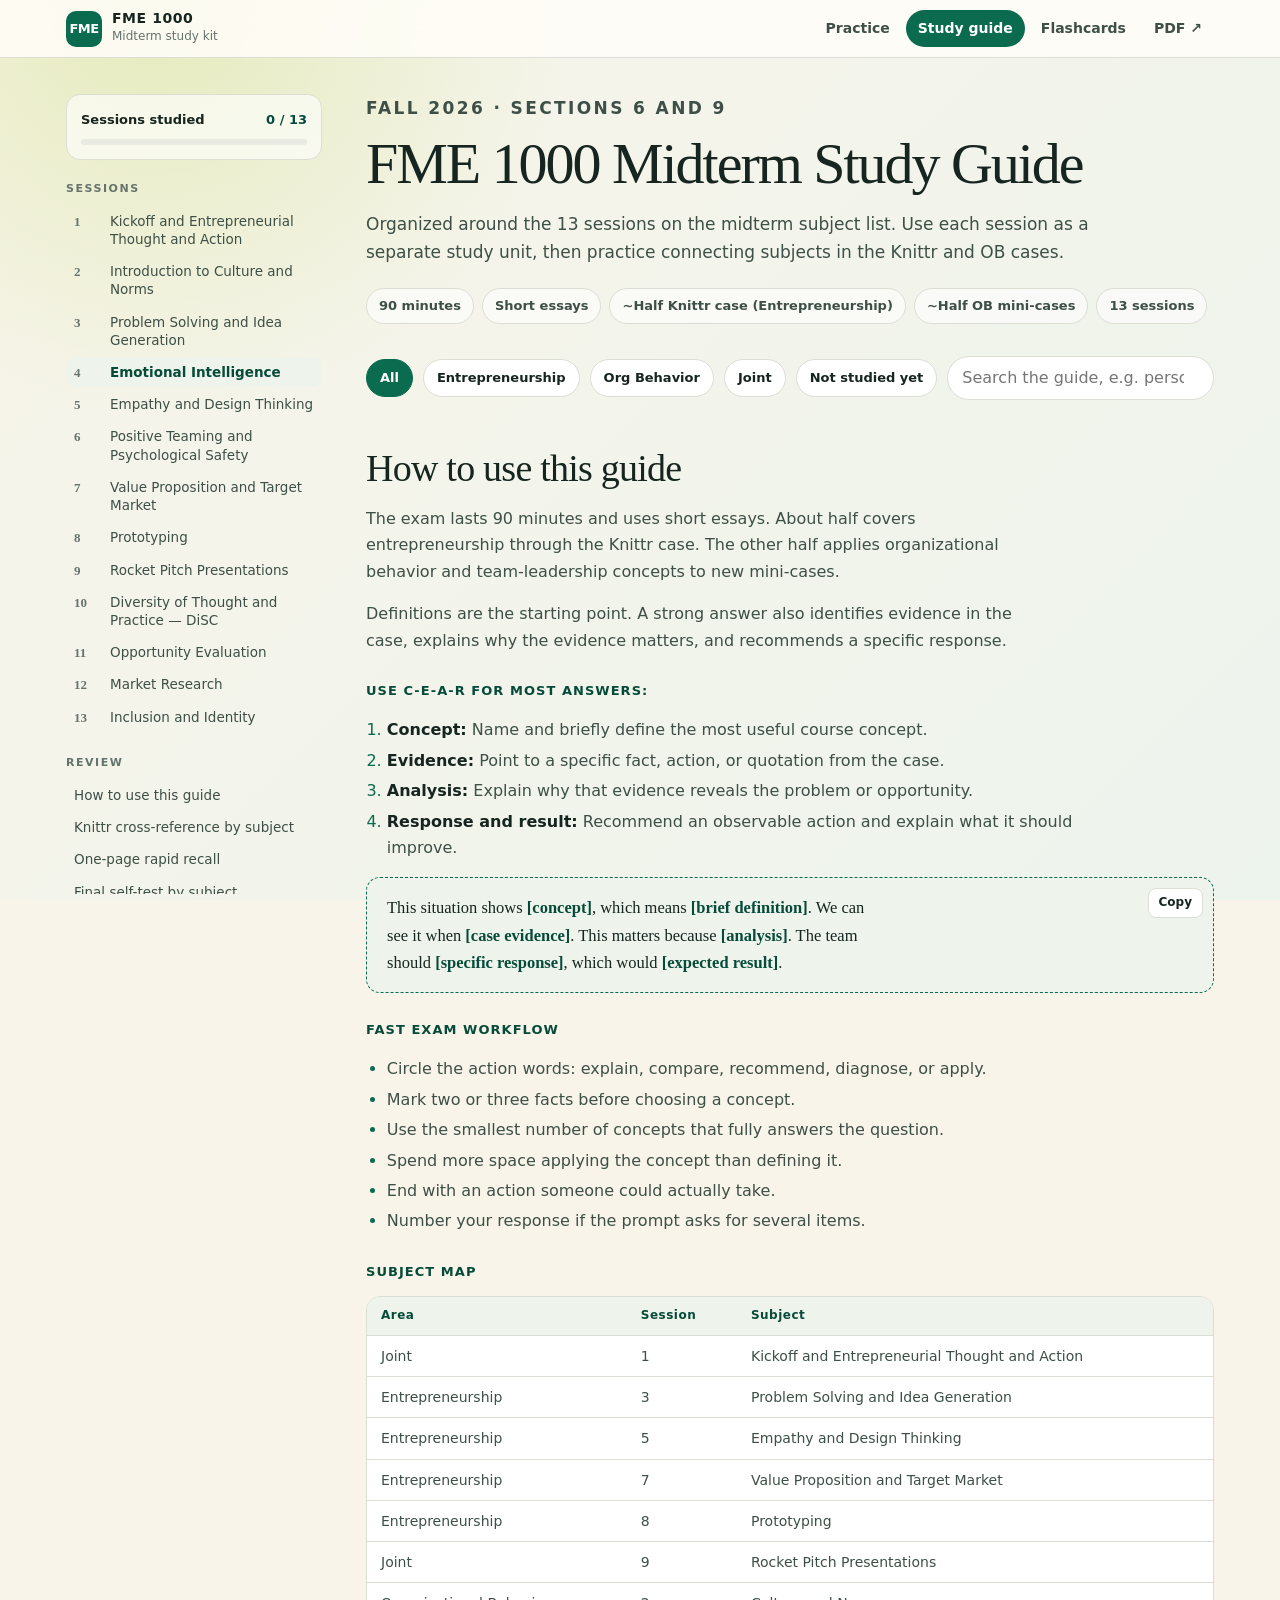
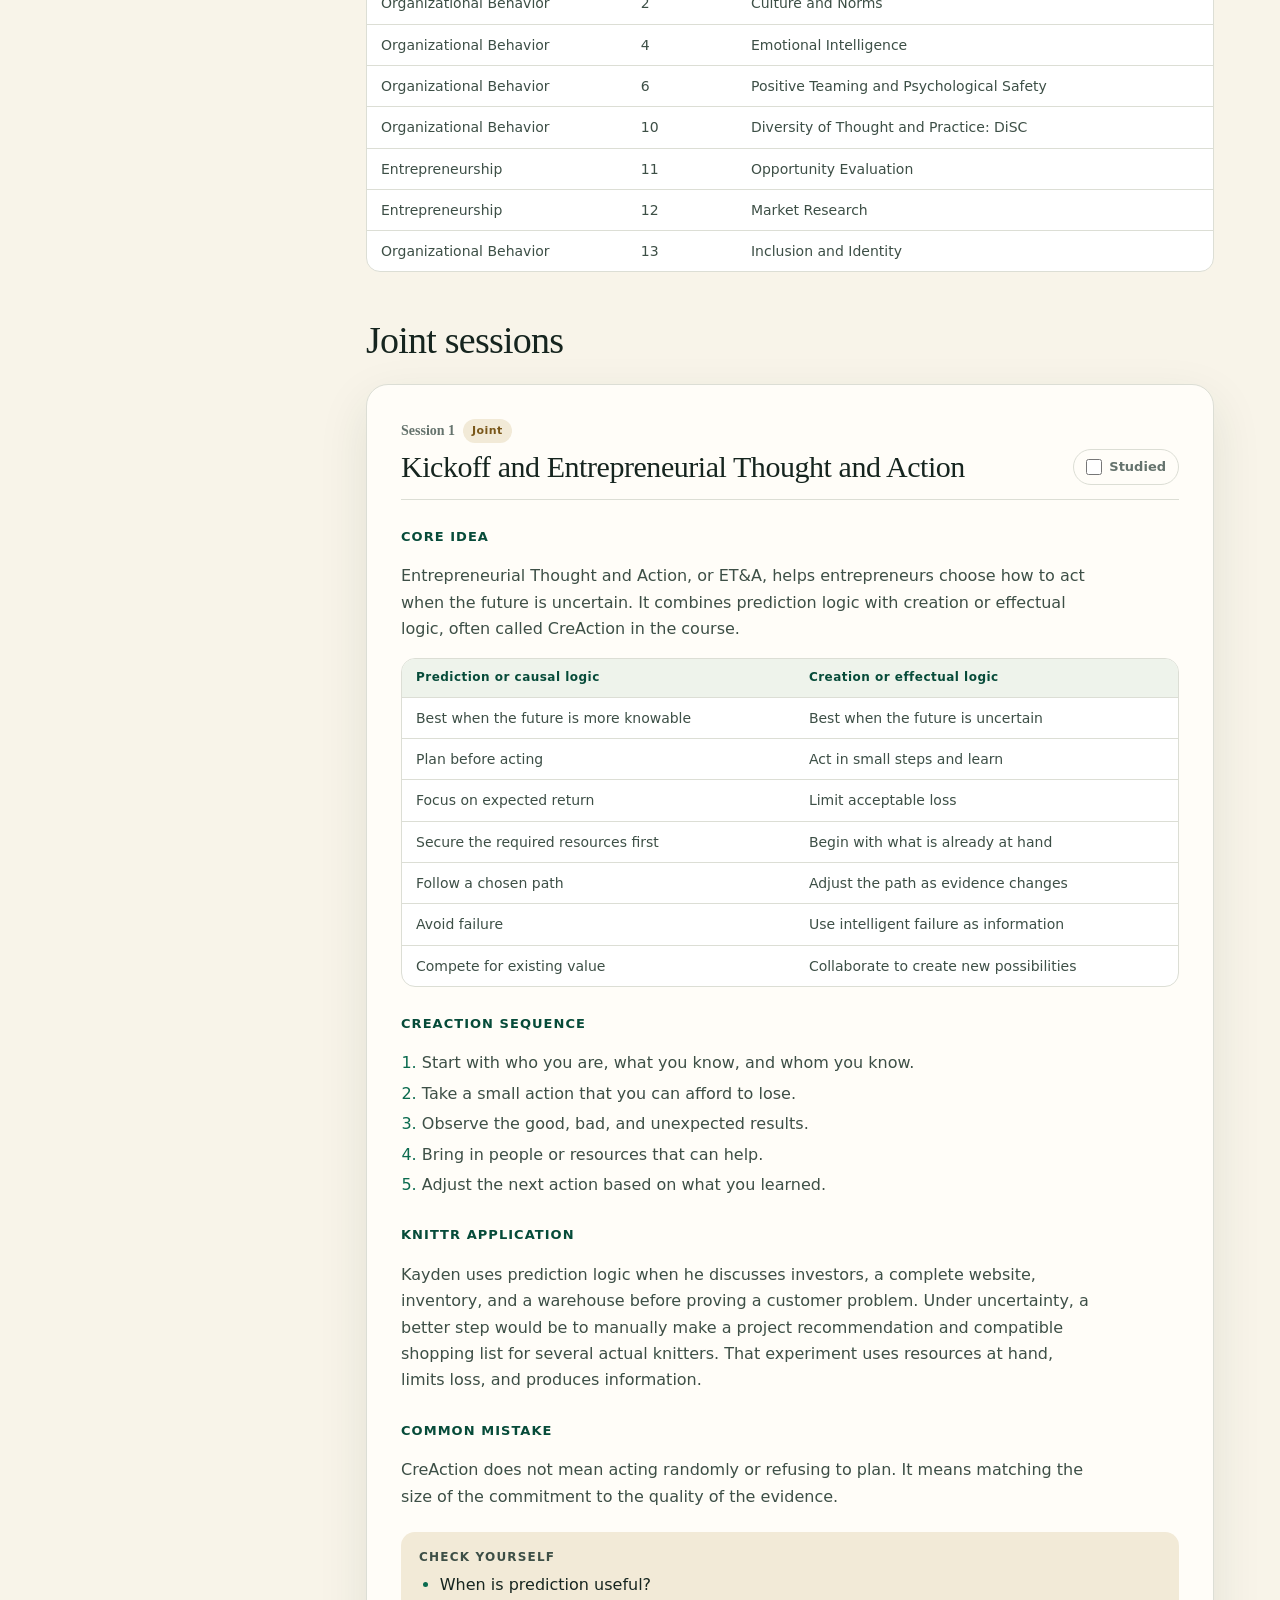
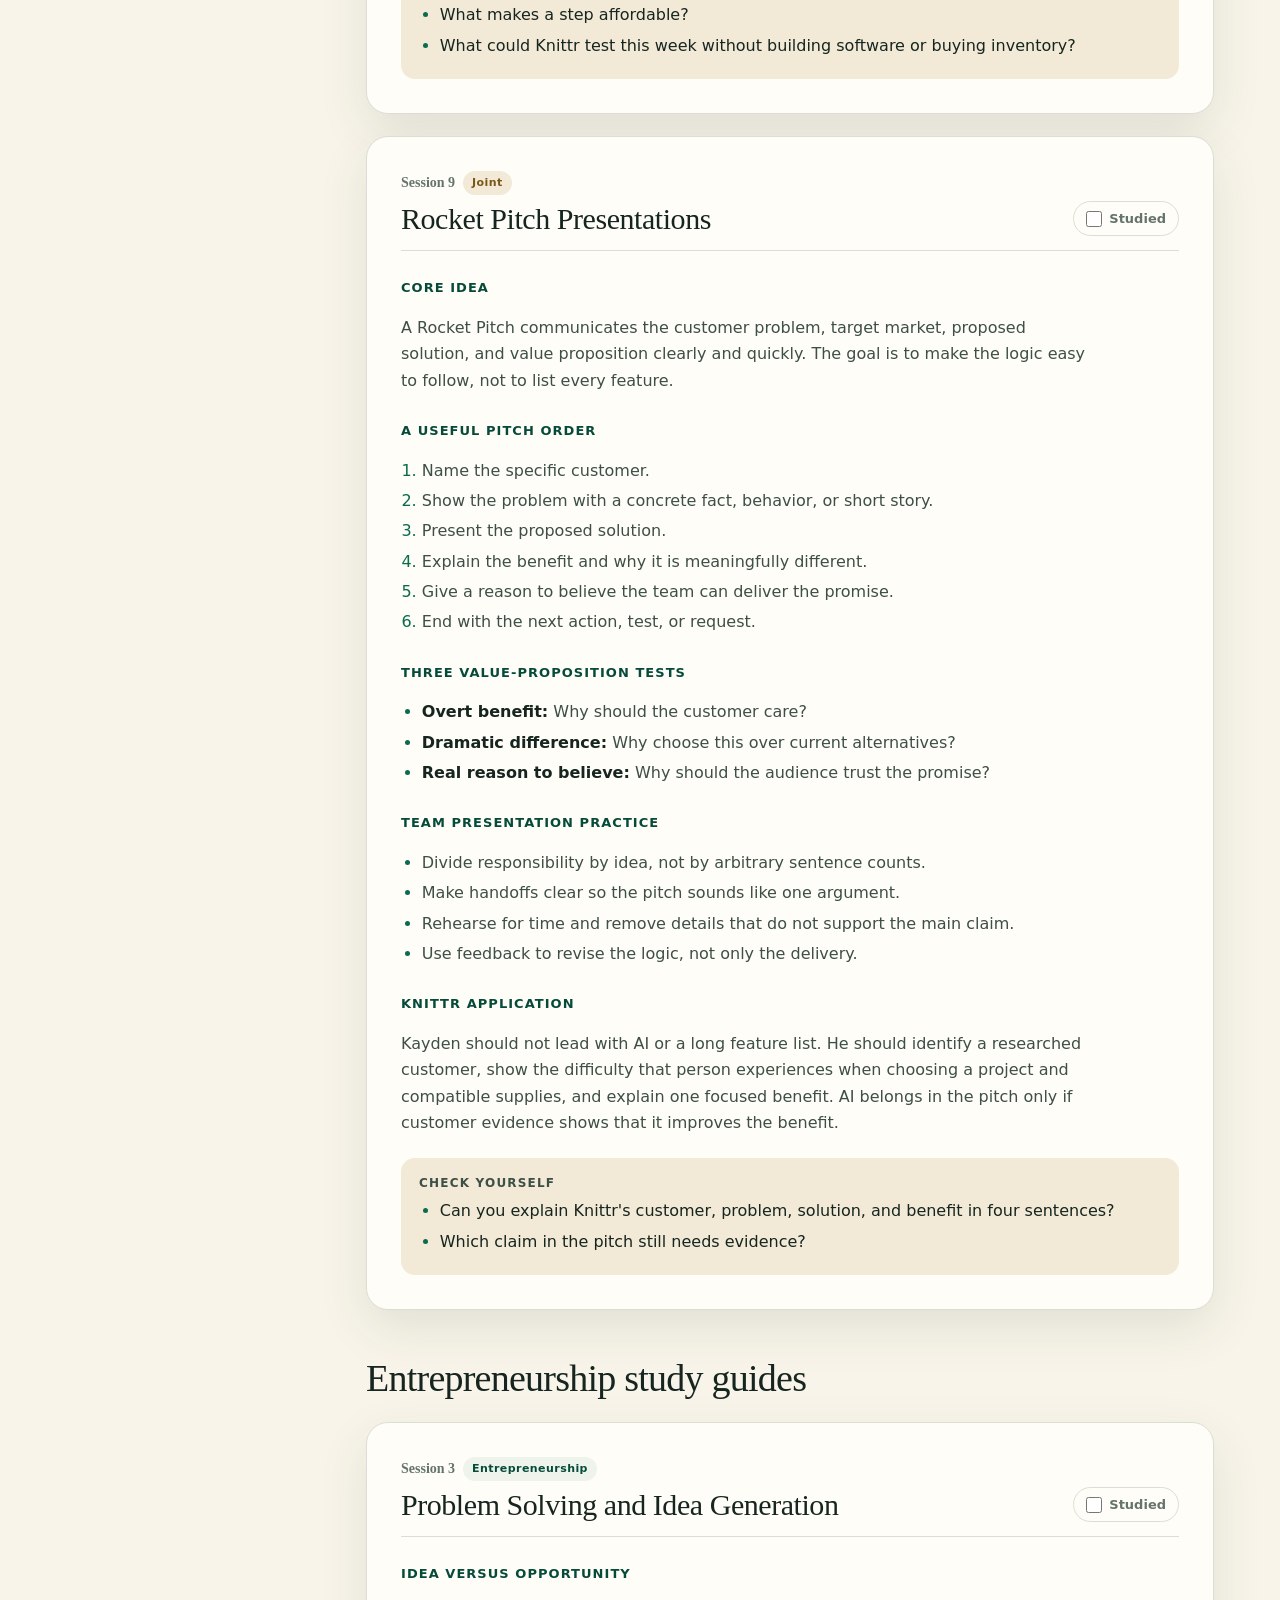
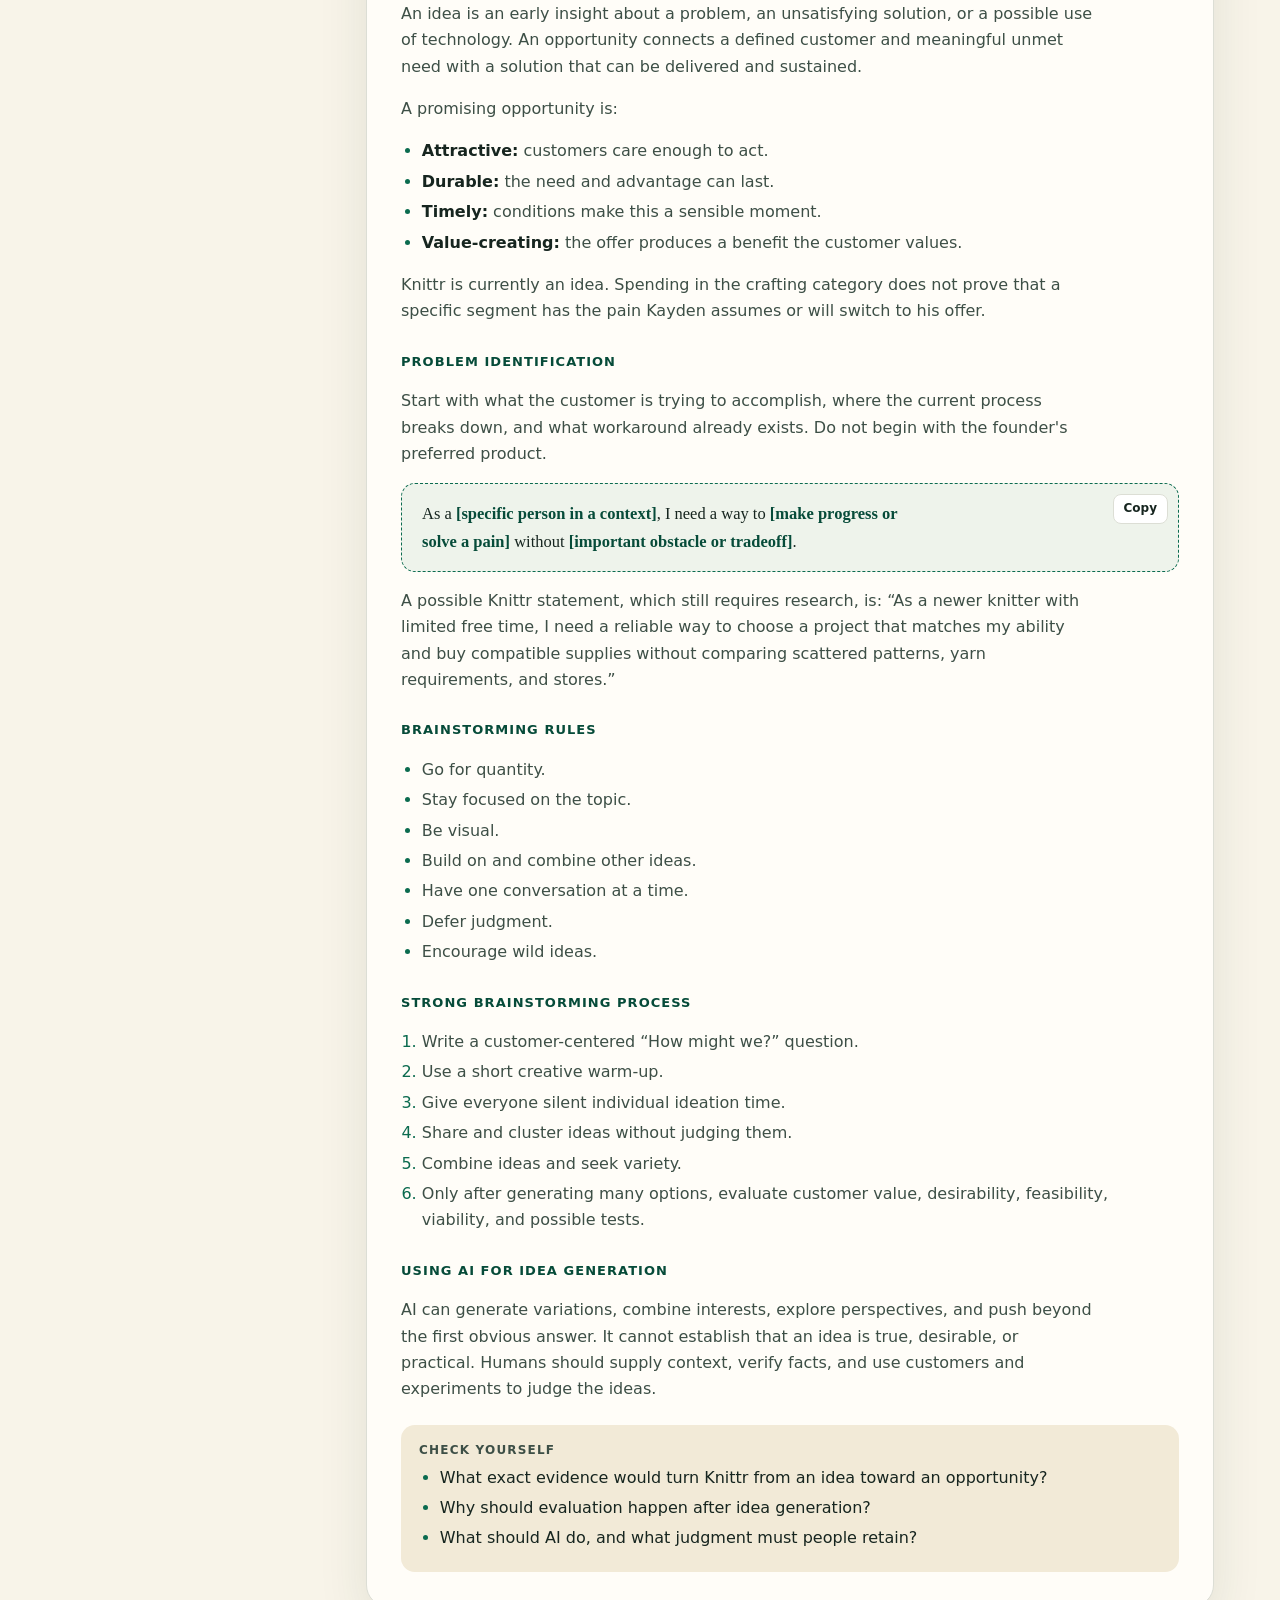
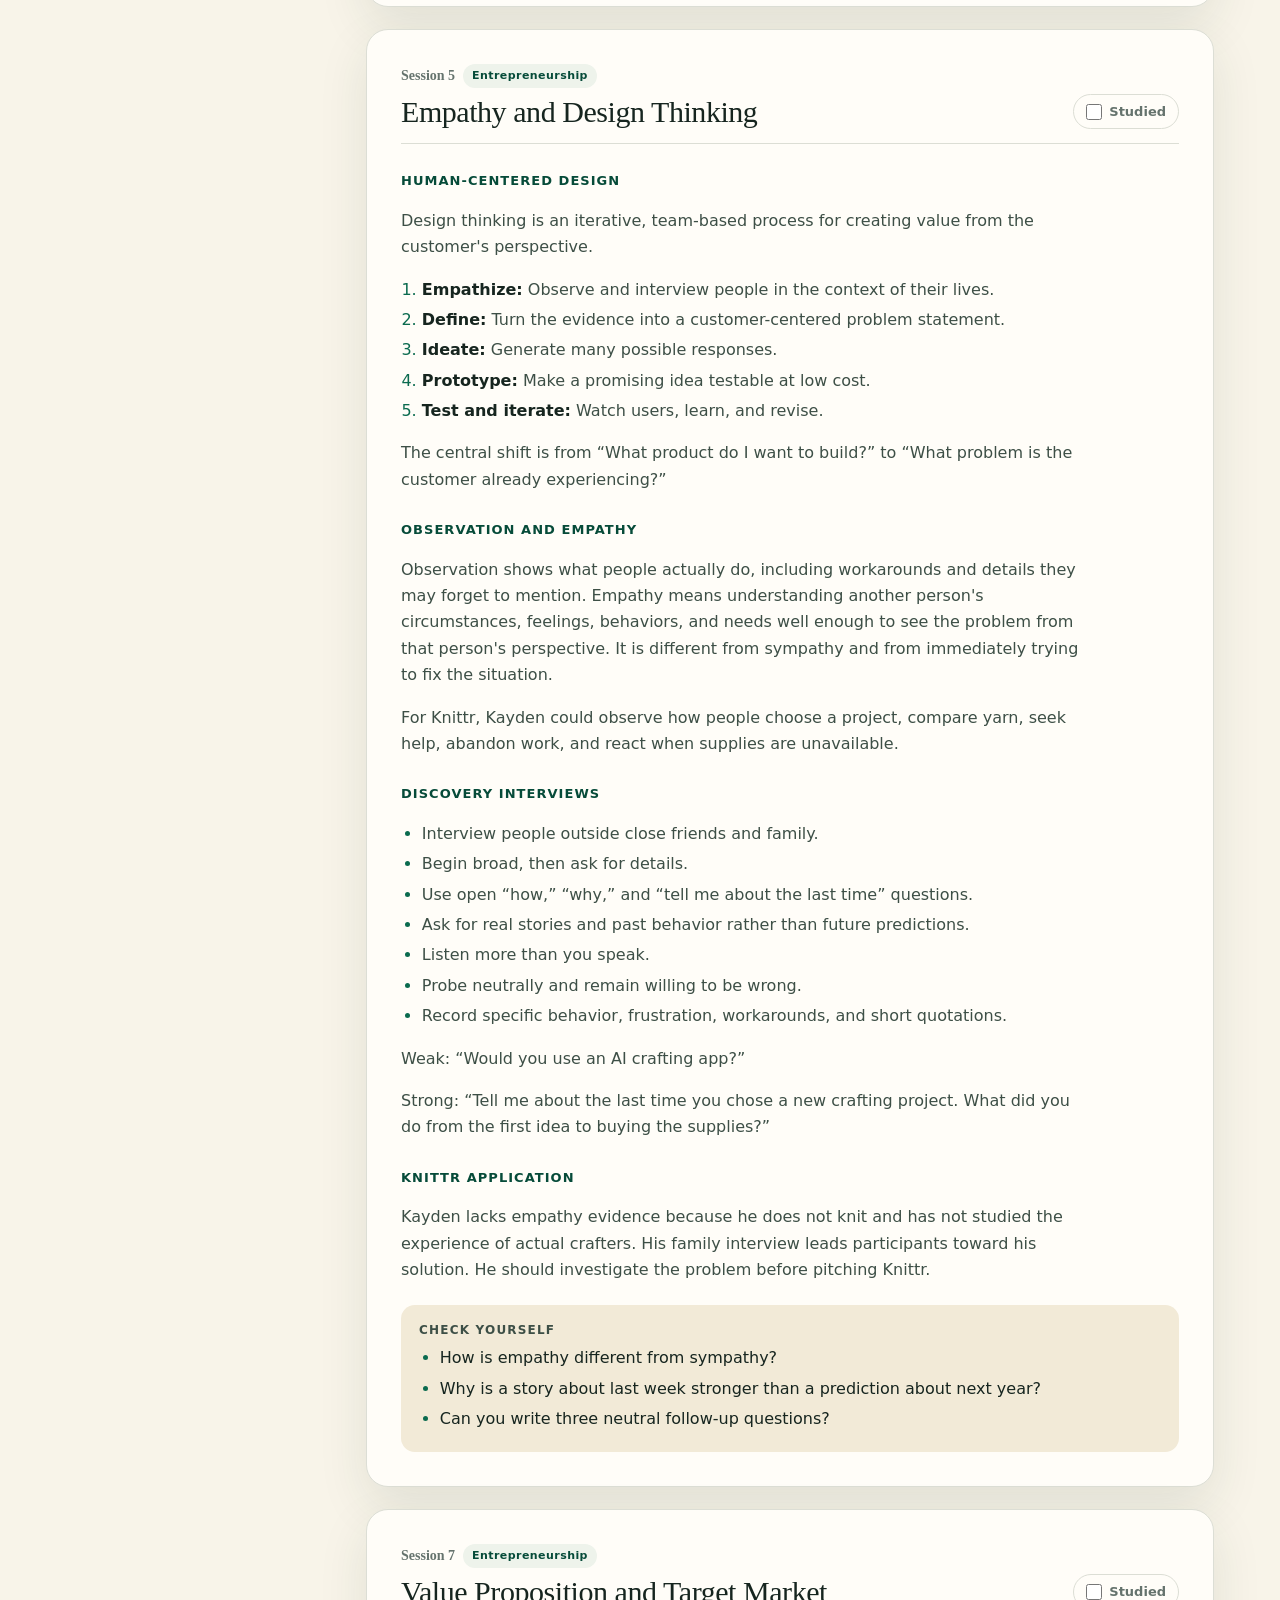
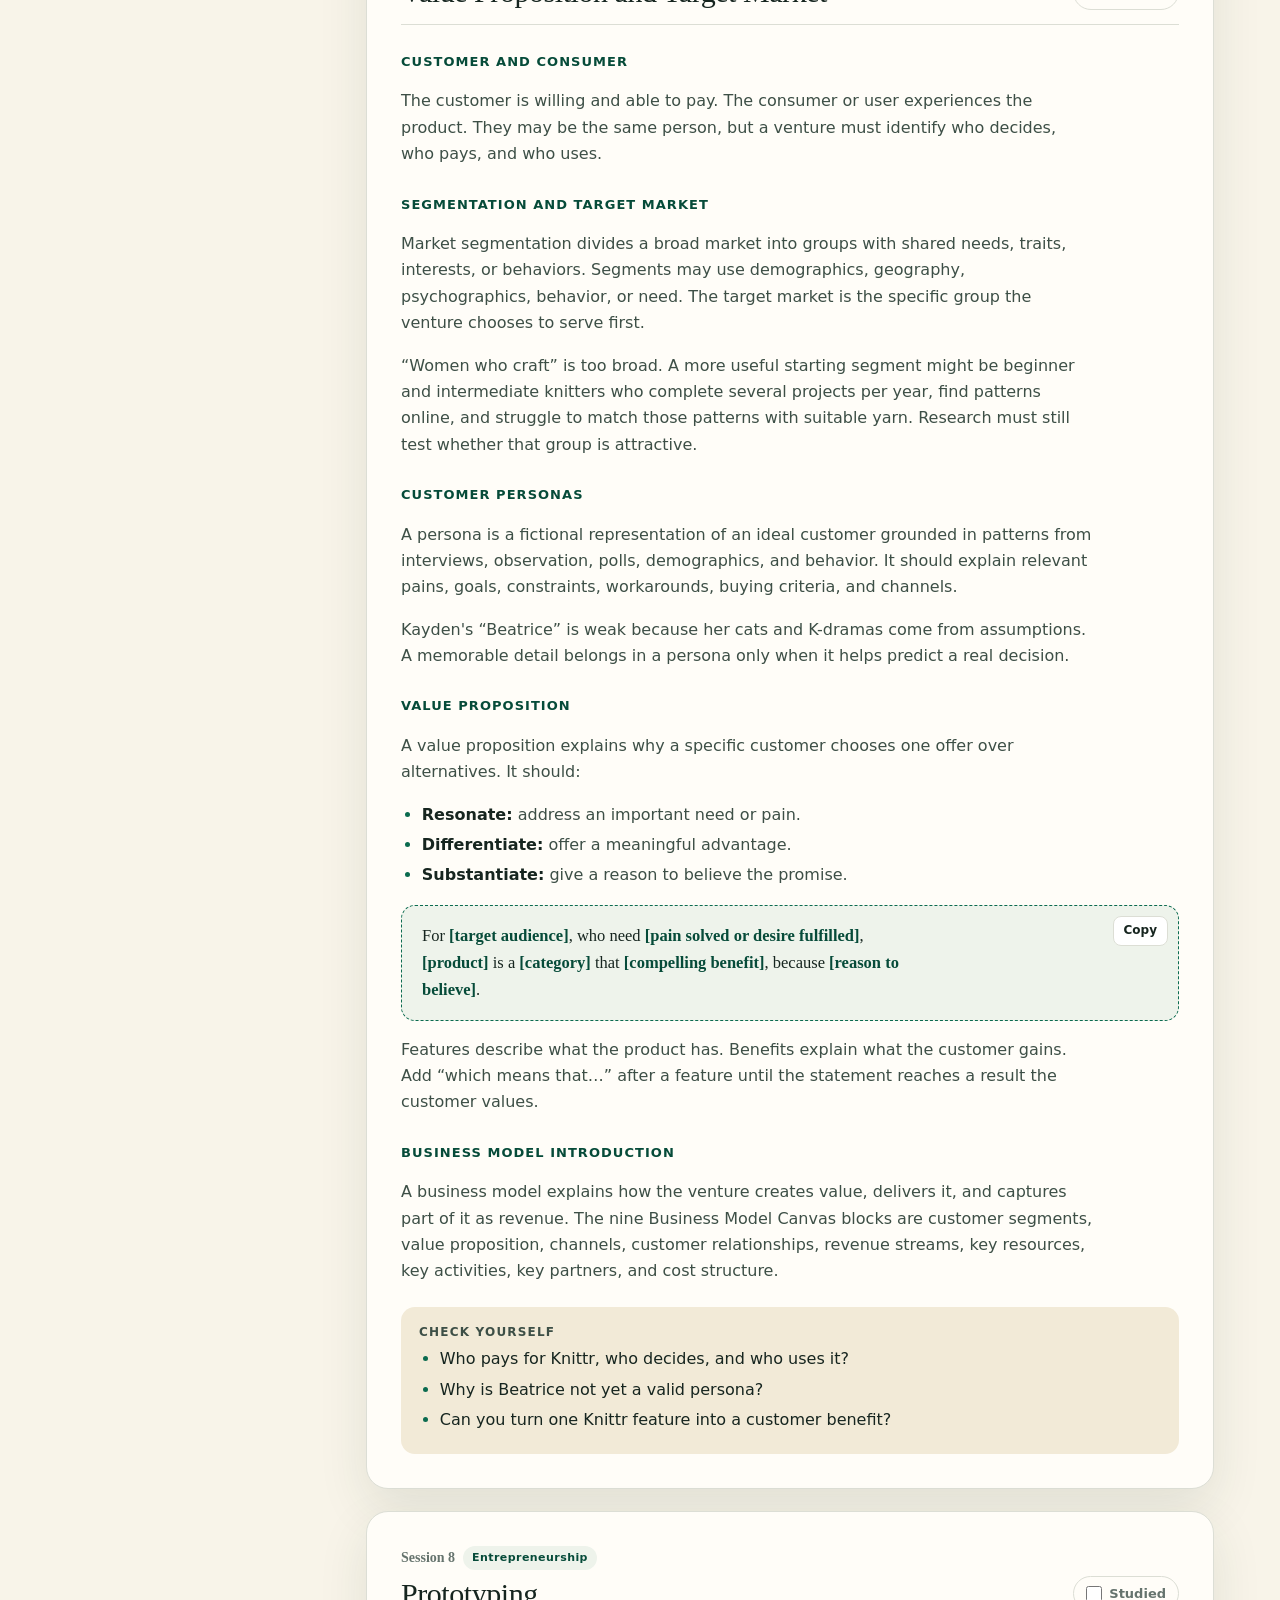
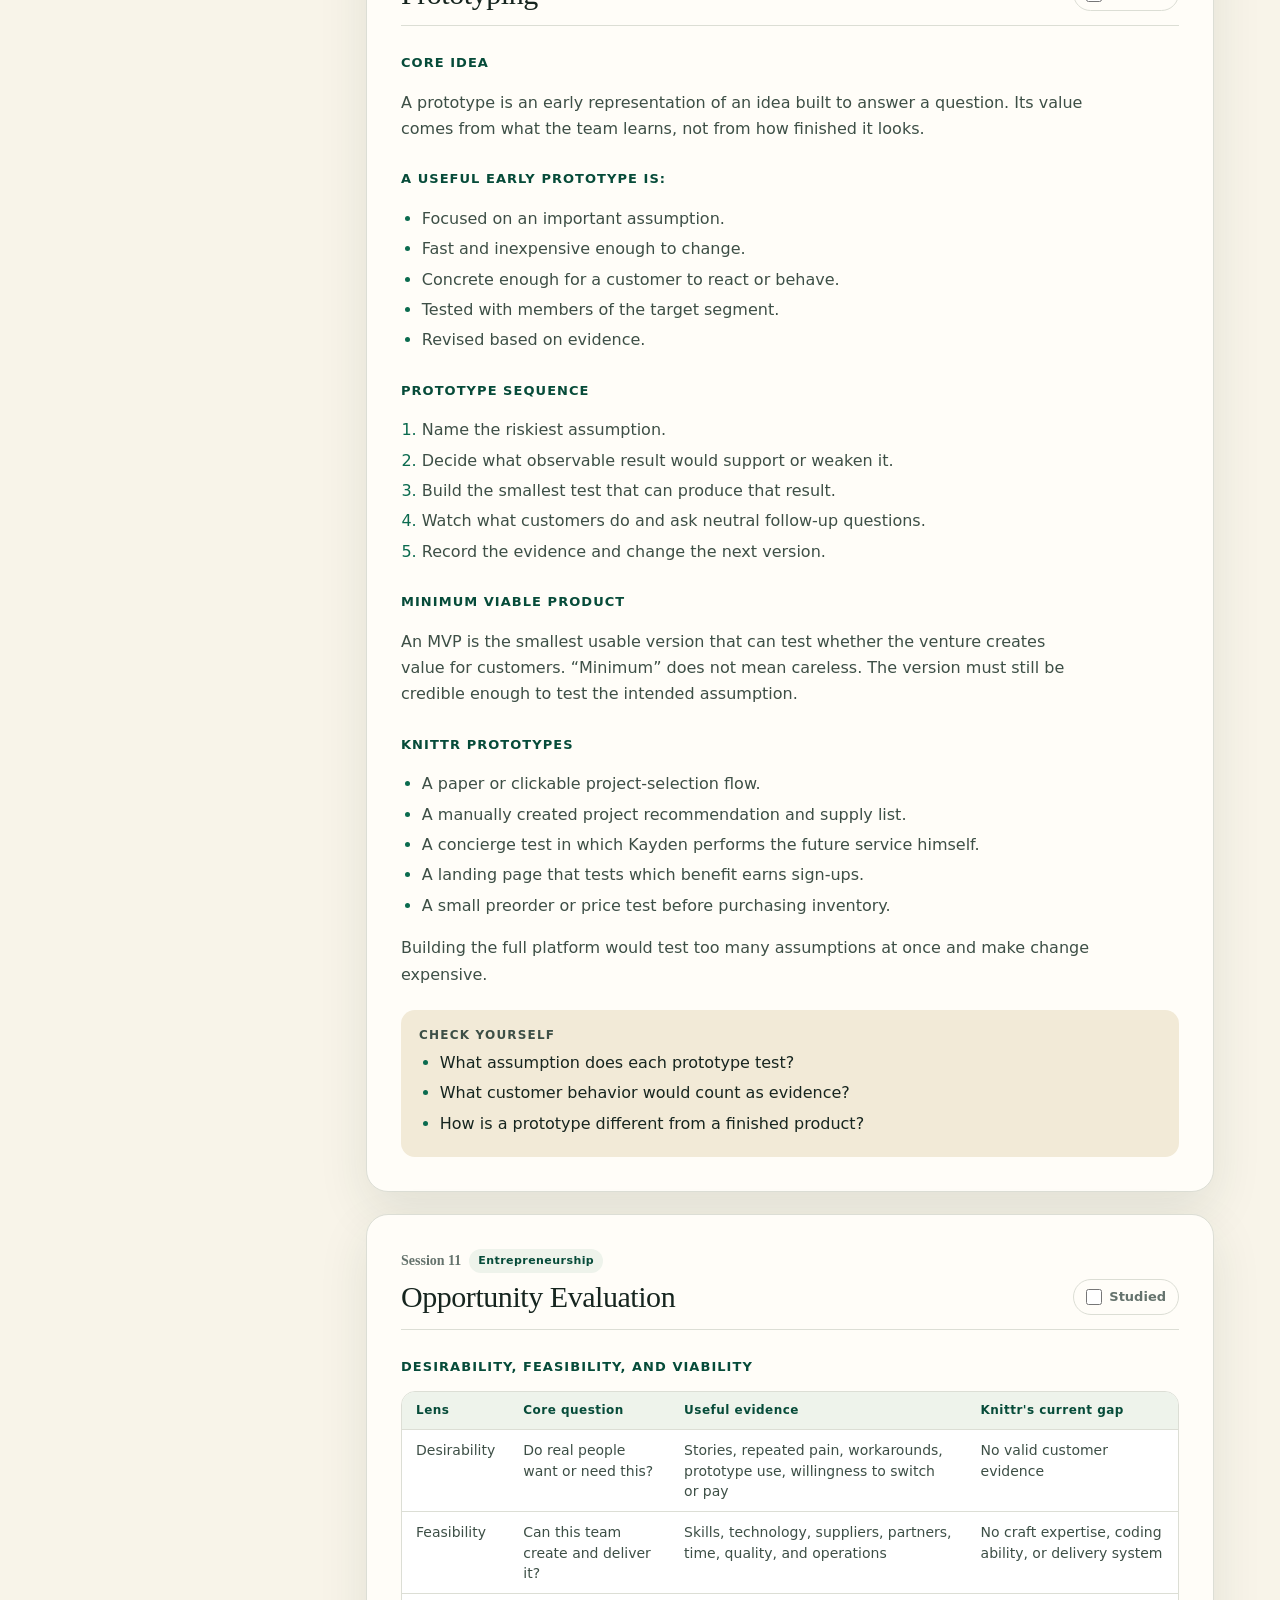
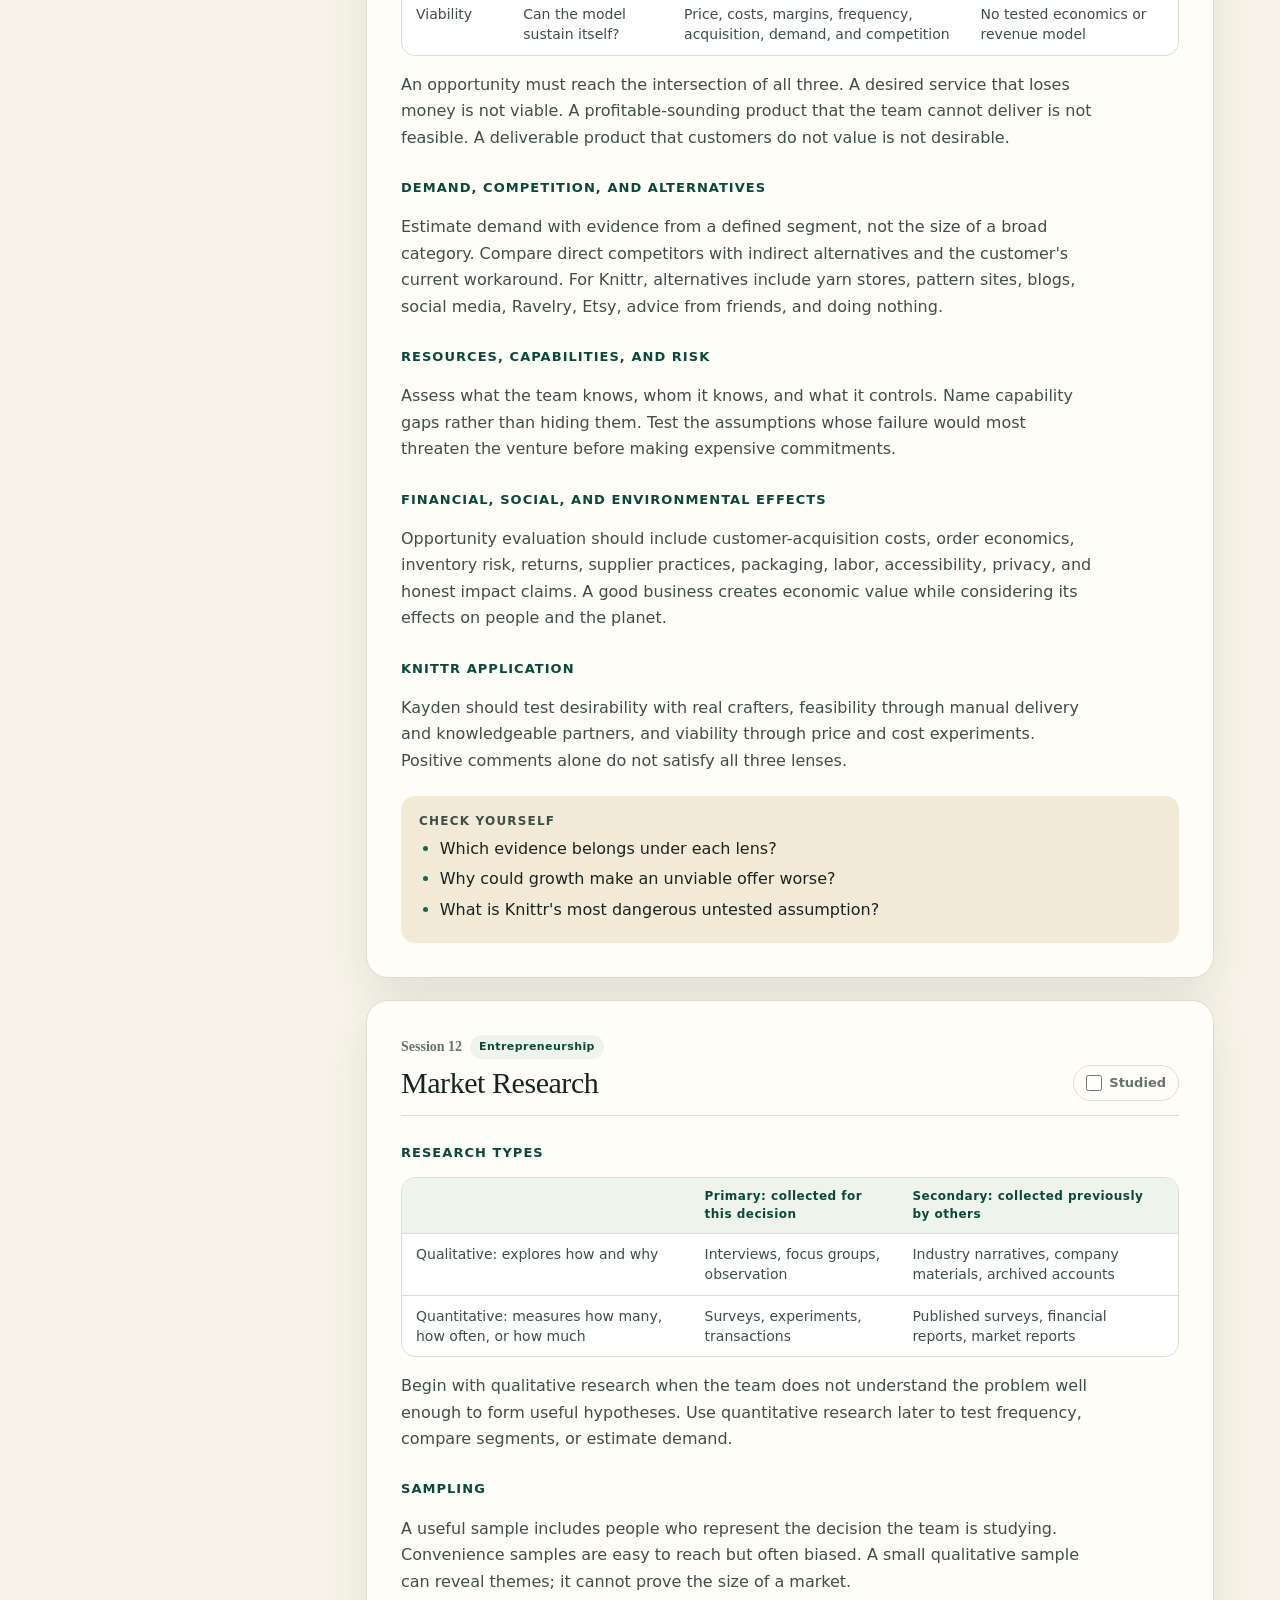
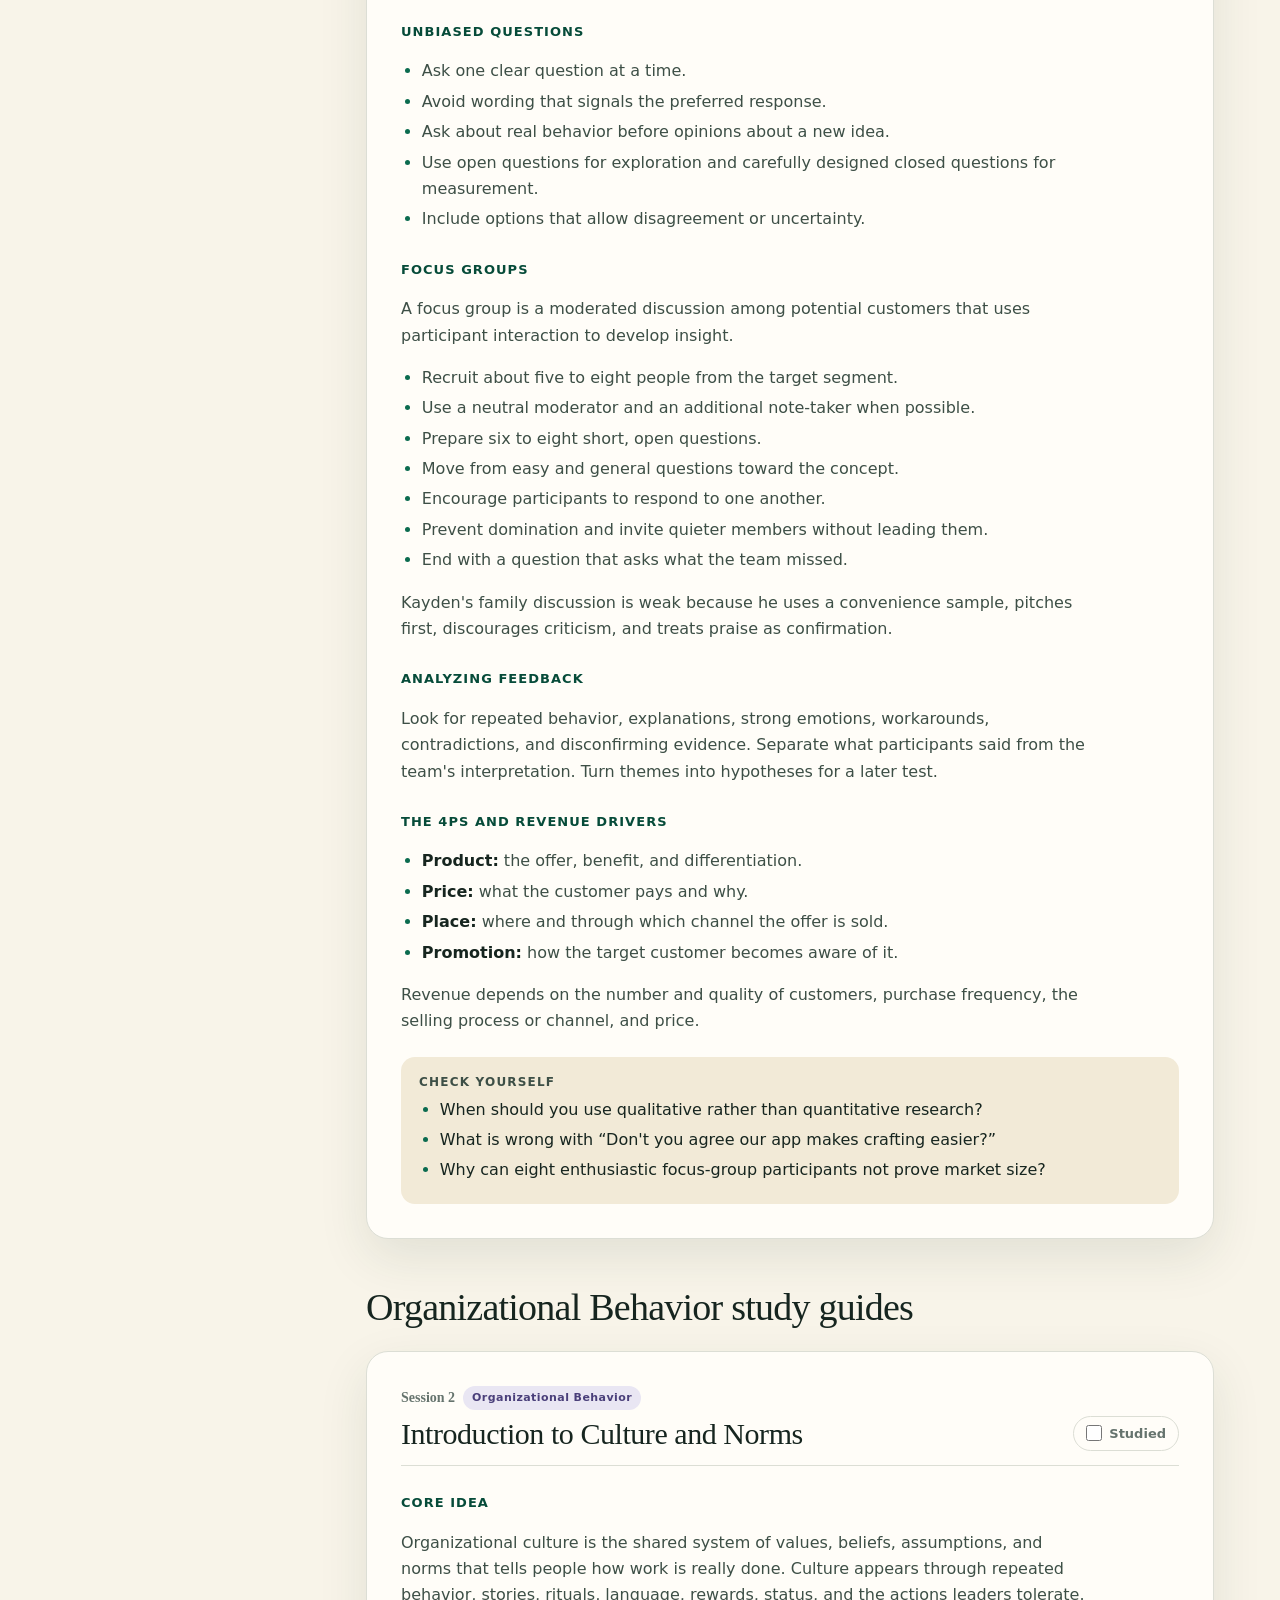
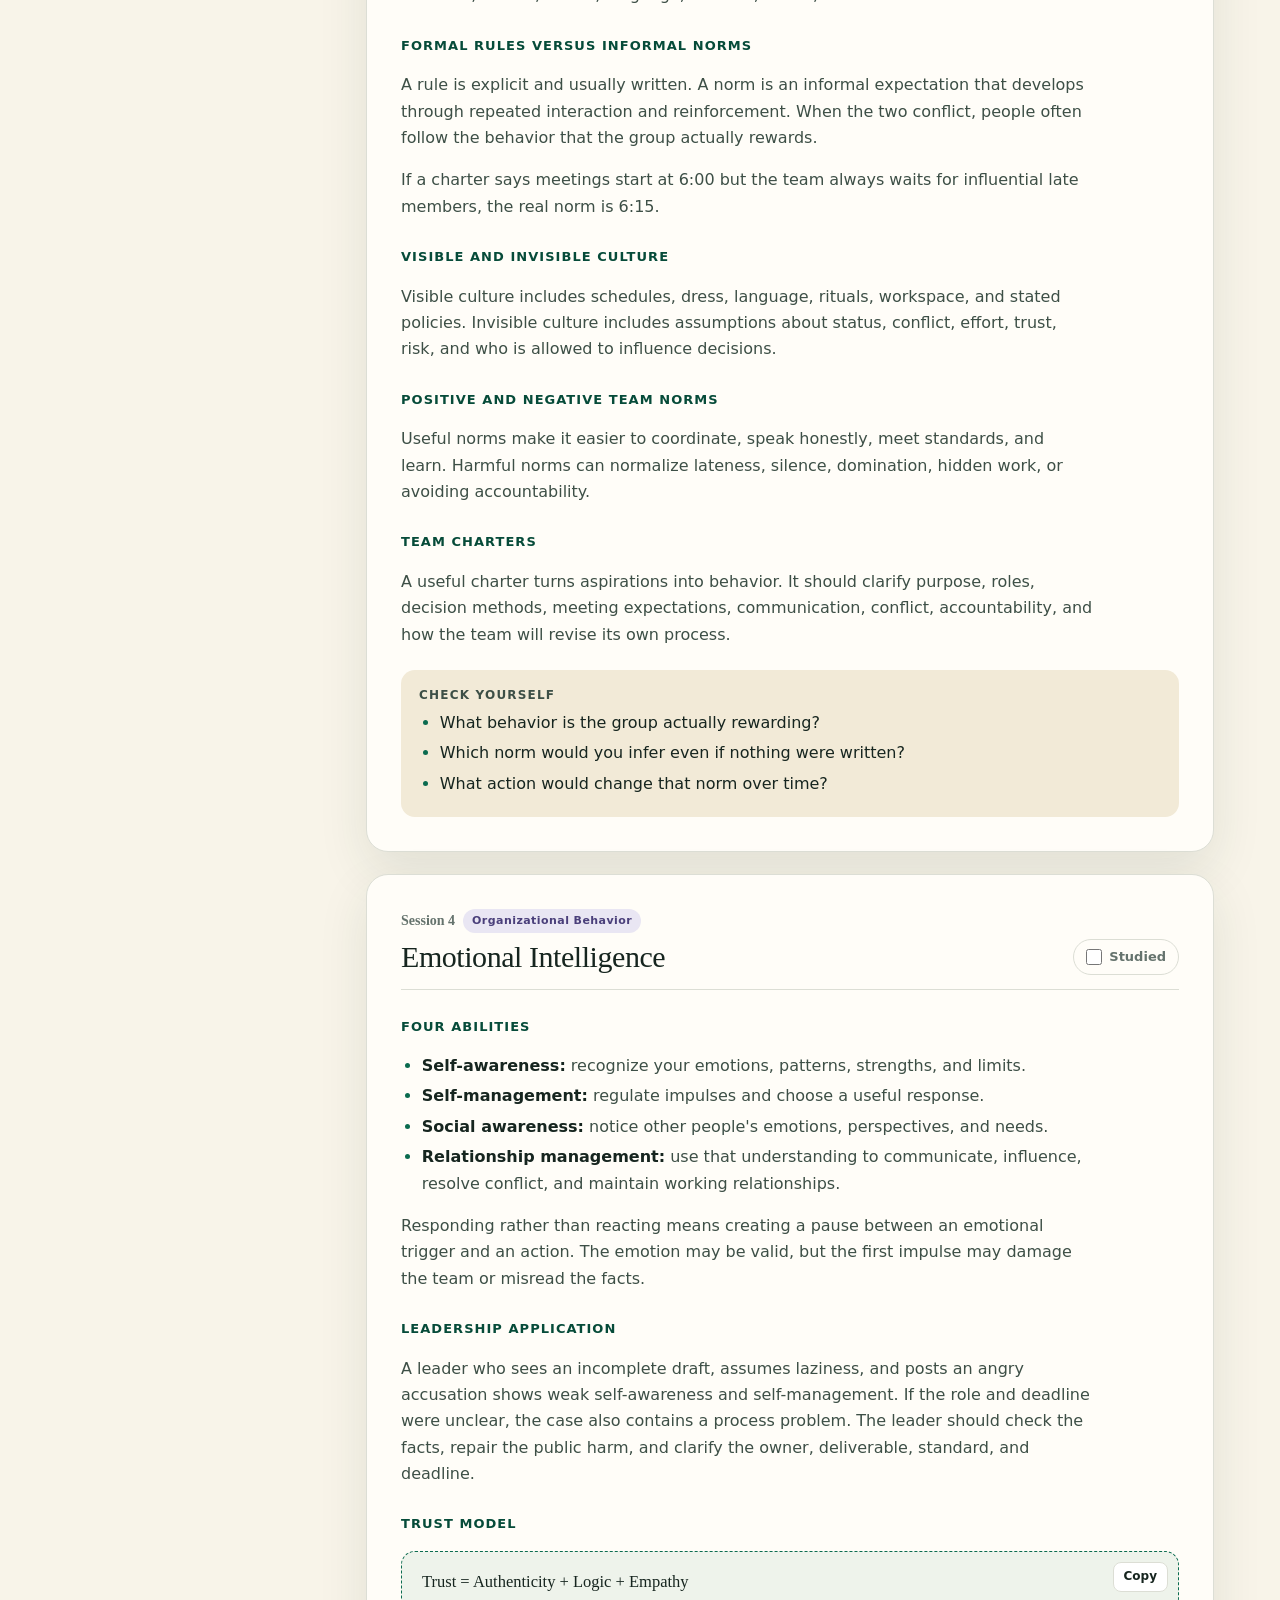
==== guide.html @ 35c97537 "Add study guide page, flashcards, 40 more practice questions, and dark mode - guide.html: session-by" ====
<!doctype html>
<html lang="en">
<head>
  <meta charset="utf-8">
  <meta name="viewport" content="width=device-width, initial-scale=1, viewport-fit=cover">
  <title>FME 1000 Study Guide</title>
  <meta name="description" content="Session-by-session FME 1000 midterm study guide with flashcards, the Knittr cross-reference, and a final self-test.">
  <style>
    /* Layout: sticky session rail on the left, one reading column on the right; flashcards close the page. */
    :root {
      color-scheme: light;
      --ink: #16251f;
      --ink-soft: #3d4f46;
      --muted: #65736d;
      --bg1: #f8f4e9;
      --bg2: #edf4ed;
      --glow: rgba(200, 220, 114, .38);
      --card: #fffdf8;
      --surface: #ffffff;
      --glass: rgba(255, 255, 255, .62);
      --green: #0b6b4f;
      --green-hover: #064b39;
      --green-ink: #064b39;
      --green-dark: #064b39;
      --on-green: #ffffff;
      --lime: #c8dc72;
      --gold-bg: #f2ead7;
      --gold-ink: #795719;
      --ob-bg: #e9e6f3;
      --ob-ink: #4a3f7a;
      --tint: #eef3eb;
      --track: #e9ebe3;
      --line: #dcded5;
      --shadow: 0 18px 50px rgba(25, 54, 43, .10);
      --serif: Georgia, "Iowan Old Style", "Times New Roman", serif;
      --sans: Inter, ui-sans-serif, system-ui, -apple-system, BlinkMacSystemFont, "Segoe UI", sans-serif;
    }
    @media (prefers-color-scheme: dark) {
      :root:not([data-theme="light"]) {
        color-scheme: dark;
        --ink: #e6eee9; --ink-soft: #c3d1c9; --muted: #93a59b;
        --bg1: #0c1512; --bg2: #0f1c17; --glow: rgba(120, 160, 60, .12);
        --card: #14201b; --surface: #19271f; --glass: rgba(255, 255, 255, .04);
        --green: #4fbf92; --green-hover: #6fd0a8; --green-ink: #8fdcb8; --green-dark: #0b3a2d; --on-green: #06231a;
        --gold-bg: #3a3120; --gold-ink: #e9c57a; --ob-bg: #2a2640; --ob-ink: #c7bdf2;
        --tint: #1a2e26; --track: #26352e; --line: #2b3b34;
        --shadow: 0 18px 50px rgba(0, 0, 0, .35);
      }
    }
    :root[data-theme="dark"] {
      color-scheme: dark;
      --ink: #e6eee9; --ink-soft: #c3d1c9; --muted: #93a59b;
      --bg1: #0c1512; --bg2: #0f1c17; --glow: rgba(120, 160, 60, .12);
      --card: #14201b; --surface: #19271f; --glass: rgba(255, 255, 255, .04);
      --green: #4fbf92; --green-hover: #6fd0a8; --green-ink: #8fdcb8; --green-dark: #0b3a2d; --on-green: #06231a;
      --gold-bg: #3a3120; --gold-ink: #e9c57a; --ob-bg: #2a2640; --ob-ink: #c7bdf2;
      --tint: #1a2e26; --track: #26352e; --line: #2b3b34;
      --shadow: 0 18px 50px rgba(0, 0, 0, .35);
    }

    * { box-sizing: border-box; }
    html { scroll-behavior: smooth; scroll-padding-top: 84px; }
    @media (prefers-reduced-motion: reduce) { html { scroll-behavior: auto; } * { transition: none !important; } }
    body {
      margin: 0;
      background: radial-gradient(circle at 12% 0%, var(--glow), transparent 26rem), linear-gradient(135deg, var(--bg1) 0%, var(--bg2) 100%) fixed;
      background-color: var(--bg1);
      color: var(--ink);
      font: 16px/1.65 var(--sans);
    }
    a { color: var(--green); }
    :focus-visible { outline: 3px solid var(--green); outline-offset: 2px; border-radius: 6px; }
    button, input, select { font: inherit; color: inherit; }

    /* Top bar */
    body::before { content: ""; position: fixed; inset: 0 0 auto; height: env(safe-area-inset-top, 0px); z-index: 30; background: var(--card); }
    .topbar {
      position: sticky; top: env(safe-area-inset-top, 0px); z-index: 20;
      background: color-mix(in srgb, var(--card) 88%, transparent);
      backdrop-filter: blur(10px);
      border-bottom: 1px solid var(--line);
    }
    .topbar-inner {
      display: flex; align-items: center; justify-content: space-between; gap: 12px; flex-wrap: wrap;
      max-width: 1180px; margin: 0 auto; padding-block: 10px;
      padding-left: max(16px, env(safe-area-inset-left, 0px)); padding-right: max(16px, env(safe-area-inset-right, 0px));
    }
    .brand { display: flex; align-items: center; gap: 10px; color: var(--ink); text-decoration: none; }
    .mark { display: grid; place-items: center; width: 36px; height: 36px; border-radius: 10px; background: var(--green); color: var(--on-green); font-weight: 900; font-size: 13px; letter-spacing: -.04em; }
    .brand strong { display: block; font-size: 14px; letter-spacing: .04em; line-height: 1.2; }
    .brand .sub { display: block; color: var(--muted); font-size: 12px; }
    .nav { display: flex; gap: 4px; flex-wrap: wrap; }
    .nav a { padding: 7px 12px; border-radius: 999px; color: var(--ink-soft); font-size: 14px; font-weight: 700; text-decoration: none; }
    .nav a:hover { background: var(--tint); color: var(--green-ink); }
    .nav a[aria-current="page"] { background: var(--green); color: var(--on-green); }

    /* Page grid */
    .layout {
      display: grid; grid-template-columns: 260px minmax(0, 1fr); gap: 40px;
      max-width: 1180px; margin: 0 auto; padding-block: 36px 80px;
      padding-left: max(16px, env(safe-area-inset-left, 0px)); padding-right: max(16px, env(safe-area-inset-right, 0px));
    }
    .rail { position: sticky; top: calc(env(safe-area-inset-top, 0px) + 76px); align-self: start; max-height: calc(100vh - 100px); overflow-y: auto; padding-right: 4px; }
    .rail h2 { margin: 0 0 8px; color: var(--muted); font-size: 11px; font-weight: 800; letter-spacing: .14em; text-transform: uppercase; }
    .meter { margin-bottom: 20px; padding: 14px; border: 1px solid var(--line); border-radius: 14px; background: var(--glass); }
    .meter-top { display: flex; justify-content: space-between; font-size: 13px; font-weight: 700; }
    .meter-top b { font-variant-numeric: tabular-nums; color: var(--green-ink); }
    .bar { height: 6px; margin-top: 8px; border-radius: 999px; background: var(--track); overflow: hidden; }
    .bar div { height: 100%; width: 0; background: var(--green); border-radius: inherit; transition: width .3s ease; }
    .toc { list-style: none; margin: 0 0 22px; padding: 0; display: grid; gap: 2px; }
    .toc a { display: grid; grid-template-columns: 28px 1fr; gap: 8px; align-items: baseline; padding: 6px 8px; border-radius: 9px; color: var(--ink-soft); font-size: 13.5px; line-height: 1.35; text-decoration: none; }
    .toc a:hover { background: var(--tint); }
    .toc a.active { background: var(--tint); color: var(--green-ink); font-weight: 700; }
    .toc-num { font: 600 13px var(--serif); color: var(--muted); font-variant-numeric: tabular-nums; }
    .toc a.done .toc-num { color: var(--green); }
    .toc a.done .toc-num::after { content: " ✓"; font-size: 11px; }
    .toc a[hidden] { display: none; }
    .toc-extra a { display: block; grid-template-columns: none; }

    /* Hero */
    .intro h1 { margin: 0; font: 500 clamp(36px, 5.5vw, 58px)/1.02 var(--serif); letter-spacing: -.035em; text-wrap: balance; }
    .eyebrow { margin: 0 0 12px; color: var(--green); font-size: 12px; font-weight: 800; letter-spacing: .14em; text-transform: uppercase; }
    .intro p { max-width: 64ch; color: var(--ink-soft); font-size: 17px; }
    .content .exam-facts { display: flex; flex-wrap: wrap; gap: 8px; margin: 18px 0 0; padding: 0; list-style: none; }
    .exam-facts li { padding: 6px 12px; border: 1px solid var(--line); border-radius: 999px; background: var(--glass); font-size: 13px; font-weight: 700; color: var(--ink-soft); }

    /* Controls */
    .controls { display: flex; flex-wrap: wrap; gap: 10px; align-items: center; margin: 28px 0 8px; }
    .chip { padding: 7px 13px; border: 1px solid var(--line); border-radius: 999px; background: var(--surface); font-size: 13px; font-weight: 700; cursor: pointer; }
    .chip[aria-pressed="true"] { background: var(--green); border-color: var(--green); color: var(--on-green); }
    .search { flex: 1 1 200px; min-width: 0; padding: 8px 14px; border: 1px solid var(--line); border-radius: 999px; background: var(--surface); }
    .search:focus { outline: none; border-color: var(--green); }
    .empty { display: none; padding: 20px; color: var(--muted); }
    .empty.show { display: block; }

    /* Content */
    .part { margin-top: 48px; }
    .part > h2 { margin: 0 0 14px; font: 500 clamp(28px, 3.6vw, 38px)/1.1 var(--serif); letter-spacing: -.02em; text-wrap: balance; }
    .content p, .content li { max-width: 68ch; }
    .content h4 { margin: 26px 0 8px; color: var(--green-ink); font-size: 13px; font-weight: 800; letter-spacing: .08em; text-transform: uppercase; }
    .content ul, .content ol { padding-left: 1.3em; }
    .content li { margin: 4px 0; }
    .content li::marker { color: var(--green); }
    .content strong { color: var(--ink); }
    .content p, .content li, .content td { color: var(--ink-soft); }

    .session {
      margin-top: 22px; padding: clamp(20px, 3.5vw, 34px);
      border: 1px solid var(--line); border-radius: 22px; background: var(--card); box-shadow: var(--shadow);
    }
    .session-head { display: grid; grid-template-columns: 1fr auto; gap: 6px 16px; align-items: start; padding-bottom: 14px; border-bottom: 1px solid var(--line); }
    .session-meta { display: flex; gap: 8px; flex-wrap: wrap; align-items: center; grid-column: 1 / -1; }
    .num { font: 600 14px var(--serif); color: var(--muted); }
    .area { padding: 3px 9px; border-radius: 999px; font-size: 11px; font-weight: 800; letter-spacing: .04em; }
    .area-ent { background: var(--tint); color: var(--green-ink); }
    .area-ob { background: var(--ob-bg); color: var(--ob-ink); }
    .area-joint { background: var(--gold-bg); color: var(--gold-ink); }
    .session h3 { margin: 0; font: 500 clamp(24px, 3vw, 30px)/1.18 var(--serif); letter-spacing: -.015em; text-wrap: balance; }
    .studied { display: flex; align-items: center; gap: 7px; padding: 6px 12px; border: 1px solid var(--line); border-radius: 999px; font-size: 13px; font-weight: 700; color: var(--muted); cursor: pointer; white-space: nowrap; }
    .studied input { width: 16px; height: 16px; accent-color: var(--green); margin: 0; }
    .studied:has(input:checked) { border-color: var(--green); color: var(--green-ink); background: var(--tint); }
    .session[hidden], .part[hidden] { display: none; }

    .table-wrap { overflow-x: auto; margin: 14px 0; border: 1px solid var(--line); border-radius: 14px; background: var(--surface); }
    table { width: 100%; border-collapse: collapse; font-size: 14px; line-height: 1.45; }
    th, td { padding: 10px 14px; text-align: left; vertical-align: top; border-bottom: 1px solid var(--line); }
    th { background: var(--tint); color: var(--green-ink); font-size: 12px; font-weight: 800; letter-spacing: .04em; }
    tr:last-child td { border-bottom: 0; }

    blockquote.template {
      position: relative; margin: 16px 0; padding: 16px 18px 16px 20px;
      border: 1px dashed var(--green); border-radius: 14px; background: var(--tint);
    }
    blockquote.template p { margin: 0; padding-right: 64px; color: var(--ink); font-family: var(--serif); font-size: 16.5px; }
    blockquote.template strong { color: var(--green-ink); }
    .copy { position: absolute; top: 10px; right: 10px; padding: 4px 10px; border: 1px solid var(--line); border-radius: 8px; background: var(--surface); font-size: 12px; font-weight: 700; cursor: pointer; }

    .check { margin-top: 22px; padding: 16px 18px; border-radius: 14px; background: var(--gold-bg); }
    .check-label { margin: 0 0 4px; color: var(--gold-ink); font-size: 12px; font-weight: 800; letter-spacing: .1em; text-transform: uppercase; }
    .check ul { margin: 0; }
    .check li { color: var(--ink); }

    /* Flashcards */
    .deck-controls { display: flex; flex-wrap: wrap; gap: 10px; align-items: center; margin: 12px 0 18px; }
    .deck-controls select { flex: 0 1 320px; min-width: 0; max-width: 100%; padding: 8px 12px; border: 1px solid var(--line); border-radius: 10px; background: var(--surface); }
    .btn { padding: 8px 14px; border: 1px solid var(--line); border-radius: 10px; background: var(--surface); font-weight: 700; cursor: pointer; }
    .btn:hover { border-color: var(--green); color: var(--green-ink); }
    .btn.primary { background: var(--green); border-color: var(--green); color: var(--on-green); }
    .btn.primary:hover { background: var(--green-hover); color: var(--on-green); }
    .deck-count { color: var(--muted); font-size: 13px; font-variant-numeric: tabular-nums; }
    .flash {
      display: grid; place-items: center; width: 100%; min-height: 240px; padding: 34px 28px;
      border: 1px solid var(--line); border-radius: 22px; background: var(--card); box-shadow: var(--shadow);
      text-align: center; cursor: pointer;
    }
    .flash .side-label { display: block; margin-bottom: 10px; color: var(--muted); font-size: 11px; font-weight: 800; letter-spacing: .14em; text-transform: uppercase; }
    .flash .term { font: 500 clamp(24px, 3.4vw, 34px)/1.2 var(--serif); text-wrap: balance; }
    .flash .def { max-width: 60ch; font-size: 17px; line-height: 1.6; color: var(--ink-soft); }
    .flash.flipped { background: var(--tint); border-color: var(--green); }
    .deck-nav { display: flex; justify-content: space-between; gap: 10px; flex-wrap: wrap; margin-top: 14px; }
    .deck-nav .group { display: flex; gap: 8px; flex-wrap: wrap; }
    .hint { color: var(--muted); font-size: 13px; }

    .toast { position: fixed; right: max(16px, env(safe-area-inset-right, 0px)); bottom: calc(16px + env(safe-area-inset-bottom, 0px)); padding: 10px 14px; border-radius: 10px; background: var(--green-dark); color: #ffffff; font-size: 14px; opacity: 0; transform: translateY(6px); pointer-events: none; transition: .2s ease; }
    .toast.show { opacity: 1; transform: none; }

    footer { margin-top: 56px; padding-top: 20px; border-top: 1px solid var(--line); color: var(--muted); font-size: 13px; }

    @media (max-width: 900px) {
      .layout { grid-template-columns: minmax(0, 1fr); gap: 0; padding-top: 24px; }
      .rail { position: static; max-height: none; overflow: visible; margin-bottom: 8px; }
      .rail details { border: 1px solid var(--line); border-radius: 14px; background: var(--glass); padding: 10px 14px; }
      .toc { margin-top: 10px; }
    }
    @media (min-width: 901px) {
      .rail summary { display: none; }
    }
    .rail summary { cursor: pointer; font-weight: 800; font-size: 14px; }
    @media (max-width: 560px) {
      .nav { flex-wrap: nowrap; overflow-x: auto; max-width: 100%; }
      .nav a { white-space: nowrap; }
      .session-head { grid-template-columns: 1fr; }
      .studied { justify-self: start; }
      blockquote.template p { padding-right: 0; padding-top: 26px; }
    }
  </style>
</head>
<body>
  <header class="topbar">
    <div class="topbar-inner">
      <a class="brand" href="./index.html"><span class="mark">FME</span><span><strong>FME 1000</strong><span class="sub">Midterm study kit</span></span></a>
      <nav class="nav" aria-label="Site">
        <a href="./index.html">Practice</a>
        <a href="./guide.html" aria-current="page">Study guide</a>
        <a href="./guide.html#flashcards">Flashcards</a>
        <a href="./FME1000_Midterm_Master_Study_Guide.pdf" target="_blank" rel="noopener">PDF ↗</a>
      </nav>
    </div>
  </header>

  <div class="layout">
    <aside class="rail" aria-label="Sessions">
      <div class="meter">
        <div class="meter-top"><span>Sessions studied</span><b id="studied-count">0 / 13</b></div>
        <div class="bar"><div id="studied-bar"></div></div>
      </div>
      <details id="toc-details" open>
        <summary>Jump to a session</summary>
        <h2>Sessions</h2>
        <ol class="toc" id="toc"><li><a href="#session-1" data-toc="1" data-area="joint"><span class="toc-num">1</span><span class="toc-name">Kickoff and Entrepreneurial Thought and Action</span></a></li><li><a href="#session-2" data-toc="2" data-area="ob"><span class="toc-num">2</span><span class="toc-name">Introduction to Culture and Norms</span></a></li><li><a href="#session-3" data-toc="3" data-area="ent"><span class="toc-num">3</span><span class="toc-name">Problem Solving and Idea Generation</span></a></li><li><a href="#session-4" data-toc="4" data-area="ob"><span class="toc-num">4</span><span class="toc-name">Emotional Intelligence</span></a></li><li><a href="#session-5" data-toc="5" data-area="ent"><span class="toc-num">5</span><span class="toc-name">Empathy and Design Thinking</span></a></li><li><a href="#session-6" data-toc="6" data-area="ob"><span class="toc-num">6</span><span class="toc-name">Positive Teaming and Psychological Safety</span></a></li><li><a href="#session-7" data-toc="7" data-area="ent"><span class="toc-num">7</span><span class="toc-name">Value Proposition and Target Market</span></a></li><li><a href="#session-8" data-toc="8" data-area="ent"><span class="toc-num">8</span><span class="toc-name">Prototyping</span></a></li><li><a href="#session-9" data-toc="9" data-area="joint"><span class="toc-num">9</span><span class="toc-name">Rocket Pitch Presentations</span></a></li><li><a href="#session-10" data-toc="10" data-area="ob"><span class="toc-num">10</span><span class="toc-name">Diversity of Thought and Practice — DiSC</span></a></li><li><a href="#session-11" data-toc="11" data-area="ent"><span class="toc-num">11</span><span class="toc-name">Opportunity Evaluation</span></a></li><li><a href="#session-12" data-toc="12" data-area="ent"><span class="toc-num">12</span><span class="toc-name">Market Research</span></a></li><li><a href="#session-13" data-toc="13" data-area="ob"><span class="toc-num">13</span><span class="toc-name">Inclusion and Identity</span></a></li></ol>
        <h2>Review</h2>
        <ul class="toc toc-extra"><li><a href="#how-to-use-this-guide">How to use this guide</a></li><li><a href="#knittr-cross-reference-by-subject">Knittr cross-reference by subject</a></li><li><a href="#one-page-rapid-recall">One-page rapid recall</a></li><li><a href="#final-self-test-by-subject">Final self-test by subject</a></li><li><a href="#source-basis">Source basis</a></li><li><a href="#flashcards">Flashcards</a></li></ul>
      </details>
    </aside>

    <main class="content" id="top">
      <section class="intro">
        <p class="eyebrow">Fall 2026 · Sections 6 and 9</p>
        <h1>FME 1000 Midterm Study Guide</h1>
        <p>Organized around the 13 sessions on the midterm subject list. Use each session as a separate study unit, then practice connecting subjects in the Knittr and OB cases.</p>
        <ul class="exam-facts">
          <li>90 minutes</li>
          <li>Short essays</li>
          <li>~Half Knittr case (Entrepreneurship)</li>
          <li>~Half OB mini-cases</li>
          <li>13 sessions</li>
        </ul>
      </section>

      <div class="controls" role="group" aria-label="Filter sessions">
        <button class="chip" type="button" data-filter="all" aria-pressed="true">All</button>
        <button class="chip" type="button" data-filter="ent" aria-pressed="false">Entrepreneurship</button>
        <button class="chip" type="button" data-filter="ob" aria-pressed="false">Org Behavior</button>
        <button class="chip" type="button" data-filter="joint" aria-pressed="false">Joint</button>
        <button class="chip" type="button" data-filter="todo" aria-pressed="false">Not studied yet</button>
        <input class="search" id="search" type="search" placeholder="Search the guide, e.g. persona, DiSC, viability" aria-label="Search the guide">
      </div>
      <p class="empty" id="empty">No sessions match. Clear the search or pick another filter.</p>

      <section class="part" id="how-to-use-this-guide"><h2>How to use this guide</h2><p>The exam lasts 90 minutes and uses short essays. About half covers entrepreneurship through the Knittr case. The other half applies organizational behavior and team-leadership concepts to new mini-cases.</p>
<p>Definitions are the starting point. A strong answer also identifies evidence in the case, explains why the evidence matters, and recommends a specific response.</p>
<h4>Use C-E-A-R for most answers:</h4>
<ol>
<li><strong>Concept:</strong> Name and briefly define the most useful course concept.</li>
<li><strong>Evidence:</strong> Point to a specific fact, action, or quotation from the case.</li>
<li><strong>Analysis:</strong> Explain why that evidence reveals the problem or opportunity.</li>
<li><strong>Response and result:</strong> Recommend an observable action and explain what it should improve.</li>
</ol>
<blockquote class="template">
<p>This situation shows <strong>[concept]</strong>, which means <strong>[brief definition]</strong>. We can see it when <strong>[case evidence]</strong>. This matters because <strong>[analysis]</strong>. The team should <strong>[specific response]</strong>, which would <strong>[expected result]</strong>.</p>
</blockquote>
<h4>Fast exam workflow</h4>
<ul>
<li>Circle the action words: explain, compare, recommend, diagnose, or apply.</li>
<li>Mark two or three facts before choosing a concept.</li>
<li>Use the smallest number of concepts that fully answers the question.</li>
<li>Spend more space applying the concept than defining it.</li>
<li>End with an action someone could actually take.</li>
<li>Number your response if the prompt asks for several items.</li>
</ul>
<h4>Subject map</h4>
<div class="table-wrap"><table>
<thead>
<tr>
<th>Area</th>
<th>Session</th>
<th>Subject</th>
</tr>
</thead>
<tbody>
<tr>
<td>Joint</td>
<td>1</td>
<td>Kickoff and Entrepreneurial Thought and Action</td>
</tr>
<tr>
<td>Entrepreneurship</td>
<td>3</td>
<td>Problem Solving and Idea Generation</td>
</tr>
<tr>
<td>Entrepreneurship</td>
<td>5</td>
<td>Empathy and Design Thinking</td>
</tr>
<tr>
<td>Entrepreneurship</td>
<td>7</td>
<td>Value Proposition and Target Market</td>
</tr>
<tr>
<td>Entrepreneurship</td>
<td>8</td>
<td>Prototyping</td>
</tr>
<tr>
<td>Joint</td>
<td>9</td>
<td>Rocket Pitch Presentations</td>
</tr>
<tr>
<td>Organizational Behavior</td>
<td>2</td>
<td>Culture and Norms</td>
</tr>
<tr>
<td>Organizational Behavior</td>
<td>4</td>
<td>Emotional Intelligence</td>
</tr>
<tr>
<td>Organizational Behavior</td>
<td>6</td>
<td>Positive Teaming and Psychological Safety</td>
</tr>
<tr>
<td>Organizational Behavior</td>
<td>10</td>
<td>Diversity of Thought and Practice: DiSC</td>
</tr>
<tr>
<td>Entrepreneurship</td>
<td>11</td>
<td>Opportunity Evaluation</td>
</tr>
<tr>
<td>Entrepreneurship</td>
<td>12</td>
<td>Market Research</td>
</tr>
<tr>
<td>Organizational Behavior</td>
<td>13</td>
<td>Inclusion and Identity</td>
</tr>
</tbody>
</table></div></section>
<section class="part part-sessions" id="joint-sessions" data-area="joint"><h2>Joint sessions</h2><article class="session" id="session-1" data-area="joint" data-session="1"><header class="session-head"><div class="session-meta"><span class="num">Session 1</span><span class="area area-joint">Joint</span></div><h3>Kickoff and Entrepreneurial Thought and Action</h3><label class="studied"><input type="checkbox" id="studied-1" data-studied="1"> Studied</label></header><h4>Core idea</h4>
<p>Entrepreneurial Thought and Action, or ET&amp;A, helps entrepreneurs choose how to act when the future is uncertain. It combines prediction logic with creation or effectual logic, often called CreAction in the course.</p>
<div class="table-wrap"><table>
<thead>
<tr>
<th>Prediction or causal logic</th>
<th>Creation or effectual logic</th>
</tr>
</thead>
<tbody>
<tr>
<td>Best when the future is more knowable</td>
<td>Best when the future is uncertain</td>
</tr>
<tr>
<td>Plan before acting</td>
<td>Act in small steps and learn</td>
</tr>
<tr>
<td>Focus on expected return</td>
<td>Limit acceptable loss</td>
</tr>
<tr>
<td>Secure the required resources first</td>
<td>Begin with what is already at hand</td>
</tr>
<tr>
<td>Follow a chosen path</td>
<td>Adjust the path as evidence changes</td>
</tr>
<tr>
<td>Avoid failure</td>
<td>Use intelligent failure as information</td>
</tr>
<tr>
<td>Compete for existing value</td>
<td>Collaborate to create new possibilities</td>
</tr>
</tbody>
</table></div>
<h4>CreAction sequence</h4>
<ol>
<li>Start with who you are, what you know, and whom you know.</li>
<li>Take a small action that you can afford to lose.</li>
<li>Observe the good, bad, and unexpected results.</li>
<li>Bring in people or resources that can help.</li>
<li>Adjust the next action based on what you learned.</li>
</ol>
<h4>Knittr application</h4>
<p>Kayden uses prediction logic when he discusses investors, a complete website, inventory, and a warehouse before proving a customer problem. Under uncertainty, a better step would be to manually make a project recommendation and compatible shopping list for several actual knitters. That experiment uses resources at hand, limits loss, and produces information.</p>
<h4>Common mistake</h4>
<p>CreAction does not mean acting randomly or refusing to plan. It means matching the size of the commitment to the quality of the evidence.</p><aside class="check"><p class="check-label">Check yourself</p><ul>
<li>When is prediction useful?</li>
<li>What makes a step affordable?</li>
<li>What could Knittr test this week without building software or buying inventory?</li>
</ul></aside></article><article class="session" id="session-9" data-area="joint" data-session="9"><header class="session-head"><div class="session-meta"><span class="num">Session 9</span><span class="area area-joint">Joint</span></div><h3>Rocket Pitch Presentations</h3><label class="studied"><input type="checkbox" id="studied-9" data-studied="9"> Studied</label></header><h4>Core idea</h4>
<p>A Rocket Pitch communicates the customer problem, target market, proposed solution, and value proposition clearly and quickly. The goal is to make the logic easy to follow, not to list every feature.</p>
<h4>A useful pitch order</h4>
<ol>
<li>Name the specific customer.</li>
<li>Show the problem with a concrete fact, behavior, or short story.</li>
<li>Present the proposed solution.</li>
<li>Explain the benefit and why it is meaningfully different.</li>
<li>Give a reason to believe the team can deliver the promise.</li>
<li>End with the next action, test, or request.</li>
</ol>
<h4>Three value-proposition tests</h4>
<ul>
<li><strong>Overt benefit:</strong> Why should the customer care?</li>
<li><strong>Dramatic difference:</strong> Why choose this over current alternatives?</li>
<li><strong>Real reason to believe:</strong> Why should the audience trust the promise?</li>
</ul>
<h4>Team presentation practice</h4>
<ul>
<li>Divide responsibility by idea, not by arbitrary sentence counts.</li>
<li>Make handoffs clear so the pitch sounds like one argument.</li>
<li>Rehearse for time and remove details that do not support the main claim.</li>
<li>Use feedback to revise the logic, not only the delivery.</li>
</ul>
<h4>Knittr application</h4>
<p>Kayden should not lead with AI or a long feature list. He should identify a researched customer, show the difficulty that person experiences when choosing a project and compatible supplies, and explain one focused benefit. AI belongs in the pitch only if customer evidence shows that it improves the benefit.</p><aside class="check"><p class="check-label">Check yourself</p><ul>
<li>Can you explain Knittr's customer, problem, solution, and benefit in four sentences?</li>
<li>Which claim in the pitch still needs evidence?</li>
</ul></aside></article></section>
<section class="part part-sessions" id="entrepreneurship-study-guides" data-area="ent"><h2>Entrepreneurship study guides</h2><article class="session" id="session-3" data-area="ent" data-session="3"><header class="session-head"><div class="session-meta"><span class="num">Session 3</span><span class="area area-ent">Entrepreneurship</span></div><h3>Problem Solving and Idea Generation</h3><label class="studied"><input type="checkbox" id="studied-3" data-studied="3"> Studied</label></header><h4>Idea versus opportunity</h4>
<p>An idea is an early insight about a problem, an unsatisfying solution, or a possible use of technology. An opportunity connects a defined customer and meaningful unmet need with a solution that can be delivered and sustained.</p>
<p>A promising opportunity is:</p>
<ul>
<li><strong>Attractive:</strong> customers care enough to act.</li>
<li><strong>Durable:</strong> the need and advantage can last.</li>
<li><strong>Timely:</strong> conditions make this a sensible moment.</li>
<li><strong>Value-creating:</strong> the offer produces a benefit the customer values.</li>
</ul>
<p>Knittr is currently an idea. Spending in the crafting category does not prove that a specific segment has the pain Kayden assumes or will switch to his offer.</p>
<h4>Problem identification</h4>
<p>Start with what the customer is trying to accomplish, where the current process breaks down, and what workaround already exists. Do not begin with the founder's preferred product.</p>
<blockquote class="template">
<p>As a <strong>[specific person in a context]</strong>, I need a way to <strong>[make progress or solve a pain]</strong> without <strong>[important obstacle or tradeoff]</strong>.</p>
</blockquote>
<p>A possible Knittr statement, which still requires research, is: “As a newer knitter with limited free time, I need a reliable way to choose a project that matches my ability and buy compatible supplies without comparing scattered patterns, yarn requirements, and stores.”</p>
<h4>Brainstorming rules</h4>
<ul>
<li>Go for quantity.</li>
<li>Stay focused on the topic.</li>
<li>Be visual.</li>
<li>Build on and combine other ideas.</li>
<li>Have one conversation at a time.</li>
<li>Defer judgment.</li>
<li>Encourage wild ideas.</li>
</ul>
<h4>Strong brainstorming process</h4>
<ol>
<li>Write a customer-centered “How might we?” question.</li>
<li>Use a short creative warm-up.</li>
<li>Give everyone silent individual ideation time.</li>
<li>Share and cluster ideas without judging them.</li>
<li>Combine ideas and seek variety.</li>
<li>Only after generating many options, evaluate customer value, desirability, feasibility, viability, and possible tests.</li>
</ol>
<h4>Using AI for idea generation</h4>
<p>AI can generate variations, combine interests, explore perspectives, and push beyond the first obvious answer. It cannot establish that an idea is true, desirable, or practical. Humans should supply context, verify facts, and use customers and experiments to judge the ideas.</p><aside class="check"><p class="check-label">Check yourself</p><ul>
<li>What exact evidence would turn Knittr from an idea toward an opportunity?</li>
<li>Why should evaluation happen after idea generation?</li>
<li>What should AI do, and what judgment must people retain?</li>
</ul></aside></article><article class="session" id="session-5" data-area="ent" data-session="5"><header class="session-head"><div class="session-meta"><span class="num">Session 5</span><span class="area area-ent">Entrepreneurship</span></div><h3>Empathy and Design Thinking</h3><label class="studied"><input type="checkbox" id="studied-5" data-studied="5"> Studied</label></header><h4>Human-centered design</h4>
<p>Design thinking is an iterative, team-based process for creating value from the customer's perspective.</p>
<ol>
<li><strong>Empathize:</strong> Observe and interview people in the context of their lives.</li>
<li><strong>Define:</strong> Turn the evidence into a customer-centered problem statement.</li>
<li><strong>Ideate:</strong> Generate many possible responses.</li>
<li><strong>Prototype:</strong> Make a promising idea testable at low cost.</li>
<li><strong>Test and iterate:</strong> Watch users, learn, and revise.</li>
</ol>
<p>The central shift is from “What product do I want to build?” to “What problem is the customer already experiencing?”</p>
<h4>Observation and empathy</h4>
<p>Observation shows what people actually do, including workarounds and details they may forget to mention. Empathy means understanding another person's circumstances, feelings, behaviors, and needs well enough to see the problem from that person's perspective. It is different from sympathy and from immediately trying to fix the situation.</p>
<p>For Knittr, Kayden could observe how people choose a project, compare yarn, seek help, abandon work, and react when supplies are unavailable.</p>
<h4>Discovery interviews</h4>
<ul>
<li>Interview people outside close friends and family.</li>
<li>Begin broad, then ask for details.</li>
<li>Use open “how,” “why,” and “tell me about the last time” questions.</li>
<li>Ask for real stories and past behavior rather than future predictions.</li>
<li>Listen more than you speak.</li>
<li>Probe neutrally and remain willing to be wrong.</li>
<li>Record specific behavior, frustration, workarounds, and short quotations.</li>
</ul>
<p>Weak: “Would you use an AI crafting app?”</p>
<p>Strong: “Tell me about the last time you chose a new crafting project. What did you do from the first idea to buying the supplies?”</p>
<h4>Knittr application</h4>
<p>Kayden lacks empathy evidence because he does not knit and has not studied the experience of actual crafters. His family interview leads participants toward his solution. He should investigate the problem before pitching Knittr.</p><aside class="check"><p class="check-label">Check yourself</p><ul>
<li>How is empathy different from sympathy?</li>
<li>Why is a story about last week stronger than a prediction about next year?</li>
<li>Can you write three neutral follow-up questions?</li>
</ul></aside></article><article class="session" id="session-7" data-area="ent" data-session="7"><header class="session-head"><div class="session-meta"><span class="num">Session 7</span><span class="area area-ent">Entrepreneurship</span></div><h3>Value Proposition and Target Market</h3><label class="studied"><input type="checkbox" id="studied-7" data-studied="7"> Studied</label></header><h4>Customer and consumer</h4>
<p>The customer is willing and able to pay. The consumer or user experiences the product. They may be the same person, but a venture must identify who decides, who pays, and who uses.</p>
<h4>Segmentation and target market</h4>
<p>Market segmentation divides a broad market into groups with shared needs, traits, interests, or behaviors. Segments may use demographics, geography, psychographics, behavior, or need. The target market is the specific group the venture chooses to serve first.</p>
<p>“Women who craft” is too broad. A more useful starting segment might be beginner and intermediate knitters who complete several projects per year, find patterns online, and struggle to match those patterns with suitable yarn. Research must still test whether that group is attractive.</p>
<h4>Customer personas</h4>
<p>A persona is a fictional representation of an ideal customer grounded in patterns from interviews, observation, polls, demographics, and behavior. It should explain relevant pains, goals, constraints, workarounds, buying criteria, and channels.</p>
<p>Kayden's “Beatrice” is weak because her cats and K-dramas come from assumptions. A memorable detail belongs in a persona only when it helps predict a real decision.</p>
<h4>Value proposition</h4>
<p>A value proposition explains why a specific customer chooses one offer over alternatives. It should:</p>
<ul>
<li><strong>Resonate:</strong> address an important need or pain.</li>
<li><strong>Differentiate:</strong> offer a meaningful advantage.</li>
<li><strong>Substantiate:</strong> give a reason to believe the promise.</li>
</ul>
<blockquote class="template">
<p>For <strong>[target audience]</strong>, who need <strong>[pain solved or desire fulfilled]</strong>, <strong>[product]</strong> is a <strong>[category]</strong> that <strong>[compelling benefit]</strong>, because <strong>[reason to believe]</strong>.</p>
</blockquote>
<p>Features describe what the product has. Benefits explain what the customer gains. Add “which means that…” after a feature until the statement reaches a result the customer values.</p>
<h4>Business model introduction</h4>
<p>A business model explains how the venture creates value, delivers it, and captures part of it as revenue. The nine Business Model Canvas blocks are customer segments, value proposition, channels, customer relationships, revenue streams, key resources, key activities, key partners, and cost structure.</p><aside class="check"><p class="check-label">Check yourself</p><ul>
<li>Who pays for Knittr, who decides, and who uses it?</li>
<li>Why is Beatrice not yet a valid persona?</li>
<li>Can you turn one Knittr feature into a customer benefit?</li>
</ul></aside></article><article class="session" id="session-8" data-area="ent" data-session="8"><header class="session-head"><div class="session-meta"><span class="num">Session 8</span><span class="area area-ent">Entrepreneurship</span></div><h3>Prototyping</h3><label class="studied"><input type="checkbox" id="studied-8" data-studied="8"> Studied</label></header><h4>Core idea</h4>
<p>A prototype is an early representation of an idea built to answer a question. Its value comes from what the team learns, not from how finished it looks.</p>
<h4>A useful early prototype is:</h4>
<ul>
<li>Focused on an important assumption.</li>
<li>Fast and inexpensive enough to change.</li>
<li>Concrete enough for a customer to react or behave.</li>
<li>Tested with members of the target segment.</li>
<li>Revised based on evidence.</li>
</ul>
<h4>Prototype sequence</h4>
<ol>
<li>Name the riskiest assumption.</li>
<li>Decide what observable result would support or weaken it.</li>
<li>Build the smallest test that can produce that result.</li>
<li>Watch what customers do and ask neutral follow-up questions.</li>
<li>Record the evidence and change the next version.</li>
</ol>
<h4>Minimum viable product</h4>
<p>An MVP is the smallest usable version that can test whether the venture creates value for customers. “Minimum” does not mean careless. The version must still be credible enough to test the intended assumption.</p>
<h4>Knittr prototypes</h4>
<ul>
<li>A paper or clickable project-selection flow.</li>
<li>A manually created project recommendation and supply list.</li>
<li>A concierge test in which Kayden performs the future service himself.</li>
<li>A landing page that tests which benefit earns sign-ups.</li>
<li>A small preorder or price test before purchasing inventory.</li>
</ul>
<p>Building the full platform would test too many assumptions at once and make change expensive.</p><aside class="check"><p class="check-label">Check yourself</p><ul>
<li>What assumption does each prototype test?</li>
<li>What customer behavior would count as evidence?</li>
<li>How is a prototype different from a finished product?</li>
</ul></aside></article><article class="session" id="session-11" data-area="ent" data-session="11"><header class="session-head"><div class="session-meta"><span class="num">Session 11</span><span class="area area-ent">Entrepreneurship</span></div><h3>Opportunity Evaluation</h3><label class="studied"><input type="checkbox" id="studied-11" data-studied="11"> Studied</label></header><h4>Desirability, feasibility, and viability</h4>
<div class="table-wrap"><table>
<thead>
<tr>
<th>Lens</th>
<th>Core question</th>
<th>Useful evidence</th>
<th>Knittr's current gap</th>
</tr>
</thead>
<tbody>
<tr>
<td>Desirability</td>
<td>Do real people want or need this?</td>
<td>Stories, repeated pain, workarounds, prototype use, willingness to switch or pay</td>
<td>No valid customer evidence</td>
</tr>
<tr>
<td>Feasibility</td>
<td>Can this team create and deliver it?</td>
<td>Skills, technology, suppliers, partners, time, quality, and operations</td>
<td>No craft expertise, coding ability, or delivery system</td>
</tr>
<tr>
<td>Viability</td>
<td>Can the model sustain itself?</td>
<td>Price, costs, margins, frequency, acquisition, demand, and competition</td>
<td>No tested economics or revenue model</td>
</tr>
</tbody>
</table></div>
<p>An opportunity must reach the intersection of all three. A desired service that loses money is not viable. A profitable-sounding product that the team cannot deliver is not feasible. A deliverable product that customers do not value is not desirable.</p>
<h4>Demand, competition, and alternatives</h4>
<p>Estimate demand with evidence from a defined segment, not the size of a broad category. Compare direct competitors with indirect alternatives and the customer's current workaround. For Knittr, alternatives include yarn stores, pattern sites, blogs, social media, Ravelry, Etsy, advice from friends, and doing nothing.</p>
<h4>Resources, capabilities, and risk</h4>
<p>Assess what the team knows, whom it knows, and what it controls. Name capability gaps rather than hiding them. Test the assumptions whose failure would most threaten the venture before making expensive commitments.</p>
<h4>Financial, social, and environmental effects</h4>
<p>Opportunity evaluation should include customer-acquisition costs, order economics, inventory risk, returns, supplier practices, packaging, labor, accessibility, privacy, and honest impact claims. A good business creates economic value while considering its effects on people and the planet.</p>
<h4>Knittr application</h4>
<p>Kayden should test desirability with real crafters, feasibility through manual delivery and knowledgeable partners, and viability through price and cost experiments. Positive comments alone do not satisfy all three lenses.</p><aside class="check"><p class="check-label">Check yourself</p><ul>
<li>Which evidence belongs under each lens?</li>
<li>Why could growth make an unviable offer worse?</li>
<li>What is Knittr's most dangerous untested assumption?</li>
</ul></aside></article><article class="session" id="session-12" data-area="ent" data-session="12"><header class="session-head"><div class="session-meta"><span class="num">Session 12</span><span class="area area-ent">Entrepreneurship</span></div><h3>Market Research</h3><label class="studied"><input type="checkbox" id="studied-12" data-studied="12"> Studied</label></header><h4>Research types</h4>
<div class="table-wrap"><table>
<thead>
<tr>
<th></th>
<th>Primary: collected for this decision</th>
<th>Secondary: collected previously by others</th>
</tr>
</thead>
<tbody>
<tr>
<td>Qualitative: explores how and why</td>
<td>Interviews, focus groups, observation</td>
<td>Industry narratives, company materials, archived accounts</td>
</tr>
<tr>
<td>Quantitative: measures how many, how often, or how much</td>
<td>Surveys, experiments, transactions</td>
<td>Published surveys, financial reports, market reports</td>
</tr>
</tbody>
</table></div>
<p>Begin with qualitative research when the team does not understand the problem well enough to form useful hypotheses. Use quantitative research later to test frequency, compare segments, or estimate demand.</p>
<h4>Sampling</h4>
<p>A useful sample includes people who represent the decision the team is studying. Convenience samples are easy to reach but often biased. A small qualitative sample can reveal themes; it cannot prove the size of a market.</p>
<h4>Unbiased questions</h4>
<ul>
<li>Ask one clear question at a time.</li>
<li>Avoid wording that signals the preferred response.</li>
<li>Ask about real behavior before opinions about a new idea.</li>
<li>Use open questions for exploration and carefully designed closed questions for measurement.</li>
<li>Include options that allow disagreement or uncertainty.</li>
</ul>
<h4>Focus groups</h4>
<p>A focus group is a moderated discussion among potential customers that uses participant interaction to develop insight.</p>
<ul>
<li>Recruit about five to eight people from the target segment.</li>
<li>Use a neutral moderator and an additional note-taker when possible.</li>
<li>Prepare six to eight short, open questions.</li>
<li>Move from easy and general questions toward the concept.</li>
<li>Encourage participants to respond to one another.</li>
<li>Prevent domination and invite quieter members without leading them.</li>
<li>End with a question that asks what the team missed.</li>
</ul>
<p>Kayden's family discussion is weak because he uses a convenience sample, pitches first, discourages criticism, and treats praise as confirmation.</p>
<h4>Analyzing feedback</h4>
<p>Look for repeated behavior, explanations, strong emotions, workarounds, contradictions, and disconfirming evidence. Separate what participants said from the team's interpretation. Turn themes into hypotheses for a later test.</p>
<h4>The 4Ps and revenue drivers</h4>
<ul>
<li><strong>Product:</strong> the offer, benefit, and differentiation.</li>
<li><strong>Price:</strong> what the customer pays and why.</li>
<li><strong>Place:</strong> where and through which channel the offer is sold.</li>
<li><strong>Promotion:</strong> how the target customer becomes aware of it.</li>
</ul>
<p>Revenue depends on the number and quality of customers, purchase frequency, the selling process or channel, and price.</p><aside class="check"><p class="check-label">Check yourself</p><ul>
<li>When should you use qualitative rather than quantitative research?</li>
<li>What is wrong with “Don't you agree our app makes crafting easier?”</li>
<li>Why can eight enthusiastic focus-group participants not prove market size?</li>
</ul></aside></article></section>
<section class="part part-sessions" id="organizational-behavior-study-guides" data-area="ob"><h2>Organizational Behavior study guides</h2><article class="session" id="session-2" data-area="ob" data-session="2"><header class="session-head"><div class="session-meta"><span class="num">Session 2</span><span class="area area-ob">Organizational Behavior</span></div><h3>Introduction to Culture and Norms</h3><label class="studied"><input type="checkbox" id="studied-2" data-studied="2"> Studied</label></header><h4>Core idea</h4>
<p>Organizational culture is the shared system of values, beliefs, assumptions, and norms that tells people how work is really done. Culture appears through repeated behavior, stories, rituals, language, rewards, status, and the actions leaders tolerate.</p>
<h4>Formal rules versus informal norms</h4>
<p>A rule is explicit and usually written. A norm is an informal expectation that develops through repeated interaction and reinforcement. When the two conflict, people often follow the behavior that the group actually rewards.</p>
<p>If a charter says meetings start at 6:00 but the team always waits for influential late members, the real norm is 6:15.</p>
<h4>Visible and invisible culture</h4>
<p>Visible culture includes schedules, dress, language, rituals, workspace, and stated policies. Invisible culture includes assumptions about status, conflict, effort, trust, risk, and who is allowed to influence decisions.</p>
<h4>Positive and negative team norms</h4>
<p>Useful norms make it easier to coordinate, speak honestly, meet standards, and learn. Harmful norms can normalize lateness, silence, domination, hidden work, or avoiding accountability.</p>
<h4>Team charters</h4>
<p>A useful charter turns aspirations into behavior. It should clarify purpose, roles, decision methods, meeting expectations, communication, conflict, accountability, and how the team will revise its own process.</p><aside class="check"><p class="check-label">Check yourself</p><ul>
<li>What behavior is the group actually rewarding?</li>
<li>Which norm would you infer even if nothing were written?</li>
<li>What action would change that norm over time?</li>
</ul></aside></article><article class="session" id="session-4" data-area="ob" data-session="4"><header class="session-head"><div class="session-meta"><span class="num">Session 4</span><span class="area area-ob">Organizational Behavior</span></div><h3>Emotional Intelligence</h3><label class="studied"><input type="checkbox" id="studied-4" data-studied="4"> Studied</label></header><h4>Four abilities</h4>
<ul>
<li><strong>Self-awareness:</strong> recognize your emotions, patterns, strengths, and limits.</li>
<li><strong>Self-management:</strong> regulate impulses and choose a useful response.</li>
<li><strong>Social awareness:</strong> notice other people's emotions, perspectives, and needs.</li>
<li><strong>Relationship management:</strong> use that understanding to communicate, influence, resolve conflict, and maintain working relationships.</li>
</ul>
<p>Responding rather than reacting means creating a pause between an emotional trigger and an action. The emotion may be valid, but the first impulse may damage the team or misread the facts.</p>
<h4>Leadership application</h4>
<p>A leader who sees an incomplete draft, assumes laziness, and posts an angry accusation shows weak self-awareness and self-management. If the role and deadline were unclear, the case also contains a process problem. The leader should check the facts, repair the public harm, and clarify the owner, deliverable, standard, and deadline.</p>
<h4>Trust model</h4>
<blockquote class="template">
<p>Trust = Authenticity + Logic + Empathy</p>
</blockquote>
<ul>
<li><strong>Authenticity:</strong> I believe you are genuine and consistent.</li>
<li><strong>Logic:</strong> I believe your reasoning and competence.</li>
<li><strong>Empathy:</strong> I believe you understand and care about my experience or interests.</li>
</ul>
<p>A sincere and caring leader who recommends major spending without evidence may have authenticity and empathy but still lose trust through weak logic.</p><aside class="check"><p class="check-label">Check yourself</p><ul>
<li>Which EI ability is missing in the case?</li>
<li>What was the trigger, reaction, and consequence?</li>
<li>Which part of authenticity, logic, and empathy is weakest?</li>
</ul></aside></article><article class="session" id="session-6" data-area="ob" data-session="6"><header class="session-head"><div class="session-meta"><span class="num">Session 6</span><span class="area area-ob">Organizational Behavior</span></div><h3>Positive Teaming and Psychological Safety</h3><label class="studied"><input type="checkbox" id="studied-6" data-studied="6"> Studied</label></header><h4>Three outcomes of team effectiveness</h4>
<ol>
<li><strong>Performance:</strong> The output meets the needs of customers or stakeholders.</li>
<li><strong>Learning and adaptability:</strong> Members and the team become more capable.</li>
<li><strong>Member well-being and growth:</strong> The work remains sustainable and worthwhile.</li>
</ol>
<p>A team can earn a high grade and still be ineffective if two people do all the work, nobody learns, and members refuse to work together again.</p>
<h4>Conditions that support effective teams</h4>
<ul>
<li>The right mix and number of people.</li>
<li>Trust, mutual respect, psychological safety, and constructive conflict.</li>
<li>Clear roles, decisions, deadlines, facilitation, and next steps.</li>
<li>Alignment with the larger system, including authority, resources, and stakeholder feedback.</li>
</ul>
<h4>Psychological safety</h4>
<p>Psychological safety is a shared belief that the team is safe for interpersonal risk-taking. Members can ask questions, admit uncertainty, raise concerns, disagree, suggest unusual ideas, and discuss errors without expecting humiliation or exclusion.</p>
<p>It does not mean constant agreement, low standards, or freedom from accountability. A team can debate strongly while protecting each person's ability to speak.</p>
<h4>Actions that build safety</h4>
<ul>
<li>Leaders acknowledge their own fallibility.</li>
<li>Ask directly for dissent and concerns.</li>
<li>Respond to bad news with curiosity before evaluation.</li>
<li>Give members roughly equal opportunities to contribute.</li>
<li>Thank people for revealing errors.</li>
<li>Separate criticism of an idea or behavior from an attack on the person.</li>
<li>Follow up so speaking up produces visible value.</li>
</ul>
<h4>Failure versus mistake</h4>
<p>A failure is an unwanted result from testing something genuinely uncertain. When the test is thoughtful, the result can create useful information. A mistake ignores known information, violates an established process, or repeats a known error.</p>
<h4>Constructive conflict</h4>
<p>Task conflict debates evidence, assumptions, and choices. Relationship or status conflict attacks people. Useful responses restate the shared goal, ask for evidence, distribute airtime, name emotional escalation, and agree on a decision process.</p>
<h4>Process gains and losses</h4>
<p>Teams gain from combined knowledge, motivation, error checking, role modeling, and a shared map of expertise. They lose value through social loafing, poor coordination, dominant speakers, fear, hidden information, overload, and premature consensus.</p>
<h4>Team leadership levers</h4>
<ol>
<li><strong>Design:</strong> Clarify the purpose, membership, roles, timing, authority, and resources.</li>
<li><strong>Launch:</strong> Build shared understanding of goals, capabilities, strategy, leadership, and norms.</li>
<li><strong>Process management:</strong> Monitor progress and intervene when the team needs to adjust.</li>
</ol>
<p>A team may need a relaunch when membership, purpose, or working assumptions change substantially.</p><aside class="check"><p class="check-label">Check yourself</p><ul>
<li>Is the case a performance, learning, or well-being problem?</li>
<li>Does speaking up carry a social penalty?</li>
<li>Is the unwanted result a productive failure or a preventable mistake?</li>
<li>Would the best intervention change team design, launch, or ongoing process?</li>
</ul></aside></article><article class="session" id="session-10" data-area="ob" data-session="10"><header class="session-head"><div class="session-meta"><span class="num">Session 10</span><span class="area area-ob">Organizational Behavior</span></div><h3>Diversity of Thought and Practice — DiSC</h3><label class="studied"><input type="checkbox" id="studied-10" data-studied="10"> Studied</label></header><h4>Core idea</h4>
<p>DiSC is a shared language for behavioral and communication preferences. It is not a measure of intelligence, worth, competence, or fixed ability. Everyone can use all four styles, and people should not be reduced to a label.</p>
<div class="table-wrap"><table>
<thead>
<tr>
<th>Style</th>
<th>Common strengths</th>
<th>Possible challenge</th>
<th>Helpful communication</th>
</tr>
</thead>
<tbody>
<tr>
<td>D — Dominance/Driver</td>
<td>Direct, fast, decisive, results-focused</td>
<td>May be impatient or overlook input</td>
<td>Lead with the result, options, and next action</td>
</tr>
<tr>
<td>I — Influencing/Expressive</td>
<td>Energetic, persuasive, social, idea-generating</td>
<td>May skip details or commit too quickly</td>
<td>Invite ideas, then confirm deadlines and details in writing</td>
</tr>
<tr>
<td>S — Steady/Supporter</td>
<td>Calm, patient, dependable, cooperative</td>
<td>May avoid conflict or need time with change</td>
<td>Explain changes, be supportive, and allow time to respond</td>
</tr>
<tr>
<td>C — Conscientious/Analytical</td>
<td>Accurate, logical, careful, quality-focused</td>
<td>May overanalyze or become stuck in detail</td>
<td>Bring evidence, structure, expectations, and thinking time</td>
</tr>
</tbody>
</table></div>
<h4>Flexing styles</h4>
<p>The goal is to adapt communication to help the team work. A D can pause and invite input. An I can document commitments. An S can raise disagreement earlier. A C can identify the minimum evidence needed for a timely decision.</p>
<p>When a D wants speed and a C wants more data, the team can set a decision deadline and agree on the minimum evidence needed for a reversible test. This respects both preferences without declaring one style correct.</p>
<h4>Diversity of thought</h4>
<p>Different expertise, networks, backgrounds, opinions, personalities, and experiences can increase creativity and reduce groupthink. Those differences create value only when the team has norms that allow information to surface and influence the work.</p>
<h4>Avoiding stereotypes</h4>
<p>Use a profile as a prompt for conversation, not as permission to predict everything about a teammate. The individual remains the best judge of whether the description fits.</p><aside class="check"><p class="check-label">Check yourself</p><ul>
<li>Can you adapt the same message for D, I, S, and C preferences?</li>
<li>Are you describing behavior or judging the person?</li>
<li>How could two styles combine their strengths?</li>
</ul></aside></article><article class="session" id="session-13" data-area="ob" data-session="13"><header class="session-head"><div class="session-meta"><span class="num">Session 13</span><span class="area area-ob">Organizational Behavior</span></div><h3>Inclusion and Identity</h3><label class="studied"><input type="checkbox" id="studied-13" data-studied="13"> Studied</label></header><h4>Personal and social identity</h4>
<p>Personal identity includes characteristics and experiences that shape how a person understands themselves. Social identity connects a person with groups and categories that may influence belonging, status, opportunity, and how others respond to them.</p>
<p>Some differences are visible; others are invisible or context-dependent. A team should not assume that it knows which identities matter to another person or how that person experiences them.</p>
<h4>Identity mapping</h4>
<p>An identity map helps people reflect on the identities they notice often, those others notice, and those that shape access or expectations. Its purpose is awareness and discussion, not forcing disclosure or turning a person into a category.</p>
<h4>Diversity, inclusion, and belonging</h4>
<ul>
<li><strong>Diversity:</strong> Who is present and what differences exist?</li>
<li><strong>Inclusion:</strong> Whose voice, information, and perspective can influence the work?</li>
<li><strong>Belonging:</strong> Do members feel accepted as legitimate parts of the group?</li>
</ul>
<p>A team may be diverse without being inclusive. Asking a new member for ideas and then repeatedly ignoring them gives the appearance of participation without real influence.</p>
<h4>Bias and assumptions</h4>
<p>Bias can affect whose ideas receive credit, who gets interrupted, which behavior is considered professional, and who receives high-visibility work. Teams should examine patterns in decisions and outcomes rather than relying only on good intentions.</p>
<h4>Faultlines and subgroups</h4>
<p>Faultlines divide a team into stable subgroups, such as veteran and new members. Information may remain inside each group, weakening shared ownership and collective intelligence. Cross-subgroup tasks, shared goals, transparent decisions, and a wider team identity can reduce the division.</p>
<h4>Inclusive leadership and decisions</h4>
<ul>
<li>Distribute airtime and prevent repeated interruption.</li>
<li>Ask for views before senior members anchor the discussion.</li>
<li>Use clear decision criteria.</li>
<li>Explain how input affected the final choice.</li>
<li>Rotate meaningful responsibilities and visibility.</li>
<li>Make it safe to question assumptions.</li>
<li>Avoid requiring people to disclose identities or represent an entire group.</li>
</ul><aside class="check"><p class="check-label">Check yourself</p><ul>
<li>Is the team diverse, inclusive, and supportive of belonging? These are separate questions.</li>
<li>Whose information is missing from the decision?</li>
<li>What observable change would give a less powerful member real influence?</li>
</ul></aside></article></section>
<section class="part" id="knittr-cross-reference-by-subject"><h2>Knittr cross-reference by subject</h2><div class="table-wrap"><table>
<thead>
<tr>
<th>Subject</th>
<th>Evidence from Knittr</th>
<th>Best response</th>
</tr>
</thead>
<tbody>
<tr>
<td>ET&amp;A</td>
<td>Kayden wants investors, a full site, and a warehouse before testing</td>
<td>Run a small manual service with an acceptable loss</td>
</tr>
<tr>
<td>Idea versus opportunity</td>
<td>Category spending becomes proof of a business</td>
<td>Validate a defined customer and unmet need</td>
</tr>
<tr>
<td>Empathy and design thinking</td>
<td>Kayden does not knit or observe crafters</td>
<td>Observe and interview actual target customers</td>
</tr>
<tr>
<td>Target market and persona</td>
<td>“Women who craft” is broad; Beatrice comes from TikTok</td>
<td>Choose a narrow segment and build the persona from patterns in evidence</td>
</tr>
<tr>
<td>Value proposition</td>
<td>The pitch emphasizes AI, products, and a robot friend</td>
<td>State one customer, pain, benefit, difference, and reason to believe</td>
</tr>
<tr>
<td>Prototyping</td>
<td>Kayden considers building the complete platform</td>
<td>Test a paper flow or manual recommendation first</td>
</tr>
<tr>
<td>Opportunity evaluation</td>
<td>Skills, suppliers, price, costs, demand, and margins are untested</td>
<td>Test desirability, feasibility, and viability separately</td>
</tr>
<tr>
<td>Market research</td>
<td>Family participants, leading questions, rejected criticism</td>
<td>Recruit target participants and use neutral, behavior-based questions</td>
</tr>
<tr>
<td>Rocket Pitch</td>
<td>Features appear before a validated customer problem</td>
<td>Lead with the customer and evidence of the problem</td>
</tr>
</tbody>
</table></div></section>
<section class="part" id="one-page-rapid-recall"><h2>One-page rapid recall</h2><h4>Joint</h4>
<ul>
<li>ET&amp;A matches the logic to uncertainty.</li>
<li>Prediction plans when the path is knowable; CreAction learns through affordable steps.</li>
<li>Rocket Pitch: customer, problem, solution, benefit, difference, proof, next step.</li>
</ul>
<h4>Entrepreneurship</h4>
<ul>
<li>Idea is a possibility; opportunity connects a real need with a workable way to create and capture value.</li>
<li>Design thinking: empathize, define, ideate, prototype, test, and iterate.</li>
<li>Discovery questions use real past behavior and avoid leading the participant.</li>
<li>Customer pays; consumer uses; the target segment is chosen and specific.</li>
<li>A persona comes from repeated evidence, not decorative assumptions.</li>
<li>Value proposition: resonate, differentiate, and substantiate.</li>
<li>Prototype the riskiest assumption with the least expensive credible test.</li>
<li>Opportunity = desirability + feasibility + viability.</li>
<li>Qualitative research explores how and why; quantitative research measures frequency or amount.</li>
<li>A focus group uses participant interaction and produces exploratory, not conclusive, evidence.</li>
</ul>
<h4>Organizational Behavior</h4>
<ul>
<li>Culture is shown by repeated behavior; norms can overpower formal rules.</li>
<li>EI = self-awareness + self-management + social awareness + relationship management.</li>
<li>Trust = authenticity + logic + empathy.</li>
<li>Team effectiveness = performance + learning/adaptability + member well-being/growth.</li>
<li>Psychological safety allows interpersonal risk while maintaining accountability.</li>
<li>Failure explores uncertainty; a mistake ignores known information.</li>
<li>Task conflict can improve decisions; personal conflict damages the team.</li>
<li>DiSC describes preferences and helps people flex communication.</li>
<li>Diversity asks who is present; inclusion asks who has influence; belonging asks who feels accepted.</li>
<li>Faultlines trap information inside subgroups; shared work and transparent decisions reconnect the team.</li>
</ul></section>
<section class="part" id="final-self-test-by-subject"><h2>Final self-test by subject</h2><ol>
<li><strong>Session 1:</strong> What is the smallest affordable step Knittr could take this week?</li>
<li><strong>Session 2:</strong> What norm can you infer when behavior conflicts with the written rule?</li>
<li><strong>Session 3:</strong> What evidence separates an opportunity from an exciting idea?</li>
<li><strong>Session 4:</strong> Which EI ability is missing when a leader reacts before checking the facts?</li>
<li><strong>Session 5:</strong> Write three neutral questions about the last time a customer experienced the problem.</li>
<li><strong>Session 6:</strong> How is psychological safety different from being agreeable or lowering standards?</li>
<li><strong>Session 7:</strong> Who is the customer, consumer, and first target segment?</li>
<li><strong>Session 8:</strong> Which risky assumption does the prototype test, and what behavior will count as evidence?</li>
<li><strong>Session 9:</strong> Can you explain the customer, problem, solution, benefit, and proof in under one minute?</li>
<li><strong>Session 10:</strong> How would you adapt one message for D, I, S, and C preferences?</li>
<li><strong>Session 11:</strong> What separate evidence supports desirability, feasibility, and viability?</li>
<li><strong>Session 12:</strong> Why can a small focus group reveal a theme but not prove market size?</li>
<li><strong>Session 13:</strong> What would turn symbolic participation into real inclusion?</li>
<li>Can you write one complete C-E-A-R paragraph in under five minutes?</li>
</ol></section>
<section class="part" id="source-basis"><h2>Source basis</h2><p>This guide reorganizes the existing FME 1000 master study guide around the 13 subjects supplied for the Fall 2026 midterm. The underlying material comes from the course study guide, class slides, assigned readings, activities, the Knittr case, and Sean's discovery-interview work.</p>
<p>This is a study aid. When using any part outside personal studying, follow the course's rules on permitted and disclosed AI use.</p></section>

      <section class="part" id="flashcards">
        <h2>Flashcards</h2>
        <p>61 key terms from all 13 sessions. Click the card or press Space to flip. Use the arrow keys to move, and mark the cards you already know so they drop out of the deck.</p>
        <div class="deck-controls">
          <label for="deck-session" class="hint">Session</label>
          <select id="deck-session"><option value="all">All sessions</option></select>
          <button class="btn" type="button" id="deck-shuffle">Shuffle</button>
          <button class="btn" type="button" id="deck-reset">Reset known cards</button>
          <span class="deck-count" id="deck-count"></span>
        </div>
        <button class="flash" type="button" id="flash" aria-live="polite"></button>
        <div class="deck-nav">
          <div class="group">
            <button class="btn" type="button" id="deck-prev">← Previous</button>
            <button class="btn" type="button" id="deck-next">Next →</button>
          </div>
          <button class="btn primary" type="button" id="deck-known">I know this one</button>
        </div>
      </section>

      <footer>
        Generated from <code>FME1000_Midterm_Master_Study_Guide.md</code>. Your progress is saved only in this browser.
        <a href="./index.html">Go to practice tests →</a>
      </footer>
    </main>
  </div>
  <div class="toast" id="toast" role="status"></div>

  <script>
    const CARDS = [{"s": 1, "t": "Entrepreneurial Thought and Action (ET&A)", "d": "A way to choose how to act under uncertainty by combining prediction logic with creation (effectual) logic, called CreAction in the course."}, {"s": 1, "t": "Prediction (causal) logic", "d": "Best when the future is knowable: plan first, focus on expected return, secure resources first, follow a chosen path, avoid failure."}, {"s": 1, "t": "Creation (effectual) logic", "d": "Best under uncertainty: act in small steps, limit acceptable loss, start with means at hand, adjust as evidence changes, use intelligent failure as information."}, {"s": 1, "t": "CreAction sequence", "d": "1) Start with who you are, what you know, whom you know. 2) Take a small affordable action. 3) Observe results. 4) Bring in people or resources. 5) Adjust."}, {"s": 1, "t": "Acceptable loss", "d": "Size each step by what you can afford to lose, not by expected return."}, {"s": 2, "t": "Organizational culture", "d": "The shared values, beliefs, assumptions, and norms that show how work is really done, visible in repeated behavior, stories, rituals, rewards, and what leaders tolerate."}, {"s": 2, "t": "Rule vs. norm", "d": "A rule is explicit and usually written. A norm is an informal expectation formed by repeated, reinforced behavior. When they conflict, people follow what the group rewards."}, {"s": 2, "t": "Visible vs. invisible culture", "d": "Visible: schedules, dress, language, rituals, workspace, policies. Invisible: assumptions about status, conflict, effort, trust, risk, and who can influence decisions."}, {"s": 2, "t": "Team charter", "d": "Turns aspirations into behavior: purpose, roles, decision methods, meetings, communication, conflict, accountability, and how the team revises its process."}, {"s": 3, "t": "Idea vs. opportunity", "d": "An idea is an early insight. An opportunity connects a defined customer and meaningful unmet need with a solution that can be delivered and sustained."}, {"s": 3, "t": "Opportunity test", "d": "Attractive (customers act), durable (need and advantage last), timely (good moment), value-creating (benefit the customer values)."}, {"s": 3, "t": "Problem statement template", "d": "As a [specific person in a context], I need a way to [make progress] without [important obstacle or tradeoff]."}, {"s": 3, "t": "Brainstorming rules", "d": "Go for quantity, stay on topic, be visual, build on ideas, one conversation at a time, defer judgment, encourage wild ideas."}, {"s": 3, "t": "AI in idea generation", "d": "Useful for variations, combinations, and perspectives. It cannot establish truth, desirability, or practicality; people verify and test with customers."}, {"s": 4, "t": "Emotional intelligence (4 abilities)", "d": "Self-awareness, self-management, social awareness, relationship management."}, {"s": 4, "t": "Responding vs. reacting", "d": "Creating a pause between an emotional trigger and an action so you can check facts and choose a useful response."}, {"s": 4, "t": "Trust model", "d": "Trust = Authenticity (genuine, consistent) + Logic (sound reasoning, competence) + Empathy (understands and cares)."}, {"s": 5, "t": "Design thinking", "d": "Iterative, human-centered process: empathize, define, ideate, prototype, test and iterate."}, {"s": 5, "t": "Empathy (vs. sympathy)", "d": "Understanding another person's circumstances, feelings, and needs well enough to see the problem from their view. Not pity, and not rushing to fix it."}, {"s": 5, "t": "Discovery interview", "d": "Talk to people outside friends and family, start broad, ask open questions about real past behavior (“tell me about the last time…”), listen more, probe neutrally."}, {"s": 6, "t": "Team effectiveness (3 outcomes)", "d": "Performance, learning and adaptability, member well-being and growth."}, {"s": 6, "t": "Psychological safety", "d": "A shared belief that the team is safe for interpersonal risk-taking. It does not mean constant agreement, low standards, or no accountability."}, {"s": 6, "t": "Failure vs. mistake", "d": "Failure: an unwanted result from a thoughtful test of genuine uncertainty, which produces information. Mistake: ignores known information, breaks process, or repeats a known error."}, {"s": 6, "t": "Task vs. relationship conflict", "d": "Task conflict debates evidence, assumptions, and choices. Relationship or status conflict attacks people."}, {"s": 6, "t": "Process gains and losses", "d": "Gains: combined knowledge, motivation, error checking. Losses: social loafing, poor coordination, dominant speakers, fear, hidden information, premature consensus."}, {"s": 6, "t": "Team leadership levers", "d": "Design (purpose, membership, roles, resources), launch (shared goals and norms), process management (monitor and intervene). Relaunch when things change."}, {"s": 7, "t": "Customer vs. consumer", "d": "The customer is willing and able to pay; the consumer or user experiences the product. Identify who decides, who pays, who uses."}, {"s": 7, "t": "Segmentation and target market", "d": "Segmentation divides a market by demographics, geography, psychographics, behavior, or need. The target market is the segment you serve first."}, {"s": 7, "t": "Persona", "d": "A fictional ideal customer grounded in research patterns: pains, goals, constraints, workarounds, buying criteria, channels. Details must predict real decisions."}, {"s": 7, "t": "Value proposition", "d": "Why a specific customer chooses this over alternatives. It must resonate, differentiate, and substantiate."}, {"s": 7, "t": "Value proposition template", "d": "For [target], who need [pain or desire], [product] is a [category] that [benefit], because [reason to believe]."}, {"s": 7, "t": "Feature vs. benefit", "d": "A feature is what the product has; a benefit is what the customer gains. Add “which means that…” until you reach a valued result."}, {"s": 7, "t": "Business Model Canvas (9 blocks)", "d": "Customer segments, value proposition, channels, customer relationships, revenue streams, key resources, key activities, key partners, cost structure."}, {"s": 8, "t": "Prototype", "d": "An early representation built to answer a question. Its value is what you learn, not how finished it looks."}, {"s": 8, "t": "Prototype sequence", "d": "Name the riskiest assumption, decide the observable result, build the smallest test, watch customers, record evidence and revise."}, {"s": 8, "t": "Minimum viable product (MVP)", "d": "The smallest usable version that can test whether the venture creates value. Minimum does not mean careless."}, {"s": 8, "t": "Concierge test", "d": "The founder performs the future service by hand to learn whether customers value it before building software."}, {"s": 9, "t": "Rocket Pitch order", "d": "Customer, problem (with evidence), solution, benefit and difference, reason to believe, next action or request."}, {"s": 9, "t": "Value proposition tests (pitch)", "d": "Overt benefit (why care?), dramatic difference (why this?), real reason to believe (why trust it?)."}, {"s": 10, "t": "DiSC", "d": "A shared language for behavioral and communication preferences: D Dominance, I Influencing, S Steady, C Conscientious. Not a measure of ability or worth."}, {"s": 10, "t": "D — Dominance / Driver", "d": "Direct, fast, results-focused. May be impatient. Lead with the result, options, and next action."}, {"s": 10, "t": "I — Influencing / Expressive", "d": "Energetic, persuasive, idea-generating. May skip details. Invite ideas, then confirm details in writing."}, {"s": 10, "t": "S — Steady / Supporter", "d": "Calm, dependable, cooperative. May avoid conflict. Explain changes and allow time to respond."}, {"s": 10, "t": "C — Conscientious / Analytical", "d": "Accurate, logical, quality-focused. May overanalyze. Bring evidence, structure, and thinking time."}, {"s": 10, "t": "Flexing", "d": "Adapting your communication to help the team work, e.g. D vs. C conflict: set a decision deadline and agree on the minimum evidence for a reversible test."}, {"s": 11, "t": "Desirability", "d": "Do real people want or need this? Evidence: stories, repeated pain, workarounds, prototype use, willingness to switch or pay."}, {"s": 11, "t": "Feasibility", "d": "Can this team create and deliver it? Evidence: skills, technology, suppliers, partners, time, quality, operations."}, {"s": 11, "t": "Viability", "d": "Can the model sustain itself? Evidence: price, costs, margins, frequency, acquisition cost, demand, competition."}, {"s": 11, "t": "Alternatives and competition", "d": "Compare direct competitors, indirect alternatives, and the customer's current workaround, including doing nothing."}, {"s": 12, "t": "Primary vs. secondary research", "d": "Primary is collected for this decision; secondary was collected previously by others."}, {"s": 12, "t": "Qualitative vs. quantitative", "d": "Qualitative explores how and why (interviews, focus groups). Quantitative measures how many, how often, how much (surveys, experiments)."}, {"s": 12, "t": "Focus group", "d": "A moderated discussion of 5–8 target customers that uses interaction to develop insight. Exploratory, not proof of market size."}, {"s": 12, "t": "Leading question", "d": "Wording that signals the preferred answer, e.g. “Don't you agree our app makes crafting easier?”"}, {"s": 12, "t": "Convenience sample", "d": "People who are easy to reach, like family. Often biased and may not represent the target customer."}, {"s": 12, "t": "4Ps", "d": "Product, price, place (channel), promotion."}, {"s": 12, "t": "Revenue drivers", "d": "Number and quality of customers, purchase frequency, selling process or channel, and price."}, {"s": 13, "t": "Personal vs. social identity", "d": "Personal: characteristics and experiences that shape self-understanding. Social: group memberships that may affect belonging, status, and opportunity."}, {"s": 13, "t": "Diversity / inclusion / belonging", "d": "Diversity: who is present? Inclusion: whose voice influences the work? Belonging: who feels accepted as a legitimate member?"}, {"s": 13, "t": "Faultlines", "d": "Stable divisions into subgroups (e.g. veterans vs. newcomers) that trap information. Reduce with shared goals, cross-subgroup tasks, transparent decisions."}, {"s": 13, "t": "Inclusive leadership", "d": "Distribute airtime, ask for views before seniors anchor, use clear criteria, explain how input shaped the decision, rotate visibility, never force disclosure."}, {"s": 0, "t": "C-E-A-R", "d": "Concept (name and define), Evidence (specific case fact), Analysis (why it matters), Response and result (observable action and what it improves)."}];
    const $ = (id) => document.getElementById(id);
    const store = {
      get(key, fallback) { try { return JSON.parse(localStorage.getItem(key)) ?? fallback; } catch { return fallback; } },
      set(key, value) { try { localStorage.setItem(key, JSON.stringify(value)); } catch {} }
    };

    function toast(message) {
      $('toast').textContent = message;
      $('toast').classList.add('show');
      clearTimeout(toast.timer);
      toast.timer = setTimeout(() => $('toast').classList.remove('show'), 1600);
    }

    // Studied tracking
    const sessions = [...document.querySelectorAll('.session')];
    let studied = new Set(store.get('fme-studied', []));
    function renderStudied() {
      document.querySelectorAll('[data-studied]').forEach(box => { box.checked = studied.has(box.dataset.studied); });
      document.querySelectorAll('[data-toc]').forEach(link => link.classList.toggle('done', studied.has(link.dataset.toc)));
      $('studied-count').textContent = `${studied.size} / ${sessions.length}`;
      $('studied-bar').style.width = `${studied.size / sessions.length * 100}%`;
    }
    document.addEventListener('change', (event) => {
      const box = event.target.closest('[data-studied]');
      if (!box) return;
      box.checked ? studied.add(box.dataset.studied) : studied.delete(box.dataset.studied);
      store.set('fme-studied', [...studied]);
      renderStudied();
      if (box.checked) toast(`Session ${box.dataset.studied} marked studied`);
      if (filter === 'todo') applyFilter();
    });

    // Filter and search
    let filter = 'all';
    function applyFilter() {
      const query = $('search').value.trim().toLowerCase();
      let shown = 0;
      sessions.forEach(section => {
        const areaOk = filter === 'all' || section.dataset.area === filter || (filter === 'todo' && !studied.has(section.dataset.session));
        const textOk = !query || section.textContent.toLowerCase().includes(query);
        section.hidden = !(areaOk && textOk);
        if (!section.hidden) shown++;
        const link = document.querySelector(`[data-toc="${section.dataset.session}"]`);
        if (link) link.parentElement.hidden = section.hidden;
      });
      document.querySelectorAll('.part-sessions').forEach(part => {
        part.hidden = !part.querySelector('.session:not([hidden])');
      });
      const narrowed = filter !== 'all' || query;
      document.querySelectorAll('.part:not(.part-sessions)').forEach(part => {
        part.hidden = narrowed && part.id !== 'flashcards' && !(query && part.textContent.toLowerCase().includes(query));
      });
      $('empty').classList.toggle('show', shown === 0);
    }
    document.querySelectorAll('[data-filter]').forEach(chip => chip.addEventListener('click', () => {
      filter = chip.dataset.filter;
      document.querySelectorAll('[data-filter]').forEach(c => c.setAttribute('aria-pressed', String(c === chip)));
      applyFilter();
    }));
    $('search').addEventListener('input', applyFilter);

    // Active section in the rail
    if ('IntersectionObserver' in window) {
      const observer = new IntersectionObserver(entries => {
        entries.forEach(entry => {
          if (!entry.isIntersecting) return;
          document.querySelectorAll('[data-toc]').forEach(link => link.classList.toggle('active', link.dataset.toc === entry.target.dataset.session));
        });
      }, { rootMargin: '-30% 0px -60% 0px' });
      sessions.forEach(section => observer.observe(section));
    }

    // Copy buttons on answer templates
    document.querySelectorAll('blockquote.template').forEach(quote => {
      const button = document.createElement('button');
      button.type = 'button';
      button.className = 'copy';
      button.textContent = 'Copy';
      button.addEventListener('click', async () => {
        const text = quote.querySelector('p').textContent;
        try { await navigator.clipboard.writeText(text); toast('Template copied'); }
        catch {
          const range = document.createRange();
          range.selectNodeContents(quote.querySelector('p'));
          getSelection().removeAllRanges();
          getSelection().addRange(range);
          toast('Text selected. Press Ctrl+C or ⌘C to copy');
        }
      });
      quote.appendChild(button);
    });

    // Collapse the session list by default on small screens
    if (matchMedia('(max-width: 900px)').matches) $('toc-details').open = false;
    document.querySelectorAll('.toc a').forEach(link => link.addEventListener('click', () => {
      if (matchMedia('(max-width: 900px)').matches) $('toc-details').open = false;
    }));

    // Flashcards
    const sessionNames = Object.fromEntries([...document.querySelectorAll('[data-toc]')].map(link => [link.dataset.toc, link.querySelector('.toc-name').textContent]));
    const sessionIds = [...new Set(CARDS.map(card => card.s))].sort((a, b) => a - b);
    sessionIds.forEach(id => {
      const option = document.createElement('option');
      option.value = id;
      option.textContent = id === 0 ? 'Exam method (C-E-A-R)' : `Session ${id}: ${sessionNames[id] || ''}`;
      $('deck-session').appendChild(option);
    });
    let known = new Set(store.get('fme-known-cards', []));
    let deck = [];
    let position = 0;
    let flipped = false;

    function buildDeck(shuffle) {
      const pick = $('deck-session').value;
      deck = CARDS.map((card, index) => ({ ...card, index }))
        .filter(card => (pick === 'all' || String(card.s) === pick) && !known.has(card.index));
      if (shuffle) {
        for (let i = deck.length - 1; i > 0; i--) {
          const j = Math.floor(Math.random() * (i + 1));
          [deck[i], deck[j]] = [deck[j], deck[i]];
        }
      }
      position = 0;
      flipped = false;
      renderCard();
    }

    function renderCard() {
      const flash = $('flash');
      const total = CARDS.filter(card => $('deck-session').value === 'all' || String(card.s) === $('deck-session').value).length;
      $('deck-count').textContent = deck.length ? `Card ${position + 1} of ${deck.length} · ${total - deck.length} known` : `${total} of ${total} known`;
      if (!deck.length) {
        flash.className = 'flash';
        flash.innerHTML = '<span><span class="side-label">Deck complete</span><span class="term">You marked every card in this set as known.</span></span>';
        return;
      }
      const card = deck[position];
      const label = card.s === 0 ? 'Exam method' : `Session ${card.s}`;
      flash.className = flipped ? 'flash flipped' : 'flash';
      flash.innerHTML = flipped
        ? `<span><span class="side-label">${label} · Definition</span><span class="def"></span></span>`
        : `<span><span class="side-label">${label} · Term</span><span class="term"></span></span>`;
      flash.querySelector(flipped ? '.def' : '.term').textContent = flipped ? card.d : card.t;
    }

    function move(step) {
      if (!deck.length) return;
      position = (position + step + deck.length) % deck.length;
      flipped = false;
      renderCard();
    }

    $('flash').addEventListener('click', () => { if (deck.length) { flipped = !flipped; renderCard(); } });
    $('deck-next').addEventListener('click', () => move(1));
    $('deck-prev').addEventListener('click', () => move(-1));
    $('deck-shuffle').addEventListener('click', () => { buildDeck(true); toast('Deck shuffled'); });
    $('deck-session').addEventListener('change', () => buildDeck(false));
    $('deck-reset').addEventListener('click', () => { known = new Set(); store.set('fme-known-cards', []); buildDeck(false); toast('Known cards reset'); });
    $('deck-known').addEventListener('click', () => {
      if (!deck.length) return;
      known.add(deck[position].index);
      store.set('fme-known-cards', [...known]);
      deck.splice(position, 1);
      if (position >= deck.length) position = 0;
      flipped = false;
      renderCard();
    });
    document.addEventListener('keydown', (event) => {
      if (event.target.closest('input, select, textarea')) return;
      const deckInView = $('flashcards').getBoundingClientRect().top < innerHeight * .6;
      if (!deckInView) return;
      if (event.key === 'ArrowRight') move(1);
      else if (event.key === 'ArrowLeft') move(-1);
      else if (event.key === ' ' && document.activeElement !== $('flash') && deck.length) { event.preventDefault(); flipped = !flipped; renderCard(); }
    });

    renderStudied();
    buildDeck(false);
  </script>
</body>
</html>
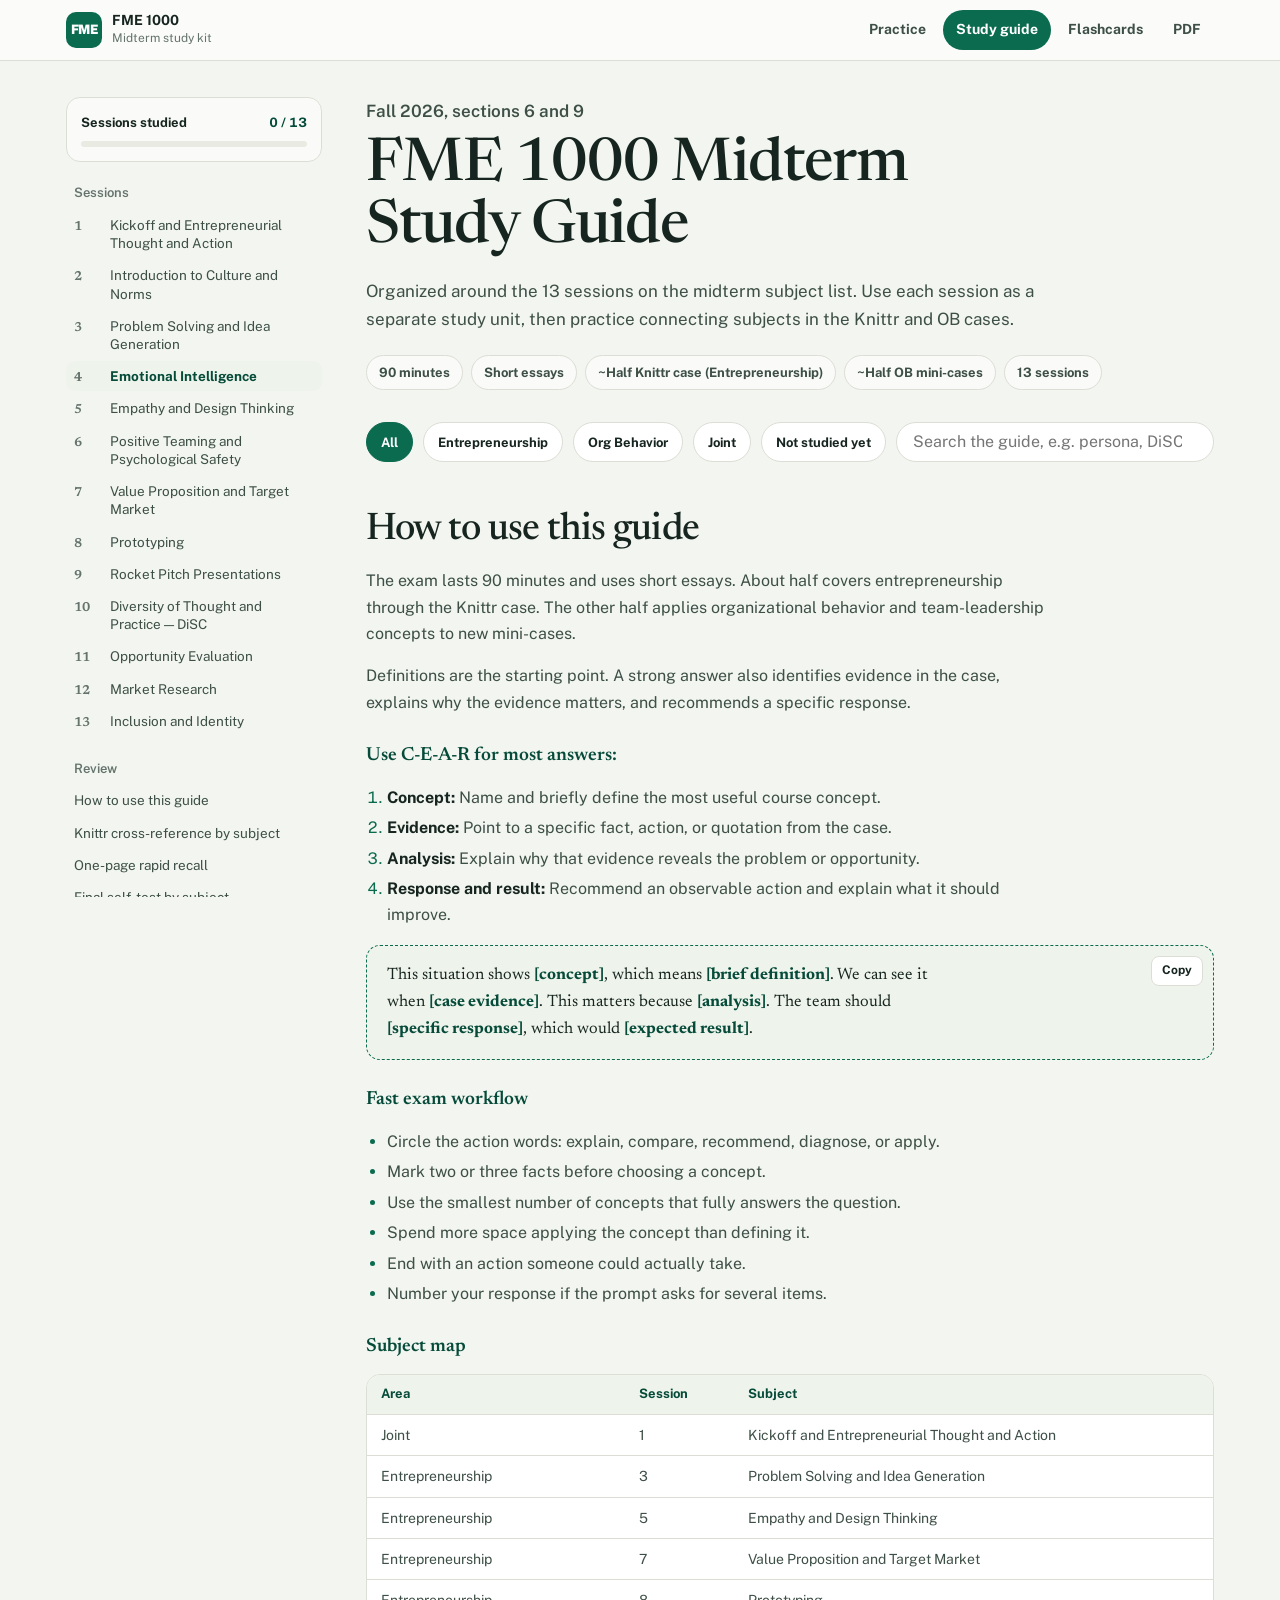
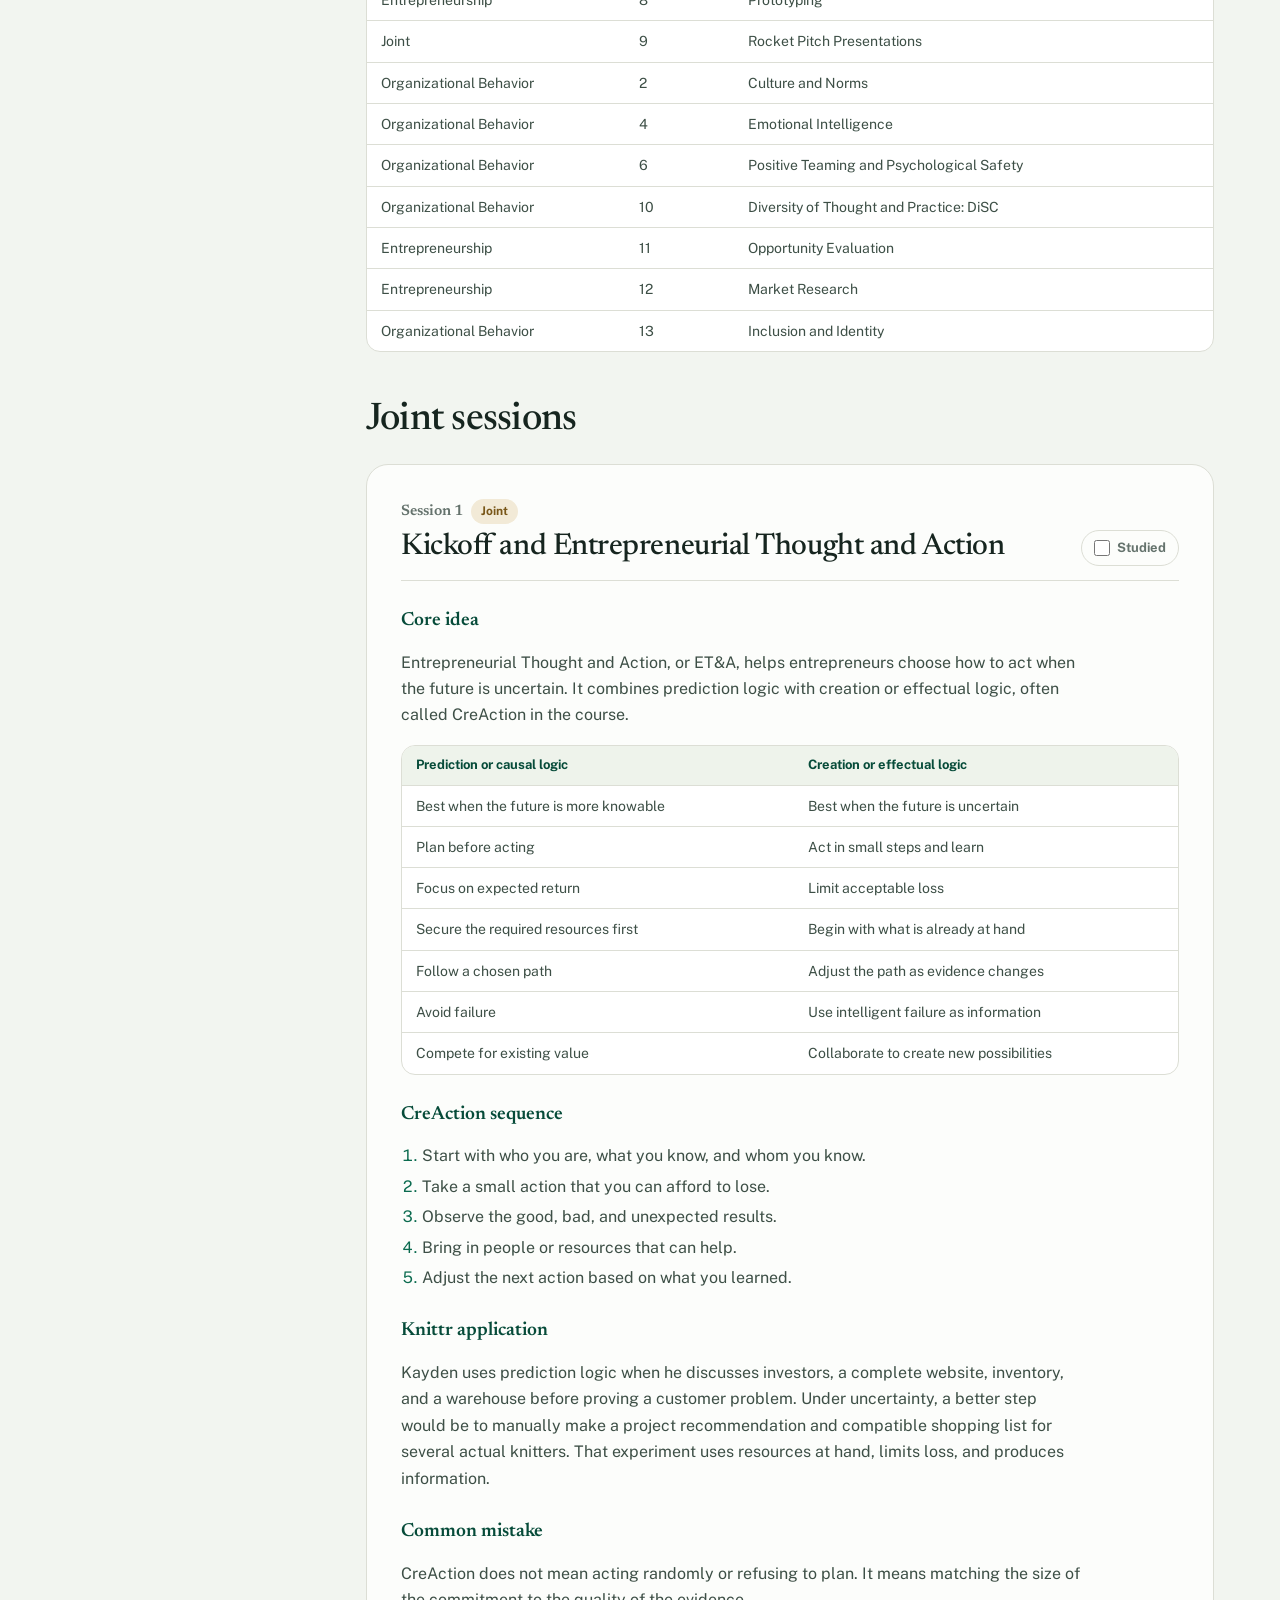
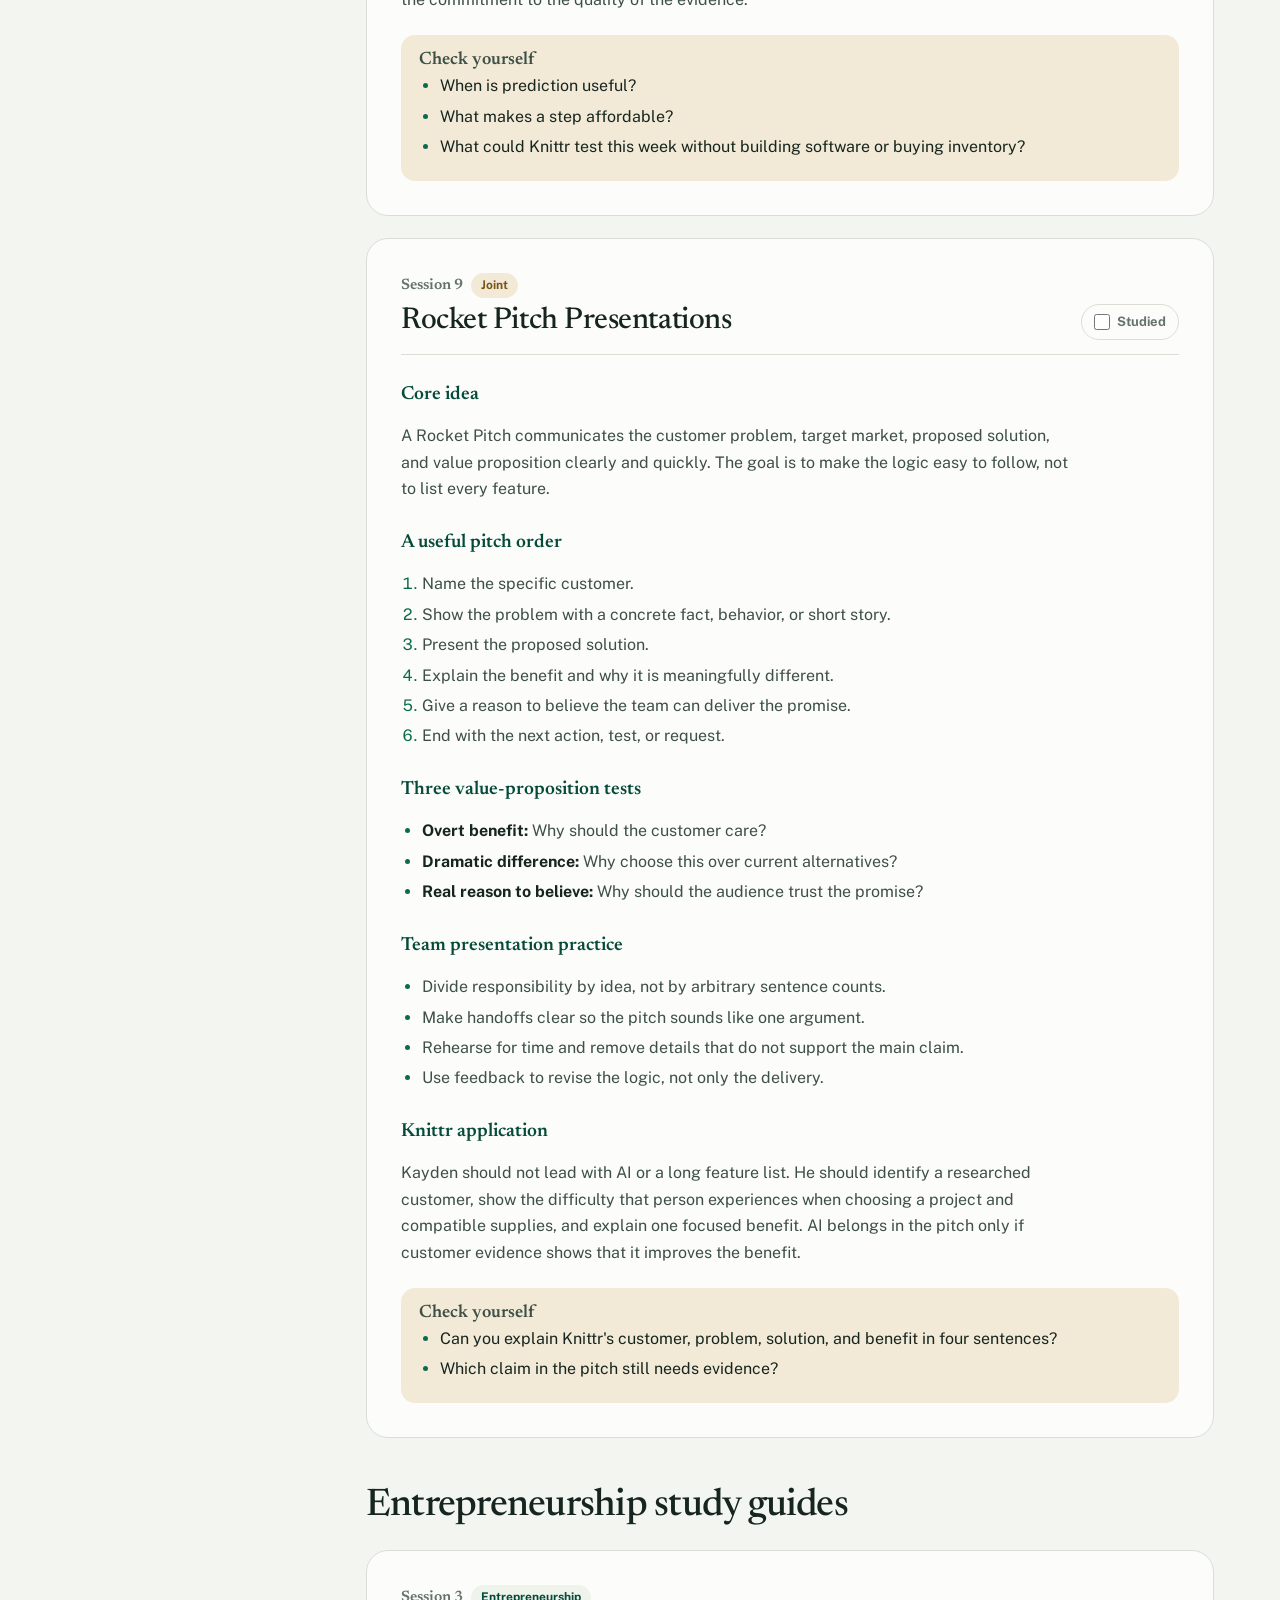
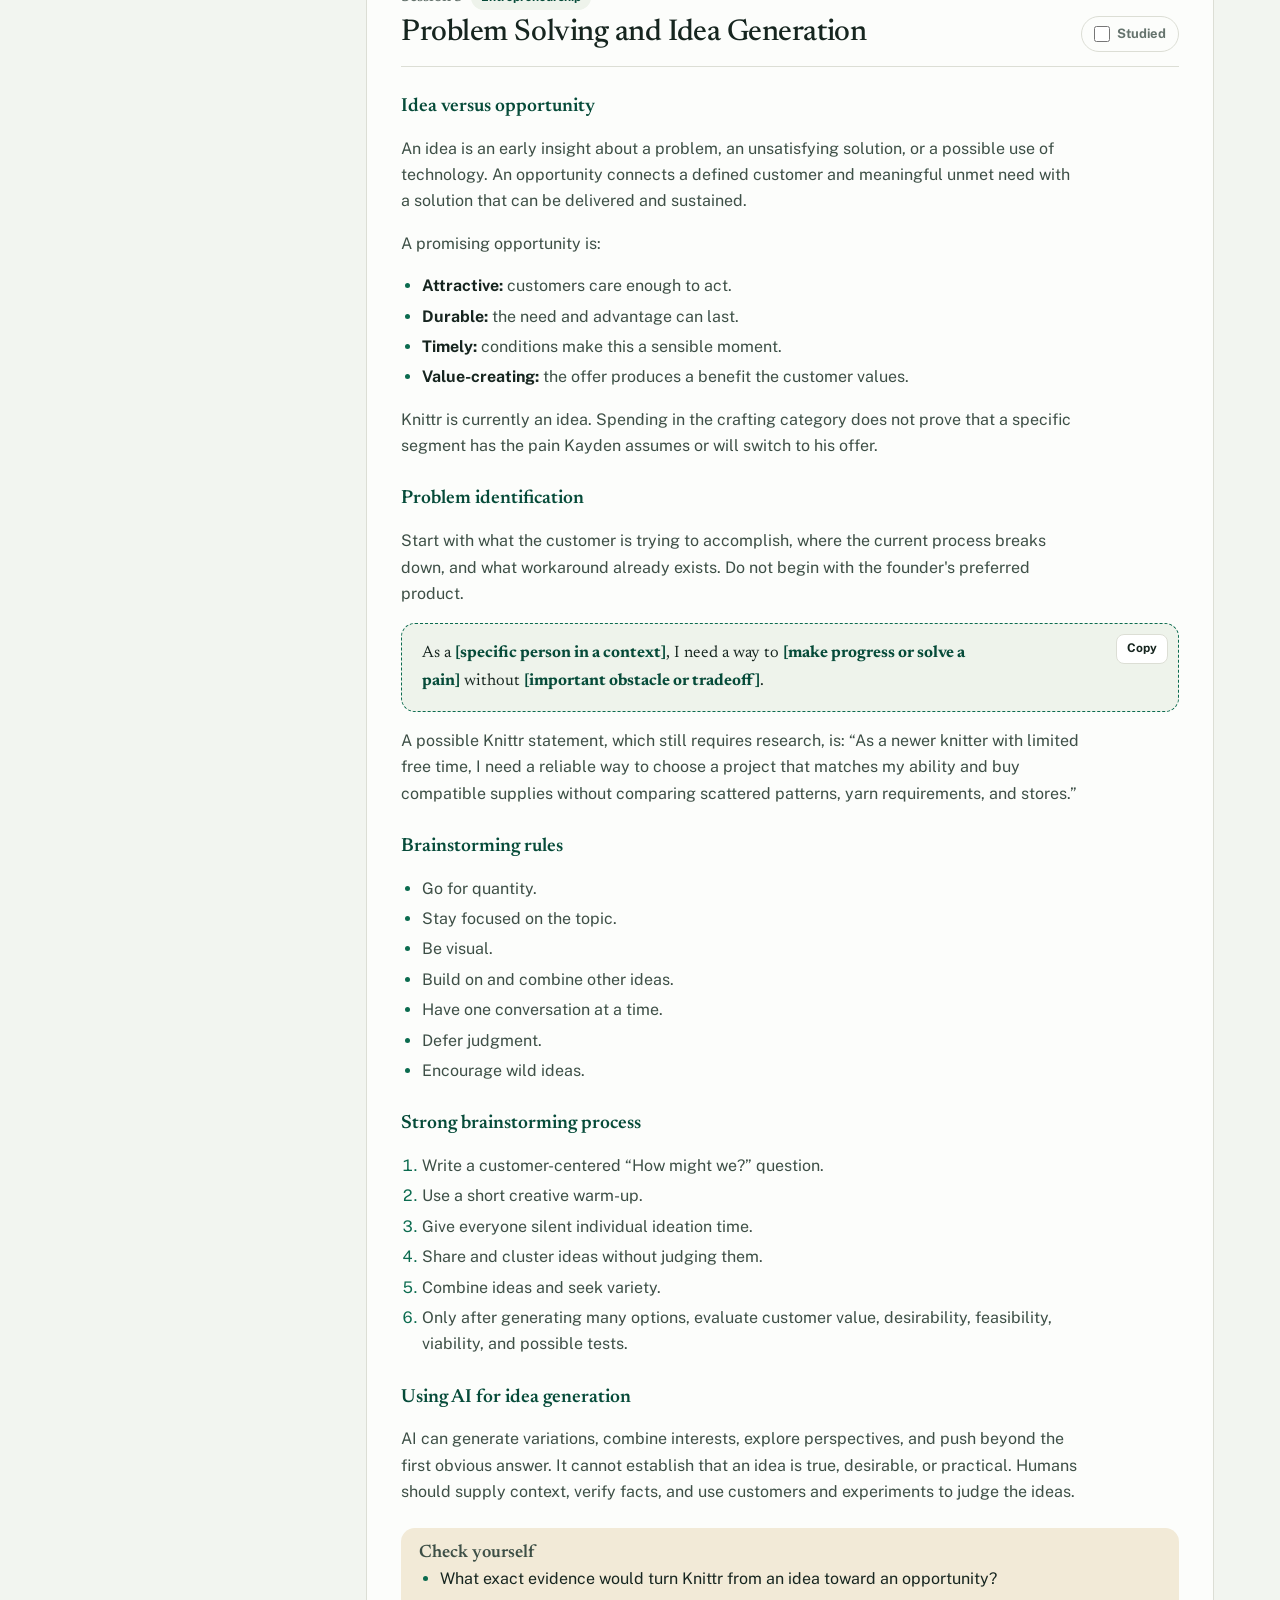
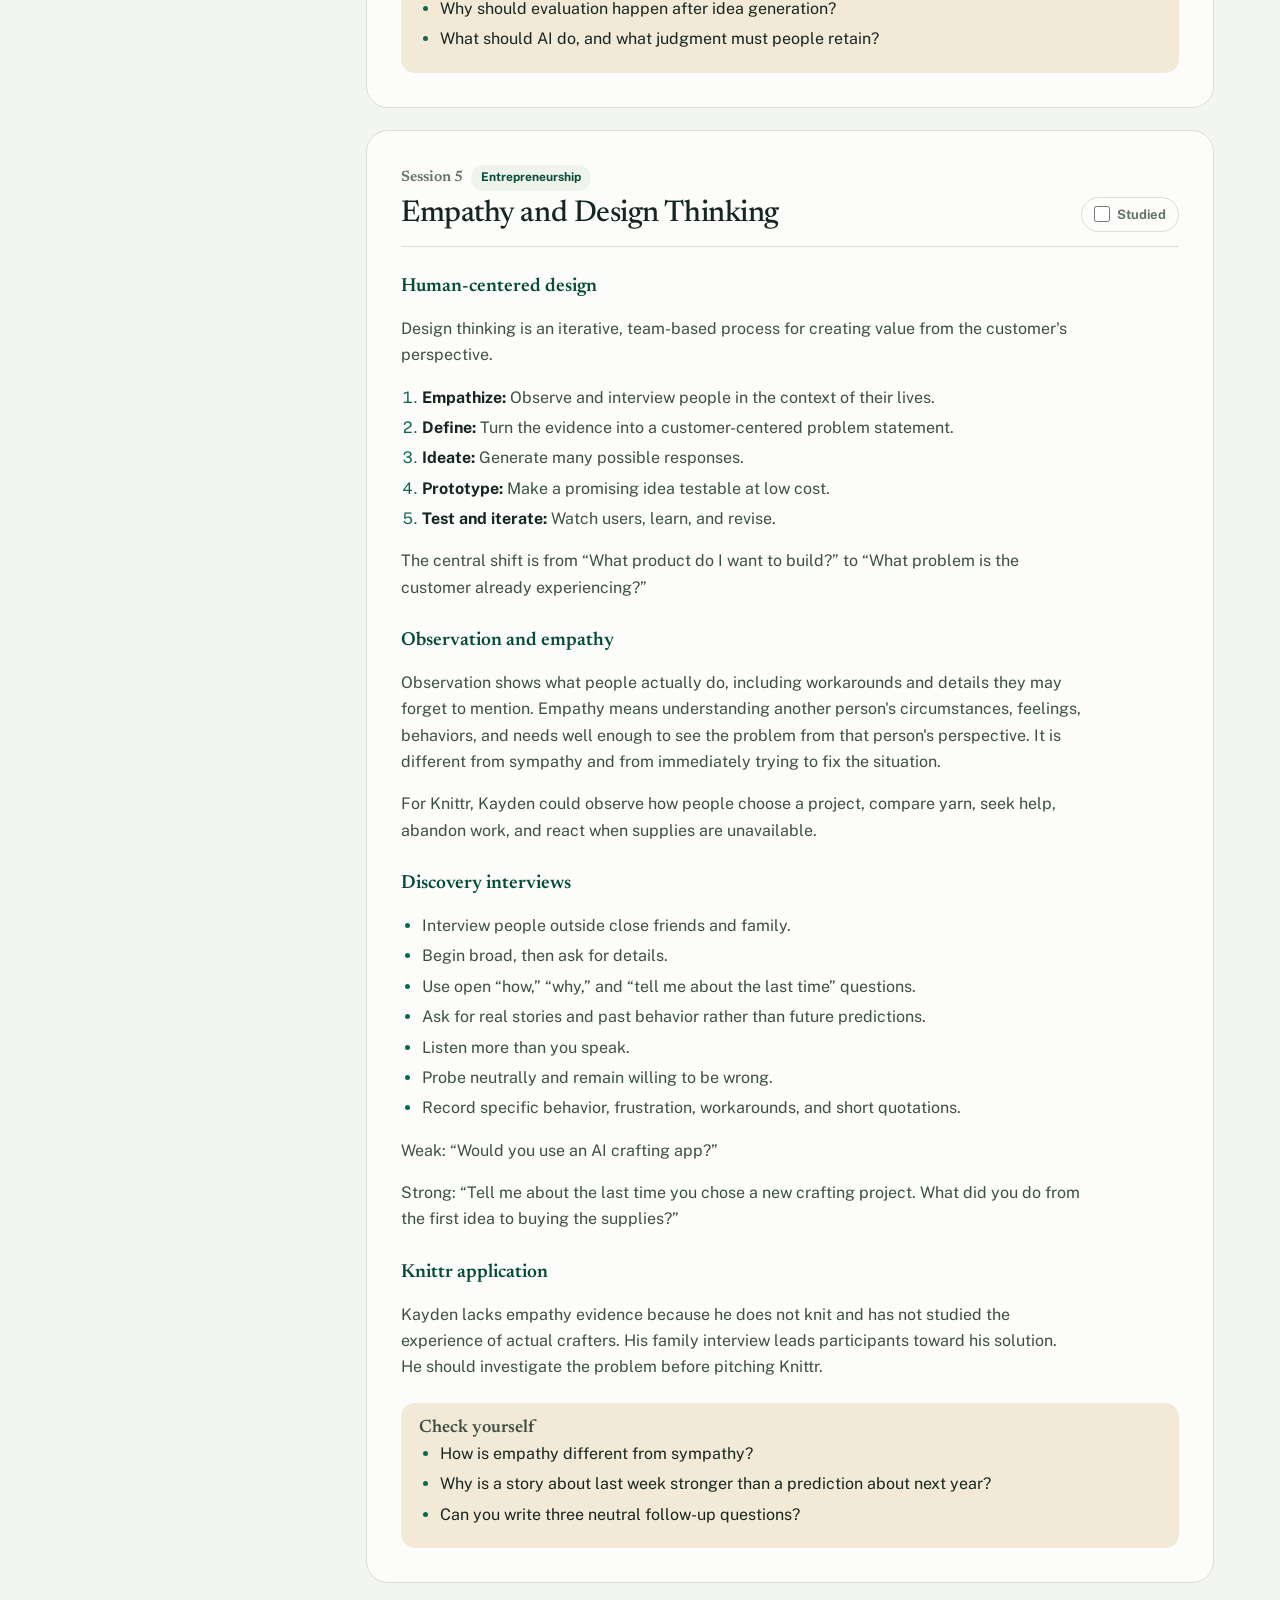
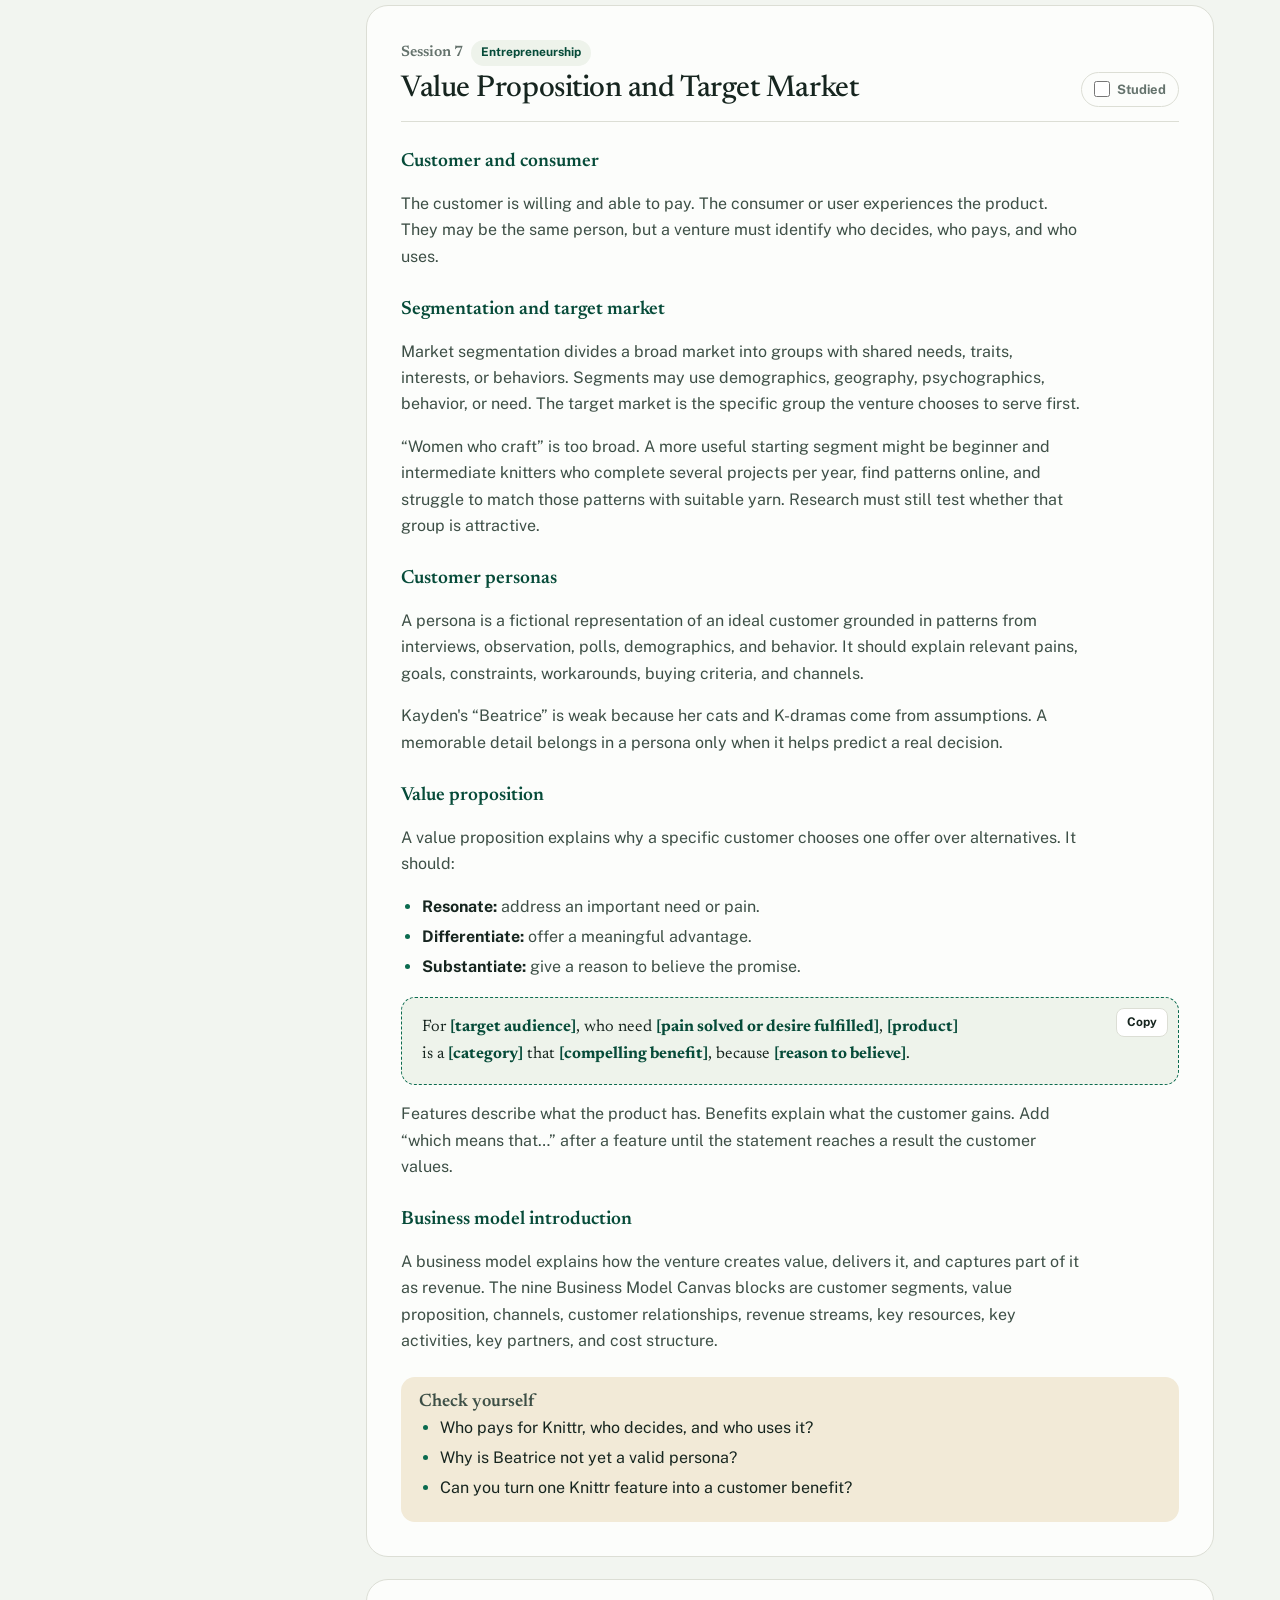
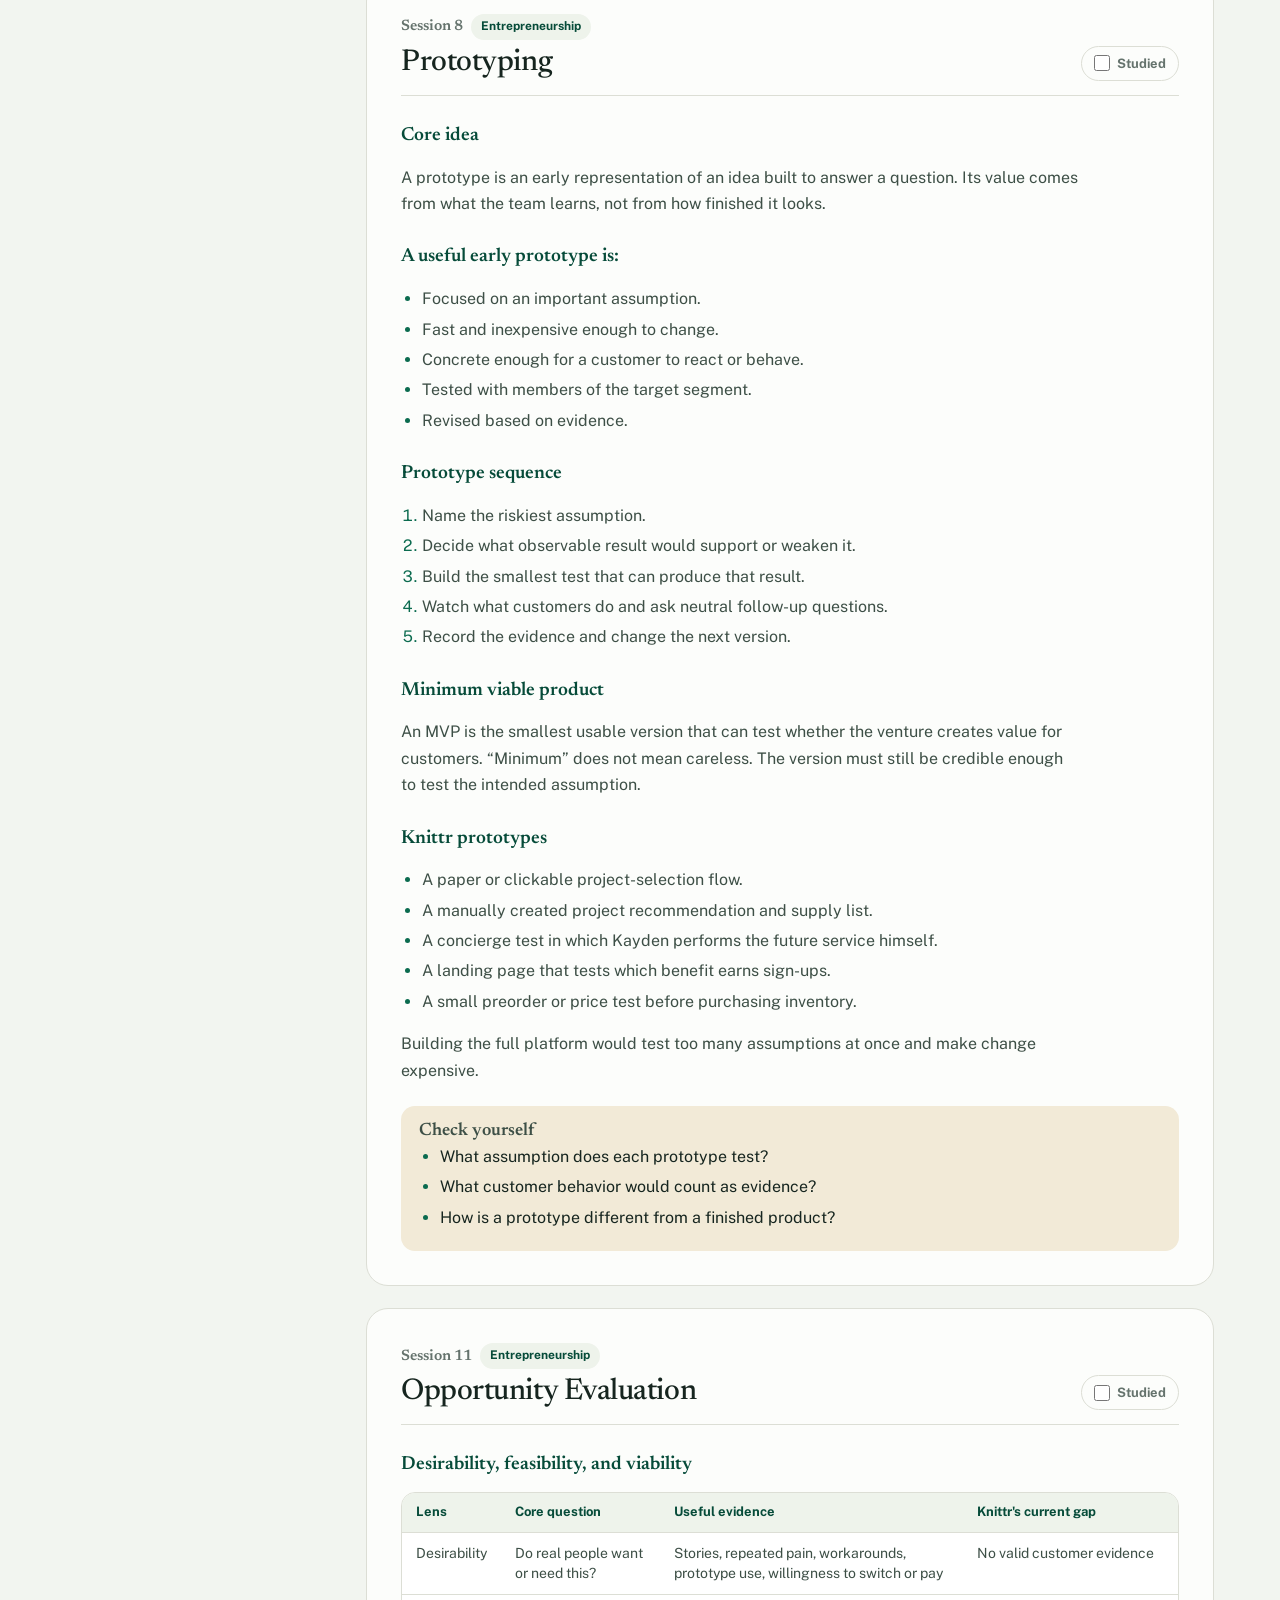
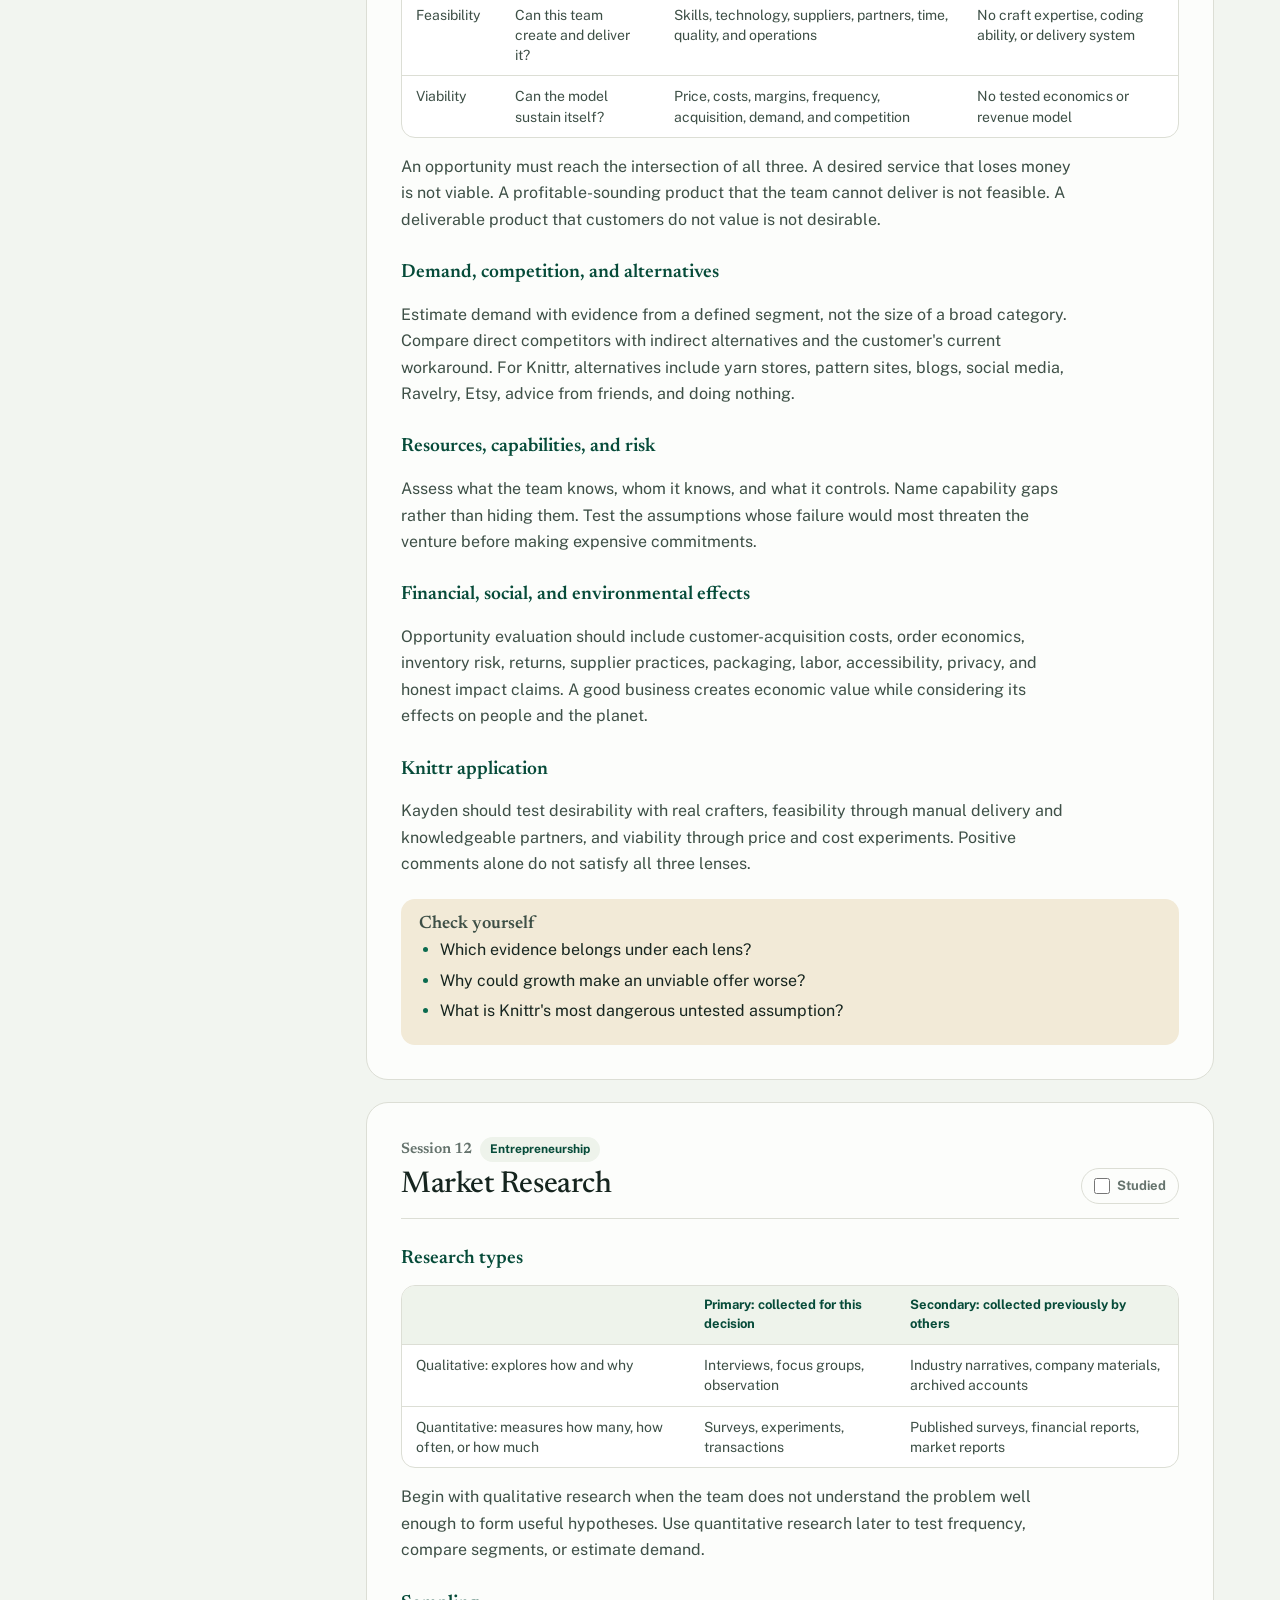
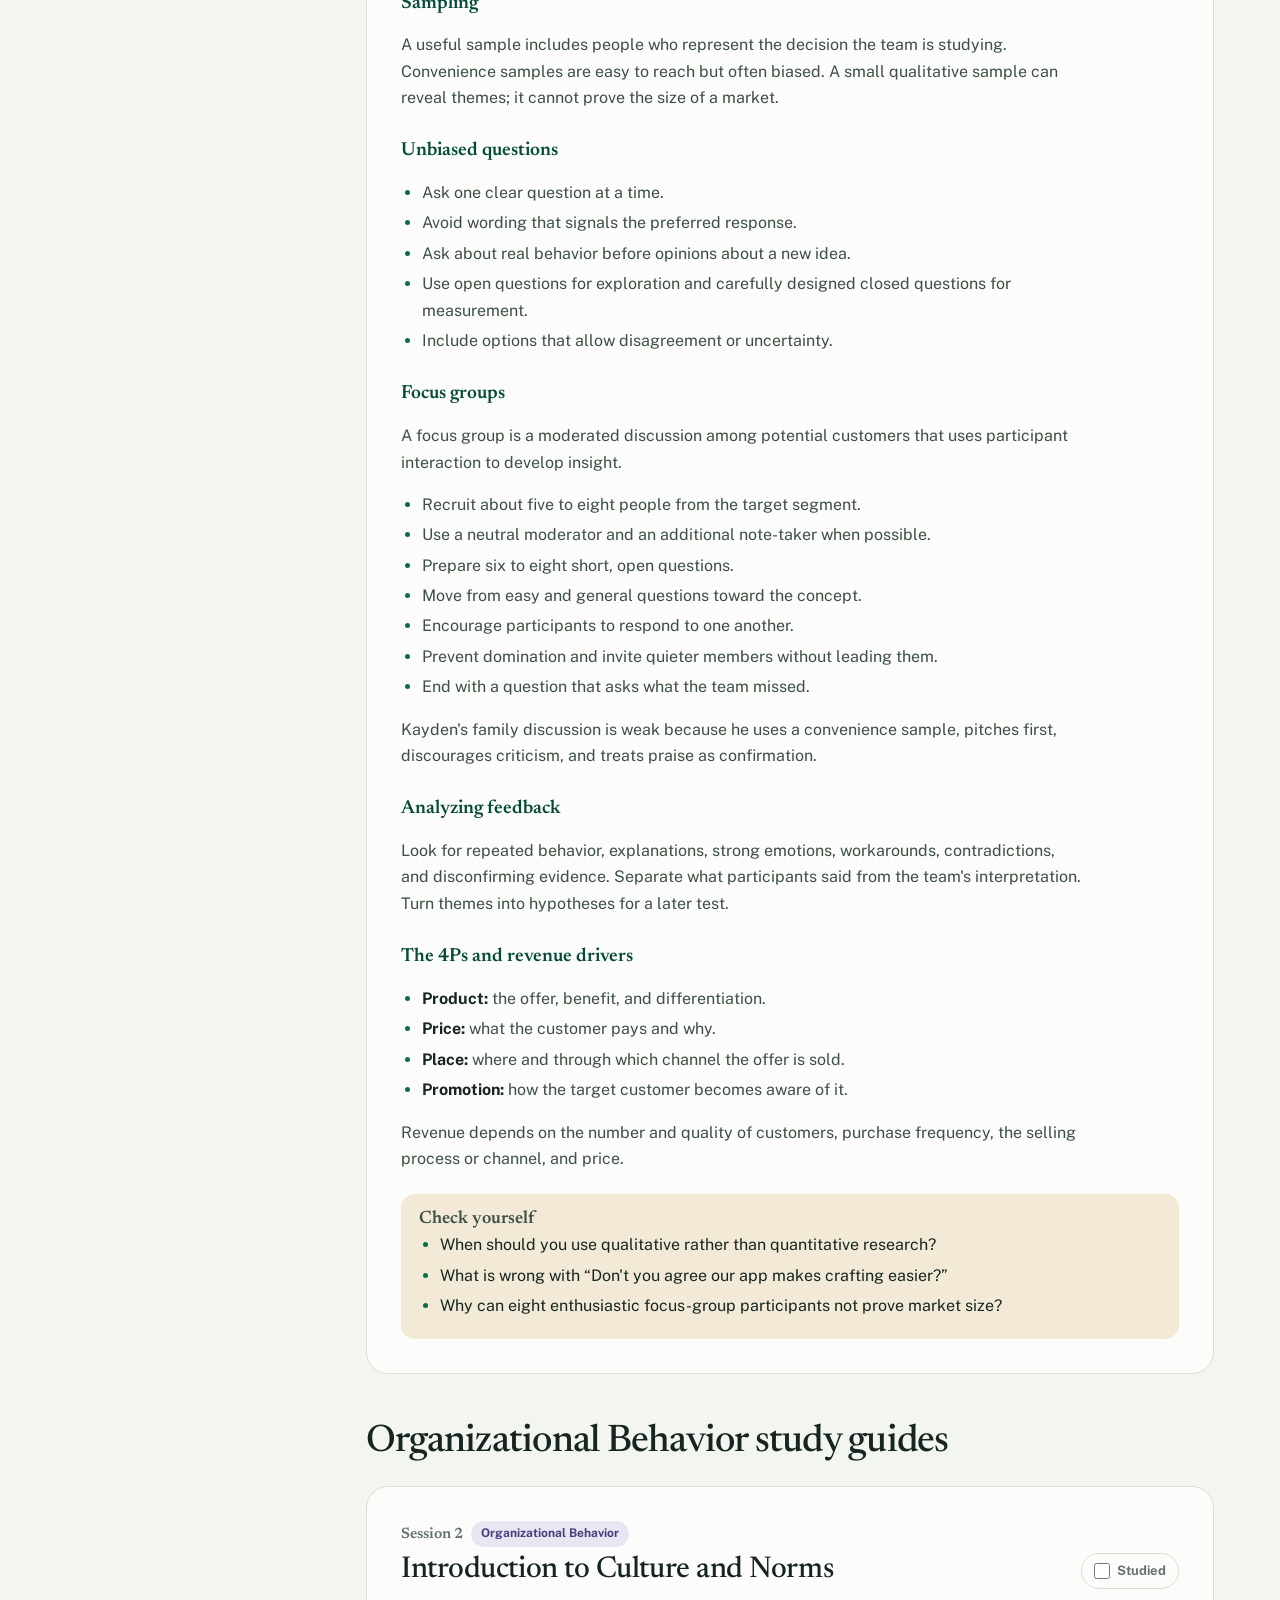
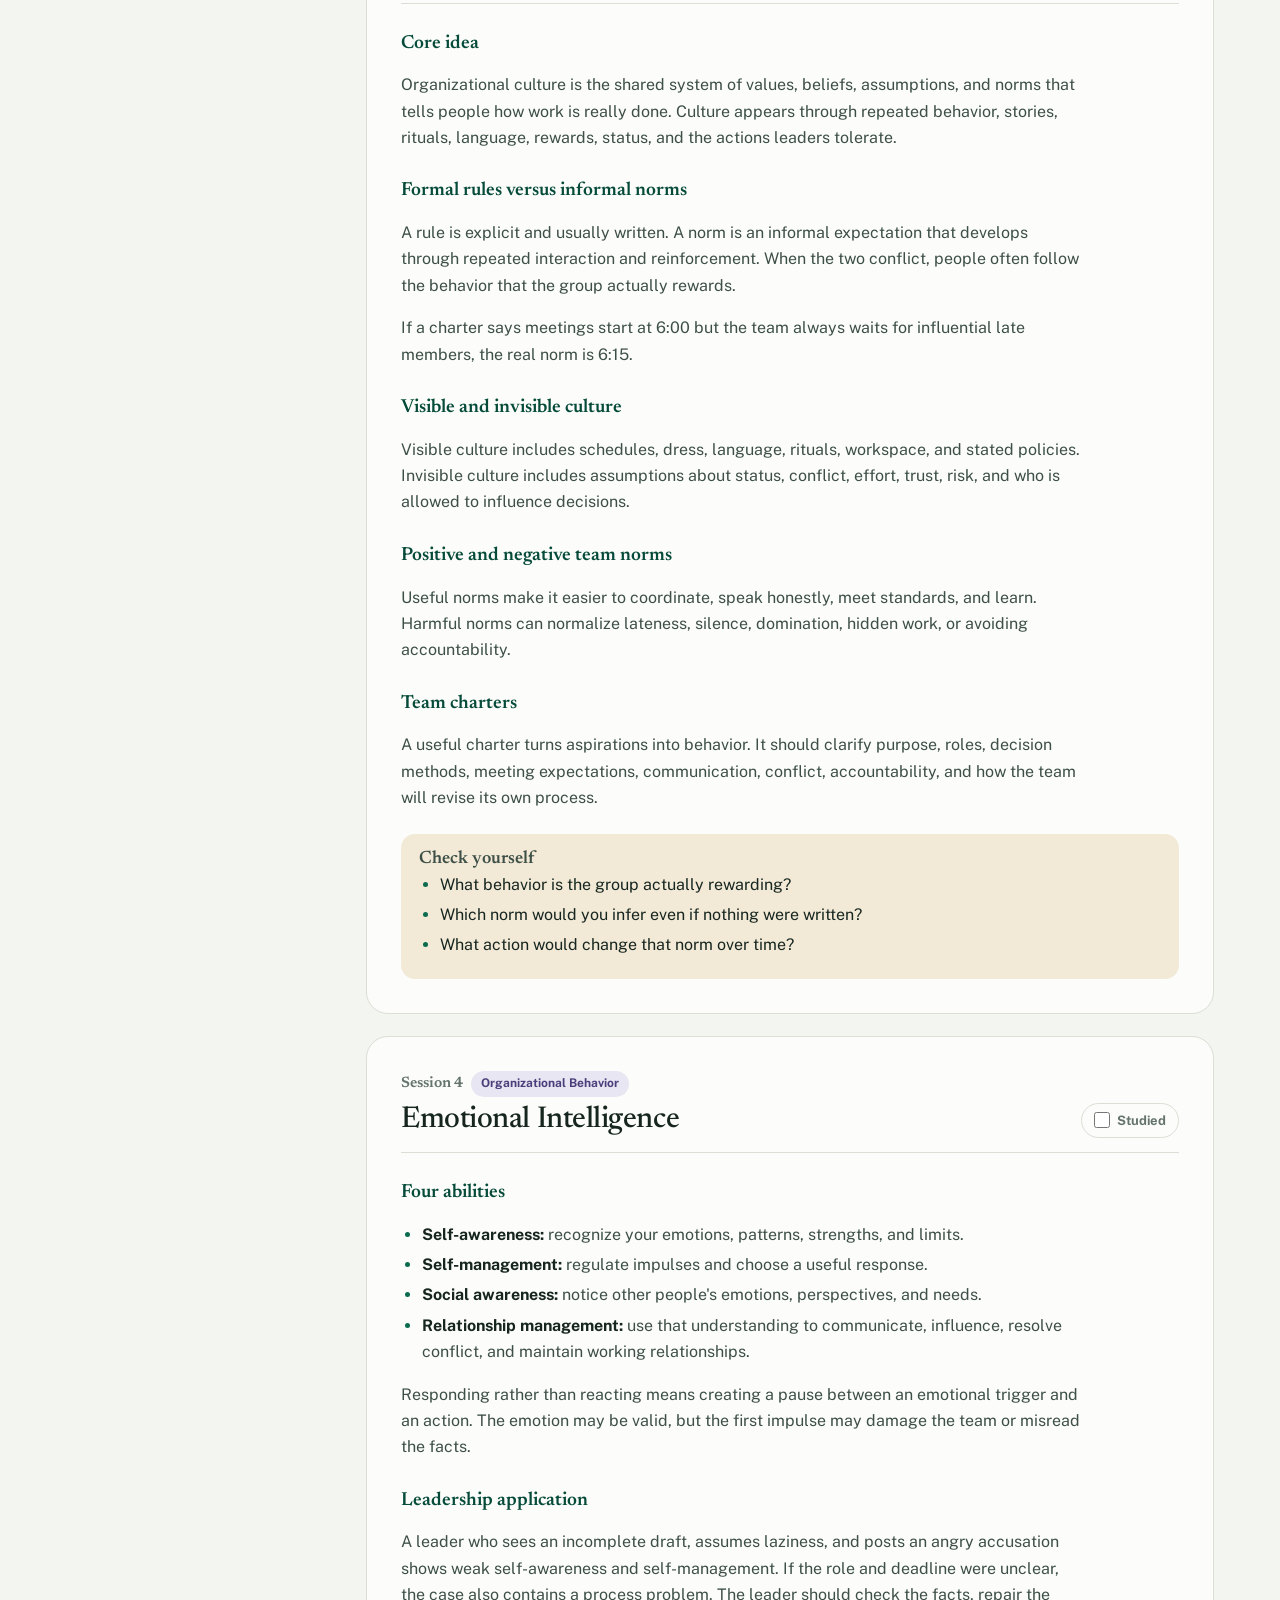
==== commit 11a97b28: "Redesign UI with frontend-design guidance and fix light-theme tokens - Bluebook-ruled answer boxes (" ====
--- a/guide.html
+++ b/guide.html
@@ -5,17 +5,21 @@
   <meta name="viewport" content="width=device-width, initial-scale=1, viewport-fit=cover">
   <title>FME 1000 Study Guide</title>
   <meta name="description" content="Session-by-session FME 1000 midterm study guide with flashcards, the Knittr cross-reference, and a final self-test.">
+  <link rel="preconnect" href="https://fonts.googleapis.com">
+  <link rel="preconnect" href="https://fonts.gstatic.com" crossorigin>
+  <link rel="stylesheet" href="https://fonts.googleapis.com/css2?family=Newsreader:opsz,wght@6..72,400;6..72,500;6..72,600&family=Public+Sans:wght@400;500;600;700;800&display=swap">
   <style>
-    /* Layout: sticky session rail on the left, one reading column on the right; flashcards close the page. */
+    /* Layout: sticky session rail on the left, one reading column on the right; flashcards close the page.
+       Same system as the practice lab: sage-tinted paper, one green, Newsreader + Public Sans, sentence-case labels. */
     :root {
       color-scheme: light;
       --ink: #16251f;
       --ink-soft: #3d4f46;
       --muted: #65736d;
-      --bg1: #f8f4e9;
-      --bg2: #edf4ed;
-      --glow: rgba(200, 220, 114, .38);
-      --card: #fffdf8;
+      --bg1: #f2f5f0;
+      --bg2: #f2f5f0;
+      --glow: transparent;
+      --card: #fcfdfb;
       --surface: #ffffff;
       --glass: rgba(255, 255, 255, .62);
       --green: #0b6b4f;
@@ -31,31 +35,31 @@
       --tint: #eef3eb;
       --track: #e9ebe3;
       --line: #dcded5;
-      --shadow: 0 18px 50px rgba(25, 54, 43, .10);
-      --serif: Georgia, "Iowan Old Style", "Times New Roman", serif;
-      --sans: Inter, ui-sans-serif, system-ui, -apple-system, BlinkMacSystemFont, "Segoe UI", sans-serif;
+      --shadow: none;
+      --serif: Newsreader, "Iowan Old Style", Georgia, serif;
+      --sans: "Public Sans", ui-sans-serif, system-ui, -apple-system, "Segoe UI", sans-serif;
     }
     @media (prefers-color-scheme: dark) {
       :root:not([data-theme="light"]) {
         color-scheme: dark;
         --ink: #e6eee9; --ink-soft: #c3d1c9; --muted: #93a59b;
-        --bg1: #0c1512; --bg2: #0f1c17; --glow: rgba(120, 160, 60, .12);
+        --bg1: #0e1613; --bg2: #0e1613; --glow: transparent;
         --card: #14201b; --surface: #19271f; --glass: rgba(255, 255, 255, .04);
         --green: #4fbf92; --green-hover: #6fd0a8; --green-ink: #8fdcb8; --green-dark: #0b3a2d; --on-green: #06231a;
         --gold-bg: #3a3120; --gold-ink: #e9c57a; --ob-bg: #2a2640; --ob-ink: #c7bdf2;
         --tint: #1a2e26; --track: #26352e; --line: #2b3b34;
-        --shadow: 0 18px 50px rgba(0, 0, 0, .35);
+        --shadow: none;
       }
     }
     :root[data-theme="dark"] {
       color-scheme: dark;
       --ink: #e6eee9; --ink-soft: #c3d1c9; --muted: #93a59b;
-      --bg1: #0c1512; --bg2: #0f1c17; --glow: rgba(120, 160, 60, .12);
+      --bg1: #0e1613; --bg2: #0e1613; --glow: transparent;
       --card: #14201b; --surface: #19271f; --glass: rgba(255, 255, 255, .04);
       --green: #4fbf92; --green-hover: #6fd0a8; --green-ink: #8fdcb8; --green-dark: #0b3a2d; --on-green: #06231a;
       --gold-bg: #3a3120; --gold-ink: #e9c57a; --ob-bg: #2a2640; --ob-ink: #c7bdf2;
       --tint: #1a2e26; --track: #26352e; --line: #2b3b34;
-      --shadow: 0 18px 50px rgba(0, 0, 0, .35);
+      --shadow: none;
     }
 
     * { box-sizing: border-box; }
@@ -87,10 +91,10 @@
     }
     .brand { display: flex; align-items: center; gap: 10px; color: var(--ink); text-decoration: none; }
     .mark { display: grid; place-items: center; width: 36px; height: 36px; border-radius: 10px; background: var(--green); color: var(--on-green); font-weight: 900; font-size: 13px; letter-spacing: -.04em; }
-    .brand strong { display: block; font-size: 14px; letter-spacing: .04em; line-height: 1.2; }
+    .brand strong { display: block; font-size: 14px; line-height: 1.2; }
     .brand .sub { display: block; color: var(--muted); font-size: 12px; }
     .nav { display: flex; gap: 4px; flex-wrap: wrap; }
-    .nav a { padding: 7px 12px; border-radius: 999px; color: var(--ink-soft); font-size: 14px; font-weight: 700; text-decoration: none; }
+    .nav a { display: inline-flex; align-items: center; min-height: 40px; padding: 0 13px; border-radius: 999px; color: var(--ink-soft); font-size: 14px; font-weight: 700; text-decoration: none; }
     .nav a:hover { background: var(--tint); color: var(--green-ink); }
     .nav a[aria-current="page"] { background: var(--green); color: var(--on-green); }
 
@@ -101,7 +105,7 @@
       padding-left: max(16px, env(safe-area-inset-left, 0px)); padding-right: max(16px, env(safe-area-inset-right, 0px));
     }
     .rail { position: sticky; top: calc(env(safe-area-inset-top, 0px) + 76px); align-self: start; max-height: calc(100vh - 100px); overflow-y: auto; padding-right: 4px; }
-    .rail h2 { margin: 0 0 8px; color: var(--muted); font-size: 11px; font-weight: 800; letter-spacing: .14em; text-transform: uppercase; }
+    .rail h2 { margin: 0 0 6px; padding-left: 8px; color: var(--muted); font-size: 13px; font-weight: 600; }
     .meter { margin-bottom: 20px; padding: 14px; border: 1px solid var(--line); border-radius: 14px; background: var(--glass); }
     .meter-top { display: flex; justify-content: space-between; font-size: 13px; font-weight: 700; }
     .meter-top b { font-variant-numeric: tabular-nums; color: var(--green-ink); }
@@ -118,17 +122,17 @@
     .toc-extra a { display: block; grid-template-columns: none; }
 
     /* Hero */
-    .intro h1 { margin: 0; font: 500 clamp(36px, 5.5vw, 58px)/1.02 var(--serif); letter-spacing: -.035em; text-wrap: balance; }
-    .eyebrow { margin: 0 0 12px; color: var(--green); font-size: 12px; font-weight: 800; letter-spacing: .14em; text-transform: uppercase; }
+    .intro h1 { margin: 0; font: 500 clamp(38px, 5.5vw, 60px)/1.04 var(--serif); letter-spacing: -.02em; text-wrap: balance; }
+    .eyebrow { margin: 0 0 10px; color: var(--muted); font-size: 15px; font-weight: 600; }
     .intro p { max-width: 64ch; color: var(--ink-soft); font-size: 17px; }
     .content .exam-facts { display: flex; flex-wrap: wrap; gap: 8px; margin: 18px 0 0; padding: 0; list-style: none; }
     .exam-facts li { padding: 6px 12px; border: 1px solid var(--line); border-radius: 999px; background: var(--glass); font-size: 13px; font-weight: 700; color: var(--ink-soft); }
 
     /* Controls */
     .controls { display: flex; flex-wrap: wrap; gap: 10px; align-items: center; margin: 28px 0 8px; }
-    .chip { padding: 7px 13px; border: 1px solid var(--line); border-radius: 999px; background: var(--surface); font-size: 13px; font-weight: 700; cursor: pointer; }
+    .chip { min-height: 40px; padding: 0 14px; border: 1px solid var(--line); border-radius: 999px; background: var(--surface); font-size: 13px; font-weight: 700; cursor: pointer; }
     .chip[aria-pressed="true"] { background: var(--green); border-color: var(--green); color: var(--on-green); }
-    .search { flex: 1 1 200px; min-width: 0; padding: 8px 14px; border: 1px solid var(--line); border-radius: 999px; background: var(--surface); }
+    .search { flex: 1 1 200px; min-width: 0; min-height: 40px; padding: 0 16px; border: 1px solid var(--line); border-radius: 999px; background: var(--surface); }
     .search:focus { outline: none; border-color: var(--green); }
     .empty { display: none; padding: 20px; color: var(--muted); }
     .empty.show { display: block; }
@@ -137,7 +141,7 @@
     .part { margin-top: 48px; }
     .part > h2 { margin: 0 0 14px; font: 500 clamp(28px, 3.6vw, 38px)/1.1 var(--serif); letter-spacing: -.02em; text-wrap: balance; }
     .content p, .content li { max-width: 68ch; }
-    .content h4 { margin: 26px 0 8px; color: var(--green-ink); font-size: 13px; font-weight: 800; letter-spacing: .08em; text-transform: uppercase; }
+    .content h4 { margin: 28px 0 6px; color: var(--green-ink); font: 600 19px/1.3 var(--serif); }
     .content ul, .content ol { padding-left: 1.3em; }
     .content li { margin: 4px 0; }
     .content li::marker { color: var(--green); }
@@ -150,8 +154,8 @@
     }
     .session-head { display: grid; grid-template-columns: 1fr auto; gap: 6px 16px; align-items: start; padding-bottom: 14px; border-bottom: 1px solid var(--line); }
     .session-meta { display: flex; gap: 8px; flex-wrap: wrap; align-items: center; grid-column: 1 / -1; }
-    .num { font: 600 14px var(--serif); color: var(--muted); }
-    .area { padding: 3px 9px; border-radius: 999px; font-size: 11px; font-weight: 800; letter-spacing: .04em; }
+    .num { font: 600 15px var(--serif); color: var(--muted); }
+    .area { padding: 3px 10px; border-radius: 999px; font-size: 12px; font-weight: 700; }
     .area-ent { background: var(--tint); color: var(--green-ink); }
     .area-ob { background: var(--ob-bg); color: var(--ob-ink); }
     .area-joint { background: var(--gold-bg); color: var(--gold-ink); }
@@ -164,7 +168,7 @@
     .table-wrap { overflow-x: auto; margin: 14px 0; border: 1px solid var(--line); border-radius: 14px; background: var(--surface); }
     table { width: 100%; border-collapse: collapse; font-size: 14px; line-height: 1.45; }
     th, td { padding: 10px 14px; text-align: left; vertical-align: top; border-bottom: 1px solid var(--line); }
-    th { background: var(--tint); color: var(--green-ink); font-size: 12px; font-weight: 800; letter-spacing: .04em; }
+    th { background: var(--tint); color: var(--green-ink); font-size: 13px; font-weight: 700; }
     tr:last-child td { border-bottom: 0; }
 
     blockquote.template {
@@ -176,14 +180,14 @@
     .copy { position: absolute; top: 10px; right: 10px; padding: 4px 10px; border: 1px solid var(--line); border-radius: 8px; background: var(--surface); font-size: 12px; font-weight: 700; cursor: pointer; }
 
     .check { margin-top: 22px; padding: 16px 18px; border-radius: 14px; background: var(--gold-bg); }
-    .check-label { margin: 0 0 4px; color: var(--gold-ink); font-size: 12px; font-weight: 800; letter-spacing: .1em; text-transform: uppercase; }
+    .check-label { margin: 0 0 4px; color: var(--gold-ink); font: 600 18px var(--serif); }
     .check ul { margin: 0; }
     .check li { color: var(--ink); }
 
     /* Flashcards */
     .deck-controls { display: flex; flex-wrap: wrap; gap: 10px; align-items: center; margin: 12px 0 18px; }
     .deck-controls select { flex: 0 1 320px; min-width: 0; max-width: 100%; padding: 8px 12px; border: 1px solid var(--line); border-radius: 10px; background: var(--surface); }
-    .btn { padding: 8px 14px; border: 1px solid var(--line); border-radius: 10px; background: var(--surface); font-weight: 700; cursor: pointer; }
+    .btn { min-height: 42px; padding: 0 16px; border: 1px solid var(--line); border-radius: 10px; background: var(--surface); font-weight: 700; cursor: pointer; }
     .btn:hover { border-color: var(--green); color: var(--green-ink); }
     .btn.primary { background: var(--green); border-color: var(--green); color: var(--on-green); }
     .btn.primary:hover { background: var(--green-hover); color: var(--on-green); }
@@ -193,7 +197,7 @@
       border: 1px solid var(--line); border-radius: 22px; background: var(--card); box-shadow: var(--shadow);
       text-align: center; cursor: pointer;
     }
-    .flash .side-label { display: block; margin-bottom: 10px; color: var(--muted); font-size: 11px; font-weight: 800; letter-spacing: .14em; text-transform: uppercase; }
+    .flash .side-label { display: block; margin-bottom: 10px; color: var(--muted); font-size: 13px; font-weight: 600; }
     .flash .term { font: 500 clamp(24px, 3.4vw, 34px)/1.2 var(--serif); text-wrap: balance; }
     .flash .def { max-width: 60ch; font-size: 17px; line-height: 1.6; color: var(--ink-soft); }
     .flash.flipped { background: var(--tint); border-color: var(--green); }
@@ -233,7 +237,7 @@
         <a href="./index.html">Practice</a>
         <a href="./guide.html" aria-current="page">Study guide</a>
         <a href="./guide.html#flashcards">Flashcards</a>
-        <a href="./FME1000_Midterm_Master_Study_Guide.pdf" target="_blank" rel="noopener">PDF ↗</a>
+        <a href="./FME1000_Midterm_Master_Study_Guide.pdf" target="_blank" rel="noopener">PDF</a>
       </nav>
     </div>
   </header>
@@ -255,7 +259,7 @@
 
     <main class="content" id="top">
       <section class="intro">
-        <p class="eyebrow">Fall 2026 · Sections 6 and 9</p>
+        <p class="eyebrow">Fall 2026, sections 6 and 9</p>
         <h1>FME 1000 Midterm Study Guide</h1>
         <p>Organized around the 13 sessions on the midterm subject list. Use each session as a separate study unit, then practice connecting subjects in the Knittr and OB cases.</p>
         <ul class="exam-facts">
@@ -975,7 +979,7 @@
 
       <footer>
         Generated from <code>FME1000_Midterm_Master_Study_Guide.md</code>. Your progress is saved only in this browser.
-        <a href="./index.html">Go to practice tests →</a>
+        <a href="./index.html">Go to the practice tests</a>
       </footer>
     </main>
   </div>
@@ -1113,7 +1117,7 @@
     function renderCard() {
       const flash = $('flash');
       const total = CARDS.filter(card => $('deck-session').value === 'all' || String(card.s) === $('deck-session').value).length;
-      $('deck-count').textContent = deck.length ? `Card ${position + 1} of ${deck.length} · ${total - deck.length} known` : `${total} of ${total} known`;
+      $('deck-count').textContent = deck.length ? `Card ${position + 1} of ${deck.length}, ${total - deck.length} known` : `${total} of ${total} known`;
       if (!deck.length) {
         flash.className = 'flash';
         flash.innerHTML = '<span><span class="side-label">Deck complete</span><span class="term">You marked every card in this set as known.</span></span>';
@@ -1123,8 +1127,8 @@
       const label = card.s === 0 ? 'Exam method' : `Session ${card.s}`;
       flash.className = flipped ? 'flash flipped' : 'flash';
       flash.innerHTML = flipped
-        ? `<span><span class="side-label">${label} · Definition</span><span class="def"></span></span>`
-        : `<span><span class="side-label">${label} · Term</span><span class="term"></span></span>`;
+        ? `<span><span class="side-label">${label}: definition</span><span class="def"></span></span>`
+        : `<span><span class="side-label">${label}: term</span><span class="term"></span></span>`;
       flash.querySelector(flipped ? '.def' : '.term').textContent = flipped ? card.d : card.t;
     }
 
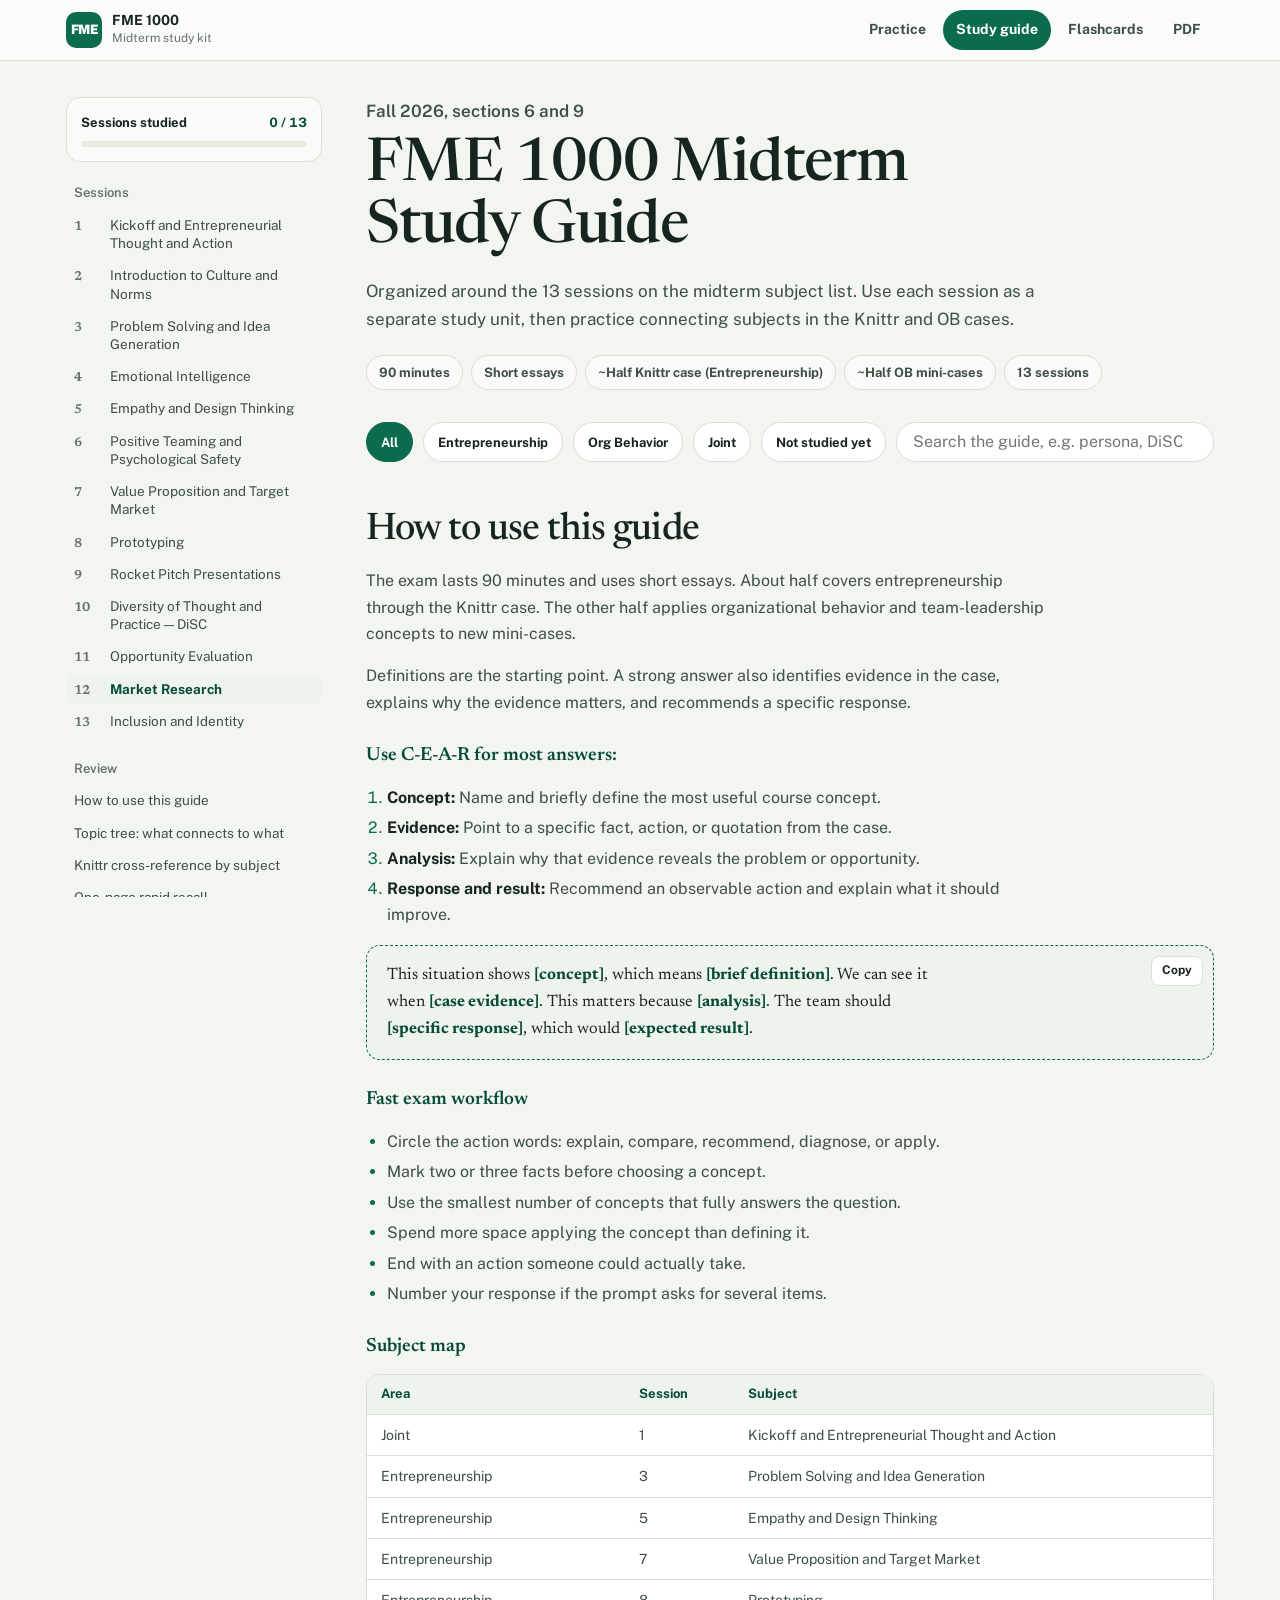
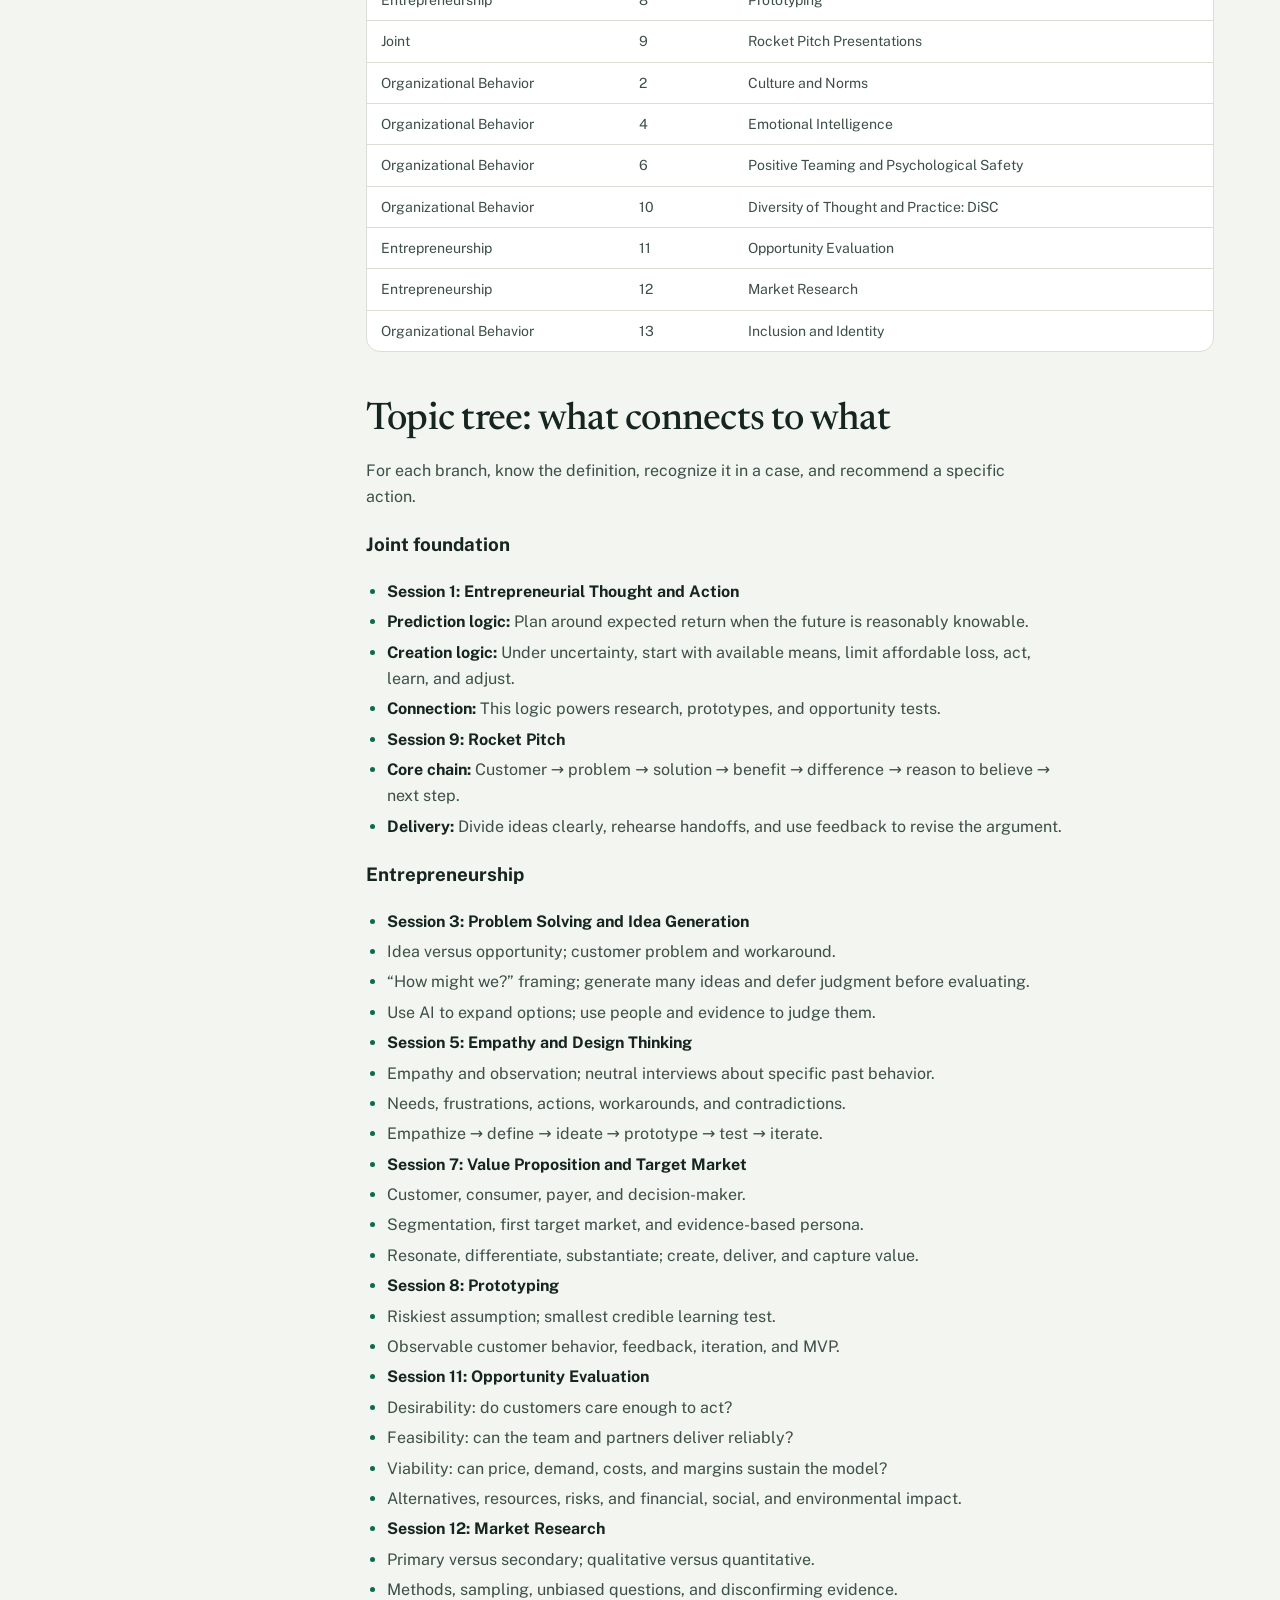
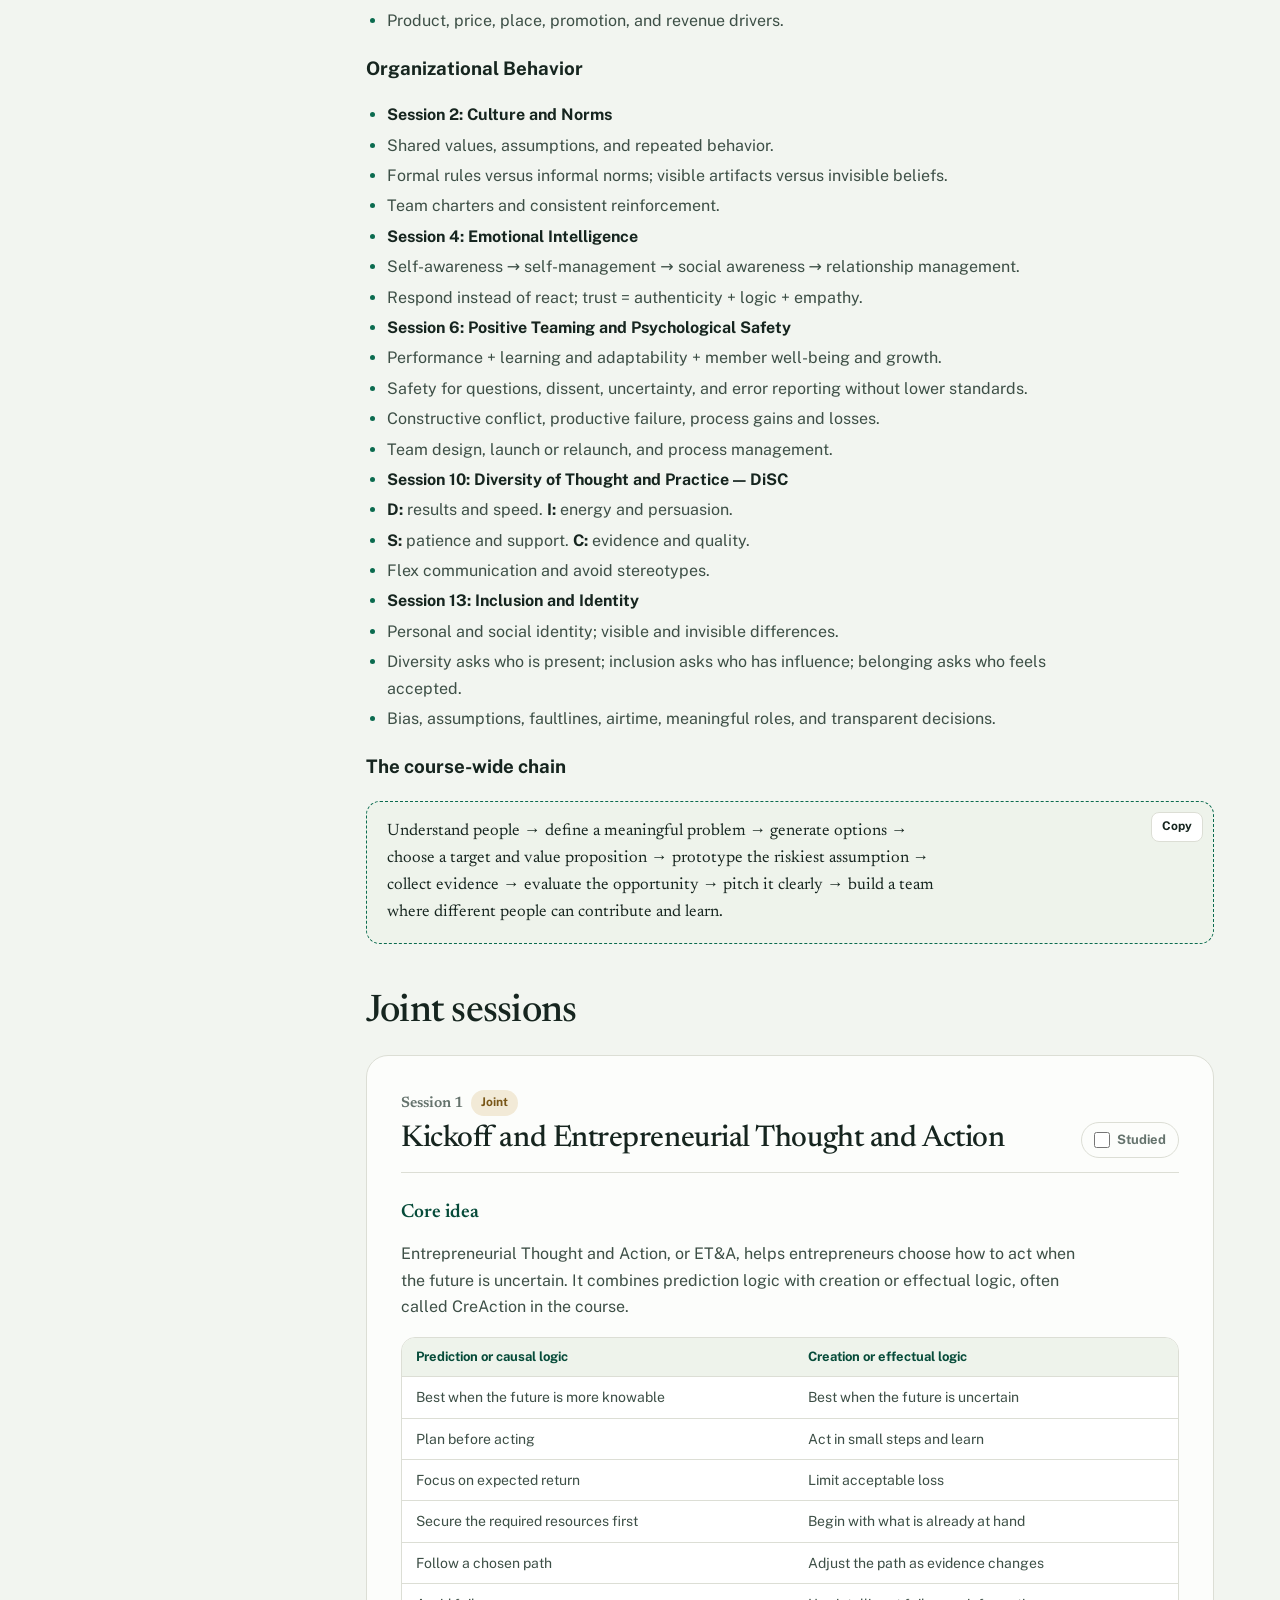
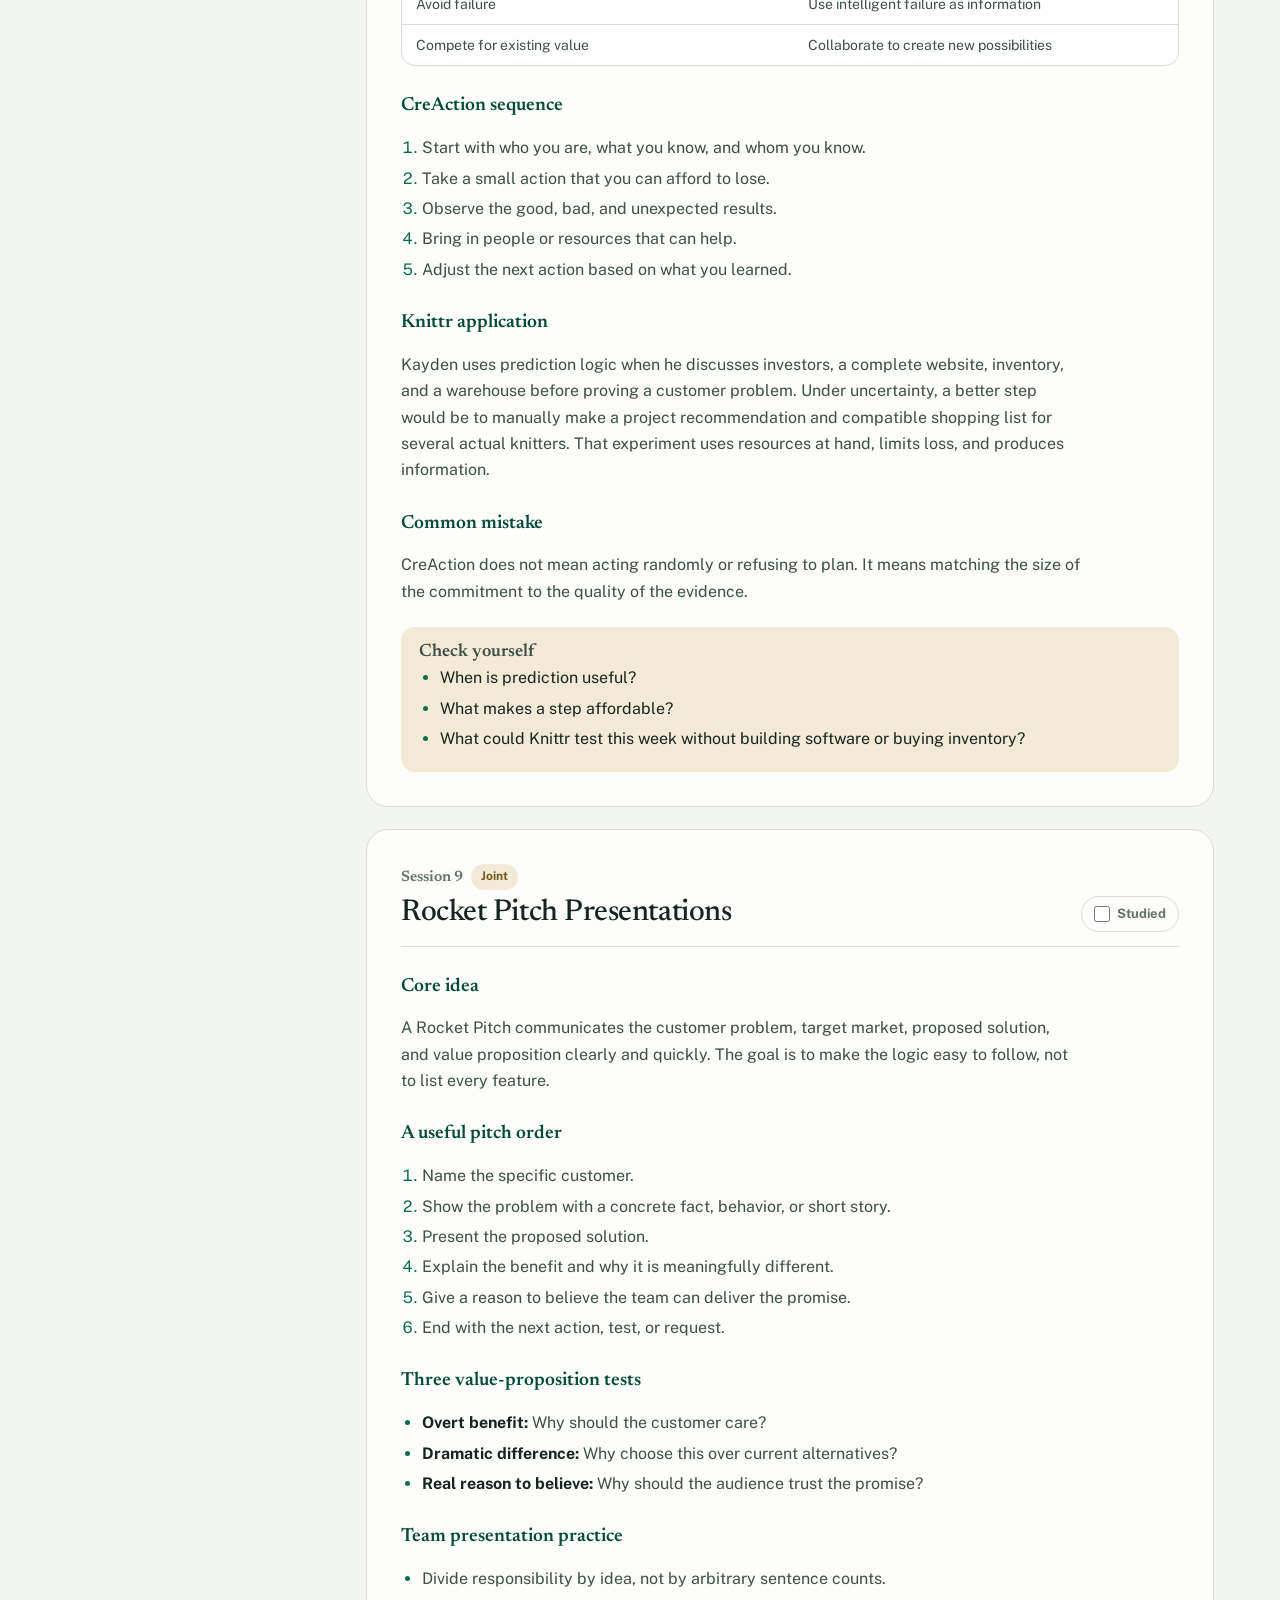
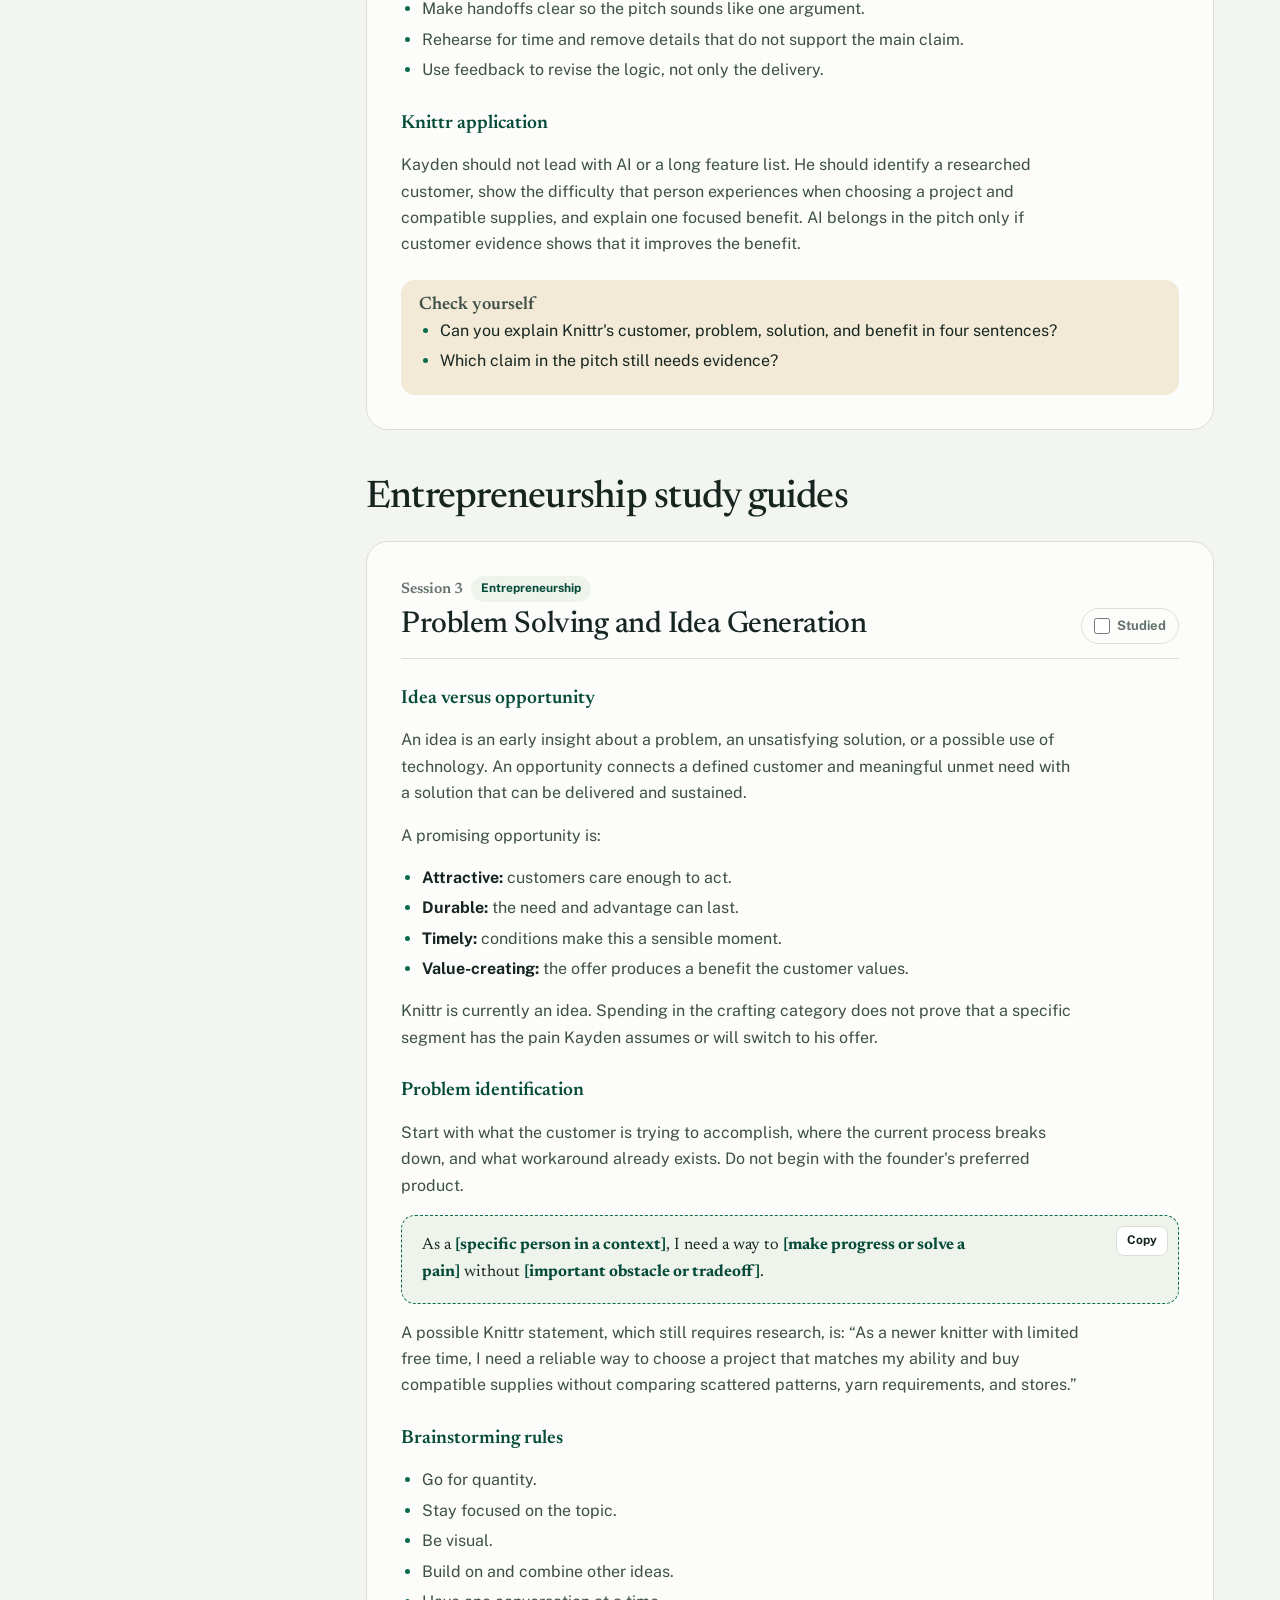
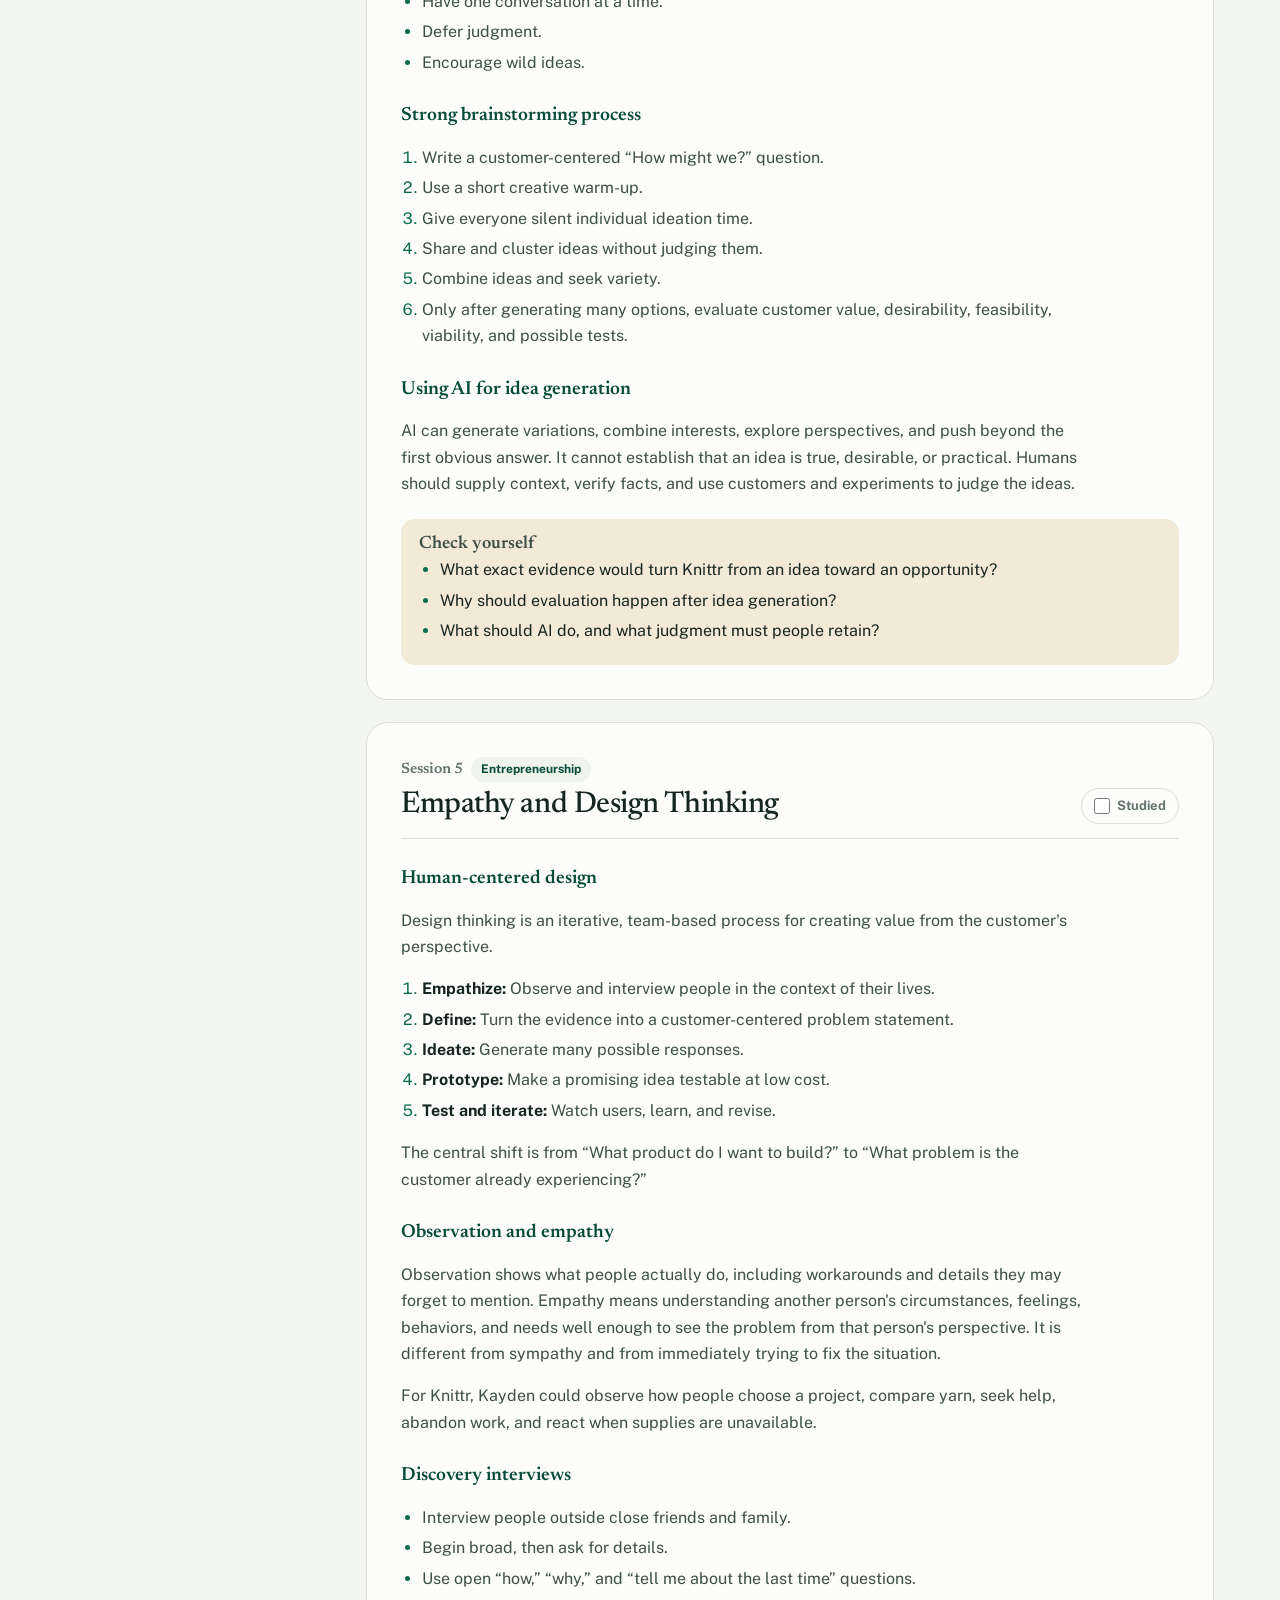
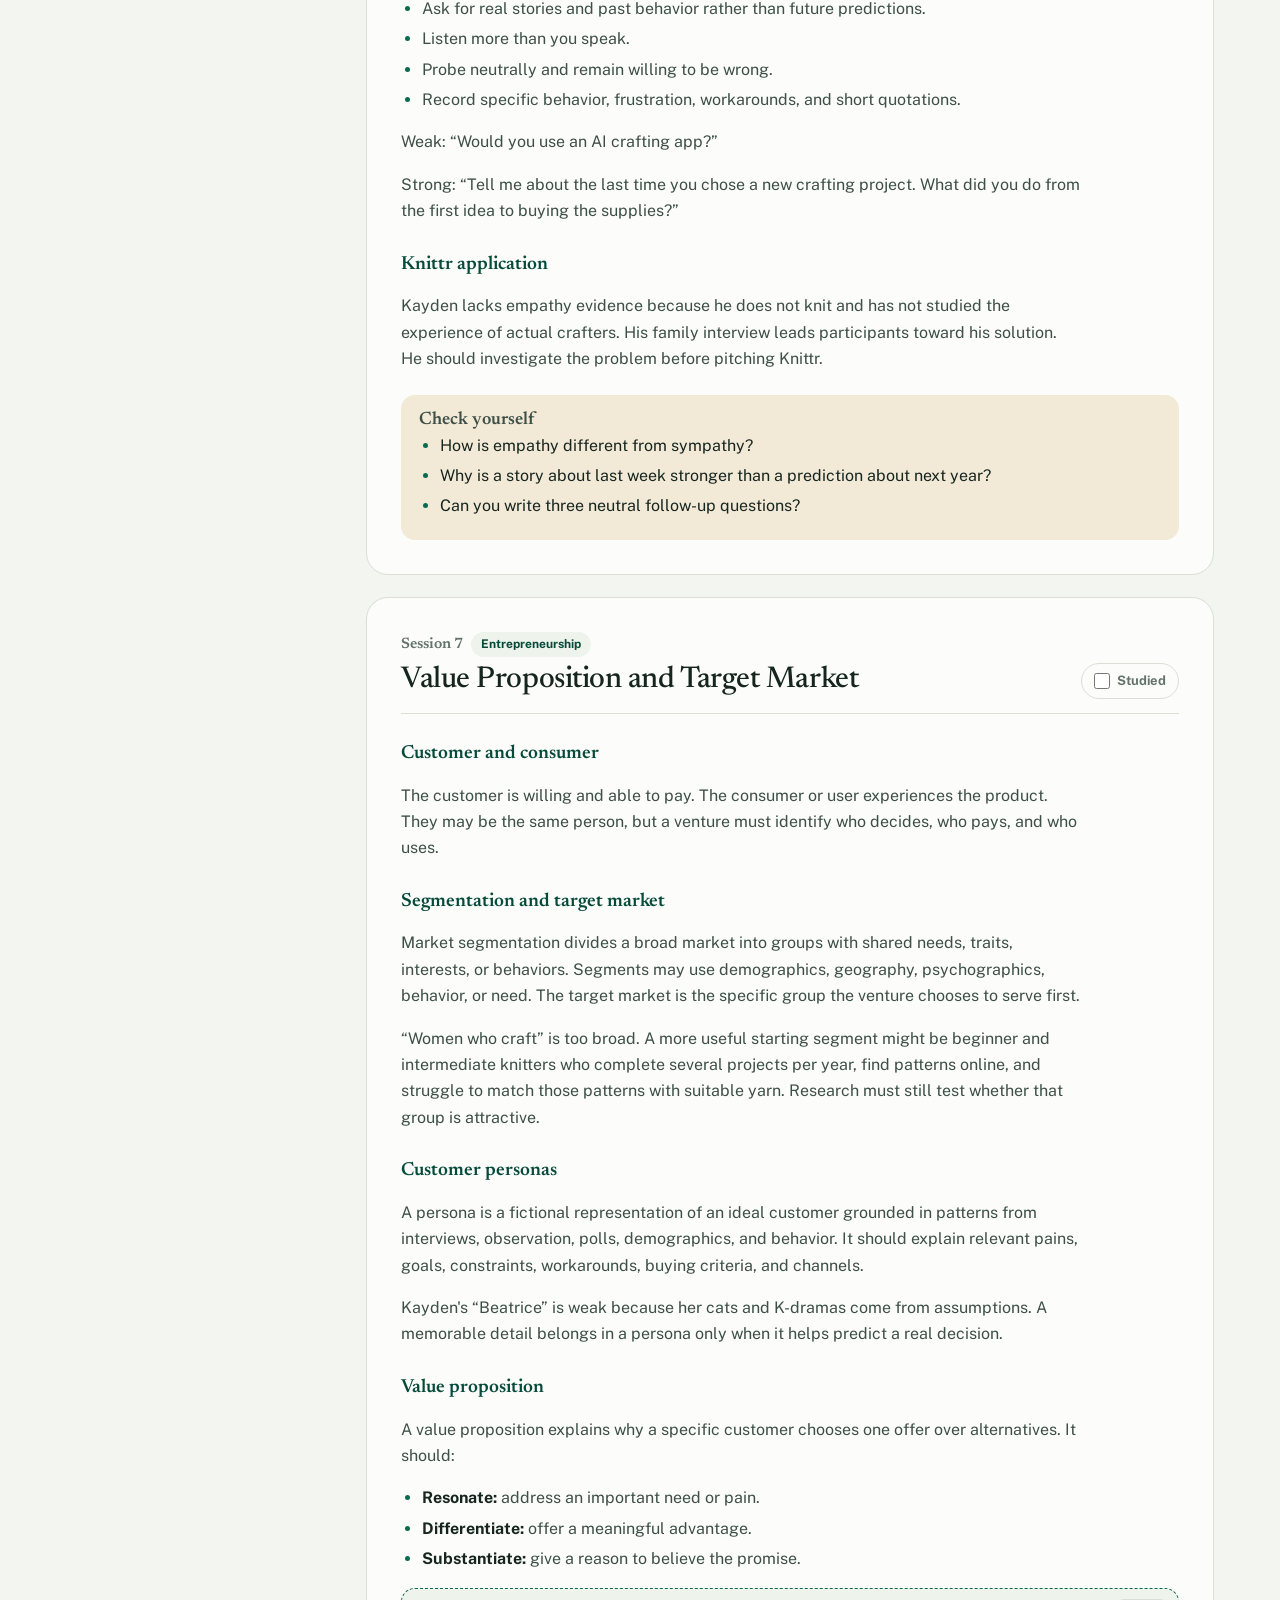
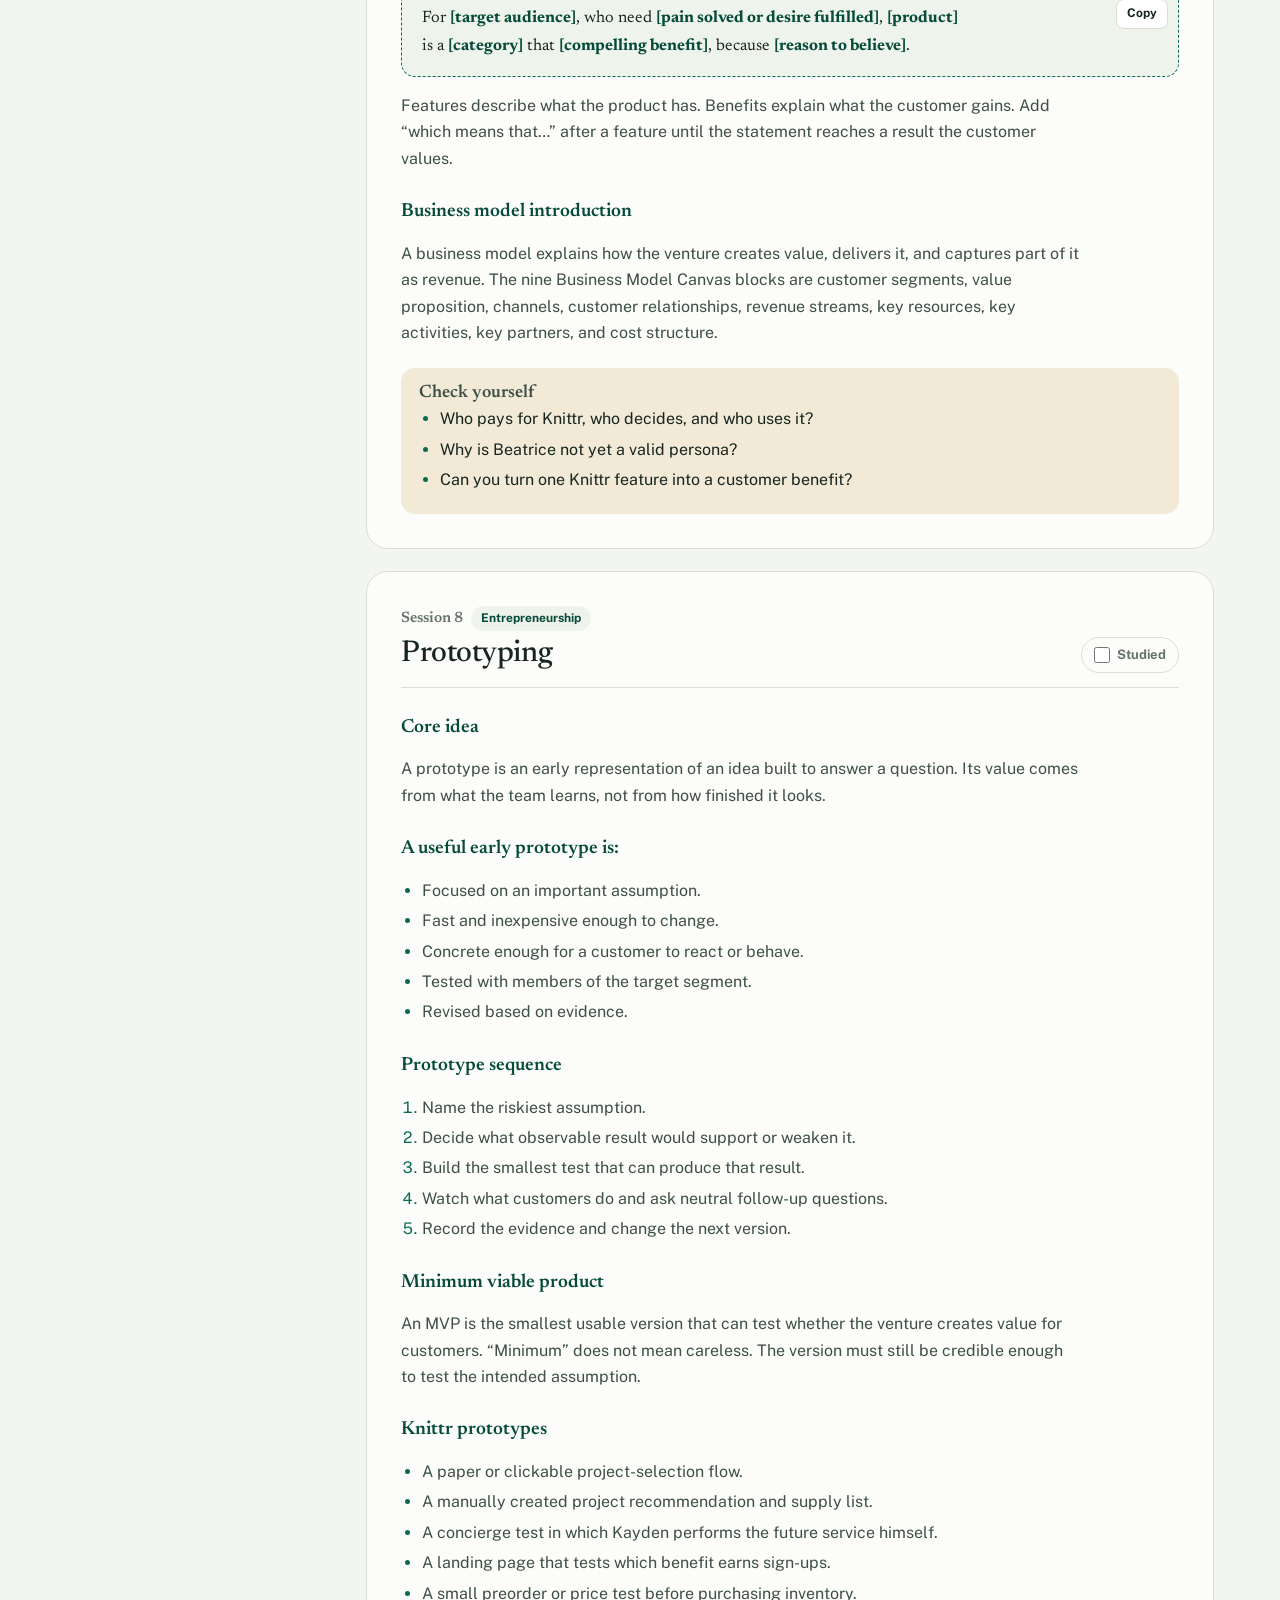
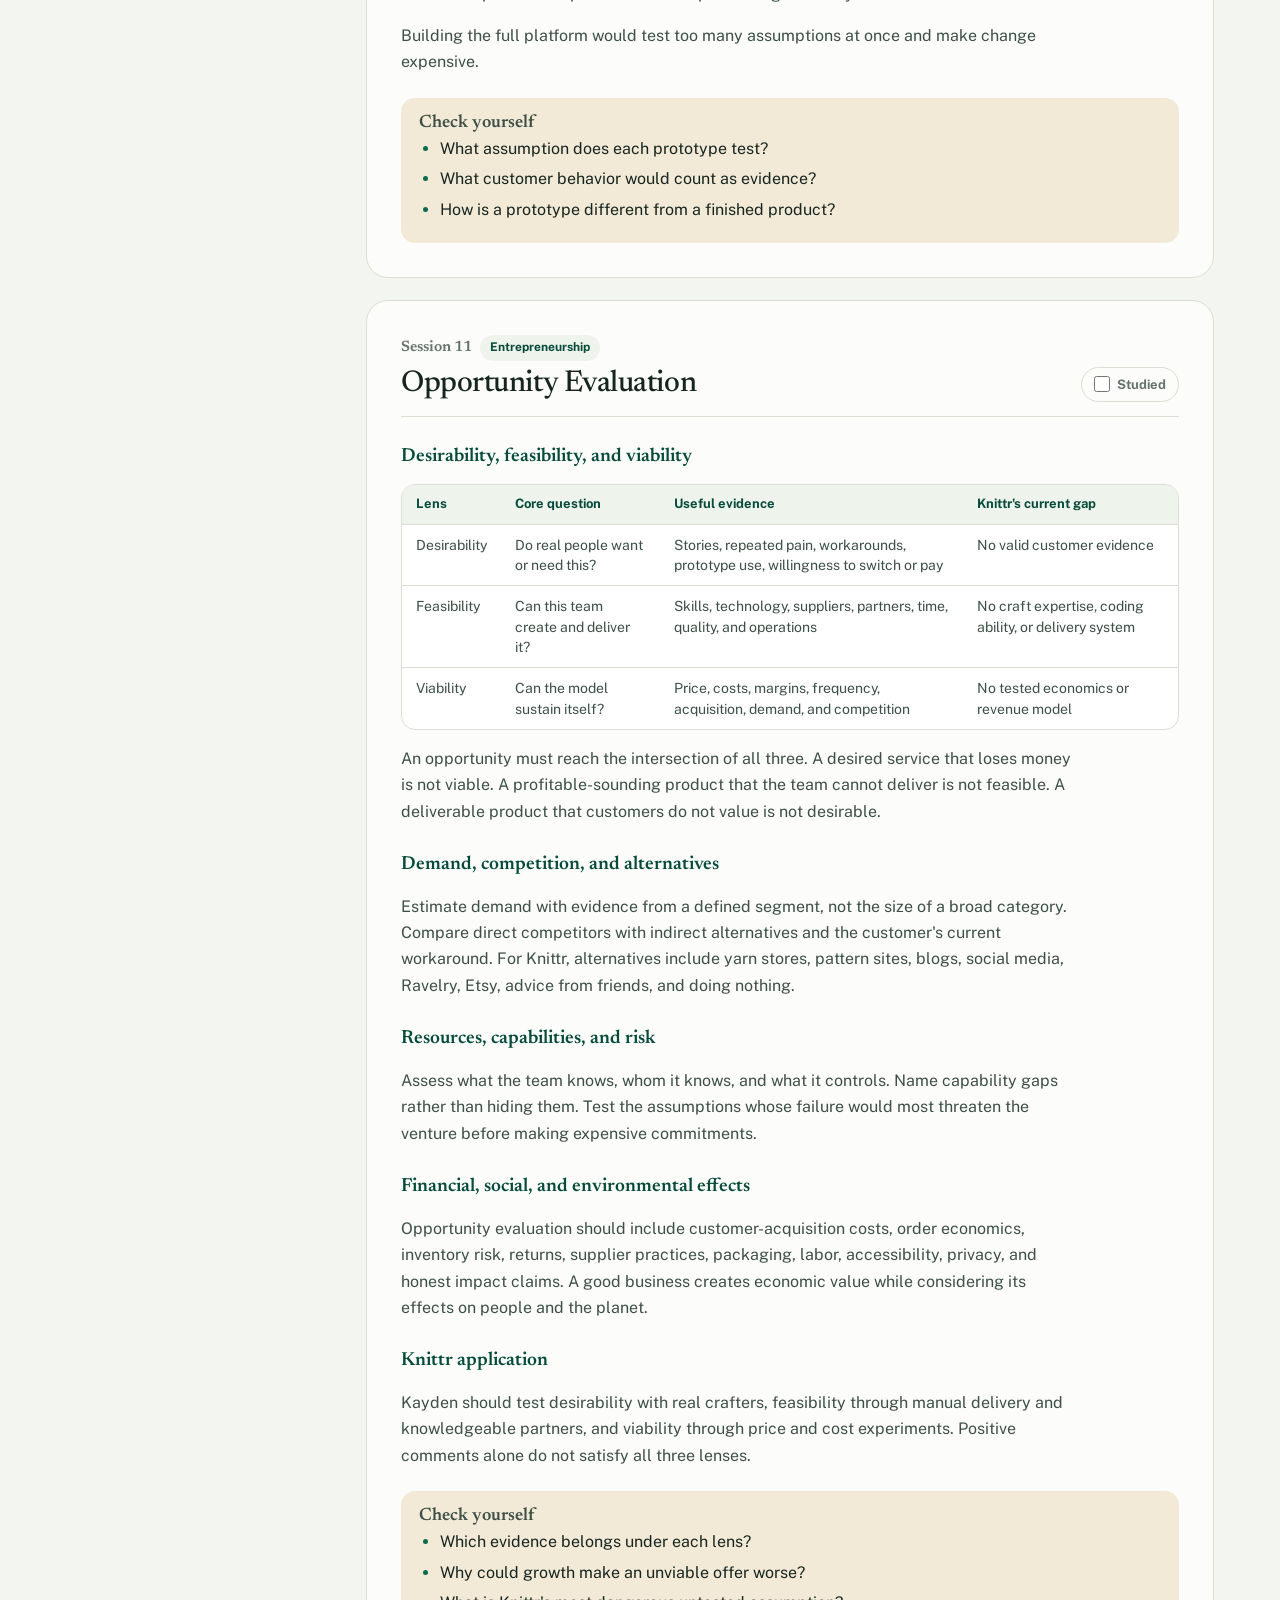
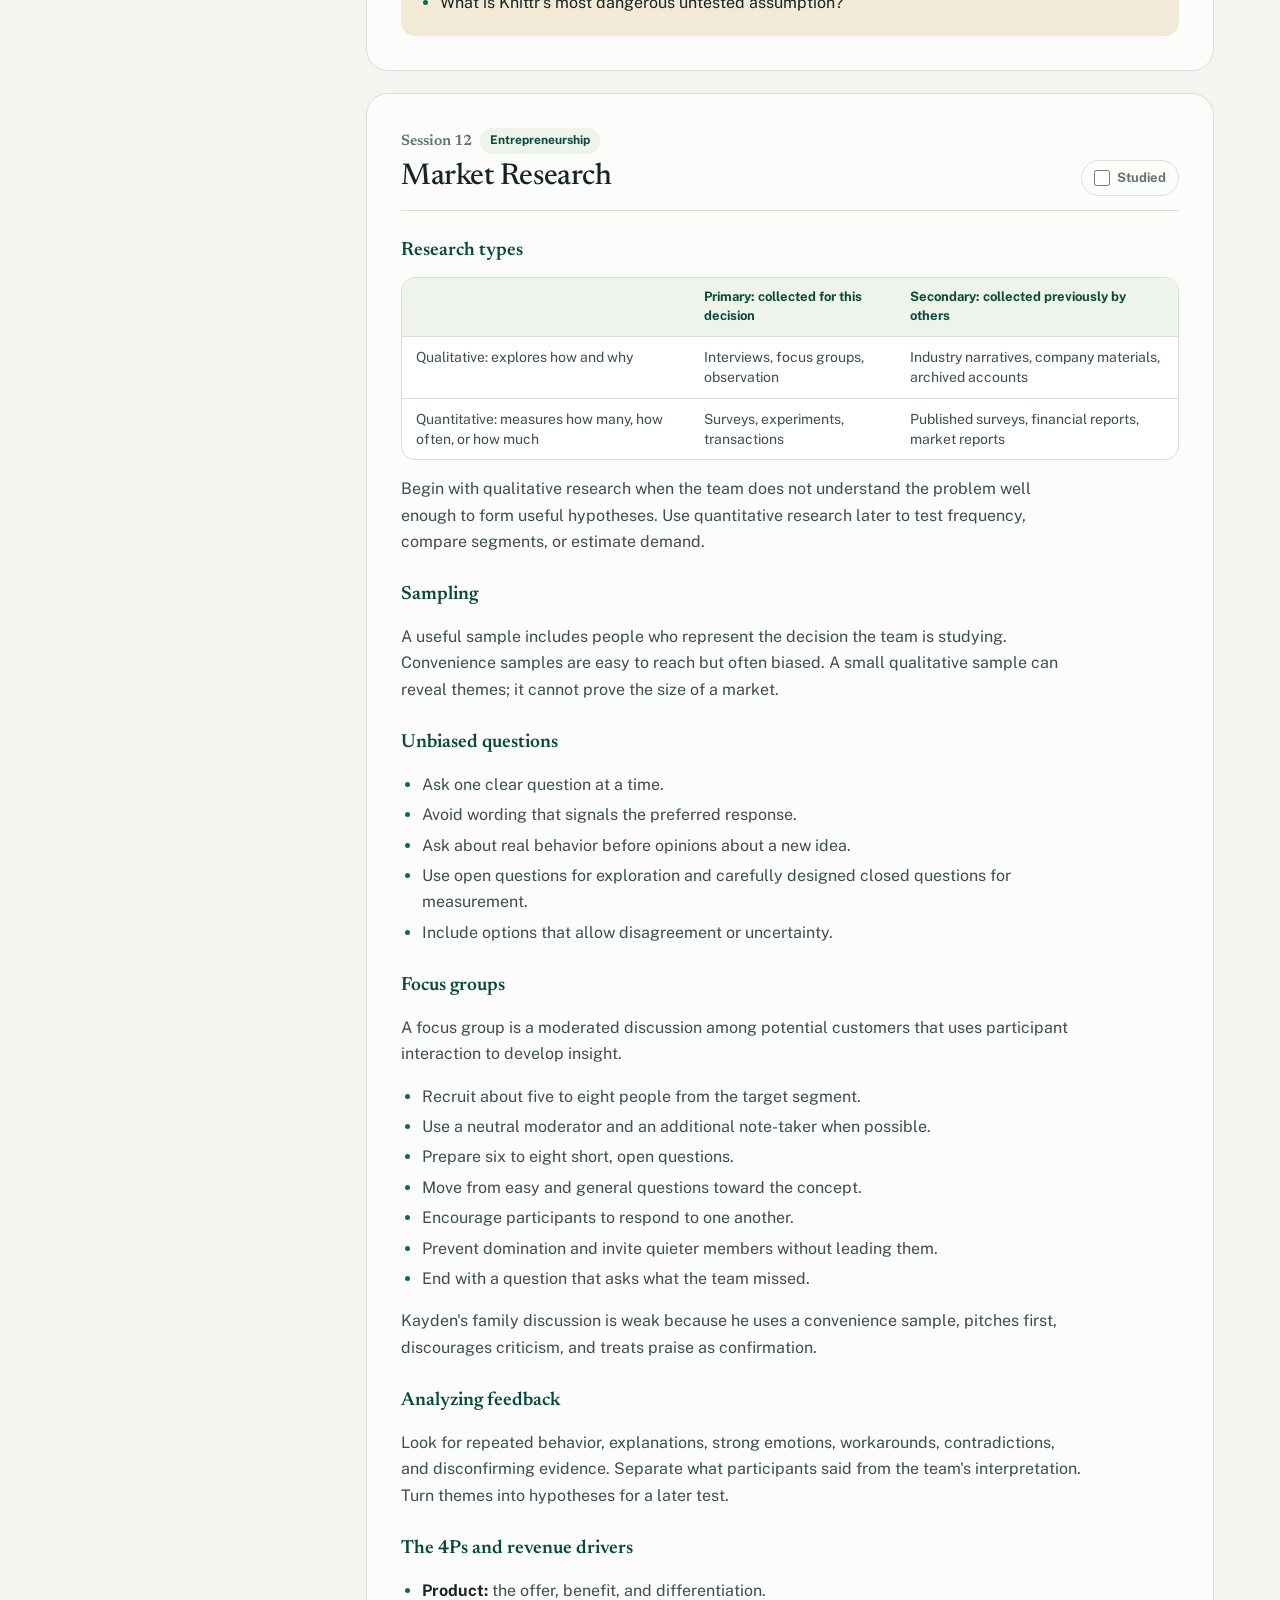
==== commit de5cf048: "Merge remote study-site improvements" ====
--- a/guide.html
+++ b/guide.html
@@ -253,7 +253,7 @@
         <h2>Sessions</h2>
         <ol class="toc" id="toc"><li><a href="#session-1" data-toc="1" data-area="joint"><span class="toc-num">1</span><span class="toc-name">Kickoff and Entrepreneurial Thought and Action</span></a></li><li><a href="#session-2" data-toc="2" data-area="ob"><span class="toc-num">2</span><span class="toc-name">Introduction to Culture and Norms</span></a></li><li><a href="#session-3" data-toc="3" data-area="ent"><span class="toc-num">3</span><span class="toc-name">Problem Solving and Idea Generation</span></a></li><li><a href="#session-4" data-toc="4" data-area="ob"><span class="toc-num">4</span><span class="toc-name">Emotional Intelligence</span></a></li><li><a href="#session-5" data-toc="5" data-area="ent"><span class="toc-num">5</span><span class="toc-name">Empathy and Design Thinking</span></a></li><li><a href="#session-6" data-toc="6" data-area="ob"><span class="toc-num">6</span><span class="toc-name">Positive Teaming and Psychological Safety</span></a></li><li><a href="#session-7" data-toc="7" data-area="ent"><span class="toc-num">7</span><span class="toc-name">Value Proposition and Target Market</span></a></li><li><a href="#session-8" data-toc="8" data-area="ent"><span class="toc-num">8</span><span class="toc-name">Prototyping</span></a></li><li><a href="#session-9" data-toc="9" data-area="joint"><span class="toc-num">9</span><span class="toc-name">Rocket Pitch Presentations</span></a></li><li><a href="#session-10" data-toc="10" data-area="ob"><span class="toc-num">10</span><span class="toc-name">Diversity of Thought and Practice — DiSC</span></a></li><li><a href="#session-11" data-toc="11" data-area="ent"><span class="toc-num">11</span><span class="toc-name">Opportunity Evaluation</span></a></li><li><a href="#session-12" data-toc="12" data-area="ent"><span class="toc-num">12</span><span class="toc-name">Market Research</span></a></li><li><a href="#session-13" data-toc="13" data-area="ob"><span class="toc-num">13</span><span class="toc-name">Inclusion and Identity</span></a></li></ol>
         <h2>Review</h2>
-        <ul class="toc toc-extra"><li><a href="#how-to-use-this-guide">How to use this guide</a></li><li><a href="#knittr-cross-reference-by-subject">Knittr cross-reference by subject</a></li><li><a href="#one-page-rapid-recall">One-page rapid recall</a></li><li><a href="#final-self-test-by-subject">Final self-test by subject</a></li><li><a href="#source-basis">Source basis</a></li><li><a href="#flashcards">Flashcards</a></li></ul>
+        <ul class="toc toc-extra"><li><a href="#how-to-use-this-guide">How to use this guide</a></li><li><a href="#topic-tree-what-connects-to-what">Topic tree: what connects to what</a></li><li><a href="#knittr-cross-reference-by-subject">Knittr cross-reference by subject</a></li><li><a href="#one-page-rapid-recall">One-page rapid recall</a></li><li><a href="#final-self-test-by-subject">Final self-test by subject</a></li><li><a href="#source-basis">Source basis</a></li><li><a href="#flashcards">Flashcards</a></li></ul>
       </details>
     </aside>
 
@@ -379,6 +379,71 @@
 </tr>
 </tbody>
 </table></div></section>
+<section class="part" id="topic-tree-what-connects-to-what"><h2>Topic tree: what connects to what</h2><p>For each branch, know the definition, recognize it in a case, and recommend a specific action.</p>
+<h3>Joint foundation</h3>
+<ul>
+<li><strong>Session 1: Entrepreneurial Thought and Action</strong></li>
+<li><strong>Prediction logic:</strong> Plan around expected return when the future is reasonably knowable.</li>
+<li><strong>Creation logic:</strong> Under uncertainty, start with available means, limit affordable loss, act, learn, and adjust.</li>
+<li><strong>Connection:</strong> This logic powers research, prototypes, and opportunity tests.</li>
+<li><strong>Session 9: Rocket Pitch</strong></li>
+<li><strong>Core chain:</strong> Customer → problem → solution → benefit → difference → reason to believe → next step.</li>
+<li><strong>Delivery:</strong> Divide ideas clearly, rehearse handoffs, and use feedback to revise the argument.</li>
+</ul>
+<h3>Entrepreneurship</h3>
+<ul>
+<li><strong>Session 3: Problem Solving and Idea Generation</strong></li>
+<li>Idea versus opportunity; customer problem and workaround.</li>
+<li>“How might we?” framing; generate many ideas and defer judgment before evaluating.</li>
+<li>Use AI to expand options; use people and evidence to judge them.</li>
+<li><strong>Session 5: Empathy and Design Thinking</strong></li>
+<li>Empathy and observation; neutral interviews about specific past behavior.</li>
+<li>Needs, frustrations, actions, workarounds, and contradictions.</li>
+<li>Empathize → define → ideate → prototype → test → iterate.</li>
+<li><strong>Session 7: Value Proposition and Target Market</strong></li>
+<li>Customer, consumer, payer, and decision-maker.</li>
+<li>Segmentation, first target market, and evidence-based persona.</li>
+<li>Resonate, differentiate, substantiate; create, deliver, and capture value.</li>
+<li><strong>Session 8: Prototyping</strong></li>
+<li>Riskiest assumption; smallest credible learning test.</li>
+<li>Observable customer behavior, feedback, iteration, and MVP.</li>
+<li><strong>Session 11: Opportunity Evaluation</strong></li>
+<li>Desirability: do customers care enough to act?</li>
+<li>Feasibility: can the team and partners deliver reliably?</li>
+<li>Viability: can price, demand, costs, and margins sustain the model?</li>
+<li>Alternatives, resources, risks, and financial, social, and environmental impact.</li>
+<li><strong>Session 12: Market Research</strong></li>
+<li>Primary versus secondary; qualitative versus quantitative.</li>
+<li>Methods, sampling, unbiased questions, and disconfirming evidence.</li>
+<li>Product, price, place, promotion, and revenue drivers.</li>
+</ul>
+<h3>Organizational Behavior</h3>
+<ul>
+<li><strong>Session 2: Culture and Norms</strong></li>
+<li>Shared values, assumptions, and repeated behavior.</li>
+<li>Formal rules versus informal norms; visible artifacts versus invisible beliefs.</li>
+<li>Team charters and consistent reinforcement.</li>
+<li><strong>Session 4: Emotional Intelligence</strong></li>
+<li>Self-awareness → self-management → social awareness → relationship management.</li>
+<li>Respond instead of react; trust = authenticity + logic + empathy.</li>
+<li><strong>Session 6: Positive Teaming and Psychological Safety</strong></li>
+<li>Performance + learning and adaptability + member well-being and growth.</li>
+<li>Safety for questions, dissent, uncertainty, and error reporting without lower standards.</li>
+<li>Constructive conflict, productive failure, process gains and losses.</li>
+<li>Team design, launch or relaunch, and process management.</li>
+<li><strong>Session 10: Diversity of Thought and Practice — DiSC</strong></li>
+<li><strong>D:</strong> results and speed. <strong>I:</strong> energy and persuasion.</li>
+<li><strong>S:</strong> patience and support. <strong>C:</strong> evidence and quality.</li>
+<li>Flex communication and avoid stereotypes.</li>
+<li><strong>Session 13: Inclusion and Identity</strong></li>
+<li>Personal and social identity; visible and invisible differences.</li>
+<li>Diversity asks who is present; inclusion asks who has influence; belonging asks who feels accepted.</li>
+<li>Bias, assumptions, faultlines, airtime, meaningful roles, and transparent decisions.</li>
+</ul>
+<h3>The course-wide chain</h3>
+<blockquote class="template">
+<p>Understand people → define a meaningful problem → generate options → choose a target and value proposition → prototype the riskiest assumption → collect evidence → evaluate the opportunity → pitch it clearly → build a team where different people can contribute and learn.</p>
+</blockquote></section>
 <section class="part part-sessions" id="joint-sessions" data-area="joint"><h2>Joint sessions</h2><article class="session" id="session-1" data-area="joint" data-session="1"><header class="session-head"><div class="session-meta"><span class="num">Session 1</span><span class="area area-joint">Joint</span></div><h3>Kickoff and Entrepreneurial Thought and Action</h3><label class="studied"><input type="checkbox" id="studied-1" data-studied="1"> Studied</label></header><h4>Core idea</h4>
 <p>Entrepreneurial Thought and Action, or ET&amp;A, helps entrepreneurs choose how to act when the future is uncertain. It combines prediction logic with creation or effectual logic, often called CreAction in the course.</p>
 <div class="table-wrap"><table>
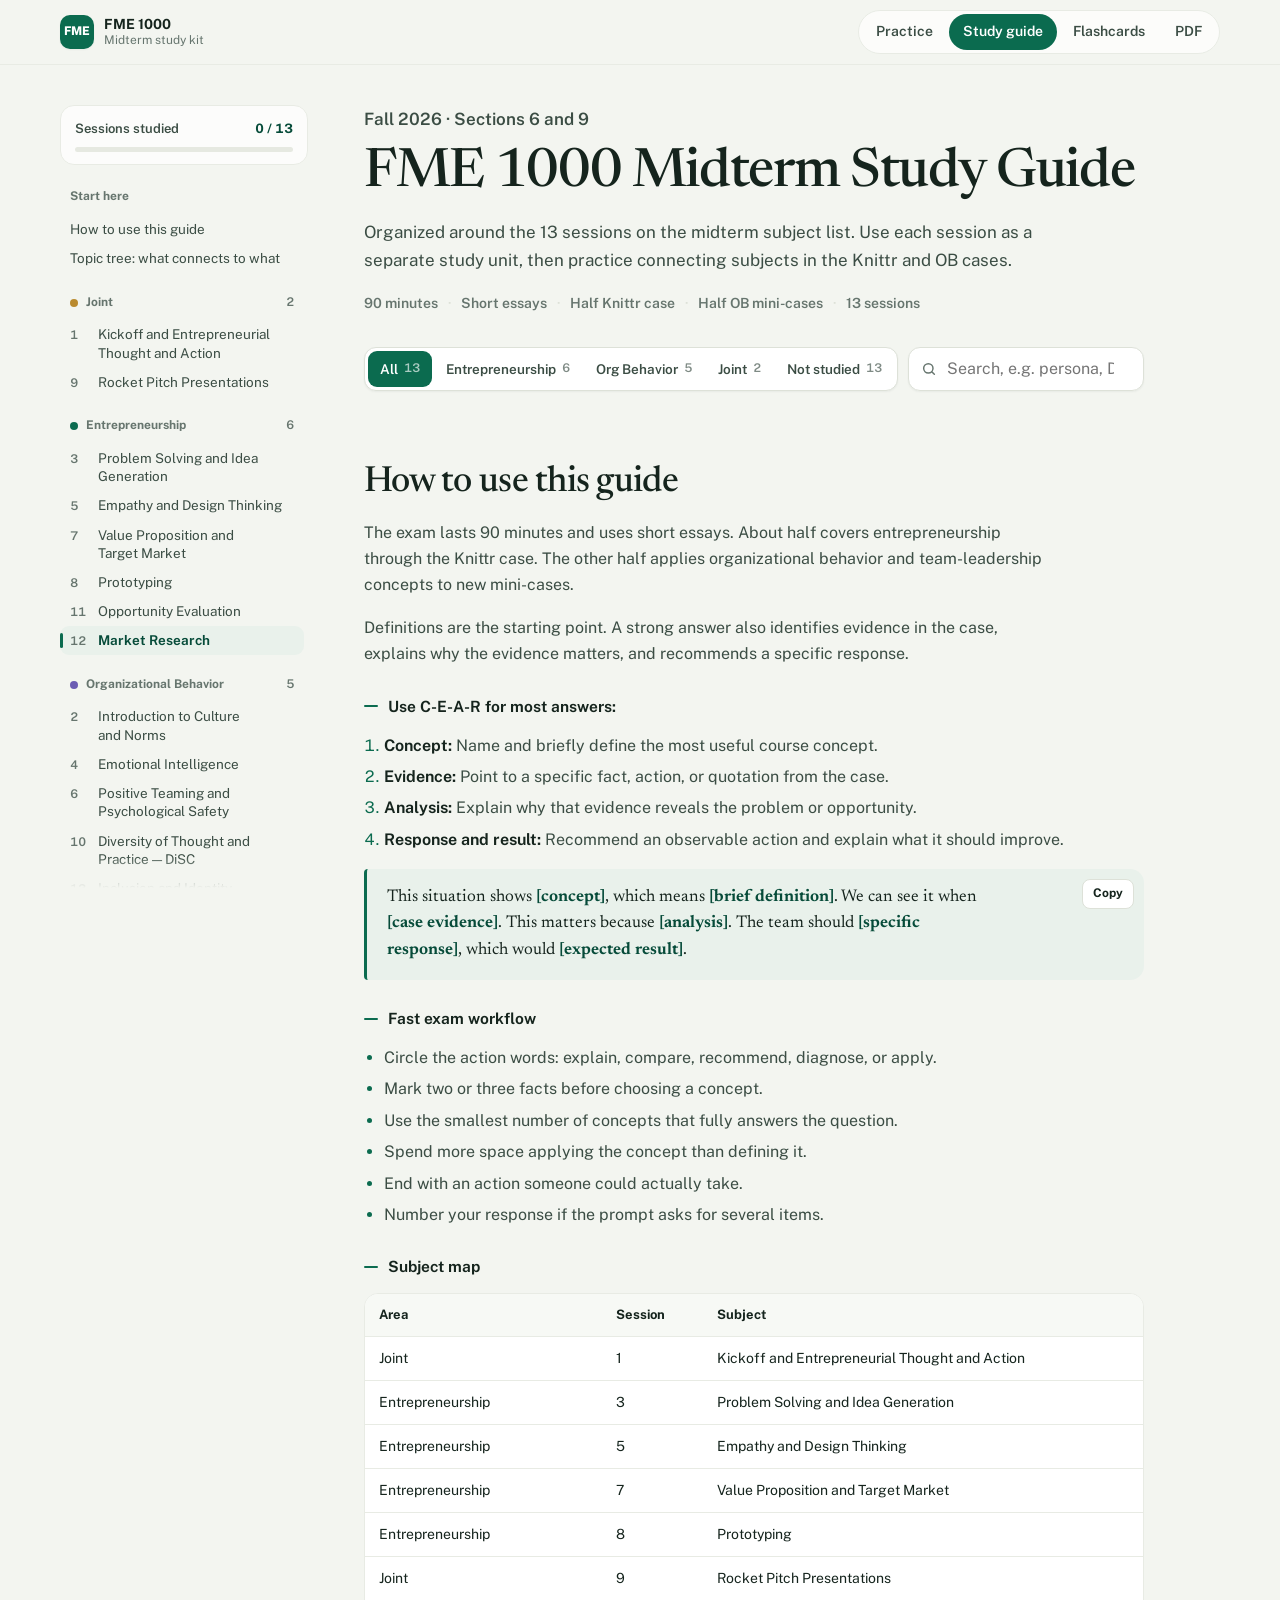
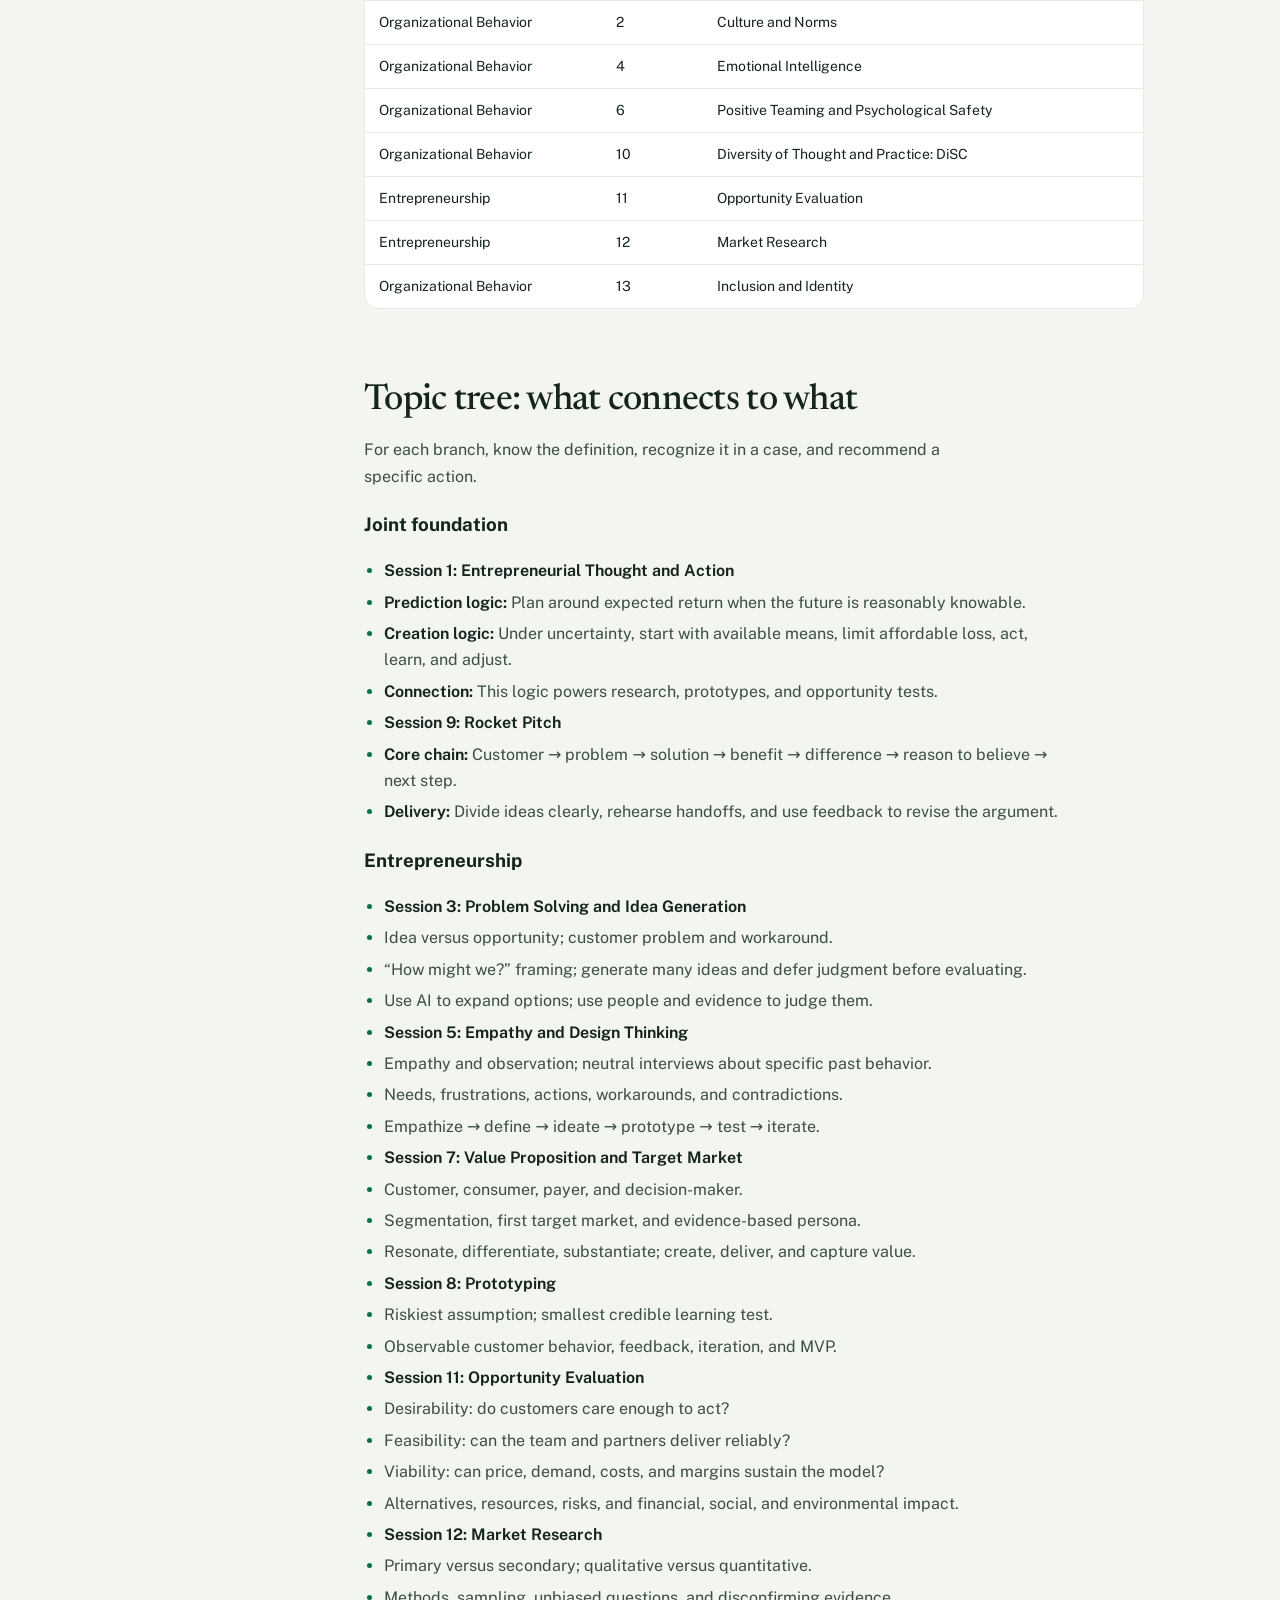
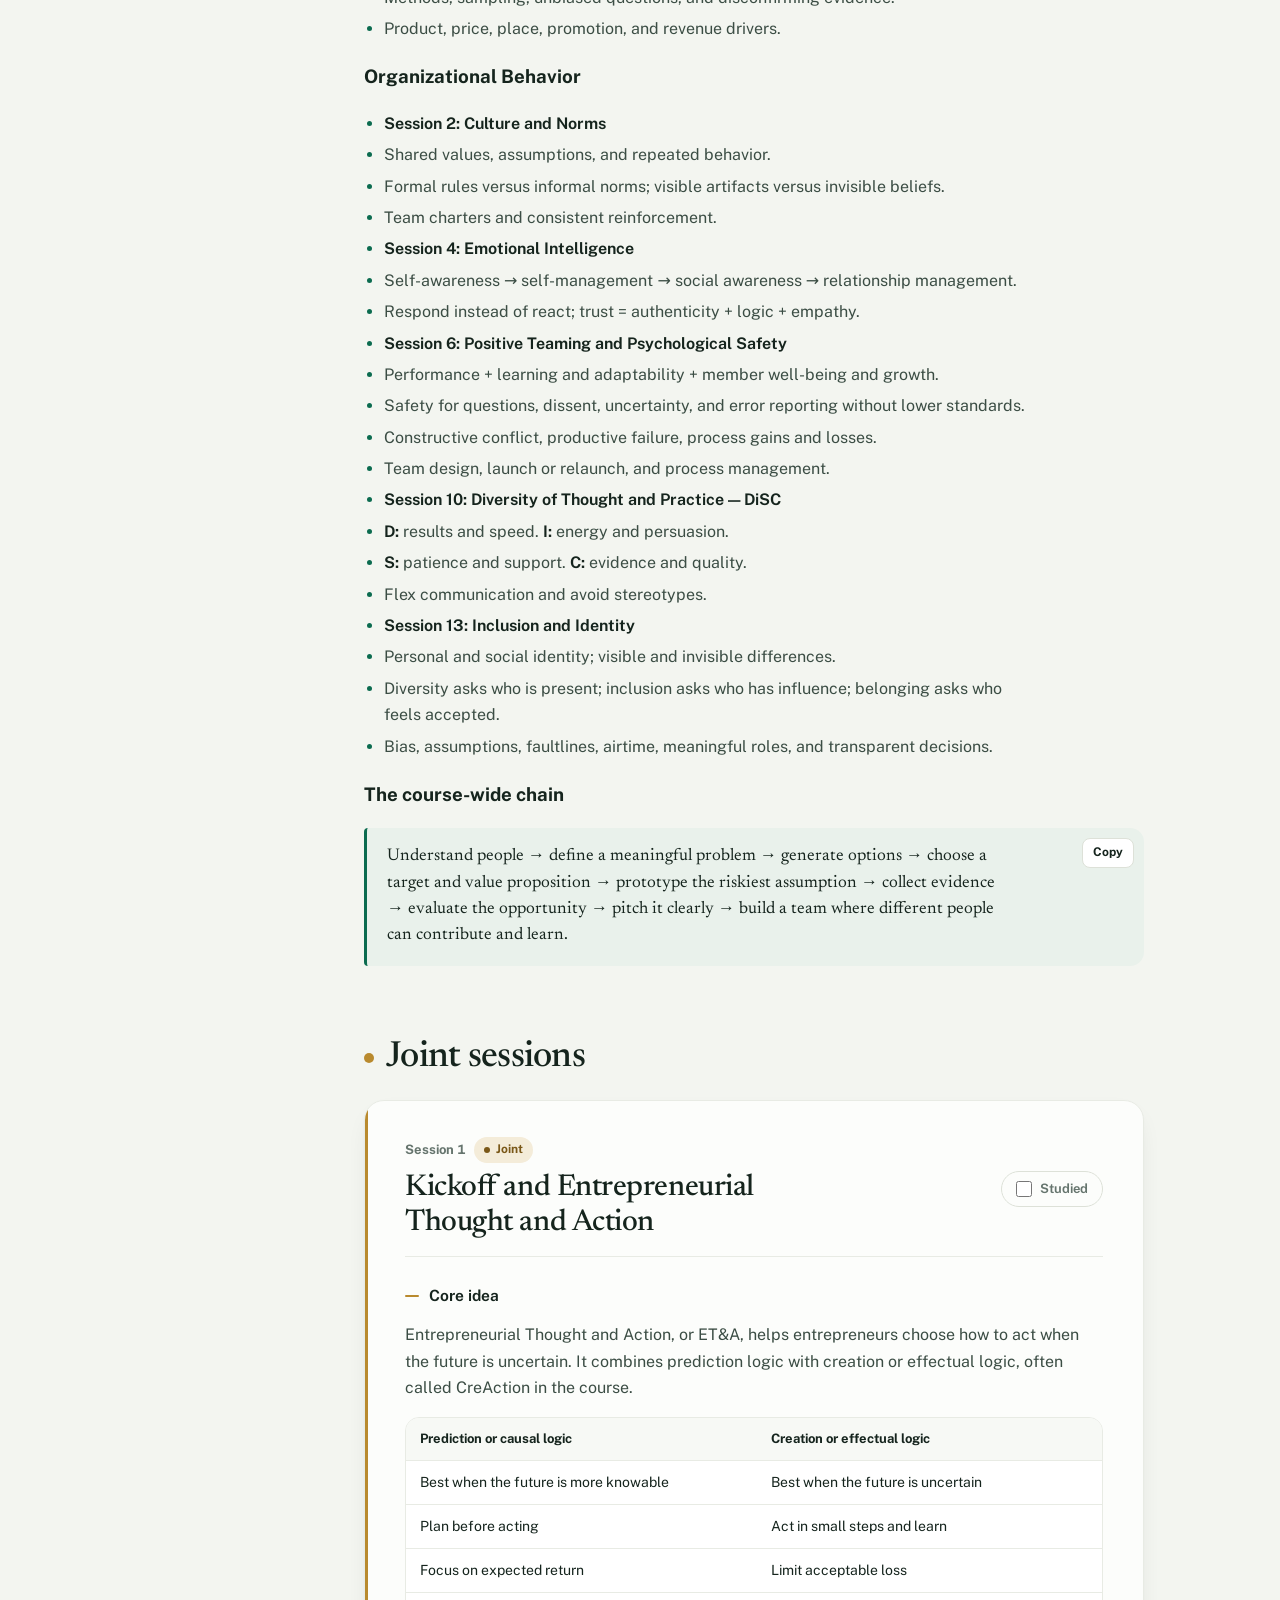
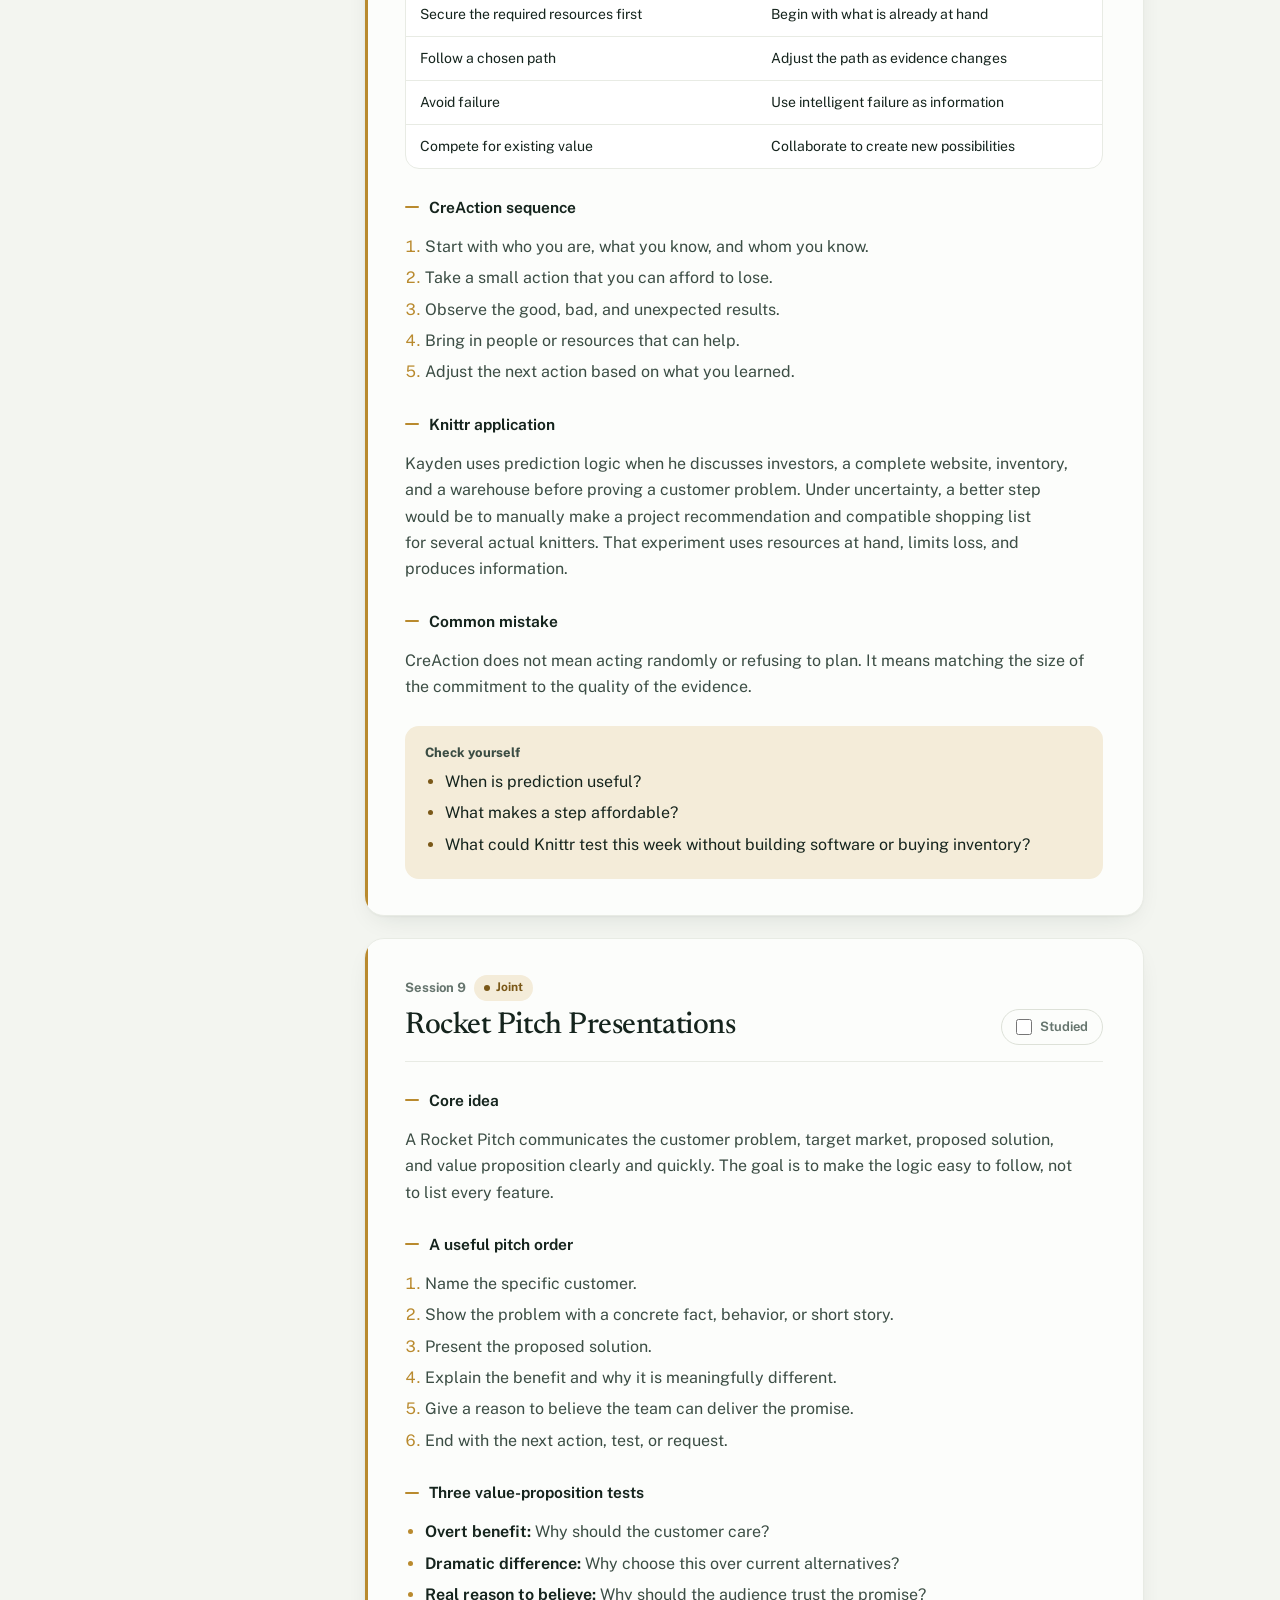
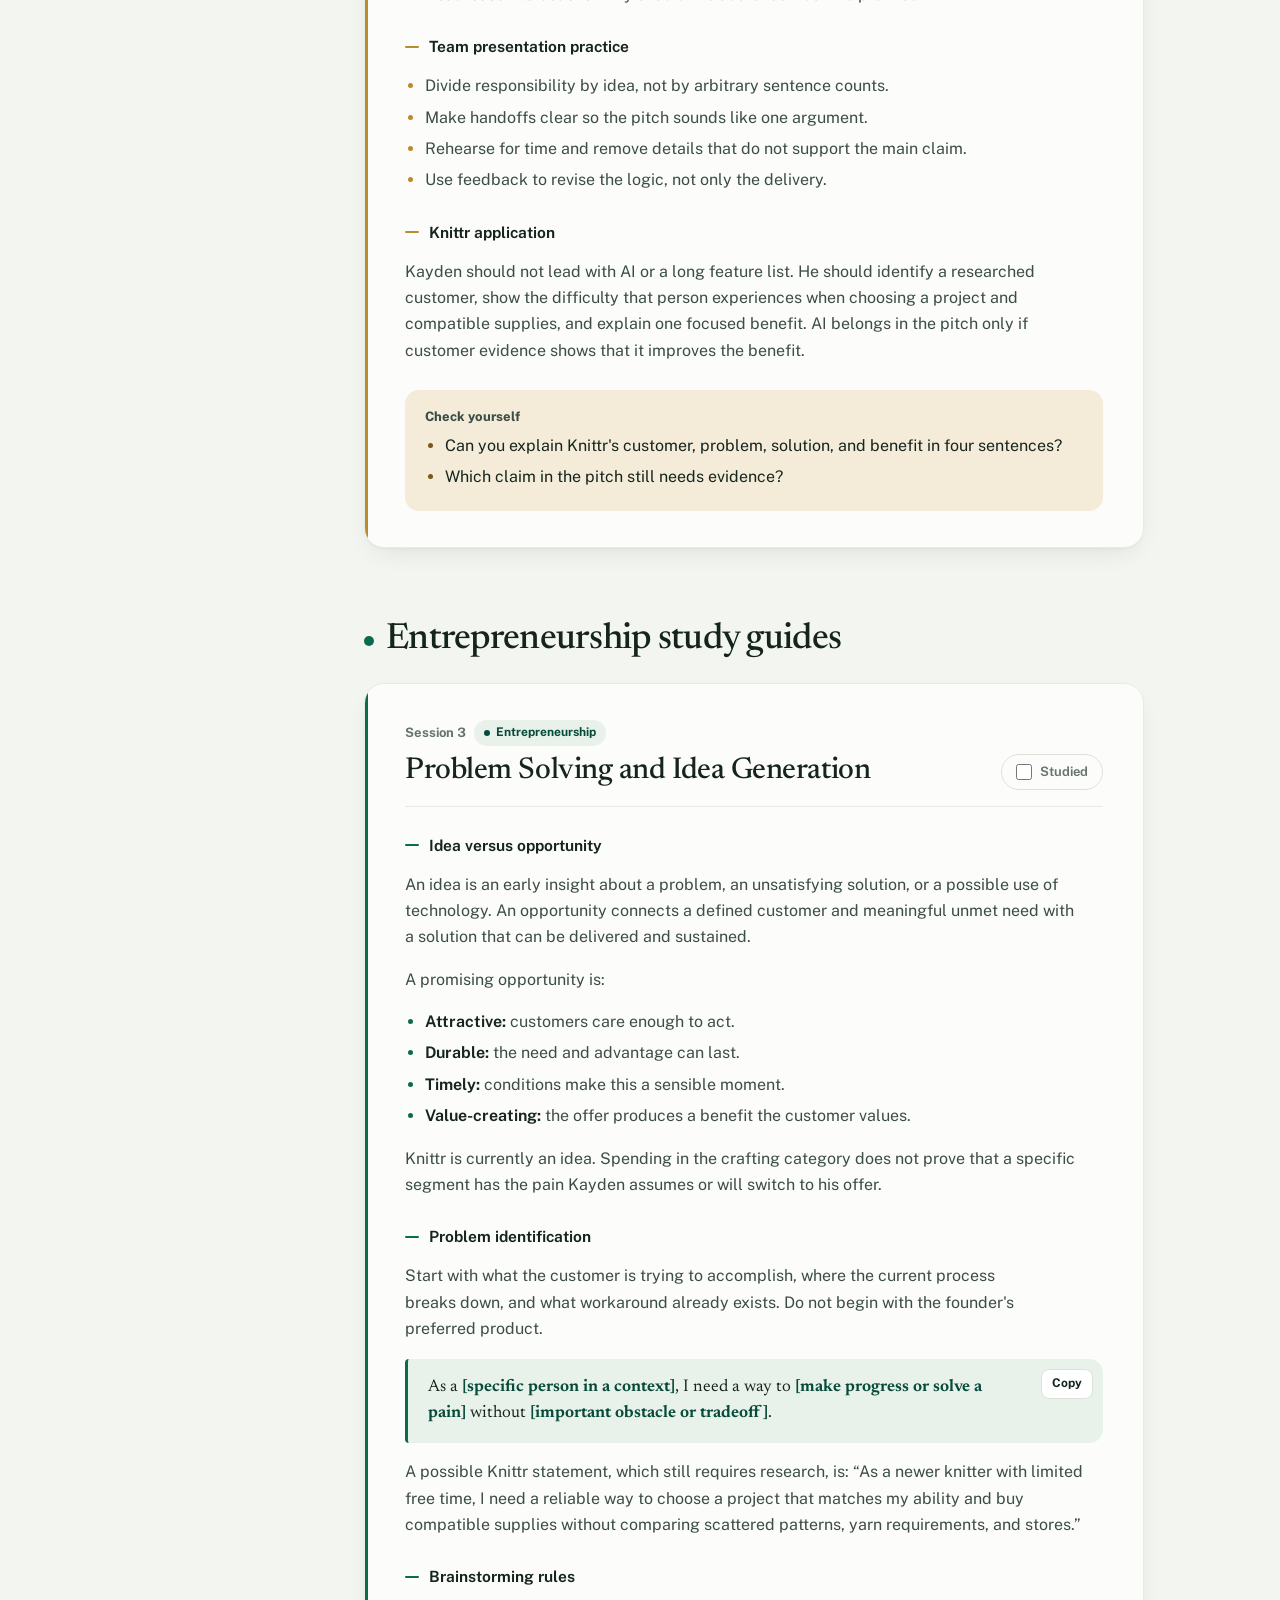
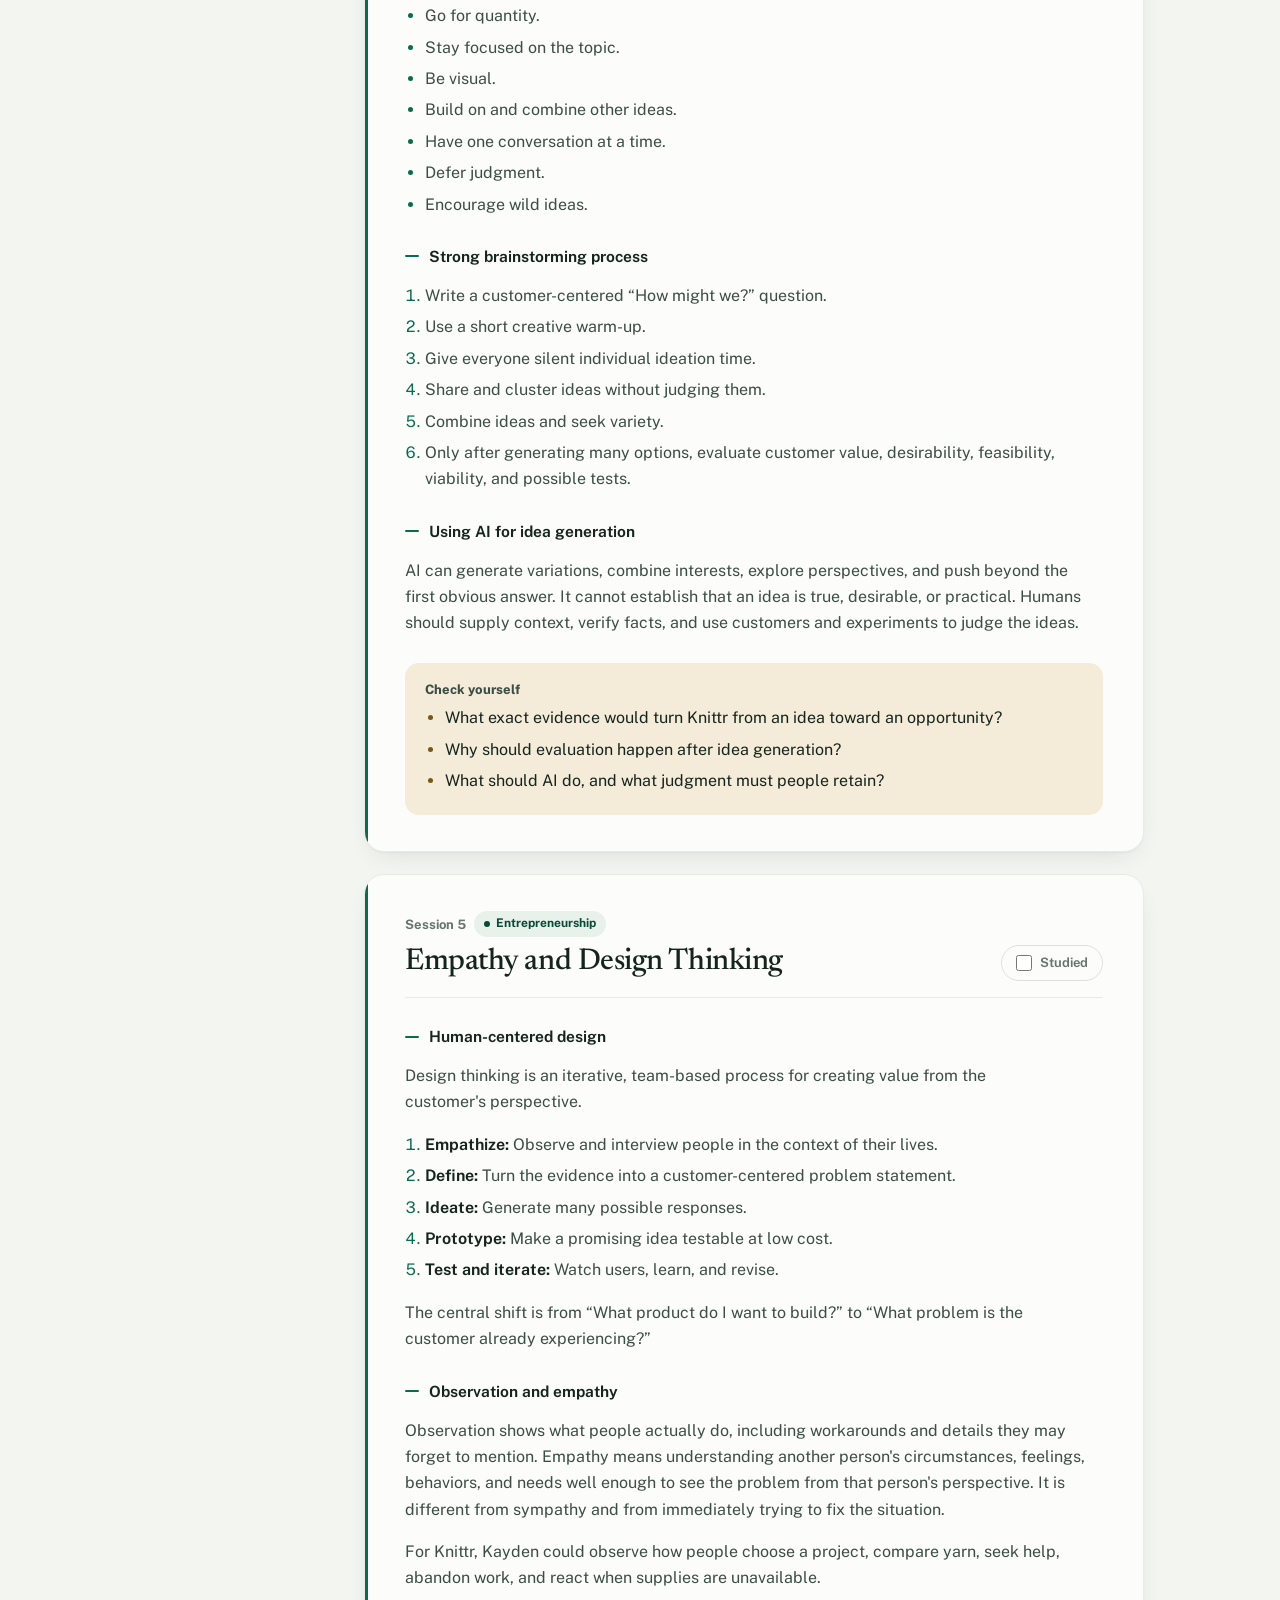
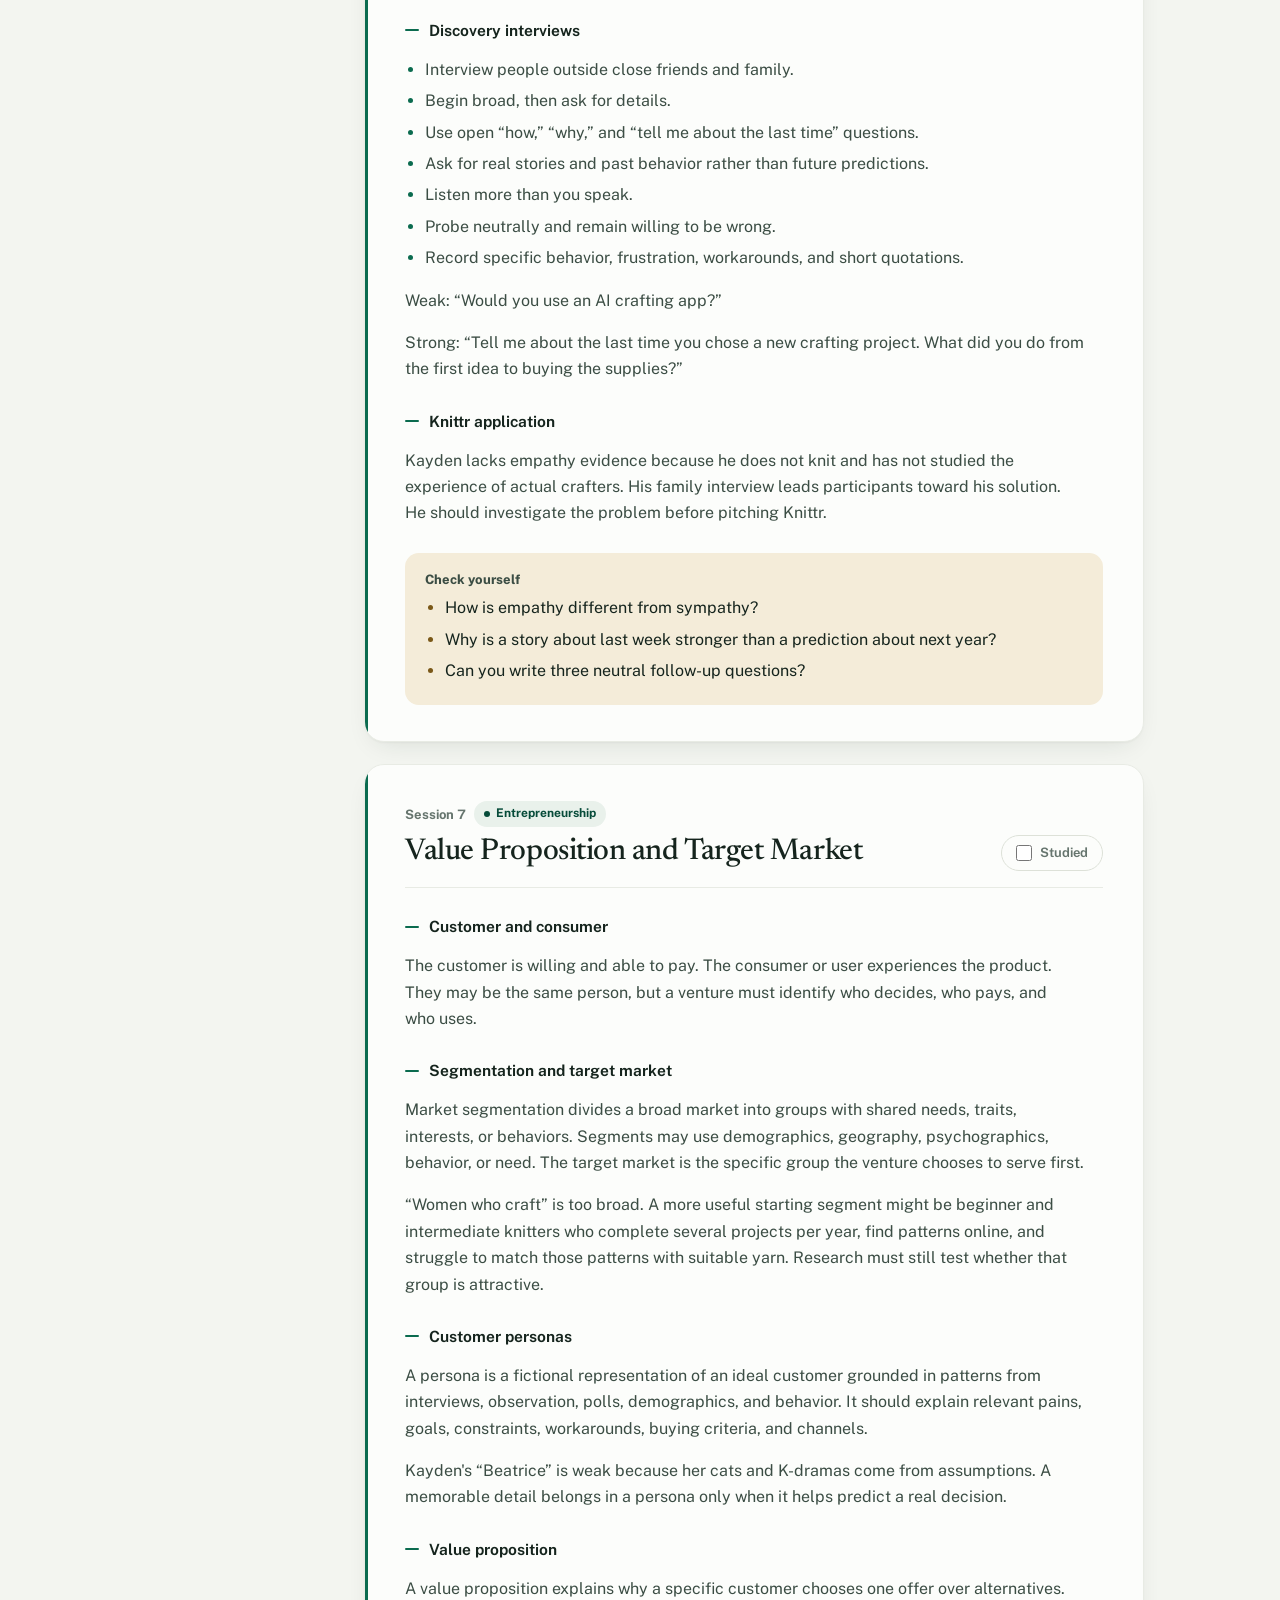
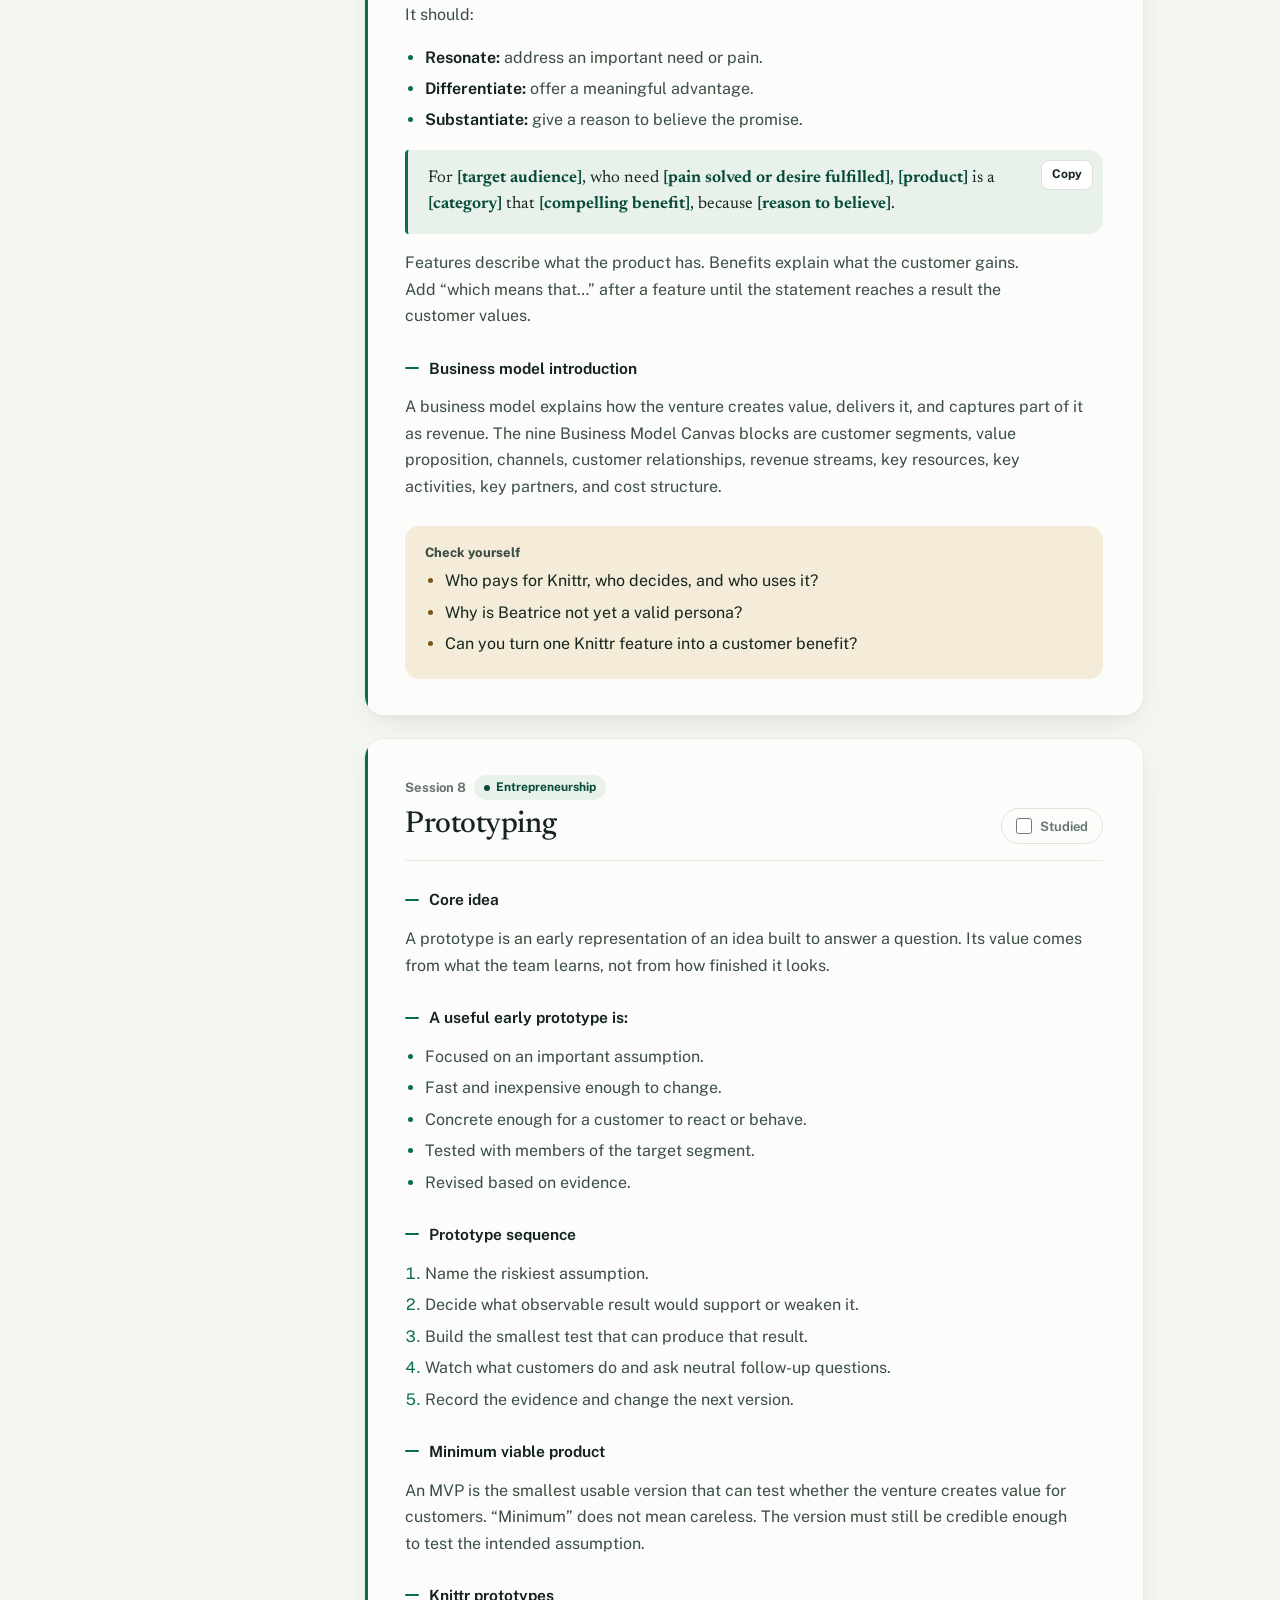
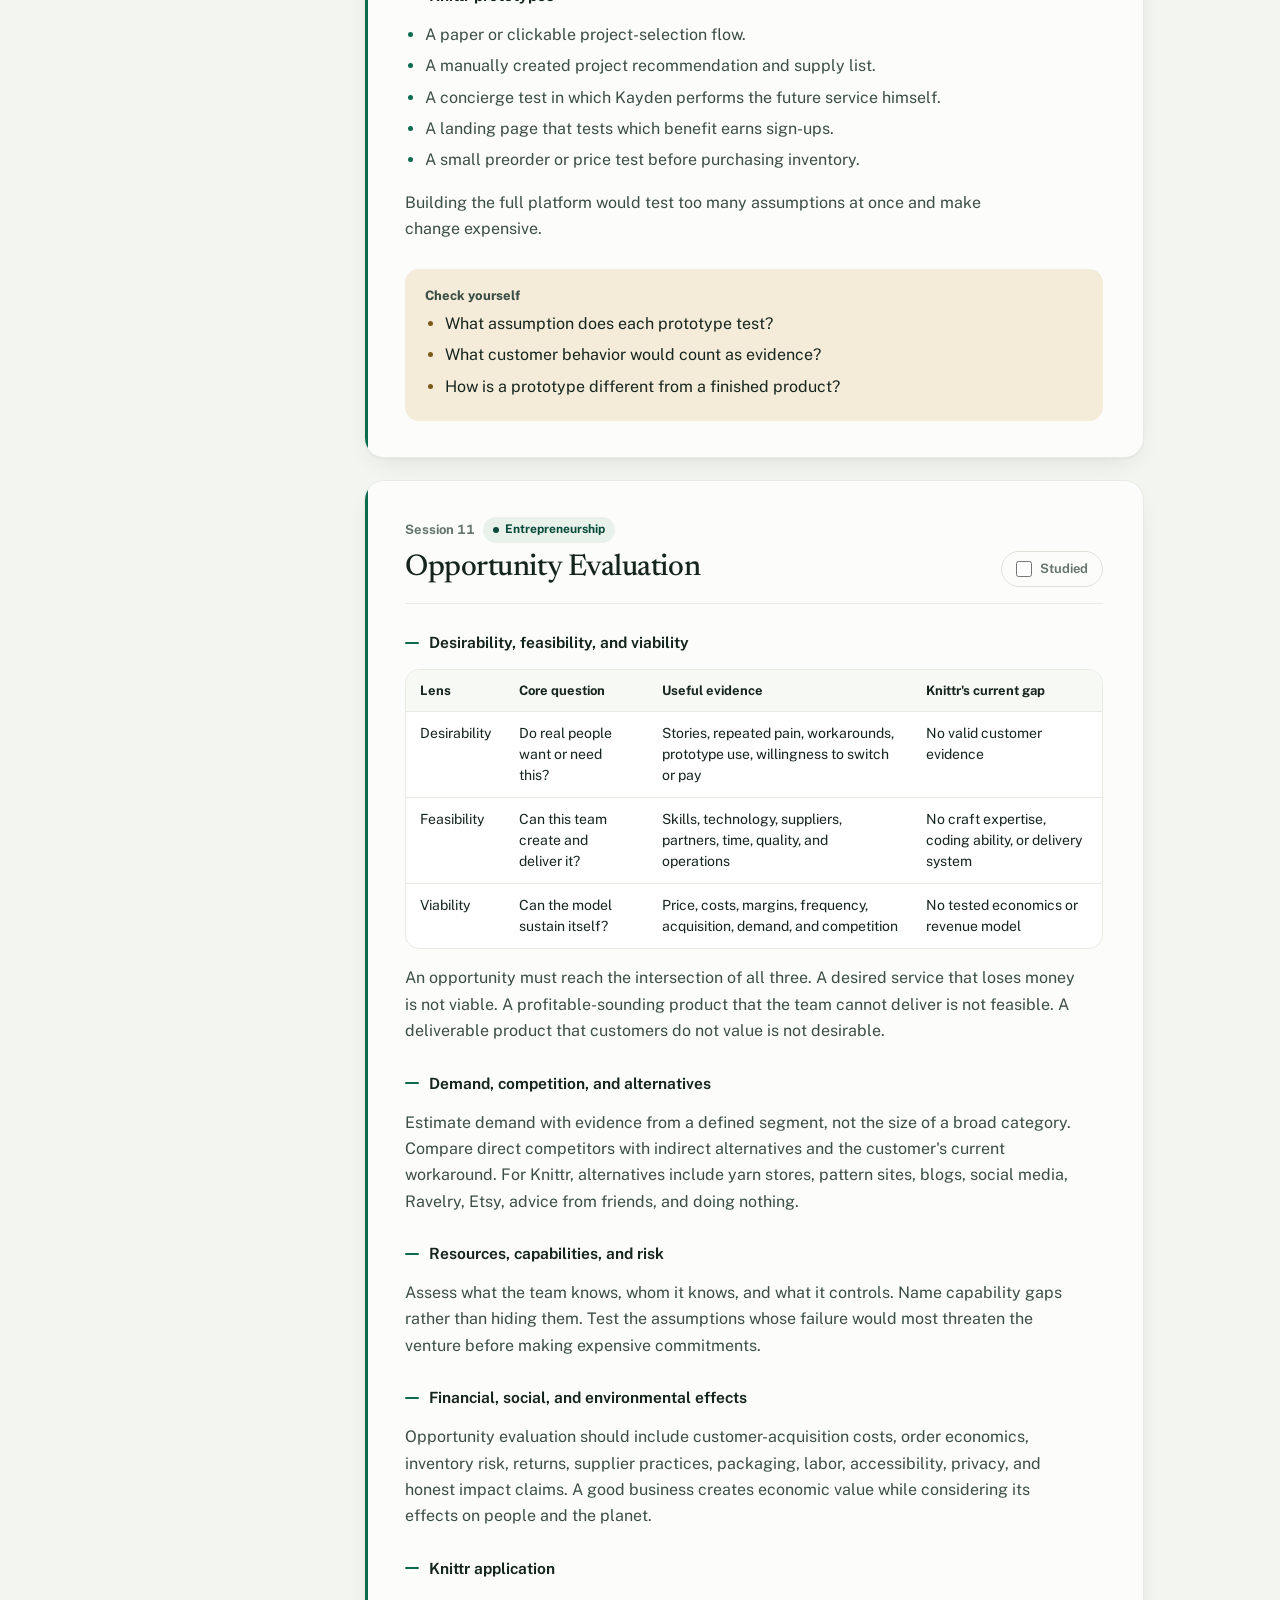
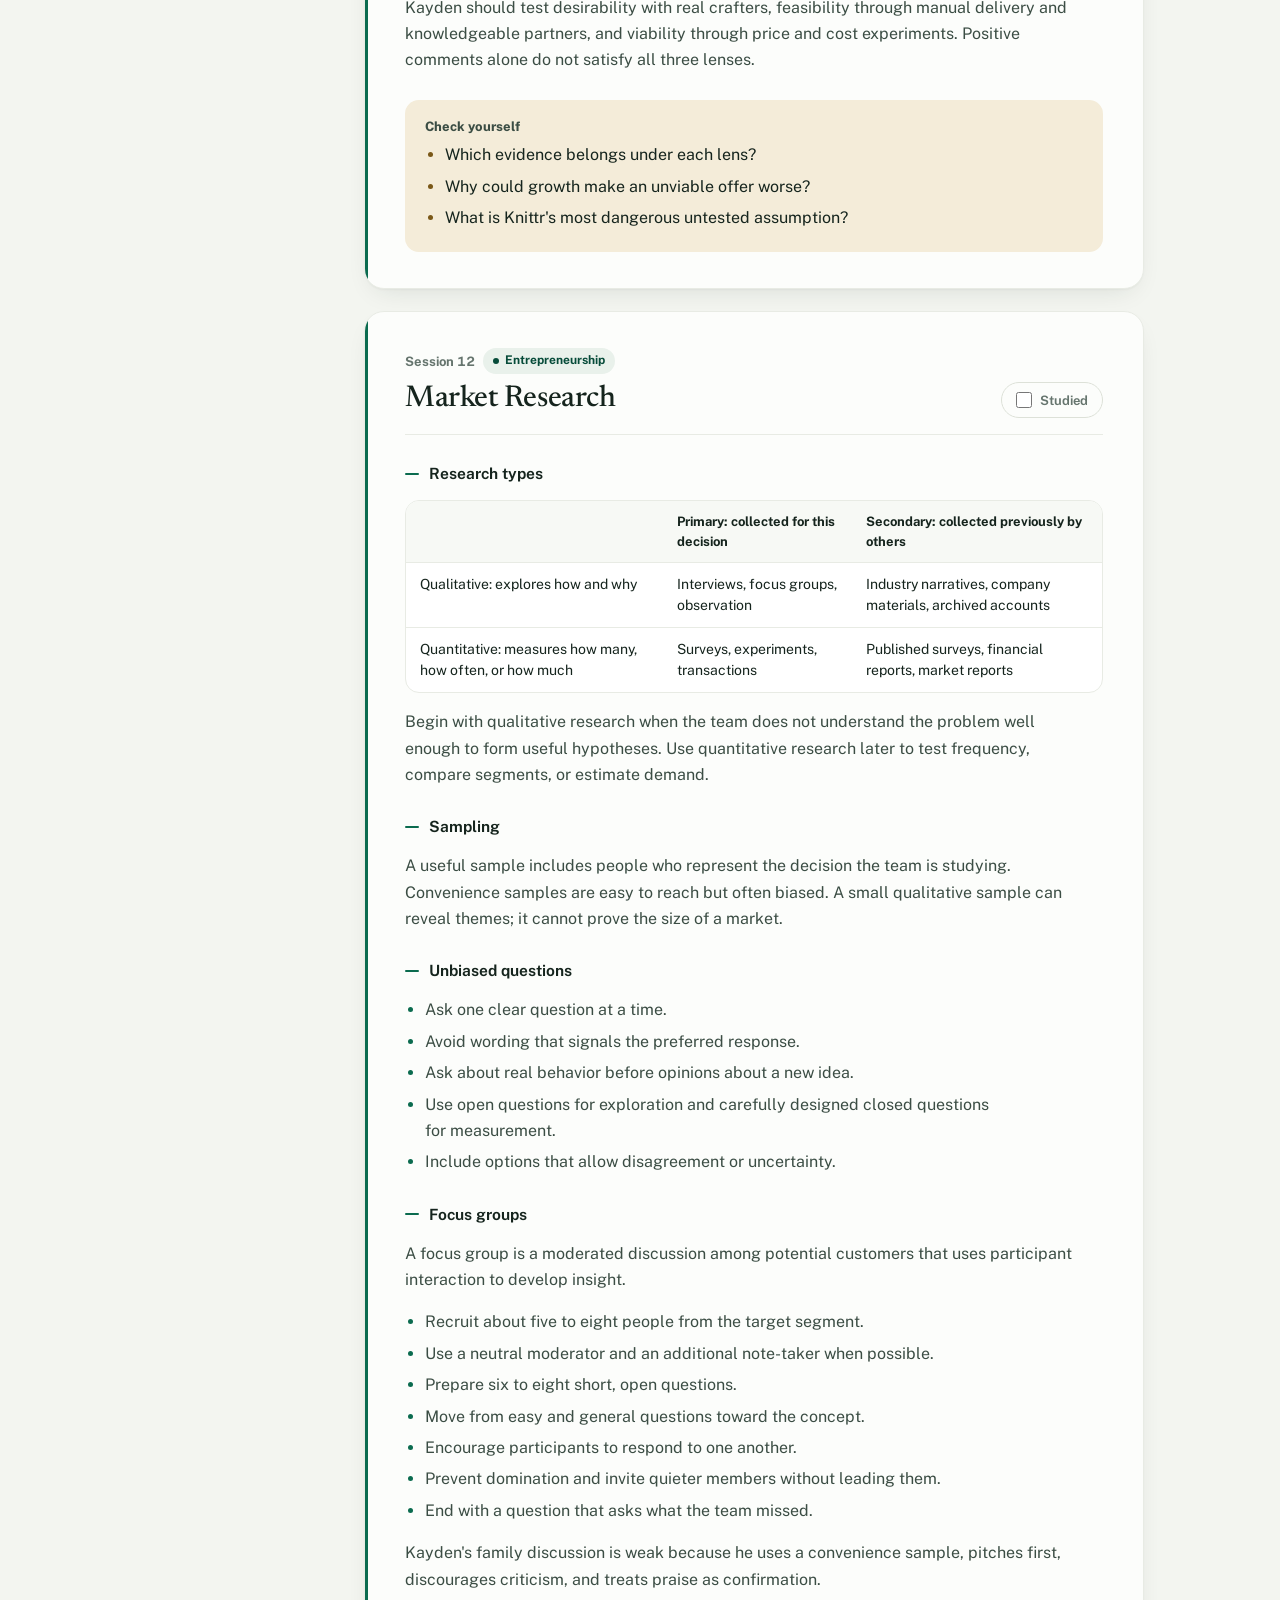
==== commit 130a14a1: "Redesign study site UI and fix guide outline links - Outline links to review sections now work while" ====
--- a/guide.html
+++ b/guide.html
@@ -8,228 +8,197 @@
   <link rel="preconnect" href="https://fonts.googleapis.com">
   <link rel="preconnect" href="https://fonts.gstatic.com" crossorigin>
   <link rel="stylesheet" href="https://fonts.googleapis.com/css2?family=Newsreader:opsz,wght@6..72,400;6..72,500;6..72,600&family=Public+Sans:wght@400;500;600;700;800&display=swap">
+  <link rel="stylesheet" href="./site.css">
   <style>
-    /* Layout: sticky session rail on the left, one reading column on the right; flashcards close the page.
-       Same system as the practice lab: sage-tinted paper, one green, Newsreader + Public Sans, sentence-case labels. */
-    :root {
-      color-scheme: light;
-      --ink: #16251f;
-      --ink-soft: #3d4f46;
-      --muted: #65736d;
-      --bg1: #f2f5f0;
-      --bg2: #f2f5f0;
-      --glow: transparent;
-      --card: #fcfdfb;
-      --surface: #ffffff;
-      --glass: rgba(255, 255, 255, .62);
-      --green: #0b6b4f;
-      --green-hover: #064b39;
-      --green-ink: #064b39;
-      --green-dark: #064b39;
-      --on-green: #ffffff;
-      --lime: #c8dc72;
-      --gold-bg: #f2ead7;
-      --gold-ink: #795719;
-      --ob-bg: #e9e6f3;
-      --ob-ink: #4a3f7a;
-      --tint: #eef3eb;
-      --track: #e9ebe3;
-      --line: #dcded5;
-      --shadow: none;
-      --serif: Newsreader, "Iowan Old Style", Georgia, serif;
-      --sans: "Public Sans", ui-sans-serif, system-ui, -apple-system, "Segoe UI", sans-serif;
-    }
-    @media (prefers-color-scheme: dark) {
-      :root:not([data-theme="light"]) {
-        color-scheme: dark;
-        --ink: #e6eee9; --ink-soft: #c3d1c9; --muted: #93a59b;
-        --bg1: #0e1613; --bg2: #0e1613; --glow: transparent;
-        --card: #14201b; --surface: #19271f; --glass: rgba(255, 255, 255, .04);
-        --green: #4fbf92; --green-hover: #6fd0a8; --green-ink: #8fdcb8; --green-dark: #0b3a2d; --on-green: #06231a;
-        --gold-bg: #3a3120; --gold-ink: #e9c57a; --ob-bg: #2a2640; --ob-ink: #c7bdf2;
-        --tint: #1a2e26; --track: #26352e; --line: #2b3b34;
-        --shadow: none;
-      }
-    }
-    :root[data-theme="dark"] {
-      color-scheme: dark;
-      --ink: #e6eee9; --ink-soft: #c3d1c9; --muted: #93a59b;
-      --bg1: #0e1613; --bg2: #0e1613; --glow: transparent;
-      --card: #14201b; --surface: #19271f; --glass: rgba(255, 255, 255, .04);
-      --green: #4fbf92; --green-hover: #6fd0a8; --green-ink: #8fdcb8; --green-dark: #0b3a2d; --on-green: #06231a;
-      --gold-bg: #3a3120; --gold-ink: #e9c57a; --ob-bg: #2a2640; --ob-ink: #c7bdf2;
-      --tint: #1a2e26; --track: #26352e; --line: #2b3b34;
-      --shadow: none;
-    }
-
-    * { box-sizing: border-box; }
-    html { scroll-behavior: smooth; scroll-padding-top: 84px; }
-    @media (prefers-reduced-motion: reduce) { html { scroll-behavior: auto; } * { transition: none !important; } }
-    body {
-      margin: 0;
-      background: radial-gradient(circle at 12% 0%, var(--glow), transparent 26rem), linear-gradient(135deg, var(--bg1) 0%, var(--bg2) 100%) fixed;
-      background-color: var(--bg1);
-      color: var(--ink);
-      font: 16px/1.65 var(--sans);
-    }
-    a { color: var(--green); }
-    :focus-visible { outline: 3px solid var(--green); outline-offset: 2px; border-radius: 6px; }
-    button, input, select { font: inherit; color: inherit; }
-
-    /* Top bar */
-    body::before { content: ""; position: fixed; inset: 0 0 auto; height: env(safe-area-inset-top, 0px); z-index: 30; background: var(--card); }
-    .topbar {
-      position: sticky; top: env(safe-area-inset-top, 0px); z-index: 20;
-      background: color-mix(in srgb, var(--card) 88%, transparent);
-      backdrop-filter: blur(10px);
-      border-bottom: 1px solid var(--line);
-    }
-    .topbar-inner {
-      display: flex; align-items: center; justify-content: space-between; gap: 12px; flex-wrap: wrap;
-      max-width: 1180px; margin: 0 auto; padding-block: 10px;
-      padding-left: max(16px, env(safe-area-inset-left, 0px)); padding-right: max(16px, env(safe-area-inset-right, 0px));
-    }
-    .brand { display: flex; align-items: center; gap: 10px; color: var(--ink); text-decoration: none; }
-    .mark { display: grid; place-items: center; width: 36px; height: 36px; border-radius: 10px; background: var(--green); color: var(--on-green); font-weight: 900; font-size: 13px; letter-spacing: -.04em; }
-    .brand strong { display: block; font-size: 14px; line-height: 1.2; }
-    .brand .sub { display: block; color: var(--muted); font-size: 12px; }
-    .nav { display: flex; gap: 4px; flex-wrap: wrap; }
-    .nav a { display: inline-flex; align-items: center; min-height: 40px; padding: 0 13px; border-radius: 999px; color: var(--ink-soft); font-size: 14px; font-weight: 700; text-decoration: none; }
-    .nav a:hover { background: var(--tint); color: var(--green-ink); }
-    .nav a[aria-current="page"] { background: var(--green); color: var(--on-green); }
-
-    /* Page grid */
+    /* Layout: the rail is the page outline (Start here → Joint → Entrepreneurship → OB → Review), the column is for reading. */
+    .skip { position: absolute; left: -999px; top: 10px; z-index: 50; padding: 8px 14px; border-radius: 10px; background: var(--ink); color: var(--bg); }
+    .skip:focus { left: 16px; }
+
     .layout {
-      display: grid; grid-template-columns: 260px minmax(0, 1fr); gap: 40px;
-      max-width: 1180px; margin: 0 auto; padding-block: 36px 80px;
-      padding-left: max(16px, env(safe-area-inset-left, 0px)); padding-right: max(16px, env(safe-area-inset-right, 0px));
-    }
-    .rail { position: sticky; top: calc(env(safe-area-inset-top, 0px) + 76px); align-self: start; max-height: calc(100vh - 100px); overflow-y: auto; padding-right: 4px; }
-    .rail h2 { margin: 0 0 6px; padding-left: 8px; color: var(--muted); font-size: 13px; font-weight: 600; }
-    .meter { margin-bottom: 20px; padding: 14px; border: 1px solid var(--line); border-radius: 14px; background: var(--glass); }
-    .meter-top { display: flex; justify-content: space-between; font-size: 13px; font-weight: 700; }
+      display: grid; grid-template-columns: 248px minmax(0, 1fr); gap: 56px;
+      max-width: 1200px; margin: 0 auto; padding-block: 40px 96px;
+      padding-left: max(20px, env(safe-area-inset-left, 0px)); padding-right: max(20px, env(safe-area-inset-right, 0px));
+    }
+    .content { max-width: 780px; }
+
+    /* Rail */
+    .rail { position: sticky; top: calc(var(--topbar) + 20px); align-self: start; }
+    .meter { margin-bottom: 14px; padding: 12px 14px; border: 1px solid var(--line-soft); border-radius: 14px; background: var(--glass); }
+    .meter-top { display: flex; justify-content: space-between; font-size: 13px; font-weight: 600; color: var(--ink-soft); }
     .meter-top b { font-variant-numeric: tabular-nums; color: var(--green-ink); }
-    .bar { height: 6px; margin-top: 8px; border-radius: 999px; background: var(--track); overflow: hidden; }
-    .bar div { height: 100%; width: 0; background: var(--green); border-radius: inherit; transition: width .3s ease; }
-    .toc { list-style: none; margin: 0 0 22px; padding: 0; display: grid; gap: 2px; }
-    .toc a { display: grid; grid-template-columns: 28px 1fr; gap: 8px; align-items: baseline; padding: 6px 8px; border-radius: 9px; color: var(--ink-soft); font-size: 13.5px; line-height: 1.35; text-decoration: none; }
-    .toc a:hover { background: var(--tint); }
-    .toc a.active { background: var(--tint); color: var(--green-ink); font-weight: 700; }
-    .toc-num { font: 600 13px var(--serif); color: var(--muted); font-variant-numeric: tabular-nums; }
+    .bar { height: 5px; margin-top: 8px; border-radius: 999px; background: var(--track); overflow: hidden; }
+    .bar div { height: 100%; background: var(--green); border-radius: inherit; transform: scaleX(0); transform-origin: 0 50%; transition: transform .5s var(--ease); }
+    .toc-nav {
+      max-height: calc(100dvh - var(--topbar) - 130px); overflow-y: auto; overscroll-behavior: contain; padding: 4px 4px 28px 0;
+      scrollbar-width: thin; scrollbar-color: var(--line) transparent;
+      mask-image: linear-gradient(transparent, #000 10px, #000 calc(100% - 32px), transparent);
+    }
+    .toc-group { --accent: var(--muted); }
+    .toc-group[data-area="joint"] { --accent: var(--joint); }
+    .toc-group[data-area="ent"] { --accent: var(--ent); }
+    .toc-group[data-area="ob"] { --accent: var(--ob); }
+    .toc-label { display: flex; align-items: center; gap: 8px; margin: 16px 0 4px; padding: 4px 10px; color: var(--muted); font-size: 12px; font-weight: 700; text-decoration: none; }
+    .toc-group:first-child .toc-label { margin-top: 0; }
+    a.toc-label:hover { color: var(--ink); }
+    .toc-label .dot { width: 8px; height: 8px; border-radius: 50%; background: var(--accent); }
+    .toc-count { margin-left: auto; color: var(--muted); font-weight: 600; font-variant-numeric: tabular-nums; }
+    .toc { list-style: none; margin: 0; padding: 0; display: grid; gap: 1px; }
+    .toc a {
+      position: relative; display: grid; grid-template-columns: 22px 1fr; gap: 6px; align-items: baseline;
+      padding: 5px 10px; border-radius: 9px; color: var(--ink-soft); font-size: 13.5px; line-height: 1.35; text-decoration: none;
+      transition: background-color .2s var(--ease), color .2s var(--ease);
+    }
+    .toc-group:not([data-area]) .toc a { display: block; }
+    .toc a:hover { background: var(--tint); color: var(--ink); }
+    .toc a::before { content: ""; position: absolute; left: 0; top: 7px; bottom: 7px; width: 2.5px; border-radius: 2px; background: var(--accent); opacity: 0; transform: scaleY(.3); transition: opacity .25s var(--ease), transform .25s var(--ease); }
+    .toc-group:not([data-area]) .toc a::before { background: var(--green); }
+    .toc a.active { background: var(--tint); color: var(--green-ink); font-weight: 650; }
+    .toc a.active::before { opacity: 1; transform: none; }
+    .toc-num { color: var(--muted); font-size: 12px; font-weight: 600; font-variant-numeric: tabular-nums; }
     .toc a.done .toc-num { color: var(--green); }
-    .toc a.done .toc-num::after { content: " ✓"; font-size: 11px; }
-    .toc a[hidden] { display: none; }
-    .toc-extra a { display: block; grid-template-columns: none; }
-
-    /* Hero */
-    .intro h1 { margin: 0; font: 500 clamp(38px, 5.5vw, 60px)/1.04 var(--serif); letter-spacing: -.02em; text-wrap: balance; }
-    .eyebrow { margin: 0 0 10px; color: var(--muted); font-size: 15px; font-weight: 600; }
-    .intro p { max-width: 64ch; color: var(--ink-soft); font-size: 17px; }
-    .content .exam-facts { display: flex; flex-wrap: wrap; gap: 8px; margin: 18px 0 0; padding: 0; list-style: none; }
-    .exam-facts li { padding: 6px 12px; border: 1px solid var(--line); border-radius: 999px; background: var(--glass); font-size: 13px; font-weight: 700; color: var(--ink-soft); }
+    .toc a.done .toc-num::after { content: "✓"; margin-left: 1px; font-size: 10px; }
+    .toc li[hidden] { display: none; }
+    .rail summary { display: none; }
+
+    /* Intro */
+    .intro > * { animation: rise .7s var(--ease) both; }
+    .intro > :nth-child(2) { animation-delay: .06s; }
+    .intro > :nth-child(3) { animation-delay: .12s; }
+    .intro > :nth-child(n+4) { animation-delay: .18s; }
+    .eyebrow { margin: 0 0 12px; color: var(--green-ink); font-size: 14px; font-weight: 600; }
+    .intro h1 { margin: 0; font: 500 clamp(36px, 4.8vw, 54px)/1.04 var(--serif); letter-spacing: -.025em; }
+    .intro p { max-width: 62ch; color: var(--ink-soft); font-size: 17px; }
+    .intro .facts { display: flex; flex-wrap: wrap; gap: 6px 0; margin: 18px 0 0; padding: 0; color: var(--muted); font-size: 14px; font-weight: 600; }
+    .intro .facts span + span::before { content: "·"; margin: 0 10px; color: var(--line); }
 
     /* Controls */
-    .controls { display: flex; flex-wrap: wrap; gap: 10px; align-items: center; margin: 28px 0 8px; }
-    .chip { min-height: 40px; padding: 0 14px; border: 1px solid var(--line); border-radius: 999px; background: var(--surface); font-size: 13px; font-weight: 700; cursor: pointer; }
-    .chip[aria-pressed="true"] { background: var(--green); border-color: var(--green); color: var(--on-green); }
-    .search { flex: 1 1 200px; min-width: 0; min-height: 40px; padding: 0 16px; border: 1px solid var(--line); border-radius: 999px; background: var(--surface); }
-    .search:focus { outline: none; border-color: var(--green); }
-    .empty { display: none; padding: 20px; color: var(--muted); }
-    .empty.show { display: block; }
+    .controls { display: flex; flex-wrap: wrap; gap: 10px; align-items: center; margin: 32px 0 8px; }
+    .segmented { display: inline-flex; flex-wrap: wrap; gap: 2px; padding: 3px; border: 1px solid var(--line); border-radius: 12px; background: var(--surface); box-shadow: var(--shadow-sm); }
+    .chip { display: inline-flex; align-items: center; gap: 6px; min-height: 36px; padding: 0 12px; border: 0; border-radius: 9px; background: transparent; color: var(--ink-soft); font-size: 13.5px; font-weight: 600; transition: background-color .2s var(--ease), color .2s var(--ease); }
+    .chip:hover { background: var(--tint); color: var(--ink); }
+    .chip[aria-pressed="true"] { background: var(--green); color: var(--on-green); }
+    .chip .count { font-size: 12px; opacity: .65; font-variant-numeric: tabular-nums; }
+    .search-wrap { position: relative; flex: 1 1 220px; min-width: 0; }
+    .search-wrap svg { position: absolute; left: 13px; top: 50%; width: 16px; height: 16px; transform: translateY(-50%); color: var(--muted); pointer-events: none; }
+    .search { width: 100%; min-height: 44px; padding: 0 14px 0 38px; border: 1px solid var(--line); border-radius: 12px; background: var(--surface); box-shadow: var(--shadow-sm); transition: border-color .2s var(--ease), box-shadow .2s var(--ease); }
+    .search:focus { outline: none; border-color: var(--green); box-shadow: 0 0 0 4px color-mix(in srgb, var(--green) 16%, transparent); }
+    .empty { display: none; margin: 24px 0; padding: 20px; border: 1px dashed var(--line); border-radius: 14px; color: var(--muted); text-align: center; }
+    .empty.show { display: block; animation: rise .3s var(--ease); }
 
     /* Content */
-    .part { margin-top: 48px; }
-    .part > h2 { margin: 0 0 14px; font: 500 clamp(28px, 3.6vw, 38px)/1.1 var(--serif); letter-spacing: -.02em; text-wrap: balance; }
-    .content p, .content li { max-width: 68ch; }
-    .content h4 { margin: 28px 0 6px; color: var(--green-ink); font: 600 19px/1.3 var(--serif); }
-    .content ul, .content ol { padding-left: 1.3em; }
-    .content li { margin: 4px 0; }
-    .content li::marker { color: var(--green); }
-    .content strong { color: var(--ink); }
-    .content p, .content li, .content td { color: var(--ink-soft); }
+    .part { --accent: var(--green); margin-top: 72px; }
+    .part[data-area="joint"] { --accent: var(--joint); }
+    .part[data-area="ent"] { --accent: var(--ent); }
+    .part[data-area="ob"] { --accent: var(--ob); }
+    .part > h2 { display: flex; align-items: center; gap: 12px; margin: 0 0 12px; font: 500 clamp(28px, 3.2vw, 36px)/1.12 var(--serif); letter-spacing: -.02em; }
+    .part-sessions > h2::before { content: ""; flex: none; width: 10px; height: 10px; border-radius: 50%; background: var(--accent); }
+    .content p, .content li { max-width: 68ch; color: var(--ink-soft); }
+    .content strong { color: var(--ink); font-weight: 650; }
+    .content h4 { display: flex; align-items: center; gap: 10px; margin: 28px 0 8px; color: var(--ink); font: 650 15.5px/1.35 var(--sans); }
+    .content h4::before { content: ""; flex: none; width: 14px; height: 2px; border-radius: 2px; background: var(--accent); }
+    .content ul, .content ol { padding-left: 1.25em; }
+    .content li { margin: 5px 0; }
+    .content li::marker { color: var(--accent); }
+    .content code { padding: 1px 6px; border-radius: 6px; background: var(--track); font-size: .88em; }
 
     .session {
-      margin-top: 22px; padding: clamp(20px, 3.5vw, 34px);
-      border: 1px solid var(--line); border-radius: 22px; background: var(--card); box-shadow: var(--shadow);
-    }
-    .session-head { display: grid; grid-template-columns: 1fr auto; gap: 6px 16px; align-items: start; padding-bottom: 14px; border-bottom: 1px solid var(--line); }
+      --accent: inherit; position: relative; overflow: hidden;
+      margin-top: 22px; padding: clamp(22px, 3.2vw, 36px) clamp(22px, 3.4vw, 40px);
+      border: 1px solid var(--line-soft); border-radius: 20px; background: var(--card); box-shadow: var(--shadow);
+    }
+    .session::before { content: ""; position: absolute; left: 0; top: 0; bottom: 0; width: 3px; background: var(--accent); }
+    .session-head { display: grid; grid-template-columns: 1fr auto; gap: 8px 16px; align-items: start; padding-bottom: 16px; margin-bottom: 4px; border-bottom: 1px solid var(--line-soft); }
     .session-meta { display: flex; gap: 8px; flex-wrap: wrap; align-items: center; grid-column: 1 / -1; }
-    .num { font: 600 15px var(--serif); color: var(--muted); }
-    .area { padding: 3px 10px; border-radius: 999px; font-size: 12px; font-weight: 700; }
-    .area-ent { background: var(--tint); color: var(--green-ink); }
-    .area-ob { background: var(--ob-bg); color: var(--ob-ink); }
-    .area-joint { background: var(--gold-bg); color: var(--gold-ink); }
-    .session h3 { margin: 0; font: 500 clamp(24px, 3vw, 30px)/1.18 var(--serif); letter-spacing: -.015em; text-wrap: balance; }
-    .studied { display: flex; align-items: center; gap: 7px; padding: 6px 12px; border: 1px solid var(--line); border-radius: 999px; font-size: 13px; font-weight: 700; color: var(--muted); cursor: pointer; white-space: nowrap; }
-    .studied input { width: 16px; height: 16px; accent-color: var(--green); margin: 0; }
-    .studied:has(input:checked) { border-color: var(--green); color: var(--green-ink); background: var(--tint); }
+    .num { color: var(--muted); font-size: 13px; font-weight: 700; font-variant-numeric: tabular-nums; }
+    .session h3 { margin: 0; font: 500 clamp(24px, 2.8vw, 30px)/1.16 var(--serif); letter-spacing: -.015em; }
+    .studied {
+      display: inline-flex; align-items: center; gap: 8px; min-height: 36px; padding: 0 14px; border: 1px solid var(--line); border-radius: 999px;
+      color: var(--muted); font-size: 13px; font-weight: 650; cursor: pointer; white-space: nowrap; user-select: none;
+      transition: background-color .2s var(--ease), border-color .2s var(--ease), color .2s var(--ease), transform .15s var(--ease);
+    }
+    .studied:active { transform: scale(.96); }
+    .studied input { width: 16px; height: 16px; margin: 0; accent-color: var(--green); }
+    .studied:has(input:checked) { border-color: var(--green); background: var(--tint); color: var(--green-ink); }
     .session[hidden], .part[hidden] { display: none; }
 
-    .table-wrap { overflow-x: auto; margin: 14px 0; border: 1px solid var(--line); border-radius: 14px; background: var(--surface); }
-    table { width: 100%; border-collapse: collapse; font-size: 14px; line-height: 1.45; }
-    th, td { padding: 10px 14px; text-align: left; vertical-align: top; border-bottom: 1px solid var(--line); }
-    th { background: var(--tint); color: var(--green-ink); font-size: 13px; font-weight: 700; }
+    .table-wrap { overflow-x: auto; margin: 16px 0; border: 1px solid var(--line-soft); border-radius: 14px; background: var(--surface); }
+    table { width: 100%; border-collapse: collapse; font-size: 14px; line-height: 1.5; }
+    th, td { padding: 11px 14px; text-align: left; vertical-align: top; border-bottom: 1px solid var(--line-soft); }
+    th { background: var(--surface-alt); color: var(--ink); font-size: 13px; font-weight: 700; }
+    tbody tr { transition: background-color .15s var(--ease); }
+    tbody tr:hover { background: var(--surface-alt); }
     tr:last-child td { border-bottom: 0; }
 
-    blockquote.template {
-      position: relative; margin: 16px 0; padding: 16px 18px 16px 20px;
-      border: 1px dashed var(--green); border-radius: 14px; background: var(--tint);
-    }
-    blockquote.template p { margin: 0; padding-right: 64px; color: var(--ink); font-family: var(--serif); font-size: 16.5px; }
+    blockquote.template { position: relative; margin: 16px 0; padding: 16px 18px 16px 20px; border-left: 3px solid var(--green); border-radius: 4px 14px 14px 4px; background: var(--tint); }
+    blockquote.template p { margin: 0; padding-right: 72px; color: var(--ink); font-family: var(--serif); font-size: 17px; line-height: 1.55; }
     blockquote.template strong { color: var(--green-ink); }
-    .copy { position: absolute; top: 10px; right: 10px; padding: 4px 10px; border: 1px solid var(--line); border-radius: 8px; background: var(--surface); font-size: 12px; font-weight: 700; cursor: pointer; }
-
-    .check { margin-top: 22px; padding: 16px 18px; border-radius: 14px; background: var(--gold-bg); }
-    .check-label { margin: 0 0 4px; color: var(--gold-ink); font: 600 18px var(--serif); }
+    .copy { position: absolute; top: 10px; right: 10px; min-height: 30px; padding: 0 10px; border: 1px solid var(--line); border-radius: 8px; background: var(--surface); font-size: 12px; font-weight: 700; transition: border-color .2s var(--ease), color .2s var(--ease), transform .15s var(--ease); }
+    .copy:hover { border-color: var(--green); color: var(--green-ink); }
+    .copy:active { transform: scale(.95); }
+
+    .check { margin-top: 26px; padding: 16px 20px; border-radius: 14px; background: var(--gold-bg); }
+    .check-label { margin: 0 0 4px; color: var(--gold-ink); font-size: 13px; font-weight: 750; }
     .check ul { margin: 0; }
     .check li { color: var(--ink); }
+    .check li::marker { color: var(--gold-ink); }
 
     /* Flashcards */
-    .deck-controls { display: flex; flex-wrap: wrap; gap: 10px; align-items: center; margin: 12px 0 18px; }
-    .deck-controls select { flex: 0 1 320px; min-width: 0; max-width: 100%; padding: 8px 12px; border: 1px solid var(--line); border-radius: 10px; background: var(--surface); }
-    .btn { min-height: 42px; padding: 0 16px; border: 1px solid var(--line); border-radius: 10px; background: var(--surface); font-weight: 700; cursor: pointer; }
-    .btn:hover { border-color: var(--green); color: var(--green-ink); }
-    .btn.primary { background: var(--green); border-color: var(--green); color: var(--on-green); }
-    .btn.primary:hover { background: var(--green-hover); color: var(--on-green); }
-    .deck-count { color: var(--muted); font-size: 13px; font-variant-numeric: tabular-nums; }
-    .flash {
-      display: grid; place-items: center; width: 100%; min-height: 240px; padding: 34px 28px;
-      border: 1px solid var(--line); border-radius: 22px; background: var(--card); box-shadow: var(--shadow);
-      text-align: center; cursor: pointer;
-    }
-    .flash .side-label { display: block; margin-bottom: 10px; color: var(--muted); font-size: 13px; font-weight: 600; }
-    .flash .term { font: 500 clamp(24px, 3.4vw, 34px)/1.2 var(--serif); text-wrap: balance; }
-    .flash .def { max-width: 60ch; font-size: 17px; line-height: 1.6; color: var(--ink-soft); }
-    .flash.flipped { background: var(--tint); border-color: var(--green); }
-    .deck-nav { display: flex; justify-content: space-between; gap: 10px; flex-wrap: wrap; margin-top: 14px; }
+    .deck-controls { display: flex; flex-wrap: wrap; gap: 10px; align-items: center; margin: 16px 0 10px; }
+    .deck-controls select { flex: 0 1 320px; min-width: 0; min-height: 44px; padding: 0 12px; border: 1px solid var(--line); border-radius: 12px; background: var(--surface); }
+    .deck-count { margin-left: auto; color: var(--muted); font-size: 13px; font-weight: 600; font-variant-numeric: tabular-nums; }
+    .deck-bar { margin: 0 0 16px; }
+    .flash { display: block; width: 100%; padding: 0; border: 0; border-radius: 22px; background: none; perspective: 1400px; text-align: center; }
+    .flash.enter { animation: rise .35s var(--ease); }
+    .flash-inner { display: grid; transform-style: preserve-3d; transition: transform .6s var(--ease); }
+    .flash.flipped .flash-inner { transform: rotateY(180deg); }
+    .face {
+      grid-area: 1 / 1; display: grid; place-content: center; justify-items: center; gap: 12px; min-height: 270px; padding: 40px 32px;
+      border: 1px solid var(--line-soft); border-radius: 22px; background: var(--card); box-shadow: var(--shadow);
+      backface-visibility: hidden; -webkit-backface-visibility: hidden;
+    }
+    .face.back { transform: rotateY(180deg); background: var(--tint); border-color: color-mix(in srgb, var(--green) 30%, transparent); }
+    .flash:hover .face { box-shadow: var(--shadow-lg); }
+    .side-label { color: var(--muted); font-size: 13px; font-weight: 650; }
+    .term { font: 500 clamp(24px, 3.2vw, 34px)/1.2 var(--serif); letter-spacing: -.015em; text-wrap: balance; }
+    .def { max-width: 58ch; color: var(--ink-soft); font-size: 17px; line-height: 1.6; text-wrap: pretty; }
+    .flip-hint { color: var(--muted); font-size: 12px; }
+    kbd { padding: 1px 6px; border: 1px solid var(--line); border-bottom-width: 2px; border-radius: 6px; background: var(--surface); font: 600 12px var(--sans); }
+    .deck-nav { display: flex; justify-content: space-between; gap: 10px; flex-wrap: wrap; margin-top: 16px; }
     .deck-nav .group { display: flex; gap: 8px; flex-wrap: wrap; }
     .hint { color: var(--muted); font-size: 13px; }
 
-    .toast { position: fixed; right: max(16px, env(safe-area-inset-right, 0px)); bottom: calc(16px + env(safe-area-inset-bottom, 0px)); padding: 10px 14px; border-radius: 10px; background: var(--green-dark); color: #ffffff; font-size: 14px; opacity: 0; transform: translateY(6px); pointer-events: none; transition: .2s ease; }
-    .toast.show { opacity: 1; transform: none; }
-
-    footer { margin-top: 56px; padding-top: 20px; border-top: 1px solid var(--line); color: var(--muted); font-size: 13px; }
+    footer { margin-top: 64px; padding-top: 20px; border-top: 1px solid var(--line-soft); color: var(--muted); font-size: 13px; }
 
     @media (max-width: 900px) {
-      .layout { grid-template-columns: minmax(0, 1fr); gap: 0; padding-top: 24px; }
-      .rail { position: static; max-height: none; overflow: visible; margin-bottom: 8px; }
-      .rail details { border: 1px solid var(--line); border-radius: 14px; background: var(--glass); padding: 10px 14px; }
-      .toc { margin-top: 10px; }
-    }
-    @media (min-width: 901px) {
-      .rail summary { display: none; }
-    }
-    .rail summary { cursor: pointer; font-weight: 800; font-size: 14px; }
+      .layout { grid-template-columns: minmax(0, 1fr); gap: 0; padding-top: 20px; }
+      .rail { position: static; margin-bottom: 20px; }
+      .rail details { border: 1px solid var(--line-soft); border-radius: 14px; background: var(--glass); padding: 4px 14px; }
+      .rail summary { display: flex; align-items: center; justify-content: space-between; min-height: 44px; font-weight: 700; font-size: 14px; cursor: pointer; list-style: none; }
+      .rail summary::-webkit-details-marker { display: none; }
+      .rail summary::after { content: ""; width: 8px; height: 8px; border-right: 2px solid var(--muted); border-bottom: 2px solid var(--muted); transform: rotate(45deg) translateY(-2px); transition: transform .25s var(--ease); }
+      .rail details[open] summary::after { transform: rotate(-135deg) translateX(-2px); }
+      .toc-nav { max-height: none; mask-image: none; padding-bottom: 12px; }
+      /* Collapse instantly: an animated collapse moves the page while a tapped link is still scrolling. */
+      .rail details::details-content { transition: none; }
+    }
     @media (max-width: 560px) {
-      .nav { flex-wrap: nowrap; overflow-x: auto; max-width: 100%; }
-      .nav a { white-space: nowrap; }
+      .topbar .nav { overflow-x: auto; max-width: 100%; }
       .session-head { grid-template-columns: 1fr; }
       .studied { justify-self: start; }
-      blockquote.template p { padding-right: 0; padding-top: 26px; }
+      .segmented { width: 100%; }
+      .chip { flex: 1 1 auto; justify-content: center; }
+      blockquote.template p { padding-right: 0; padding-top: 28px; }
+      .deck-count { margin-left: 0; }
+    }
+    @media print {
+      .rail, .controls, .copy, .studied, #flashcards { display: none; }
+      .layout { display: block; }
+      .session { box-shadow: none; break-inside: avoid-page; }
     }
   </style>
 </head>
 <body>
+  <a class="skip" href="#top">Skip to the guide</a>
   <header class="topbar">
     <div class="topbar-inner">
       <a class="brand" href="./index.html"><span class="mark">FME</span><span><strong>FME 1000</strong><span class="sub">Midterm study kit</span></span></a>
@@ -240,44 +209,41 @@
         <a href="./FME1000_Midterm_Master_Study_Guide.pdf" target="_blank" rel="noopener">PDF</a>
       </nav>
     </div>
+    <div class="read-progress" id="read-progress"></div>
   </header>
 
   <div class="layout">
-    <aside class="rail" aria-label="Sessions">
+    <aside class="rail" aria-label="Guide outline">
       <div class="meter">
         <div class="meter-top"><span>Sessions studied</span><b id="studied-count">0 / 13</b></div>
         <div class="bar"><div id="studied-bar"></div></div>
       </div>
       <details id="toc-details" open>
-        <summary>Jump to a session</summary>
-        <h2>Sessions</h2>
-        <ol class="toc" id="toc"><li><a href="#session-1" data-toc="1" data-area="joint"><span class="toc-num">1</span><span class="toc-name">Kickoff and Entrepreneurial Thought and Action</span></a></li><li><a href="#session-2" data-toc="2" data-area="ob"><span class="toc-num">2</span><span class="toc-name">Introduction to Culture and Norms</span></a></li><li><a href="#session-3" data-toc="3" data-area="ent"><span class="toc-num">3</span><span class="toc-name">Problem Solving and Idea Generation</span></a></li><li><a href="#session-4" data-toc="4" data-area="ob"><span class="toc-num">4</span><span class="toc-name">Emotional Intelligence</span></a></li><li><a href="#session-5" data-toc="5" data-area="ent"><span class="toc-num">5</span><span class="toc-name">Empathy and Design Thinking</span></a></li><li><a href="#session-6" data-toc="6" data-area="ob"><span class="toc-num">6</span><span class="toc-name">Positive Teaming and Psychological Safety</span></a></li><li><a href="#session-7" data-toc="7" data-area="ent"><span class="toc-num">7</span><span class="toc-name">Value Proposition and Target Market</span></a></li><li><a href="#session-8" data-toc="8" data-area="ent"><span class="toc-num">8</span><span class="toc-name">Prototyping</span></a></li><li><a href="#session-9" data-toc="9" data-area="joint"><span class="toc-num">9</span><span class="toc-name">Rocket Pitch Presentations</span></a></li><li><a href="#session-10" data-toc="10" data-area="ob"><span class="toc-num">10</span><span class="toc-name">Diversity of Thought and Practice — DiSC</span></a></li><li><a href="#session-11" data-toc="11" data-area="ent"><span class="toc-num">11</span><span class="toc-name">Opportunity Evaluation</span></a></li><li><a href="#session-12" data-toc="12" data-area="ent"><span class="toc-num">12</span><span class="toc-name">Market Research</span></a></li><li><a href="#session-13" data-toc="13" data-area="ob"><span class="toc-num">13</span><span class="toc-name">Inclusion and Identity</span></a></li></ol>
-        <h2>Review</h2>
-        <ul class="toc toc-extra"><li><a href="#how-to-use-this-guide">How to use this guide</a></li><li><a href="#topic-tree-what-connects-to-what">Topic tree: what connects to what</a></li><li><a href="#knittr-cross-reference-by-subject">Knittr cross-reference by subject</a></li><li><a href="#one-page-rapid-recall">One-page rapid recall</a></li><li><a href="#final-self-test-by-subject">Final self-test by subject</a></li><li><a href="#source-basis">Source basis</a></li><li><a href="#flashcards">Flashcards</a></li></ul>
+        <summary>Guide outline</summary>
+        <nav class="toc-nav" aria-label="Sections"><div class="toc-group"><p class="toc-label">Start here</p><ul class="toc"><li><a href="#how-to-use-this-guide">How to use this guide</a></li><li><a href="#topic-tree-what-connects-to-what">Topic tree: what connects to what</a></li></ul></div><div class="toc-group" data-area="joint"><a class="toc-label" href="#joint-sessions"><span class="dot"></span>Joint<span class="toc-count">2</span></a><ul class="toc"><li><a href="#session-1" data-toc="1"><span class="toc-num">1</span><span class="toc-name">Kickoff and Entrepreneurial Thought and Action</span></a></li><li><a href="#session-9" data-toc="9"><span class="toc-num">9</span><span class="toc-name">Rocket Pitch Presentations</span></a></li></ul></div><div class="toc-group" data-area="ent"><a class="toc-label" href="#entrepreneurship-study-guides"><span class="dot"></span>Entrepreneurship<span class="toc-count">6</span></a><ul class="toc"><li><a href="#session-3" data-toc="3"><span class="toc-num">3</span><span class="toc-name">Problem Solving and Idea Generation</span></a></li><li><a href="#session-5" data-toc="5"><span class="toc-num">5</span><span class="toc-name">Empathy and Design Thinking</span></a></li><li><a href="#session-7" data-toc="7"><span class="toc-num">7</span><span class="toc-name">Value Proposition and Target Market</span></a></li><li><a href="#session-8" data-toc="8"><span class="toc-num">8</span><span class="toc-name">Prototyping</span></a></li><li><a href="#session-11" data-toc="11"><span class="toc-num">11</span><span class="toc-name">Opportunity Evaluation</span></a></li><li><a href="#session-12" data-toc="12"><span class="toc-num">12</span><span class="toc-name">Market Research</span></a></li></ul></div><div class="toc-group" data-area="ob"><a class="toc-label" href="#organizational-behavior-study-guides"><span class="dot"></span>Organizational Behavior<span class="toc-count">5</span></a><ul class="toc"><li><a href="#session-2" data-toc="2"><span class="toc-num">2</span><span class="toc-name">Introduction to Culture and Norms</span></a></li><li><a href="#session-4" data-toc="4"><span class="toc-num">4</span><span class="toc-name">Emotional Intelligence</span></a></li><li><a href="#session-6" data-toc="6"><span class="toc-num">6</span><span class="toc-name">Positive Teaming and Psychological Safety</span></a></li><li><a href="#session-10" data-toc="10"><span class="toc-num">10</span><span class="toc-name">Diversity of Thought and Practice — DiSC</span></a></li><li><a href="#session-13" data-toc="13"><span class="toc-num">13</span><span class="toc-name">Inclusion and Identity</span></a></li></ul></div><div class="toc-group"><p class="toc-label">Review</p><ul class="toc"><li><a href="#knittr-cross-reference-by-subject">Knittr cross-reference by subject</a></li><li><a href="#one-page-rapid-recall">One-page rapid recall</a></li><li><a href="#final-self-test-by-subject">Final self-test by subject</a></li><li><a href="#source-basis">Source basis</a></li><li><a href="#flashcards">Flashcards</a></li></ul></div></nav>
       </details>
     </aside>
 
     <main class="content" id="top">
       <section class="intro">
-        <p class="eyebrow">Fall 2026, sections 6 and 9</p>
+        <p class="eyebrow">Fall 2026 · Sections 6 and 9</p>
         <h1>FME 1000 Midterm Study Guide</h1>
         <p>Organized around the 13 sessions on the midterm subject list. Use each session as a separate study unit, then practice connecting subjects in the Knittr and OB cases.</p>
-        <ul class="exam-facts">
-          <li>90 minutes</li>
-          <li>Short essays</li>
-          <li>~Half Knittr case (Entrepreneurship)</li>
-          <li>~Half OB mini-cases</li>
-          <li>13 sessions</li>
-        </ul>
+        <p class="facts"><span>90 minutes</span><span>Short essays</span><span>Half Knittr case</span><span>Half OB mini-cases</span><span>13 sessions</span></p>
       </section>
 
-      <div class="controls" role="group" aria-label="Filter sessions">
-        <button class="chip" type="button" data-filter="all" aria-pressed="true">All</button>
-        <button class="chip" type="button" data-filter="ent" aria-pressed="false">Entrepreneurship</button>
-        <button class="chip" type="button" data-filter="ob" aria-pressed="false">Org Behavior</button>
-        <button class="chip" type="button" data-filter="joint" aria-pressed="false">Joint</button>
-        <button class="chip" type="button" data-filter="todo" aria-pressed="false">Not studied yet</button>
-        <input class="search" id="search" type="search" placeholder="Search the guide, e.g. persona, DiSC, viability" aria-label="Search the guide">
+      <div class="controls">
+        <div class="segmented" role="group" aria-label="Filter sessions">
+          <button class="chip" type="button" data-filter="all" aria-pressed="true">All<span class="count"></span></button>
+          <button class="chip" type="button" data-filter="ent" aria-pressed="false">Entrepreneurship<span class="count"></span></button>
+          <button class="chip" type="button" data-filter="ob" aria-pressed="false">Org Behavior<span class="count"></span></button>
+          <button class="chip" type="button" data-filter="joint" aria-pressed="false">Joint<span class="count"></span></button>
+          <button class="chip" type="button" data-filter="todo" aria-pressed="false">Not studied<span class="count"></span></button>
+        </div>
+        <label class="search-wrap">
+          <svg viewBox="0 0 24 24" fill="none" stroke="currentColor" stroke-width="2.2" stroke-linecap="round" aria-hidden="true"><circle cx="11" cy="11" r="7"/><path d="m20 20-3.5-3.5"/></svg>
+          <input class="search" id="search" type="search" placeholder="Search, e.g. persona, DiSC, viability" aria-label="Search the guide">
+        </label>
       </div>
       <p class="empty" id="empty">No sessions match. Clear the search or pick another filter.</p>
 
@@ -1024,14 +990,15 @@
 
       <section class="part" id="flashcards">
         <h2>Flashcards</h2>
-        <p>61 key terms from all 13 sessions. Click the card or press Space to flip. Use the arrow keys to move, and mark the cards you already know so they drop out of the deck.</p>
+        <p>61 key terms from all 13 sessions. Click the card or press <kbd>Space</kbd> to flip, use <kbd>←</kbd> <kbd>→</kbd> to move, and mark the cards you know so they drop out of the deck.</p>
         <div class="deck-controls">
           <label for="deck-session" class="hint">Session</label>
           <select id="deck-session"><option value="all">All sessions</option></select>
           <button class="btn" type="button" id="deck-shuffle">Shuffle</button>
-          <button class="btn" type="button" id="deck-reset">Reset known cards</button>
+          <button class="btn" type="button" id="deck-reset">Reset known</button>
           <span class="deck-count" id="deck-count"></span>
         </div>
+        <div class="bar deck-bar"><div id="deck-bar"></div></div>
         <button class="flash" type="button" id="flash" aria-live="polite"></button>
         <div class="deck-nav">
           <div class="group">
@@ -1053,6 +1020,8 @@
   <script>
     const CARDS = [{"s": 1, "t": "Entrepreneurial Thought and Action (ET&A)", "d": "A way to choose how to act under uncertainty by combining prediction logic with creation (effectual) logic, called CreAction in the course."}, {"s": 1, "t": "Prediction (causal) logic", "d": "Best when the future is knowable: plan first, focus on expected return, secure resources first, follow a chosen path, avoid failure."}, {"s": 1, "t": "Creation (effectual) logic", "d": "Best under uncertainty: act in small steps, limit acceptable loss, start with means at hand, adjust as evidence changes, use intelligent failure as information."}, {"s": 1, "t": "CreAction sequence", "d": "1) Start with who you are, what you know, whom you know. 2) Take a small affordable action. 3) Observe results. 4) Bring in people or resources. 5) Adjust."}, {"s": 1, "t": "Acceptable loss", "d": "Size each step by what you can afford to lose, not by expected return."}, {"s": 2, "t": "Organizational culture", "d": "The shared values, beliefs, assumptions, and norms that show how work is really done, visible in repeated behavior, stories, rituals, rewards, and what leaders tolerate."}, {"s": 2, "t": "Rule vs. norm", "d": "A rule is explicit and usually written. A norm is an informal expectation formed by repeated, reinforced behavior. When they conflict, people follow what the group rewards."}, {"s": 2, "t": "Visible vs. invisible culture", "d": "Visible: schedules, dress, language, rituals, workspace, policies. Invisible: assumptions about status, conflict, effort, trust, risk, and who can influence decisions."}, {"s": 2, "t": "Team charter", "d": "Turns aspirations into behavior: purpose, roles, decision methods, meetings, communication, conflict, accountability, and how the team revises its process."}, {"s": 3, "t": "Idea vs. opportunity", "d": "An idea is an early insight. An opportunity connects a defined customer and meaningful unmet need with a solution that can be delivered and sustained."}, {"s": 3, "t": "Opportunity test", "d": "Attractive (customers act), durable (need and advantage last), timely (good moment), value-creating (benefit the customer values)."}, {"s": 3, "t": "Problem statement template", "d": "As a [specific person in a context], I need a way to [make progress] without [important obstacle or tradeoff]."}, {"s": 3, "t": "Brainstorming rules", "d": "Go for quantity, stay on topic, be visual, build on ideas, one conversation at a time, defer judgment, encourage wild ideas."}, {"s": 3, "t": "AI in idea generation", "d": "Useful for variations, combinations, and perspectives. It cannot establish truth, desirability, or practicality; people verify and test with customers."}, {"s": 4, "t": "Emotional intelligence (4 abilities)", "d": "Self-awareness, self-management, social awareness, relationship management."}, {"s": 4, "t": "Responding vs. reacting", "d": "Creating a pause between an emotional trigger and an action so you can check facts and choose a useful response."}, {"s": 4, "t": "Trust model", "d": "Trust = Authenticity (genuine, consistent) + Logic (sound reasoning, competence) + Empathy (understands and cares)."}, {"s": 5, "t": "Design thinking", "d": "Iterative, human-centered process: empathize, define, ideate, prototype, test and iterate."}, {"s": 5, "t": "Empathy (vs. sympathy)", "d": "Understanding another person's circumstances, feelings, and needs well enough to see the problem from their view. Not pity, and not rushing to fix it."}, {"s": 5, "t": "Discovery interview", "d": "Talk to people outside friends and family, start broad, ask open questions about real past behavior (“tell me about the last time…”), listen more, probe neutrally."}, {"s": 6, "t": "Team effectiveness (3 outcomes)", "d": "Performance, learning and adaptability, member well-being and growth."}, {"s": 6, "t": "Psychological safety", "d": "A shared belief that the team is safe for interpersonal risk-taking. It does not mean constant agreement, low standards, or no accountability."}, {"s": 6, "t": "Failure vs. mistake", "d": "Failure: an unwanted result from a thoughtful test of genuine uncertainty, which produces information. Mistake: ignores known information, breaks process, or repeats a known error."}, {"s": 6, "t": "Task vs. relationship conflict", "d": "Task conflict debates evidence, assumptions, and choices. Relationship or status conflict attacks people."}, {"s": 6, "t": "Process gains and losses", "d": "Gains: combined knowledge, motivation, error checking. Losses: social loafing, poor coordination, dominant speakers, fear, hidden information, premature consensus."}, {"s": 6, "t": "Team leadership levers", "d": "Design (purpose, membership, roles, resources), launch (shared goals and norms), process management (monitor and intervene). Relaunch when things change."}, {"s": 7, "t": "Customer vs. consumer", "d": "The customer is willing and able to pay; the consumer or user experiences the product. Identify who decides, who pays, who uses."}, {"s": 7, "t": "Segmentation and target market", "d": "Segmentation divides a market by demographics, geography, psychographics, behavior, or need. The target market is the segment you serve first."}, {"s": 7, "t": "Persona", "d": "A fictional ideal customer grounded in research patterns: pains, goals, constraints, workarounds, buying criteria, channels. Details must predict real decisions."}, {"s": 7, "t": "Value proposition", "d": "Why a specific customer chooses this over alternatives. It must resonate, differentiate, and substantiate."}, {"s": 7, "t": "Value proposition template", "d": "For [target], who need [pain or desire], [product] is a [category] that [benefit], because [reason to believe]."}, {"s": 7, "t": "Feature vs. benefit", "d": "A feature is what the product has; a benefit is what the customer gains. Add “which means that…” until you reach a valued result."}, {"s": 7, "t": "Business Model Canvas (9 blocks)", "d": "Customer segments, value proposition, channels, customer relationships, revenue streams, key resources, key activities, key partners, cost structure."}, {"s": 8, "t": "Prototype", "d": "An early representation built to answer a question. Its value is what you learn, not how finished it looks."}, {"s": 8, "t": "Prototype sequence", "d": "Name the riskiest assumption, decide the observable result, build the smallest test, watch customers, record evidence and revise."}, {"s": 8, "t": "Minimum viable product (MVP)", "d": "The smallest usable version that can test whether the venture creates value. Minimum does not mean careless."}, {"s": 8, "t": "Concierge test", "d": "The founder performs the future service by hand to learn whether customers value it before building software."}, {"s": 9, "t": "Rocket Pitch order", "d": "Customer, problem (with evidence), solution, benefit and difference, reason to believe, next action or request."}, {"s": 9, "t": "Value proposition tests (pitch)", "d": "Overt benefit (why care?), dramatic difference (why this?), real reason to believe (why trust it?)."}, {"s": 10, "t": "DiSC", "d": "A shared language for behavioral and communication preferences: D Dominance, I Influencing, S Steady, C Conscientious. Not a measure of ability or worth."}, {"s": 10, "t": "D — Dominance / Driver", "d": "Direct, fast, results-focused. May be impatient. Lead with the result, options, and next action."}, {"s": 10, "t": "I — Influencing / Expressive", "d": "Energetic, persuasive, idea-generating. May skip details. Invite ideas, then confirm details in writing."}, {"s": 10, "t": "S — Steady / Supporter", "d": "Calm, dependable, cooperative. May avoid conflict. Explain changes and allow time to respond."}, {"s": 10, "t": "C — Conscientious / Analytical", "d": "Accurate, logical, quality-focused. May overanalyze. Bring evidence, structure, and thinking time."}, {"s": 10, "t": "Flexing", "d": "Adapting your communication to help the team work, e.g. D vs. C conflict: set a decision deadline and agree on the minimum evidence for a reversible test."}, {"s": 11, "t": "Desirability", "d": "Do real people want or need this? Evidence: stories, repeated pain, workarounds, prototype use, willingness to switch or pay."}, {"s": 11, "t": "Feasibility", "d": "Can this team create and deliver it? Evidence: skills, technology, suppliers, partners, time, quality, operations."}, {"s": 11, "t": "Viability", "d": "Can the model sustain itself? Evidence: price, costs, margins, frequency, acquisition cost, demand, competition."}, {"s": 11, "t": "Alternatives and competition", "d": "Compare direct competitors, indirect alternatives, and the customer's current workaround, including doing nothing."}, {"s": 12, "t": "Primary vs. secondary research", "d": "Primary is collected for this decision; secondary was collected previously by others."}, {"s": 12, "t": "Qualitative vs. quantitative", "d": "Qualitative explores how and why (interviews, focus groups). Quantitative measures how many, how often, how much (surveys, experiments)."}, {"s": 12, "t": "Focus group", "d": "A moderated discussion of 5–8 target customers that uses interaction to develop insight. Exploratory, not proof of market size."}, {"s": 12, "t": "Leading question", "d": "Wording that signals the preferred answer, e.g. “Don't you agree our app makes crafting easier?”"}, {"s": 12, "t": "Convenience sample", "d": "People who are easy to reach, like family. Often biased and may not represent the target customer."}, {"s": 12, "t": "4Ps", "d": "Product, price, place (channel), promotion."}, {"s": 12, "t": "Revenue drivers", "d": "Number and quality of customers, purchase frequency, selling process or channel, and price."}, {"s": 13, "t": "Personal vs. social identity", "d": "Personal: characteristics and experiences that shape self-understanding. Social: group memberships that may affect belonging, status, and opportunity."}, {"s": 13, "t": "Diversity / inclusion / belonging", "d": "Diversity: who is present? Inclusion: whose voice influences the work? Belonging: who feels accepted as a legitimate member?"}, {"s": 13, "t": "Faultlines", "d": "Stable divisions into subgroups (e.g. veterans vs. newcomers) that trap information. Reduce with shared goals, cross-subgroup tasks, transparent decisions."}, {"s": 13, "t": "Inclusive leadership", "d": "Distribute airtime, ask for views before seniors anchor, use clear criteria, explain how input shaped the decision, rotate visibility, never force disclosure."}, {"s": 0, "t": "C-E-A-R", "d": "Concept (name and define), Evidence (specific case fact), Analysis (why it matters), Response and result (observable action and what it improves)."}];
     const $ = (id) => document.getElementById(id);
+    const narrow = () => matchMedia('(max-width: 900px)').matches;
+    const reduceMotion = matchMedia('(prefers-reduced-motion: reduce)').matches;
     const store = {
       get(key, fallback) { try { return JSON.parse(localStorage.getItem(key)) ?? fallback; } catch { return fallback; } },
       set(key, value) { try { localStorage.setItem(key, JSON.stringify(value)); } catch {} }
@@ -1072,7 +1041,11 @@
       document.querySelectorAll('[data-studied]').forEach(box => { box.checked = studied.has(box.dataset.studied); });
       document.querySelectorAll('[data-toc]').forEach(link => link.classList.toggle('done', studied.has(link.dataset.toc)));
       $('studied-count').textContent = `${studied.size} / ${sessions.length}`;
-      $('studied-bar').style.width = `${studied.size / sessions.length * 100}%`;
+      $('studied-bar').style.transform = `scaleX(${studied.size / sessions.length})`;
+      document.querySelectorAll('[data-filter]').forEach(chip => {
+        const f = chip.dataset.filter;
+        chip.querySelector('.count').textContent = f === 'all' ? sessions.length : f === 'todo' ? sessions.length - studied.size : sessions.filter(s => s.dataset.area === f).length;
+      });
     }
     document.addEventListener('change', (event) => {
       const box = event.target.closest('[data-studied]');
@@ -1106,23 +1079,60 @@
       });
       $('empty').classList.toggle('show', shown === 0);
     }
-    document.querySelectorAll('[data-filter]').forEach(chip => chip.addEventListener('click', () => {
-      filter = chip.dataset.filter;
-      document.querySelectorAll('[data-filter]').forEach(c => c.setAttribute('aria-pressed', String(c === chip)));
+    function setFilter(name) {
+      filter = name;
+      document.querySelectorAll('[data-filter]').forEach(c => c.setAttribute('aria-pressed', String(c.dataset.filter === name)));
       applyFilter();
+    }
+    document.querySelectorAll('[data-filter]').forEach(chip => chip.addEventListener('click', () => setFilter(chip.dataset.filter)));
+    $('search').addEventListener('input', applyFilter);
+
+    // Outline links: a filter or search can hide the target, so clear them first and the jump always lands.
+    const railLinks = new Map([...document.querySelectorAll('.rail a[href^="#"]')].map(a => [a.getAttribute('href').slice(1), a]));
+    railLinks.forEach((link, id) => link.addEventListener('click', (event) => {
+      const target = $(id);
+      if (!target) return;
+      if (target.hidden || target.closest('[hidden]')) { $('search').value = ''; setFilter('all'); }
+      if (!narrow()) return;
+      // On phones the outline sits above the content; close it first, then scroll once the layout has settled.
+      event.preventDefault();
+      $('toc-details').open = false;
+      requestAnimationFrame(() => {
+        target.scrollIntoView({ behavior: reduceMotion ? 'auto' : 'smooth' });
+        history.replaceState(null, '', `#${id}`);
+      });
     }));
-    $('search').addEventListener('input', applyFilter);
-
-    // Active section in the rail
+
+    // Highlight where you are and keep that row visible in the rail.
+    const tocNav = document.querySelector('.toc-nav');
+    function setActive(id) {
+      const link = railLinks.get(id);
+      if (!link) return;
+      railLinks.forEach(a => a.classList.toggle('active', a === link));
+      if (narrow() || tocNav.scrollHeight <= tocNav.clientHeight) return;
+      const top = link.getBoundingClientRect().top - tocNav.getBoundingClientRect().top;
+      if (top < 24 || top > tocNav.clientHeight - 56) tocNav.scrollBy({ top: top - tocNav.clientHeight / 3, behavior: 'smooth' });
+    }
     if ('IntersectionObserver' in window) {
-      const observer = new IntersectionObserver(entries => {
-        entries.forEach(entry => {
-          if (!entry.isIntersecting) return;
-          document.querySelectorAll('[data-toc]').forEach(link => link.classList.toggle('active', link.dataset.toc === entry.target.dataset.session));
-        });
-      }, { rootMargin: '-30% 0px -60% 0px' });
-      sessions.forEach(section => observer.observe(section));
-    }
+      const spy = new IntersectionObserver(entries => entries.forEach(e => e.isIntersecting && setActive(e.target.id)), { rootMargin: '-25% 0px -65% 0px' });
+      document.querySelectorAll('.session, .part:not(.part-sessions)').forEach(el => spy.observe(el));
+      if (!reduceMotion) {
+        const reveal = new IntersectionObserver(entries => entries.forEach(e => { if (e.isIntersecting) { e.target.classList.add('in'); reveal.unobserve(e.target); } }), { rootMargin: '0px 0px -6% 0px' });
+        document.querySelectorAll('.session, .part > h2, .part:not(.part-sessions) > :not(h2)').forEach(el => { el.classList.add('reveal'); reveal.observe(el); });
+      }
+    }
+
+    // Reading progress under the top bar
+    let ticking = false;
+    addEventListener('scroll', () => {
+      if (ticking) return;
+      ticking = true;
+      requestAnimationFrame(() => {
+        const max = document.documentElement.scrollHeight - innerHeight;
+        $('read-progress').style.transform = `scaleX(${max > 0 ? Math.min(1, scrollY / max) : 0})`;
+        ticking = false;
+      });
+    }, { passive: true });
 
     // Copy buttons on answer templates
     document.querySelectorAll('blockquote.template').forEach(quote => {
@@ -1144,11 +1154,8 @@
       quote.appendChild(button);
     });
 
-    // Collapse the session list by default on small screens
-    if (matchMedia('(max-width: 900px)').matches) $('toc-details').open = false;
-    document.querySelectorAll('.toc a').forEach(link => link.addEventListener('click', () => {
-      if (matchMedia('(max-width: 900px)').matches) $('toc-details').open = false;
-    }));
+    // The outline starts collapsed on small screens
+    if (narrow()) $('toc-details').open = false;
 
     // Flashcards
     const sessionNames = Object.fromEntries([...document.querySelectorAll('[data-toc]')].map(link => [link.dataset.toc, link.querySelector('.toc-name').textContent]));
@@ -1175,36 +1182,45 @@
         }
       }
       position = 0;
-      flipped = false;
-      renderCard();
-    }
-
-    function renderCard() {
+      renderCard(true);
+    }
+
+    function setFlipped(value) {
+      flipped = value;
+      $('flash').classList.toggle('flipped', value);
+      const [front, back] = $('flash').querySelectorAll('.face');
+      front?.setAttribute('aria-hidden', String(value));
+      back?.setAttribute('aria-hidden', String(!value));
+    }
+
+    function renderCard(enter) {
       const flash = $('flash');
-      const total = CARDS.filter(card => $('deck-session').value === 'all' || String(card.s) === $('deck-session').value).length;
+      const pick = $('deck-session').value;
+      const total = CARDS.filter(card => pick === 'all' || String(card.s) === pick).length;
       $('deck-count').textContent = deck.length ? `Card ${position + 1} of ${deck.length}, ${total - deck.length} known` : `${total} of ${total} known`;
+      $('deck-bar').style.transform = `scaleX(${total ? (total - deck.length) / total : 0})`;
+      flash.className = 'flash';
       if (!deck.length) {
-        flash.className = 'flash';
-        flash.innerHTML = '<span><span class="side-label">Deck complete</span><span class="term">You marked every card in this set as known.</span></span>';
+        flash.innerHTML = '<span class="flash-inner"><span class="face"><span class="side-label">Deck complete</span><span class="term">You marked every card in this set as known.</span></span></span>';
+        flipped = false;
         return;
       }
       const card = deck[position];
       const label = card.s === 0 ? 'Exam method' : `Session ${card.s}`;
-      flash.className = flipped ? 'flash flipped' : 'flash';
-      flash.innerHTML = flipped
-        ? `<span><span class="side-label">${label}: definition</span><span class="def"></span></span>`
-        : `<span><span class="side-label">${label}: term</span><span class="term"></span></span>`;
-      flash.querySelector(flipped ? '.def' : '.term').textContent = flipped ? card.d : card.t;
+      flash.innerHTML = `<span class="flash-inner"><span class="face front"><span class="side-label">${label} · term</span><span class="term"></span><span class="flip-hint">Click to flip</span></span><span class="face back"><span class="side-label">${label} · definition</span><span class="def"></span></span></span>`;
+      flash.querySelector('.term').textContent = card.t;
+      flash.querySelector('.def').textContent = card.d;
+      setFlipped(false);
+      if (enter && !reduceMotion) { void flash.offsetWidth; flash.classList.add('enter'); }
     }
 
     function move(step) {
       if (!deck.length) return;
       position = (position + step + deck.length) % deck.length;
-      flipped = false;
-      renderCard();
-    }
-
-    $('flash').addEventListener('click', () => { if (deck.length) { flipped = !flipped; renderCard(); } });
+      renderCard(true);
+    }
+
+    $('flash').addEventListener('click', () => { if (deck.length) setFlipped(!flipped); });
     $('deck-next').addEventListener('click', () => move(1));
     $('deck-prev').addEventListener('click', () => move(-1));
     $('deck-shuffle').addEventListener('click', () => { buildDeck(true); toast('Deck shuffled'); });
@@ -1216,8 +1232,7 @@
       store.set('fme-known-cards', [...known]);
       deck.splice(position, 1);
       if (position >= deck.length) position = 0;
-      flipped = false;
-      renderCard();
+      renderCard(true);
     });
     document.addEventListener('keydown', (event) => {
       if (event.target.closest('input, select, textarea')) return;
@@ -1225,7 +1240,7 @@
       if (!deckInView) return;
       if (event.key === 'ArrowRight') move(1);
       else if (event.key === 'ArrowLeft') move(-1);
-      else if (event.key === ' ' && document.activeElement !== $('flash') && deck.length) { event.preventDefault(); flipped = !flipped; renderCard(); }
+      else if (event.key === ' ' && document.activeElement !== $('flash') && deck.length) { event.preventDefault(); setFlipped(!flipped); }
     });
 
     renderStudied();
--- a/site.css
+++ b/site.css
@@ -0,0 +1,135 @@
+/* Shared by index.html and guide.html: tokens, top bar, buttons, toast, motion.
+   One light paper tone, one green accent, a color dot per course area. Page layouts live in each page. */
+:root {
+  color-scheme: light;
+  --serif: Newsreader, "Iowan Old Style", Georgia, serif;
+  --sans: "Public Sans", ui-sans-serif, system-ui, -apple-system, "Segoe UI", sans-serif;
+  --ink: #15241d; --ink-soft: #3b4d44; --muted: #66756e;
+  --bg: #f3f5f0; --card: #fcfdfb; --surface: #ffffff; --surface-alt: #f7f9f5; --glass: rgba(255, 255, 255, .7);
+  --green: #0b6b4f; --green-hover: #085a42; --green-ink: #064b39; --on-green: #ffffff;
+  --tint: #e9f1eb; --tint-strong: #d9e9de;
+  --gold-bg: #f4ecd9; --gold-ink: #7a5818;
+  --ob-bg: #ece8f6; --ob-ink: #4a3f7a;
+  --joint: #b98a2e; --ent: #0b6b4f; --ob: #6b5cb3;
+  --red: #b94a3e; --right-bg: #e3f1e7; --wrong-bg: #fbe8e5;
+  --track: #e6e9e1; --line: #dde1d8; --line-soft: #e8ebe4;
+  --rule: #c9d7ea; --margin: #d9675d;
+  --shadow-sm: 0 1px 2px rgba(21, 45, 34, .05);
+  --shadow: 0 1px 2px rgba(21, 45, 34, .04), 0 10px 28px -12px rgba(21, 45, 34, .14);
+  --shadow-lg: 0 2px 6px rgba(21, 45, 34, .05), 0 28px 56px -20px rgba(21, 45, 34, .24);
+  --ease: cubic-bezier(.2, .7, .2, 1);
+  --topbar: 61px;
+}
+@media (prefers-color-scheme: dark) {
+  :root {
+    color-scheme: dark;
+    --ink: #e6eee9; --ink-soft: #c3d1c9; --muted: #93a59b;
+    --bg: #0e1613; --card: #131e19; --surface: #17241e; --surface-alt: #15211c; --glass: rgba(255, 255, 255, .04);
+    --green: #4fbf92; --green-hover: #6fd0a8; --green-ink: #8fdcb8; --on-green: #06231a;
+    --tint: #1a2e26; --tint-strong: #21392f;
+    --gold-bg: #3a3120; --gold-ink: #e9c57a; --ob-bg: #2a2640; --ob-ink: #c7bdf2;
+    --joint: #d9ae5a; --ent: #4fbf92; --ob: #a597e6;
+    --red: #e07a6d; --right-bg: #17362a; --wrong-bg: #3a1f1b;
+    --track: #24332c; --line: #2a3a33; --line-soft: #22312a;
+    --rule: #26364a; --margin: #8a3a34;
+    --shadow-sm: none;
+    --shadow: 0 12px 32px -14px rgba(0, 0, 0, .6);
+    --shadow-lg: 0 30px 60px -24px rgba(0, 0, 0, .7);
+  }
+}
+
+* { box-sizing: border-box; }
+html { -webkit-font-smoothing: antialiased; -moz-osx-font-smoothing: grayscale; scroll-behavior: smooth; scroll-padding-top: calc(var(--topbar) + 20px); }
+body {
+  margin: 0;
+  background: radial-gradient(1200px 500px at 15% -10%, var(--tint), transparent 70%) no-repeat, var(--bg);
+  color: var(--ink);
+  font: 16px/1.65 var(--sans);
+}
+a { color: var(--green-ink); text-underline-offset: 3px; }
+button, input, select, textarea { font: inherit; color: inherit; }
+button { cursor: pointer; }
+:focus-visible { outline: 2.5px solid var(--green); outline-offset: 2px; border-radius: 8px; }
+h1, h2, h3 { text-wrap: balance; }
+p, li { text-wrap: pretty; }
+
+/* Top bar */
+.topbar {
+  position: sticky; top: 0; z-index: 20;
+  background: color-mix(in srgb, var(--bg) 80%, transparent);
+  backdrop-filter: saturate(1.4) blur(14px); -webkit-backdrop-filter: saturate(1.4) blur(14px);
+  border-bottom: 1px solid var(--line-soft);
+}
+.topbar-inner {
+  display: flex; align-items: center; justify-content: space-between; gap: 12px; flex-wrap: wrap;
+  max-width: 1200px; margin: 0 auto; padding-block: 10px;
+  padding-left: max(20px, env(safe-area-inset-left, 0px)); padding-right: max(20px, env(safe-area-inset-right, 0px));
+}
+.brand { display: flex; align-items: center; gap: 10px; color: var(--ink); text-decoration: none; }
+.mark { display: grid; place-items: center; width: 34px; height: 34px; border-radius: 10px; background: var(--green); color: var(--on-green); font-weight: 800; font-size: 12px; letter-spacing: -.02em; box-shadow: var(--shadow-sm); }
+.brand strong { display: block; font-size: 14px; line-height: 1.2; }
+.brand .sub { display: block; color: var(--muted); font-size: 12px; line-height: 1.3; }
+.nav { display: flex; gap: 2px; padding: 3px; border: 1px solid var(--line-soft); border-radius: 999px; background: var(--glass); }
+.nav a {
+  display: inline-flex; align-items: center; min-height: 36px; padding: 0 14px; border-radius: 999px;
+  color: var(--ink-soft); font-size: 14px; font-weight: 600; text-decoration: none; white-space: nowrap;
+  transition: background-color .2s var(--ease), color .2s var(--ease);
+}
+.nav a:hover { background: var(--tint); color: var(--green-ink); }
+.nav a[aria-current="page"] { background: var(--green); color: var(--on-green); }
+@media (max-width: 560px) {
+  .nav { scrollbar-width: none; }
+  .nav a { padding: 0 11px; font-size: 13.5px; }
+}
+.read-progress { position: absolute; left: 0; right: 0; bottom: -1px; height: 2px; background: var(--green); transform: scaleX(0); transform-origin: 0 50%; }
+
+/* Buttons */
+.primary, .secondary, .btn {
+  display: inline-flex; align-items: center; justify-content: center; gap: 8px;
+  min-height: 44px; padding: 0 18px; border-radius: 12px; font-weight: 700; font-size: 15px; text-decoration: none;
+  transition: transform .15s var(--ease), background-color .2s var(--ease), border-color .2s var(--ease), color .2s var(--ease), box-shadow .2s var(--ease);
+}
+.primary { border: 1px solid var(--green); background: var(--green); color: var(--on-green); box-shadow: var(--shadow-sm); }
+.primary:hover { background: var(--green-hover); border-color: var(--green-hover); }
+.secondary, .btn { border: 1px solid var(--line); background: var(--surface); color: var(--ink); }
+.secondary:hover, .btn:hover { border-color: var(--green); color: var(--green-ink); }
+.btn.primary { background: var(--green); border-color: var(--green); color: var(--on-green); }
+.btn.primary:hover { background: var(--green-hover); color: var(--on-green); }
+.primary:active, .secondary:active, .btn:active { transform: scale(.97); }
+.primary:disabled, .btn:disabled { cursor: not-allowed; opacity: .45; transform: none; }
+
+/* Area labels */
+.area, .tag { display: inline-flex; align-items: center; gap: 6px; padding: 3px 10px; border-radius: 999px; font-size: 12px; font-weight: 700; background: var(--tint); color: var(--green-ink); }
+.area::before, .tag::before { content: ""; width: 6px; height: 6px; border-radius: 50%; background: currentColor; }
+.area-ob, .tag.ob { background: var(--ob-bg); color: var(--ob-ink); }
+.area-joint, .tag.joint { background: var(--gold-bg); color: var(--gold-ink); }
+.tag.session { background: var(--surface); color: var(--muted); box-shadow: inset 0 0 0 1px var(--line); }
+.tag.session::before { display: none; }
+
+/* Toast */
+.toast {
+  position: fixed; z-index: 40; left: 50%; bottom: calc(20px + env(safe-area-inset-bottom, 0px));
+  padding: 10px 16px; border-radius: 12px; background: var(--ink); color: var(--bg); font-size: 14px; font-weight: 600;
+  box-shadow: var(--shadow-lg); opacity: 0; transform: translate(-50%, 10px) scale(.98); pointer-events: none;
+  transition: opacity .2s var(--ease), transform .25s var(--ease);
+}
+.toast.show { opacity: 1; transform: translate(-50%, 0); }
+
+/* Motion */
+@keyframes rise { from { opacity: 0; transform: translateY(10px); } }
+@keyframes pop { 40% { transform: scale(1.015); } }
+@keyframes shake { 20%, 60% { transform: translateX(-4px); } 40%, 80% { transform: translateX(4px); } }
+.reveal { opacity: 0; transform: translateY(16px); transition: opacity .6s var(--ease), transform .6s var(--ease); }
+.reveal.in { opacity: 1; transform: none; }
+:root { interpolate-size: allow-keywords; }
+details::details-content { height: 0; overflow: clip; transition: height .3s var(--ease), content-visibility .3s allow-discrete; }
+details[open]::details-content { height: auto; }
+@media (prefers-reduced-motion: reduce) {
+  html { scroll-behavior: auto; }
+  *, *::before, *::after, ::details-content { animation: none !important; transition: none !important; }
+  .reveal { opacity: 1; transform: none; }
+}
+@media print {
+  .topbar, .toast { display: none; }
+  .reveal { opacity: 1; transform: none; }
+}
